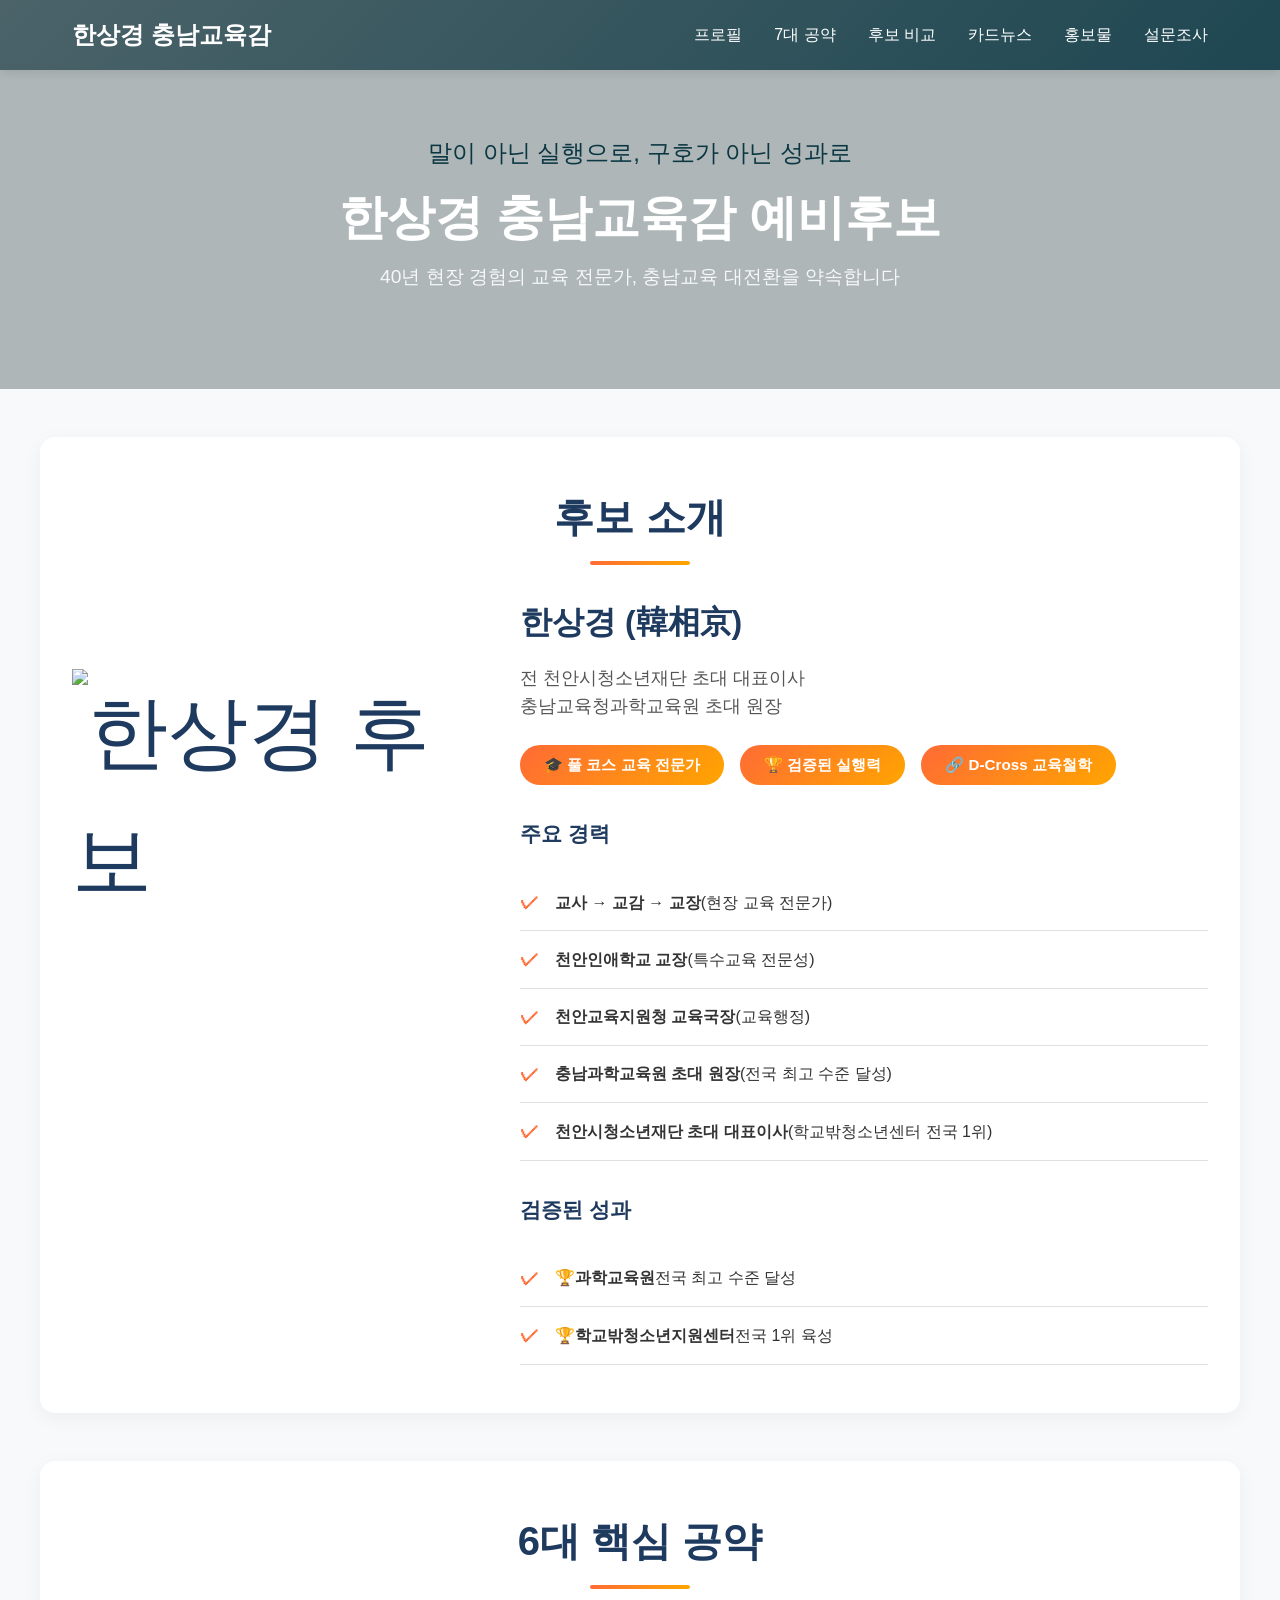
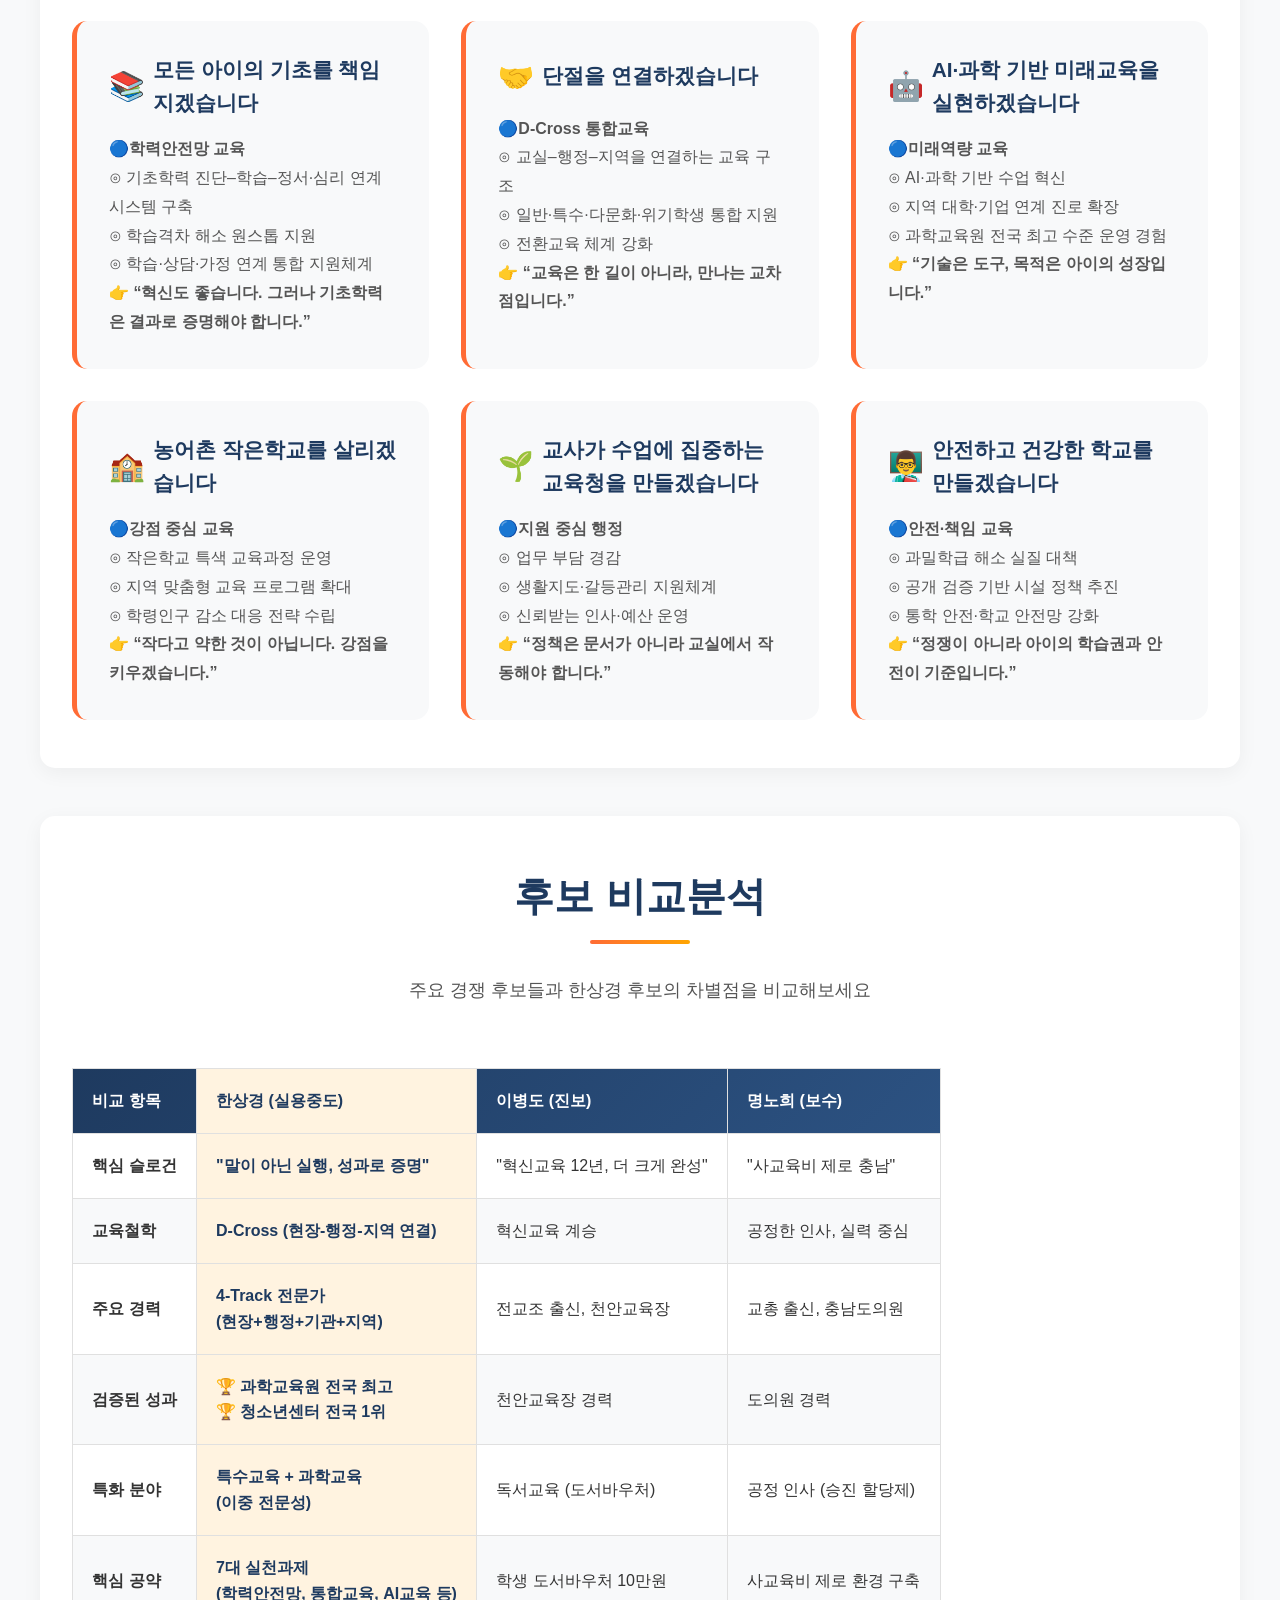
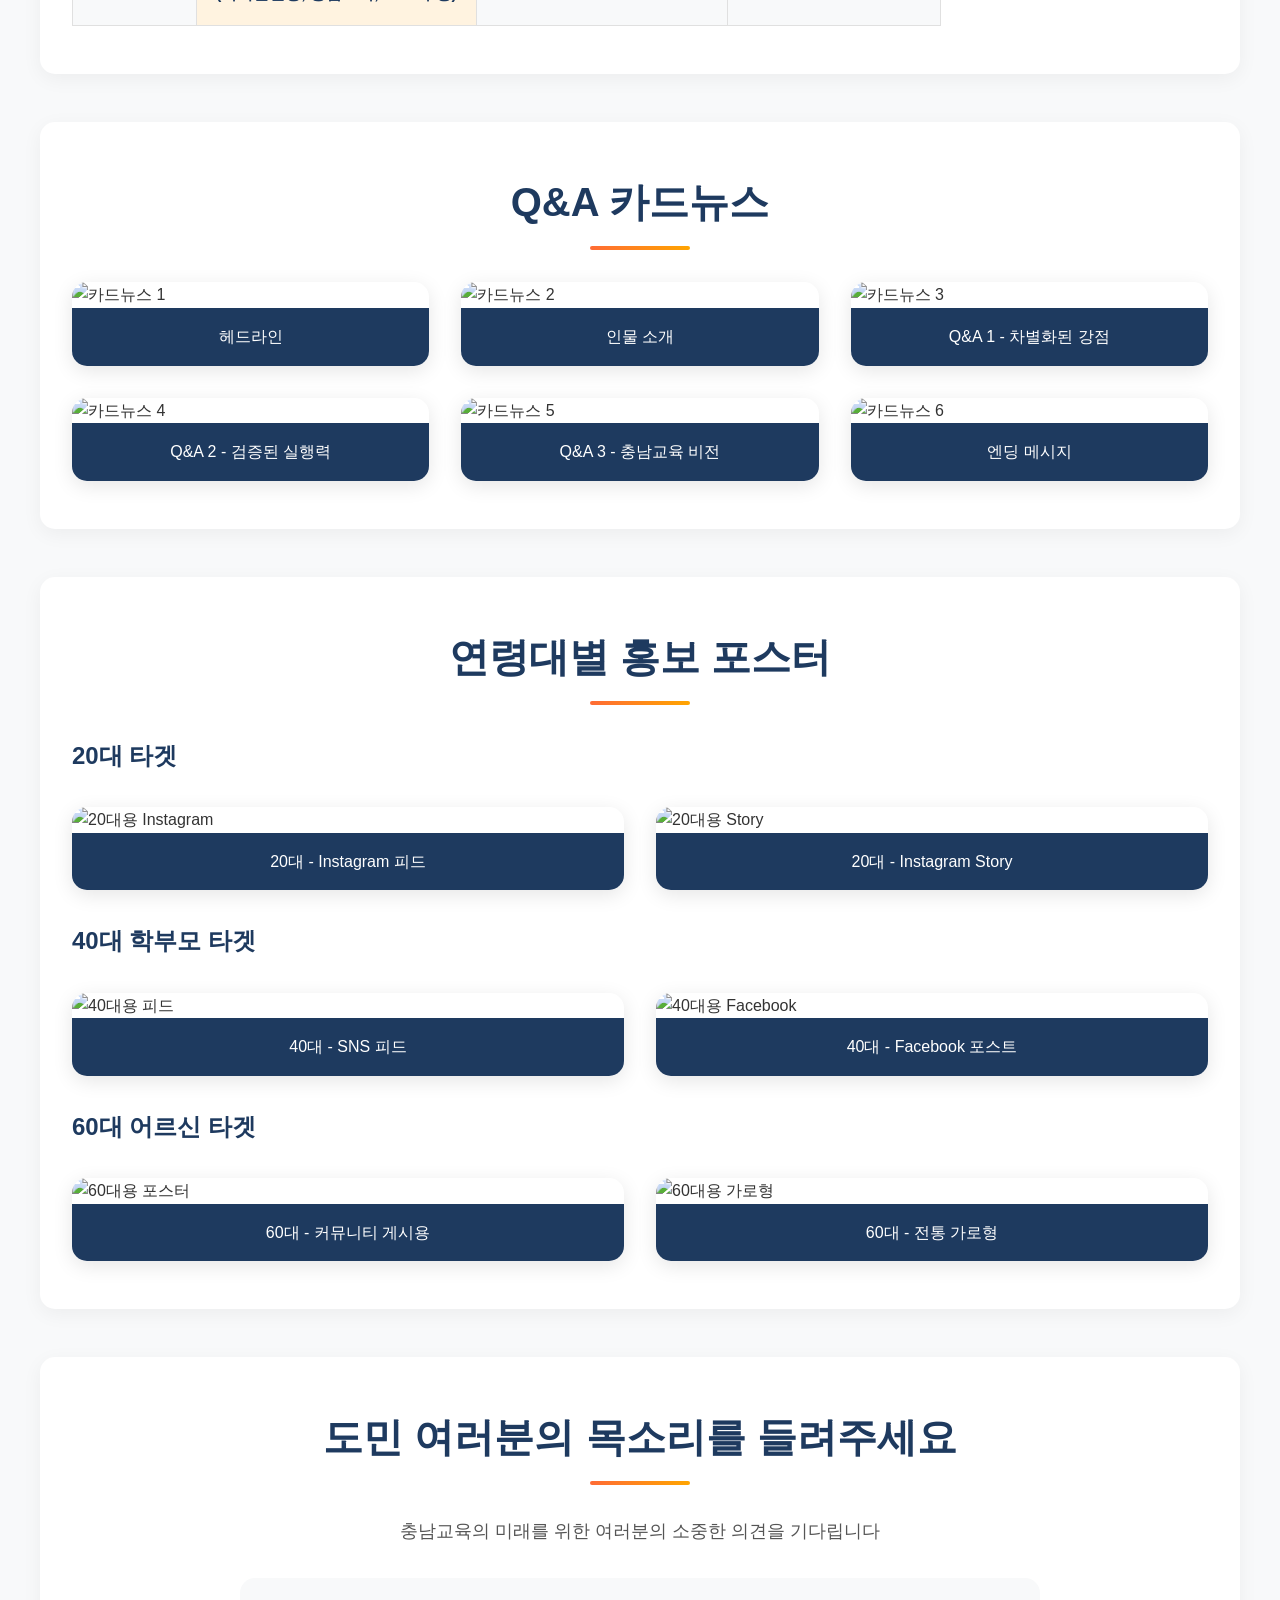
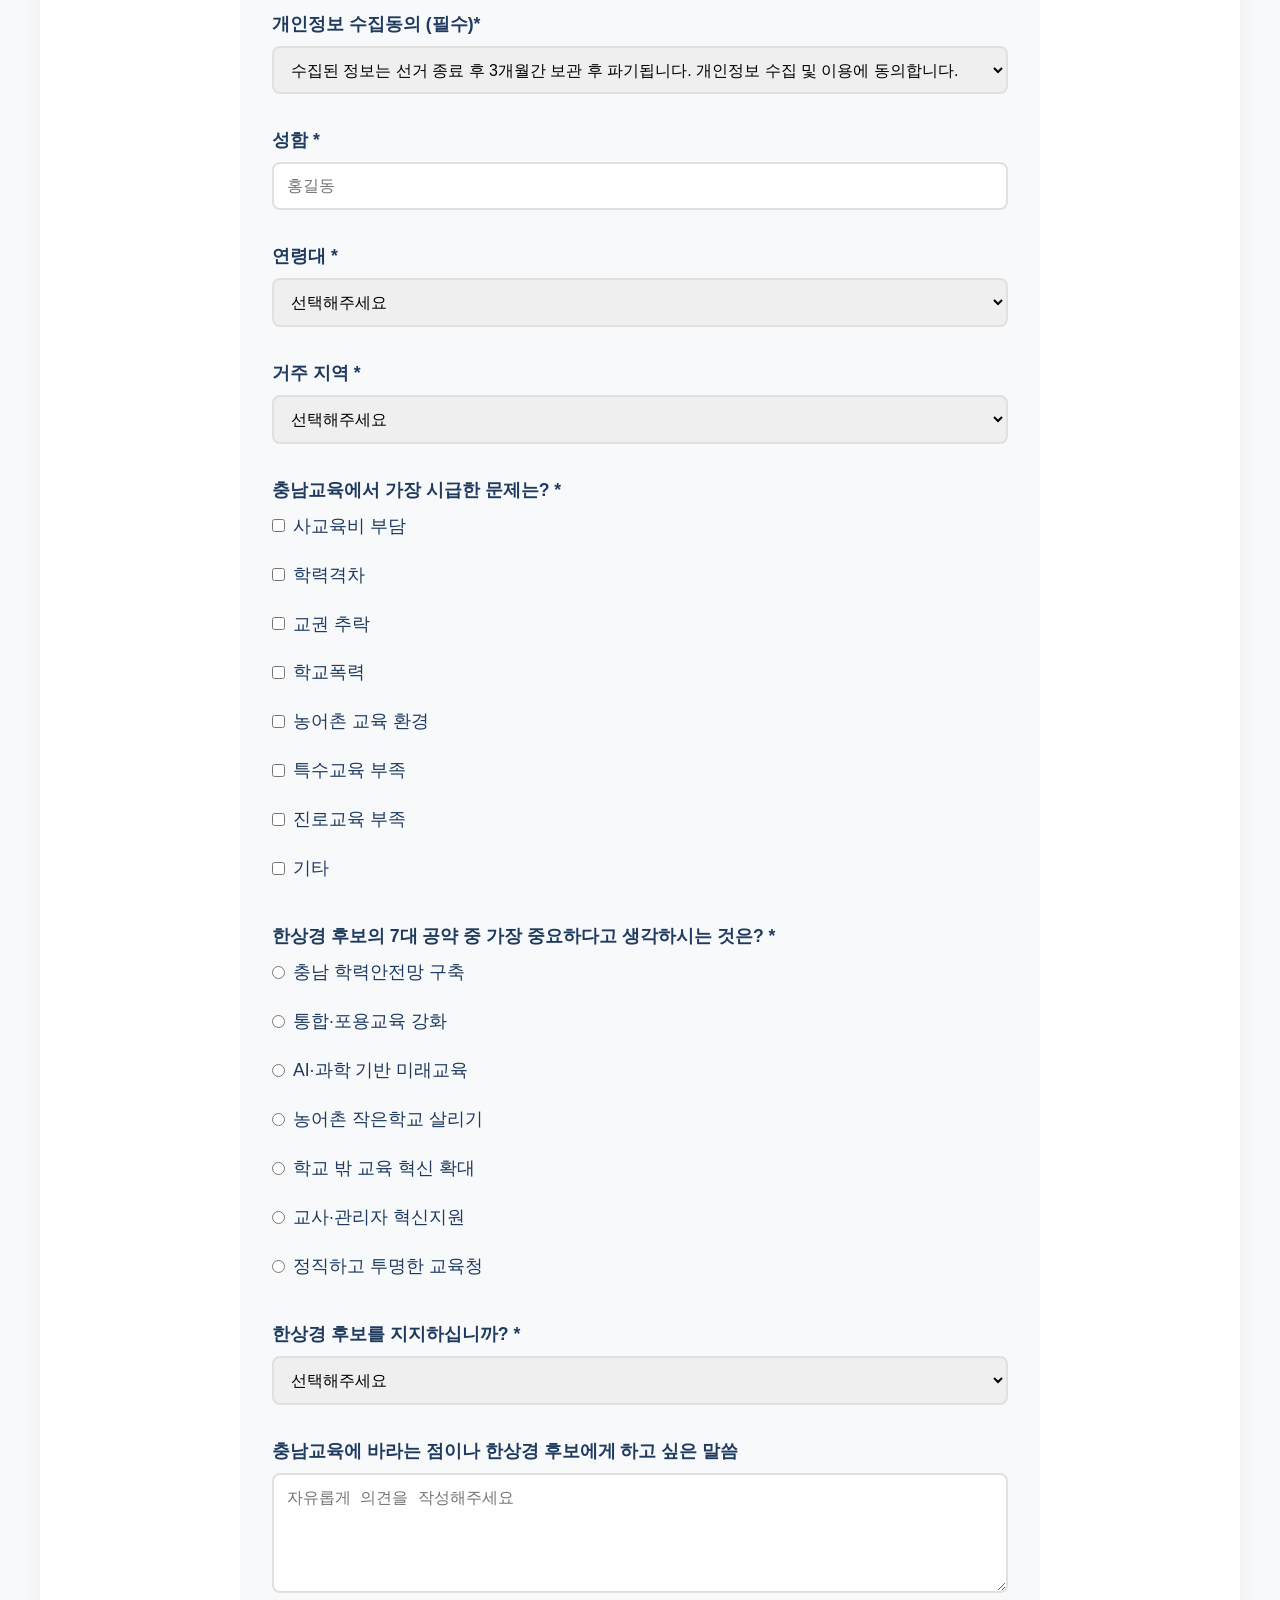
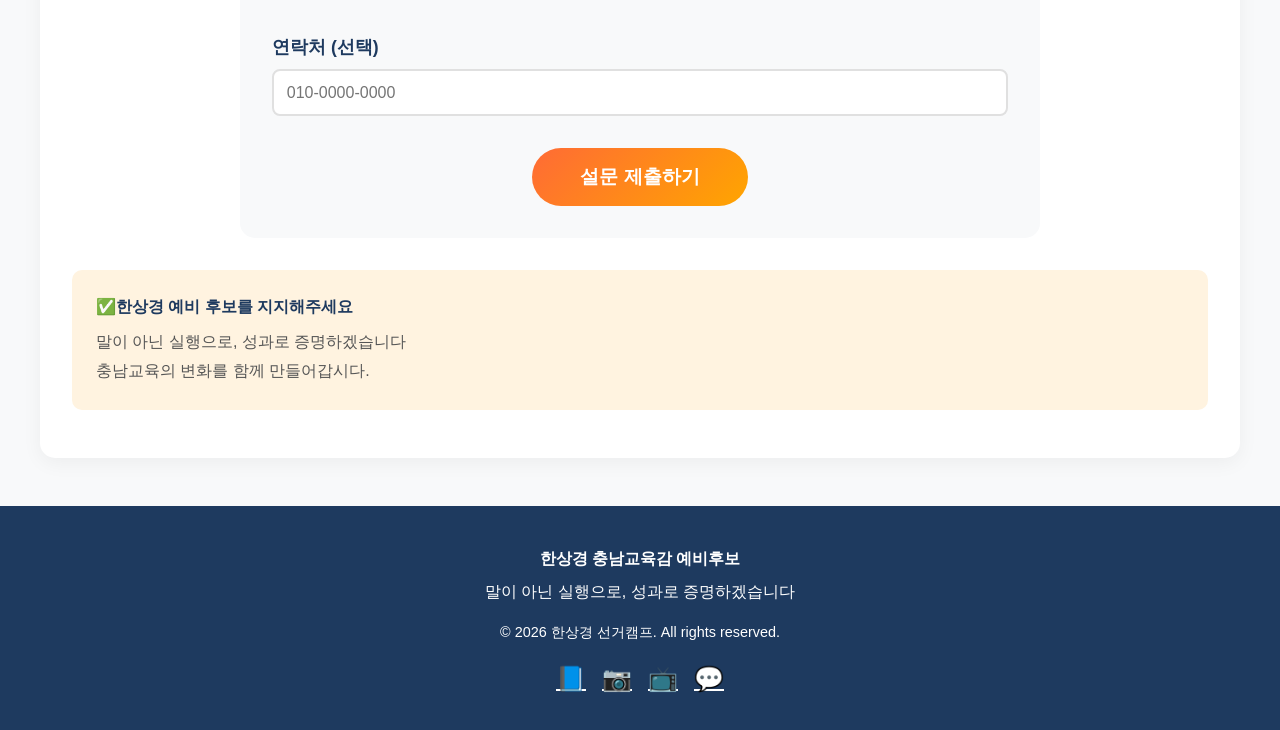
==== index.html @ 2696061e "Update index.html" ====
<!DOCTYPE html>
<html lang="ko">
<head>
    <meta charset="UTF-8">
    <meta name="viewport" content="width=device-width, initial-scale=1.0">
    <title>한상경 충남교육감 예비후보 - 말이 아닌 실행으로</title>
    <style>
        * {
            margin: 0;
            padding: 0;
            box-sizing: border-box;
        }

        body {
            font-family: 'Noto Sans KR', -apple-system, BlinkMacSystemFont, 'Segoe UI', sans-serif;
            line-height: 1.6;
            color: #333;
            background-color: #f8f9fa;
        }

        /* 헤더 */
        header {
            background: linear-gradient(135deg, #4b6369 0%, #1e4752 100%);
            color: white;
            padding: 1rem 0;
            position: sticky;
            top: 0;
            z-index: 1000;
            box-shadow: 0 2px 10px rgba(0,0,0,0.1);
        }

        nav {
            max-width: 1200px;
            margin: 0 auto;
            display: flex;
            justify-content: space-between;
            align-items: center;
            padding: 0 2rem;
        }

        .logo {
            font-size: 1.5rem;
            font-weight: 700;
        }

        .nav-menu {
            display: flex;
            gap: 2rem;
            list-style: none;
        }

        .nav-menu a {
            color: white;
            text-decoration: none;
            font-weight: 500;
            transition: color 0.3s;
        }

        .nav-menu a:hover {
            color: #ff6b35;
        }

        /* 히어로 섹션 */
        .hero {
            background: linear-gradient(135deg, #aeb6b8 0%, #aeb6b8 100%);
            color: white;
            padding: 4rem 2rem;
            text-align: center;
        }

        .hero-content {
            max-width: 1000px;
            margin: 0 auto;
        }

        .hero h1 {
            font-size: 3rem;
            margin-bottom: 1rem;
            line-height: 1.2;
        }

        .hero .tagline {
            font-size: 1.5rem;
            color: #0b3742;
            margin-bottom: 1rem;
        }

        .hero .subtitle {
            font-size: 1.2rem;
            margin-bottom: 2rem;
            opacity: 0.9;
        }

        /* 섹션 공통 스타일 */
        section {
            max-width: 1200px;
            margin: 3rem auto;
            padding: 3rem 2rem;
            background: white;
            border-radius: 15px;
            box-shadow: 0 5px 20px rgba(0,0,0,0.05);
        }

        section h2 {
            font-size: 2.5rem;
            color: #1e3a5f;
            margin-bottom: 2rem;
            text-align: center;
            position: relative;
            padding-bottom: 1rem;
        }

        section h2::after {
            content: '';
            position: absolute;
            bottom: 0;
            left: 50%;
            transform: translateX(-50%);
            width: 100px;
            height: 4px;
            background: linear-gradient(90deg, #ff6b35, #ffa500);
            border-radius: 2px;
        }

        /* 프로필 섹션 */
        .profile-grid {
            display: grid;
            grid-template-columns: 1fr 2fr;
            gap: 3rem;
            align-items: start;
            margin-top: 2rem;
        }

        .profile-image {
            width: 100%;
            height: 400px;
            background: linear-gradient(135deg, #ffffff 0%, #ffffff 100%);
            border-radius: 15px;
            display: flex;
            align-items: center;
            justify-content: center;
            font-size: 5rem;
            color: #1e3a5f;
        }

        .profile-info h3 {
            font-size: 2rem;
            color: #1e3a5f;
            margin-bottom: 1rem;
        }

        .profile-info .keywords {
            display: flex;
            flex-wrap: wrap;
            gap: 1rem;
            margin: 1.5rem 0;
        }

        .keyword-badge {
            background: linear-gradient(135deg, #ff6b35, #ffa500);
            color: white;
            padding: 0.5rem 1.5rem;
            border-radius: 25px;
            font-weight: 600;
            font-size: 0.95rem;
        }

        .career-list {
            list-style: none;
            margin-top: 1.5rem;
        }

        .career-list li {
            padding: 0.8rem 0;
            border-bottom: 1px solid #e0e0e0;
            display: flex;
            align-items: center;
        }

        .career-list li::before {
            content: '✓';
            color: #ff6b35;
            font-weight: bold;
            margin-right: 1rem;
            font-size: 1.2rem;
        }

        /* 공약 섹션 */
        .promises-grid {
            display: grid;
            grid-template-columns: repeat(auto-fit, minmax(300px, 1fr));
            gap: 2rem;
            margin-top: 2rem;
        }

        .promise-card {
            background: #f8f9fa;
            padding: 2rem;
            border-radius: 15px;
            border-left: 5px solid #ff6b35;
            transition: transform 0.3s, box-shadow 0.3s;
        }

        .promise-card:hover {
            transform: translateY(-5px);
            box-shadow: 0 10px 30px rgba(0,0,0,0.1);
        }

        .promise-card h3 {
            color: #1e3a5f;
            font-size: 1.3rem;
            margin-bottom: 1rem;
            display: flex;
            align-items: center;
            gap: 0.5rem;
        }

        .promise-icon {
            font-size: 1.8rem;
        }

        .promise-card p {
            color: #555;
            line-height: 1.8;
        }

        /* 비교표 섹션 */
        .comparison-table {
            width: 100%;
            border-collapse: collapse;
            margin-top: 2rem;
            overflow-x: auto;
            display: block;
        }

        .comparison-table thead {
            background: linear-gradient(135deg, #1e3a5f, #2c5282);
            color: white;
        }

        .comparison-table th,
        .comparison-table td {
            padding: 1.2rem;
            text-align: left;
            border: 1px solid #e0e0e0;
        }

        .comparison-table tbody tr:nth-child(even) {
            background: #f8f9fa;
        }

        .comparison-table .highlight {
            background: #fff3e0;
            font-weight: 600;
            color: #1e3a5f;
        }

        /* 카드뉴스 갤러리 */
        .cardnews-gallery {
            display: grid;
            grid-template-columns: repeat(auto-fit, minmax(280px, 1fr));
            gap: 2rem;
            margin-top: 2rem;
        }

        .cardnews-item {
            border-radius: 15px;
            overflow: hidden;
            box-shadow: 0 5px 20px rgba(0,0,0,0.1);
            transition: transform 0.3s;
        }

        .cardnews-item:hover {
            transform: scale(1.03);
        }

        .cardnews-item img {
            width: 100%;
            height: auto;
            display: block;
        }

        .cardnews-caption {
            padding: 1rem;
            background: #1e3a5f;
            color: white;
            text-align: center;
        }

        /* 설문조사 섹션 */
        .survey-form {
            max-width: 800px;
            margin: 2rem auto;
            background: #f8f9fa;
            padding: 2rem;
            border-radius: 15px;
        }

        .form-group {
            margin-bottom: 2rem;
        }

        .form-group label {
            display: block;
            font-weight: 600;
            color: #1e3a5f;
            margin-bottom: 0.5rem;
            font-size: 1.1rem;
        }

        .form-group input,
        .form-group select,
        .form-group textarea {
            width: 100%;
            padding: 0.8rem;
            border: 2px solid #e0e0e0;
            border-radius: 8px;
            font-size: 1rem;
            transition: border-color 0.3s;
        }

        .form-group input:focus,
        .form-group select:focus,
        .form-group textarea:focus {
            outline: none;
            border-color: #ff6b35;
        }

        .form-group textarea {
            resize: vertical;
            min-height: 120px;
        }

        .radio-group,
        .checkbox-group {
            display: flex;
            flex-direction: column;
            gap: 0.8rem;
        }

        .radio-group label,
        .checkbox-group label {
            display: flex;
            align-items: center;
            gap: 0.5rem;
            font-weight: 400;
            cursor: pointer;
        }

        .radio-group input,
        .checkbox-group input {
            width: auto;
            cursor: pointer;
        }

        .submit-btn {
            background: linear-gradient(135deg, #ff6b35, #ffa500);
            color: white;
            padding: 1rem 3rem;
            border: none;
            border-radius: 30px;
            font-size: 1.2rem;
            font-weight: 600;
            cursor: pointer;
            transition: transform 0.3s, box-shadow 0.3s;
            display: block;
            margin: 2rem auto 0;
        }

        .submit-btn:hover {
            transform: translateY(-3px);
            box-shadow: 0 10px 25px rgba(255, 107, 53, 0.3);
        }

        /* 푸터 */
        footer {
            background: #1e3a5f;
            color: white;
            text-align: center;
            padding: 2rem;
            margin-top: 3rem;
        }

        footer p {
            margin: 0.5rem 0;
        }

        .social-links {
            margin-top: 1rem;
            display: flex;
            justify-content: center;
            gap: 1rem;
        }

        .social-links a {
            color: white;
            font-size: 1.5rem;
            transition: color 0.3s;
        }

        .social-links a:hover {
            color: #ff6b35;
        }

        /* 반응형 */
        @media (max-width: 768px) {
            .hero h1 {
                font-size: 2rem;
            }

            .hero .tagline {
                font-size: 1.2rem;
            }

            .profile-grid {
                grid-template-columns: 1fr;
            }

            .nav-menu {
                flex-direction: column;
                gap: 1rem;
            }

            section {
                margin: 1rem;
                padding: 2rem 1rem;
            }

            section h2 {
                font-size: 1.8rem;
            }
        }

        /* 성공 메시지 */
        .success-message {
            display: none;
            background: #4caf50;
            color: white;
            padding: 1.5rem;
            border-radius: 10px;
            text-align: center;
            font-size: 1.2rem;
            margin-top: 1rem;
        }

        .success-message.show {
            display: block;
            animation: slideDown 0.5s ease-out;
        }

        @keyframes slideDown {
            from {
                opacity: 0;
                transform: translateY(-20px);
            }
            to {
                opacity: 1;
                transform: translateY(0);
            }
        }

        /* 로딩 스피너 */
        .loading {
            display: none;
            text-align: center;
            margin-top: 1rem;
        }

        .spinner {
            border: 4px solid #f3f3f3;
            border-top: 4px solid #ff6b35;
            border-radius: 50%;
            width: 40px;
            height: 40px;
            animation: spin 1s linear infinite;
            margin: 0 auto;
        }

        @keyframes spin {
            0% { transform: rotate(0deg); }
            100% { transform: rotate(360deg); }
        }
    </style>
</head>
<body>
    <!-- 헤더 -->
    <header>
        <nav>
            <div class="logo">한상경 충남교육감</div>
            <ul class="nav-menu">
                <li><a href="#profile">프로필</a></li>
                <li><a href="#promises">7대 공약</a></li>
                <li><a href="#comparison">후보 비교</a></li>
                <li><a href="#cardnews">카드뉴스</a></li>
                <li><a href="#posters">홍보물</a></li>
                <li><a href="#survey">설문조사</a></li>
            </ul>
        </nav>
    </header>

    <!-- 히어로 섹션 -->
    <div class="hero">
        <div class="hero-content">
            <div class="tagline">말이 아닌 실행으로, 구호가 아닌 성과로</div>
            <h1>한상경 충남교육감 예비후보</h1>
            <p class="subtitle">40년 현장 경험의 교육 전문가, 충남교육 대전환을 약속합니다</p>
        </div>
    </div>

    <!-- 프로필 섹션 -->
    <section id="profile">
        <h2>후보 소개</h2>
        <div class="profile-grid">
            <div class="profile-image">
                <img src="https://raw.githubusercontent.com/ralralra/hansangkyeong/main/images/han0.png" alt="한상경 후보" width="400">
           
            </div>
            <div class="profile-info">
                <h3>한상경 (韓相京)</h3>
                <p style="font-size: 1.1rem; color: #555; margin-bottom: 1rem;">
                    전 천안시청소년재단 초대 대표이사<br>
                    충남교육청과학교육원 초대 원장
                </p>
                
                <div class="keywords">
                    <span class="keyword-badge">🎓 풀 코스 교육 전문가</span>
                    <span class="keyword-badge">🏆 검증된 실행력</span>
                    <span class="keyword-badge">🔗 D-Cross 교육철학</span>
                </div>

                <h4 style="color: #1e3a5f; margin-top: 2rem; font-size: 1.3rem;">주요 경력</h4>
                <ul class="career-list">
                    <li><strong>교사 → 교감 → 교장</strong> (현장 교육 전문가)</li>
                    <li><strong>천안인애학교 교장</strong> (특수교육 전문성)</li>
                    <li><strong>천안교육지원청 교육국장</strong> (교육행정)</li>
                    <li><strong>충남과학교육원 초대 원장</strong> (전국 최고 수준 달성)</li>
                    <li><strong>천안시청소년재단 초대 대표이사</strong> (학교밖청소년센터 전국 1위)</li>
                </ul>

                <h4 style="color: #1e3a5f; margin-top: 2rem; font-size: 1.3rem;">검증된 성과</h4>
                <ul class="career-list">
                    <li>🏆 <strong>과학교육원</strong> 전국 최고 수준 달성</li>
                    <li>🏆 <strong>학교밖청소년지원센터</strong> 전국 1위 육성</li>
                </ul>
            </div>
        </div>
    </section>

    <!-- 공약 섹션 -->
    <section id="promises">
        <h2>6대 핵심 공약</h2>
        <div class="promises-grid">
            <div class="promise-card">
                <h3><span class="promise-icon">📚</span>모든 아이의 기초를 책임지겠습니다</h3>
              <p>🔵<b>학력안전망 교육</b><br>

⊙ 기초학력 진단–학습–정서·심리 연계 시스템 구축 <br>
⊙ 학습격차 해소 원스톱 지원<br>
⊙ 학습·상담·가정 연계 통합 지원체계<br>

👉 <b>“혁신도 좋습니다. 그러나 기초학력은 결과로 증명해야 합니다.”</b></p>
            </div>
          
          
            <div class="promise-card">
                <h3><span class="promise-icon">🤝</span> 단절을 연결하겠습니다</h3>
                <p>🔵<b>D-Cross 통합교육</b><br>

⊙ 교실–행정–지역을 연결하는 교육 구조<br>
⊙ 일반·특수·다문화·위기학생 통합 지원<br>
⊙ 전환교육 체계 강화<br>

👉 <b>“교육은 한 길이 아니라, 만나는 교차점입니다.”</b></p>
            </div>
          
          
            <div class="promise-card">
                <h3><span class="promise-icon">🤖</span>AI·과학 기반 미래교육을 실현하겠습니다</h3>
                <p>🔵<b>미래역량 교육</b><br>

⊙ AI·과학 기반 수업 혁신<br>
⊙ 지역 대학·기업 연계 진로 확장<br>
⊙ 과학교육원 전국 최고 수준 운영 경험<br>

👉 <b>“기술은 도구, 목적은 아이의 성장입니다.”</b></p>
            </div>
          
          
          
            <div class="promise-card">
                <h3><span class="promise-icon">🏫</span> 농어촌 작은학교를 살리겠습니다</h3>
                <p>🔵<b>강점 중심 교육</b><br>

⊙ 작은학교 특색 교육과정 운영 <br>
⊙ 지역 맞춤형 교육 프로그램 확대<br>
⊙ 학령인구 감소 대응 전략 수립<br>

👉 <b>“작다고 약한 것이 아닙니다. 강점을 키우겠습니다.”</b></p>
            </div>
          
          
            <div class="promise-card">
                <h3><span class="promise-icon">🌱</span> 교사가 수업에 집중하는 교육청을 만들겠습니다</h3>
                <p>🔵<b>지원 중심 행정</b><br>

⊙ 업무 부담 경감 <br>
⊙ 생활지도·갈등관리 지원체계<br>
⊙ 신뢰받는 인사·예산 운영<br>

👉 <b>“정책은 문서가 아니라 교실에서 작동해야 합니다.”</b></p>
            </div>
          
          
            <div class="promise-card">
                <h3><span class="promise-icon">👨‍🏫</span>  안전하고 건강한 학교를 만들겠습니다</h3>
                <p>🔵<b>안전·책임 교육</b><br>

⊙ 과밀학급 해소 실질 대책<br>
⊙ 공개 검증 기반 시설 정책 추진<br>
⊙ 통학 안전·학교 안전망 강화<br>

👉 <b>“정쟁이 아니라 아이의 학습권과 안전이 기준입니다.”</b></p>
            </div>
          
          
            
        </div>
    </section>

    <!-- 후보 비교 섹션 -->
    <section id="comparison">
        <h2>후보 비교분석</h2>
        <p style="text-align: center; margin-bottom: 2rem; font-size: 1.1rem; color: #555;">
            주요 경쟁 후보들과 한상경 후보의 차별점을 비교해보세요
        </p>
        <div style="overflow-x: auto;">
            <table class="comparison-table">
                <thead>
                    <tr>
                        <th>비교 항목</th>
                        <th class="highlight">한상경 (실용중도)</th>
                        <th>이병도 (진보)</th>
                        <th>명노희 (보수)</th>
                    </tr>
                </thead>
                <tbody>
                    <tr>
                        <td><strong>핵심 슬로건</strong></td>
                        <td class="highlight">"말이 아닌 실행, 성과로 증명"</td>
                        <td>"혁신교육 12년, 더 크게 완성"</td>
                        <td>"사교육비 제로 충남"</td>
                    </tr>
                    <tr>
                        <td><strong>교육철학</strong></td>
                        <td class="highlight">D-Cross (현장-행정-지역 연결)</td>
                        <td>혁신교육 계승</td>
                        <td>공정한 인사, 실력 중심</td>
                    </tr>
                    <tr>
                        <td><strong>주요 경력</strong></td>
                        <td class="highlight">4-Track 전문가<br>(현장+행정+기관+지역)</td>
                        <td>전교조 출신, 천안교육장</td>
                        <td>교총 출신, 충남도의원</td>
                    </tr>
                    <tr>
                        <td><strong>검증된 성과</strong></td>
                        <td class="highlight">🏆 과학교육원 전국 최고<br>🏆 청소년센터 전국 1위</td>
                        <td>천안교육장 경력</td>
                        <td>도의원 경력</td>
                    </tr>
                    <tr>
                        <td><strong>특화 분야</strong></td>
                        <td class="highlight">특수교육 + 과학교육<br>(이중 전문성)</td>
                        <td>독서교육 (도서바우처)</td>
                        <td>공정 인사 (승진 할당제)</td>
                    </tr>
                    <tr>
                        <td><strong>핵심 공약</strong></td>
                        <td class="highlight">7대 실천과제<br>(학력안전망, 통합교육, AI교육 등)</td>
                        <td>학생 도서바우처 10만원</td>
                        <td>사교육비 제로 환경 구축</td>
                    </tr>
                </tbody>
            </table>
        </div>
    </section>

    <!-- 카드뉴스 갤러리 -->
    <section id="cardnews">
        <h2>Q&A 카드뉴스</h2>
        <div class="cardnews-gallery">
            <div class="cardnews-item">
                <img src="https://www.genspark.ai/api/files/s/l4gc1pRT?cache_control=3600" alt="카드뉴스 1">
                <div class="cardnews-caption">헤드라인</div>
            </div>
            <div class="cardnews-item">
                <img src="https://www.genspark.ai/api/files/s/HKr7Eh60?cache_control=3600" alt="카드뉴스 2">
                <div class="cardnews-caption">인물 소개</div>
            </div>
            <div class="cardnews-item">
                <img src="https://www.genspark.ai/api/files/s/xU82Vlxx?cache_control=3600" alt="카드뉴스 3">
                <div class="cardnews-caption">Q&A 1 - 차별화된 강점</div>
            </div>
            <div class="cardnews-item">
                <img src="https://www.genspark.ai/api/files/s/gSV1qSBM?cache_control=3600" alt="카드뉴스 4">
                <div class="cardnews-caption">Q&A 2 - 검증된 실행력</div>
            </div>
            <div class="cardnews-item">
                <img src="https://www.genspark.ai/api/files/s/wfvdr6g9?cache_control=3600" alt="카드뉴스 5">
                <div class="cardnews-caption">Q&A 3 - 충남교육 비전</div>
            </div>
            <div class="cardnews-item">
                <img src="https://www.genspark.ai/api/files/s/QzwowOOJ?cache_control=3600" alt="카드뉴스 6">
                <div class="cardnews-caption">엔딩 메시지</div>
            </div>
        </div>
    </section>

    <!-- 연령대별 홍보물 -->
    <section id="posters">
        <h2>연령대별 홍보 포스터</h2>
        
        <h3 style="color: #1e3a5f; margin: 2rem 0 1rem; font-size: 1.5rem;">20대 타겟</h3>
        <div class="cardnews-gallery">
            <div class="cardnews-item">
                <img src="https://www.genspark.ai/api/files/s/PtTD4FG6?cache_control=3600" alt="20대용 Instagram">
                <div class="cardnews-caption">20대 - Instagram 피드</div>
            </div>
            <div class="cardnews-item">
                <img src="https://www.genspark.ai/api/files/s/CrYi02S1?cache_control=3600" alt="20대용 Story">
                <div class="cardnews-caption">20대 - Instagram Story</div>
            </div>
        </div>

        <h3 style="color: #1e3a5f; margin: 2rem 0 1rem; font-size: 1.5rem;">40대 학부모 타겟</h3>
        <div class="cardnews-gallery">
            <div class="cardnews-item">
                <img src="https://www.genspark.ai/api/files/s/QTnIxtpu?cache_control=3600" alt="40대용 피드">
                <div class="cardnews-caption">40대 - SNS 피드</div>
            </div>
            <div class="cardnews-item">
                <img src="https://www.genspark.ai/api/files/s/gzDHN4Ns?cache_control=3600" alt="40대용 Facebook">
                <div class="cardnews-caption">40대 - Facebook 포스트</div>
            </div>
        </div>

        <h3 style="color: #1e3a5f; margin: 2rem 0 1rem; font-size: 1.5rem;">60대 어르신 타겟</h3>
        <div class="cardnews-gallery">
            <div class="cardnews-item">
                <img src="https://www.genspark.ai/api/files/s/E5AfqFkj?cache_control=3600" alt="60대용 포스터">
                <div class="cardnews-caption">60대 - 커뮤니티 게시용</div>
            </div>
            <div class="cardnews-item">
                <img src="https://www.genspark.ai/api/files/s/h9JGFVgf?cache_control=3600" alt="60대용 가로형">
                <div class="cardnews-caption">60대 - 전통 가로형</div>
            </div>
        </div>
    </section>

    <!-- 설문조사 섹션 -->
    <section id="survey">
        <h2>도민 여러분의 목소리를 들려주세요</h2>
        <p style="text-align: center; margin-bottom: 2rem; font-size: 1.1rem; color: #555;">
            충남교육의 미래를 위한 여러분의 소중한 의견을 기다립니다
        </p>
        
        <form class="survey-form" id="surveyForm">
            <div class="form-group">
                <label for="age">개인정보 수집동의 (필수)*</label>
                <select id="age" name="age" required>
                    <option value="">수집된 정보는 선거 종료 후 3개월간 보관 후 파기됩니다. 개인정보 수집 및 이용에 동의합니다. </option>
                    <option value="네">네</option>
                    <option value="아니요">아니오</option>

                </select>
            </div>
            <div class="form-group">
                <label for="name">성함 *</label>
                <input type="text" id="name" name="name" required placeholder="홍길동">
            </div>

            <div class="form-group">
                <label for="age">연령대 *</label>
                <select id="age" name="age" required>
                    <option value="">선택해주세요</option>
                    <option value="20대">20대</option>
                    <option value="30대">30대</option>
                    <option value="40대">40대</option>
                    <option value="50대">50대</option>
                    <option value="60대 이상">60대 이상</option>
                </select>
            </div>

            <div class="form-group">
                <label for="region">거주 지역 *</label>
                <select id="region" name="region" required>
                    <option value="">선택해주세요</option>
                    <option value="천안시">천안시</option>
                    <option value="아산시">아산시</option>
                    <option value="홍성군">홍성군</option>
                    <option value="보령시">보령시</option>
                    <option value="서산시">서산시</option>
                    <option value="당진시">당진시</option>
                    <option value="공주시">공주시</option>
                    <option value="논산시">논산시</option>
                    <option value="계룡시">계룡시</option>
                    <option value="금산군">금산군</option>
                    <option value="부여군">부여군</option>
                    <option value="서천군">서천군</option>
                    <option value="청양군">청양군</option>
                    <option value="예산군">예산군</option>
                    <option value="태안군">태안군</option>
                </select>
            </div>

            <div class="form-group">
                <label>충남교육에서 가장 시급한 문제는? *</label>
                <div class="checkbox-group">
                    <label><input type="checkbox" name="urgent_issues" value="사교육비 부담"> 사교육비 부담</label>
                    <label><input type="checkbox" name="urgent_issues" value="학력격차"> 학력격차</label>
                    <label><input type="checkbox" name="urgent_issues" value="교권 추락"> 교권 추락</label>
                    <label><input type="checkbox" name="urgent_issues" value="학교폭력"> 학교폭력</label>
                    <label><input type="checkbox" name="urgent_issues" value="농어촌 교육 환경"> 농어촌 교육 환경</label>
                    <label><input type="checkbox" name="urgent_issues" value="특수교육 부족"> 특수교육 부족</label>
                    <label><input type="checkbox" name="urgent_issues" value="진로교육 부족"> 진로교육 부족</label>
                    <label><input type="checkbox" name="urgent_issues" value="기타"> 기타</label>
                </div>
            </div>

            <div class="form-group">
                <label>한상경 후보의 7대 공약 중 가장 중요하다고 생각하시는 것은? *</label>
                <div class="radio-group">
                    <label><input type="radio" name="important_promise" value="학력안전망" required> 충남 학력안전망 구축</label>
                    <label><input type="radio" name="important_promise" value="통합교육"> 통합·포용교육 강화</label>
                    <label><input type="radio" name="important_promise" value="AI과학교육"> AI·과학 기반 미래교육</label>
                    <label><input type="radio" name="important_promise" value="작은학교"> 농어촌 작은학교 살리기</label>
                    <label><input type="radio" name="important_promise" value="학교밖교육"> 학교 밖 교육 혁신 확대</label>
                    <label><input type="radio" name="important_promise" value="교사지원"> 교사·관리자 혁신지원</label>
                    <label><input type="radio" name="important_promise" value="투명행정"> 정직하고 투명한 교육청</label>
                </div>
            </div>

            <div class="form-group">
                <label for="support">한상경 후보를 지지하십니까? *</label>
                <select id="support" name="support" required>
                    <option value="">선택해주세요</option>
                    <option value="적극 지지">적극 지지</option>
                    <option value="지지">지지</option>
                    <option value="보통">보통</option>
                    <option value="반대">반대</option>
                    <option value="잘 모르겠음">잘 모르겠음</option>
                </select>
            </div>

            <div class="form-group">
                <label for="message">충남교육에 바라는 점이나 한상경 후보에게 하고 싶은 말씀</label>
                <textarea id="message" name="message" placeholder="자유롭게 의견을 작성해주세요"></textarea>
            </div>

            <div class="form-group">
                <label for="contact">연락처 (선택)</label>
                <input type="tel" id="contact" name="contact" placeholder="010-0000-0000">
            </div>

            <button type="submit" class="submit-btn">설문 제출하기</button>

            <div class="loading" id="loading">
                <div class="spinner"></div>
                <p>제출 중입니다...</p>
            </div>

            <div class="success-message" id="successMessage">
                ✓ 소중한 의견 감사합니다! 충남교육의 변화를 함께 만들어갑시다.
            </div>
        </form>

        <div style="background: #fff3e0; padding: 1.5rem; border-radius: 10px; margin-top: 2rem;">
            <h4 style="color: #1e3a5f; margin-bottom: 0.5rem;">✅한상경 예비 후보를 지지해주세요</h4>
            <p style="color: #555; line-height: 1.8;">
              말이 아닌 실행으로, 성과로 증명하겠습니다<br>충남교육의 변화를 함께 만들어갑시다.
            </p>
        </div>
    </section>

    <!-- 푸터 -->
    <footer>
        <p><strong>한상경 충남교육감 예비후보</strong></p>
        <p>말이 아닌 실행으로, 성과로 증명하겠습니다</p>
        <p style="margin-top: 1rem; font-size: 0.9rem;">© 2026 한상경 선거캠프. All rights reserved.</p>
        <div class="social-links">
            <a href="#" title="Facebook">📘</a>
            <a href="#" title="Instagram">📷</a>
            <a href="#" title="YouTube">📺</a>
            <a href="#" title="KakaoTalk">💬</a>
        </div>
    </footer>

    <script>
        // Google Apps Script URL (사용자가 설정해야 함)
        const GOOGLE_APPS_SCRIPT_URL = 'https://script.google.com/macros/s/AKfycbwXxb1ZBoHvNOHLwxQ5PHxHtBsjjb8tQ5vlKT7UYF8rpTpWauW6oE7NoApXca1evRDEQw/exec';

        // 부드러운 스크롤
        document.querySelectorAll('a[href^="#"]').forEach(anchor => {
            anchor.addEventListener('click', function (e) {
                e.preventDefault();
                const target = document.querySelector(this.getAttribute('href'));
                if (target) {
                    target.scrollIntoView({
                        behavior: 'smooth',
                        block: 'start'
                    });
                }
            });
        });

        // 설문조사 폼 제출
        document.getElementById('surveyForm').addEventListener('submit', async function(e) {
            e.preventDefault();
            
            const loadingEl = document.getElementById('loading');
            const successEl = document.getElementById('successMessage');
            const submitBtn = this.querySelector('.submit-btn');
            
            // 로딩 시작
            loadingEl.style.display = 'block';
            submitBtn.disabled = true;
            successEl.classList.remove('show');

            // 폼 데이터 수집
            const formData = new FormData(this);
            const data = {};
            
            for (let [key, value] of formData.entries()) {
                if (key === 'urgent_issues') {
                    // 체크박스는 배열로 수집
                    if (!data[key]) data[key] = [];
                    data[key].push(value);
                } else {
                    data[key] = value;
                }
            }

            // 체크박스 배열을 문자열로 변환
            if (data.urgent_issues && Array.isArray(data.urgent_issues)) {
                data.urgent_issues = data.urgent_issues.join(', ');
            }

            // 타임스탬프 추가
            data.timestamp = new Date().toLocaleString('ko-KR');

            try {
                // Google Apps Script로 데이터 전송
                const response = await fetch(GOOGLE_APPS_SCRIPT_URL, {
                    method: 'POST',
                    mode: 'no-cors',
                    headers: {
                        'Content-Type': 'application/json',
                    },
                    body: JSON.stringify(data)
                });

                // 성공 메시지 표시
                loadingEl.style.display = 'none';
                successEl.classList.add('show');
                
                // 폼 초기화
                this.reset();
                
                // 3초 후 성공 메시지 숨기기
                setTimeout(() => {
                    successEl.classList.remove('show');
                }, 5000);

            } catch (error) {
                console.error('Error:', error);
                alert('설문 제출 중 오류가 발생했습니다. 다시 시도해주세요.');
                loadingEl.style.display = 'none';
            } finally {
                submitBtn.disabled = false;
            }
        });

        // 페이지 로드 시 애니메이션
        window.addEventListener('load', function() {
            document.querySelectorAll('section').forEach((section, index) => {
                section.style.opacity = '0';
                section.style.transform = 'translateY(30px)';
                
                setTimeout(() => {
                    section.style.transition = 'opacity 0.6s ease-out, transform 0.6s ease-out';
                    section.style.opacity = '1';
                    section.style.transform = 'translateY(0)';
                }, index * 100);
            });
        });
    </script>
</body>
</html>
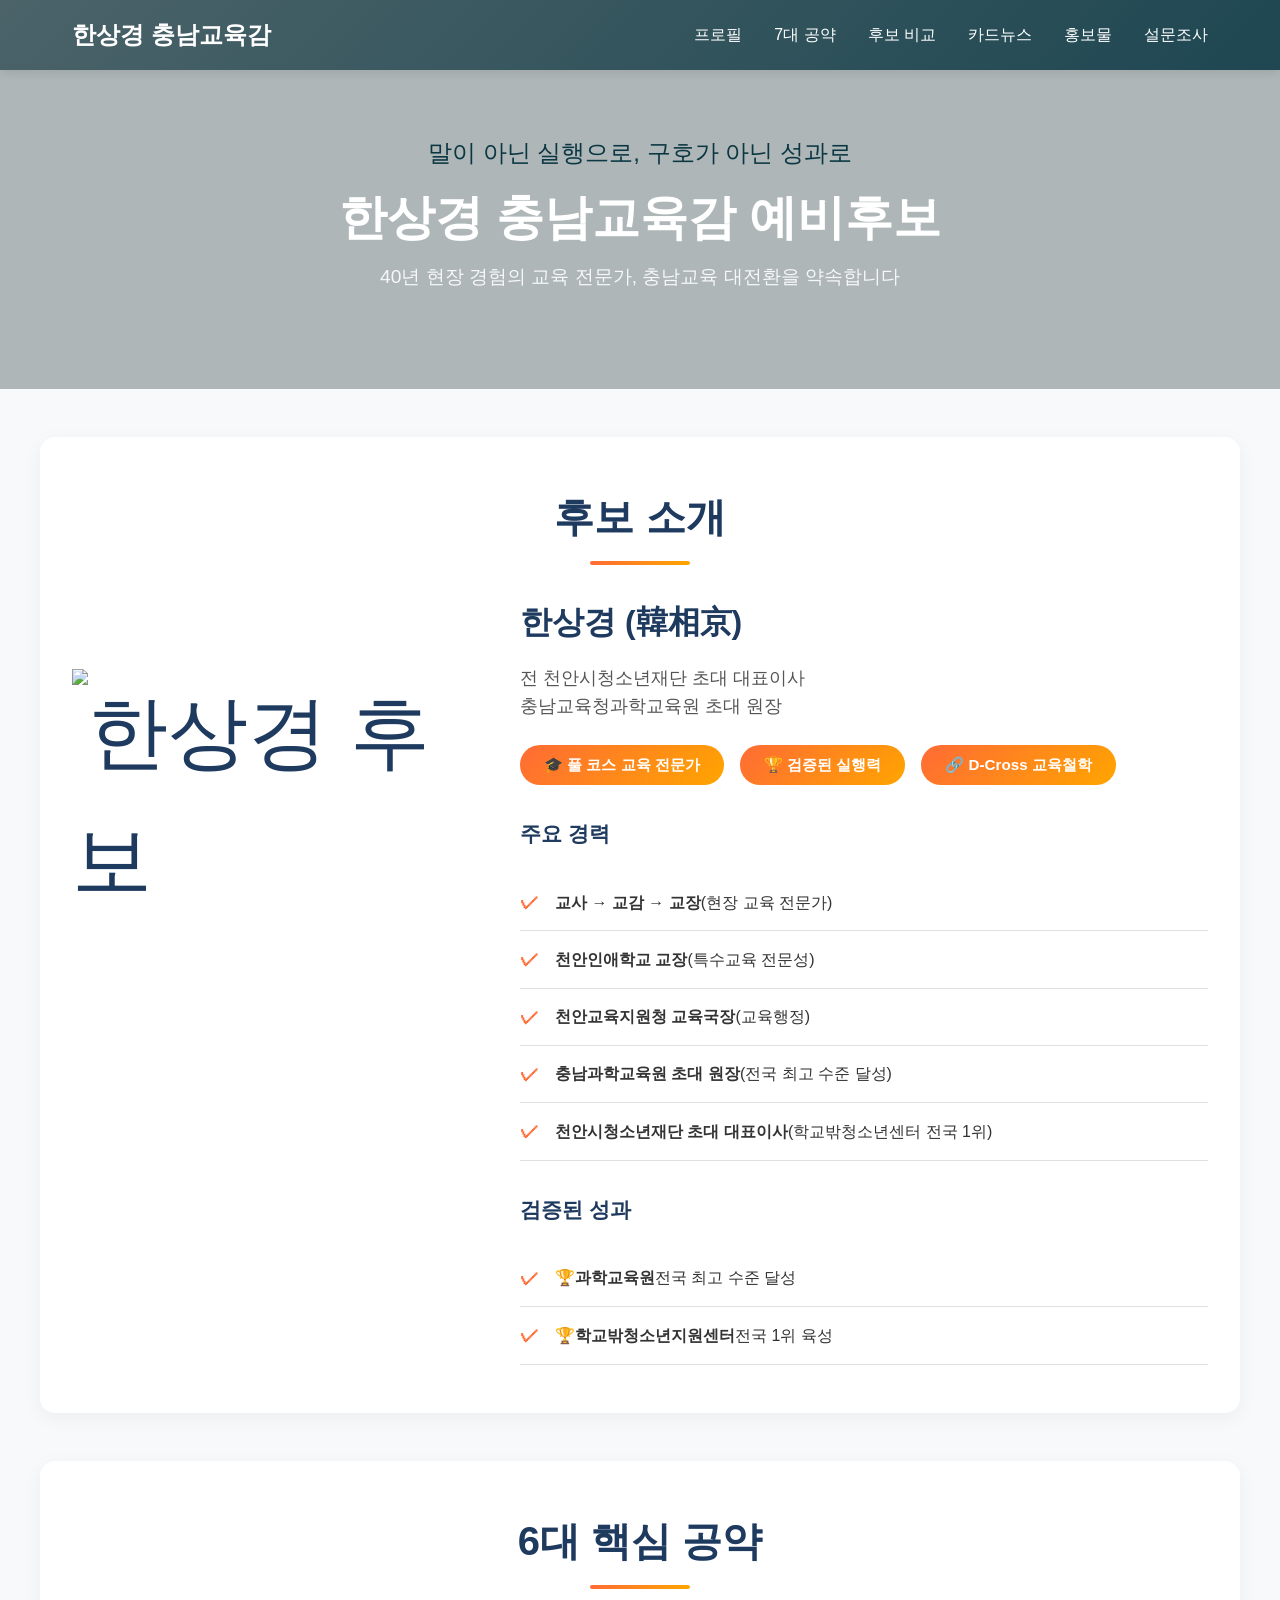
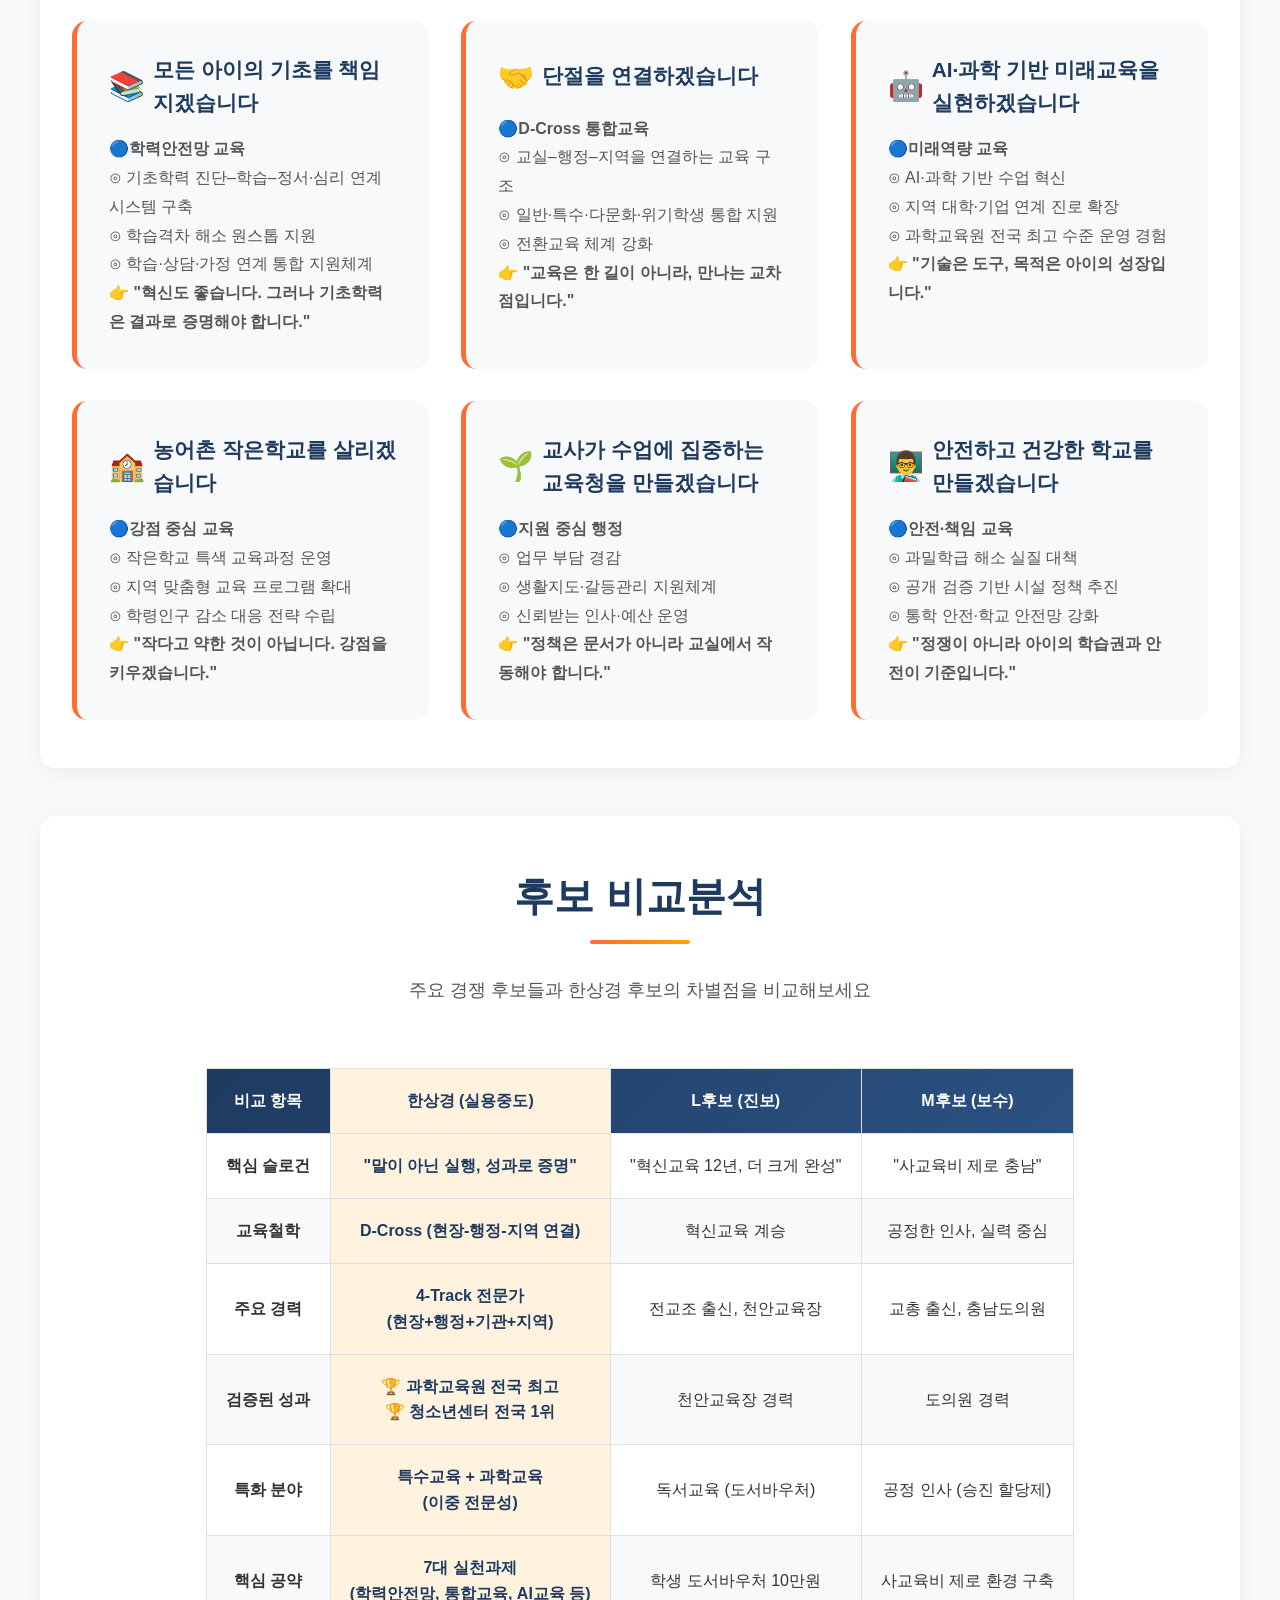
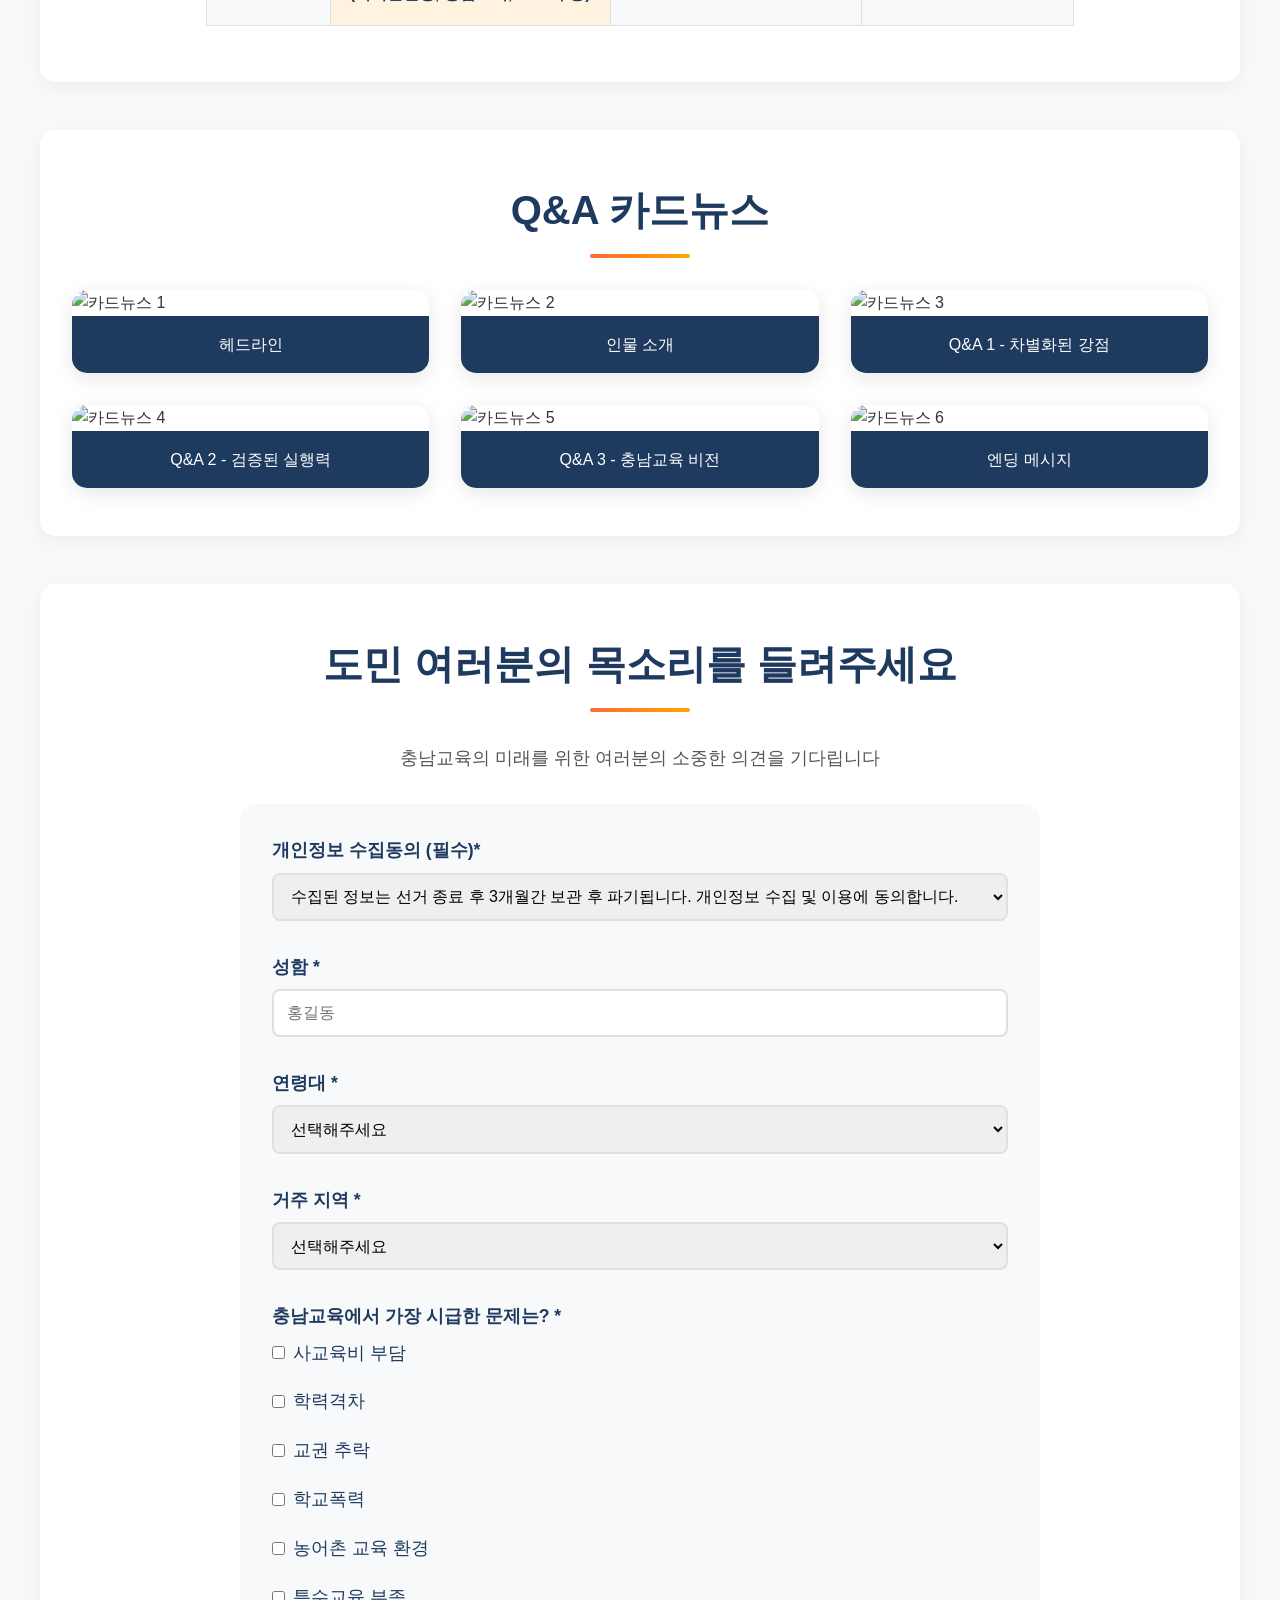
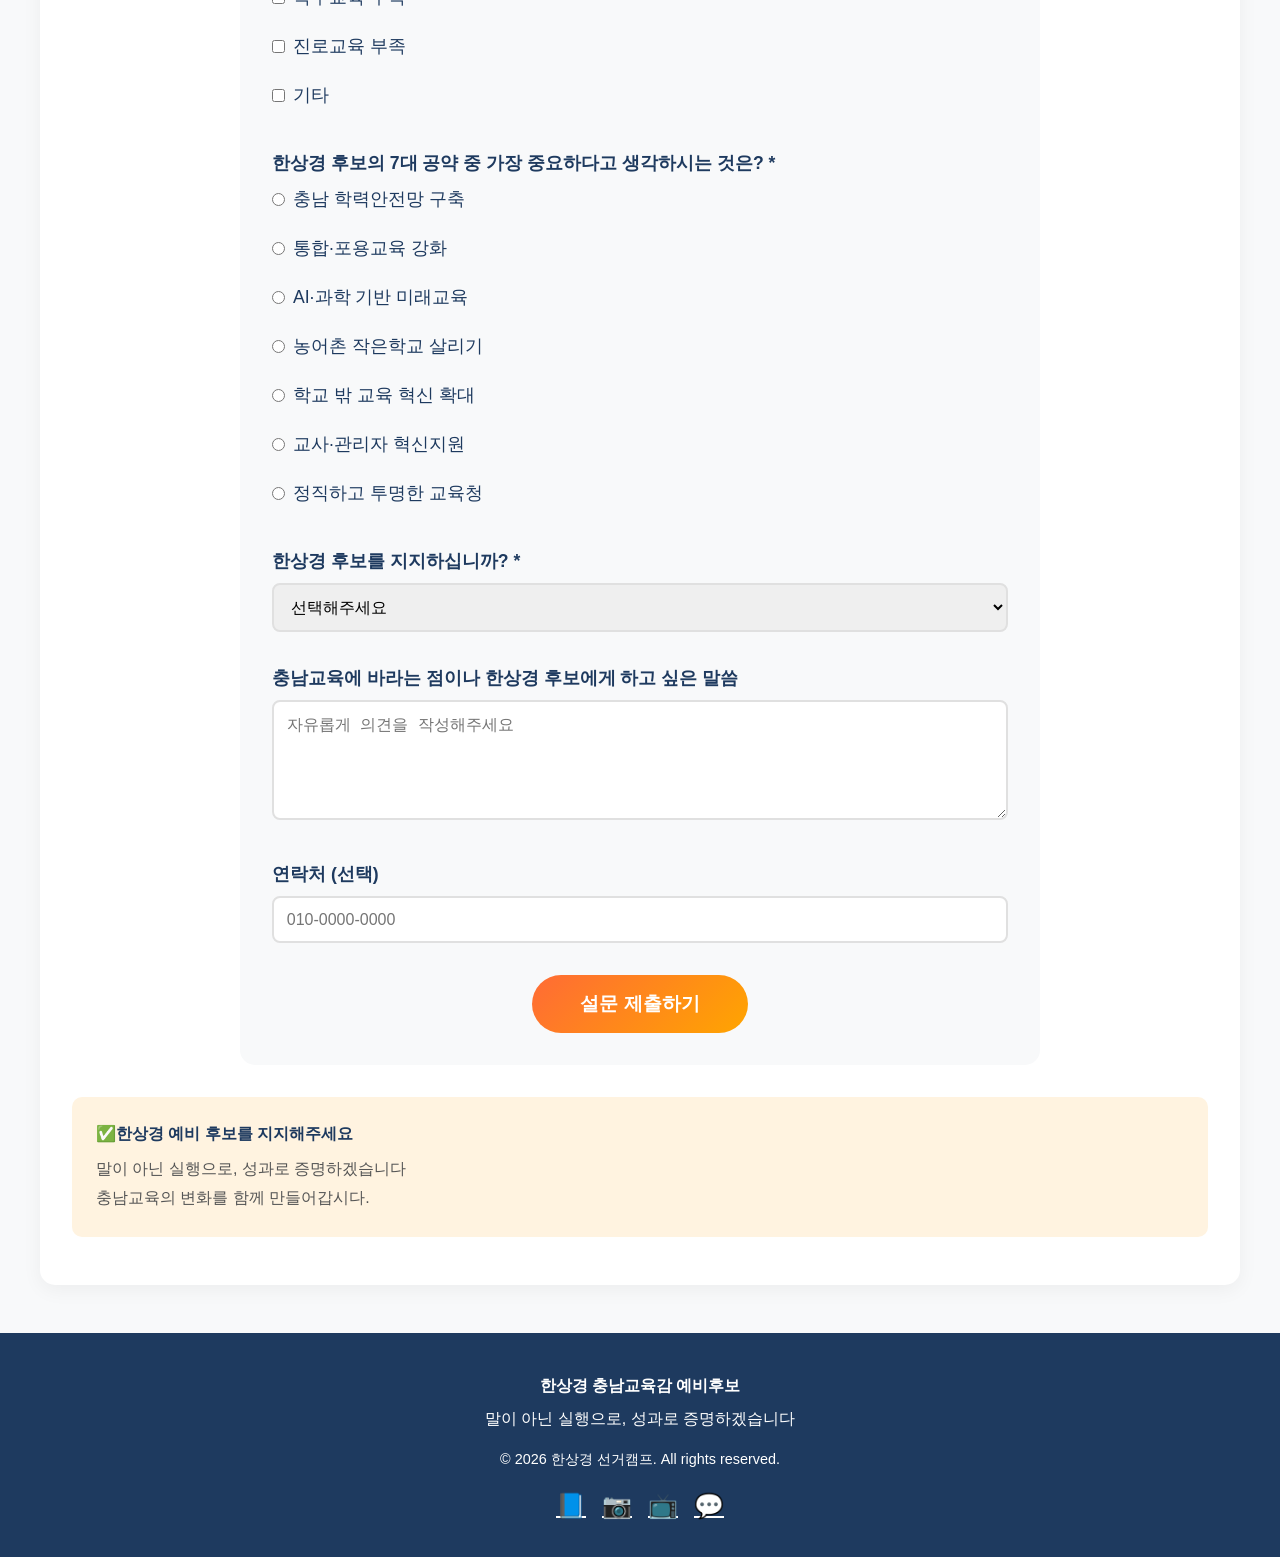
==== commit 1a55487c: "Update index.html" ====
--- a/index.html
+++ b/index.html
@@ -4,483 +4,9 @@
     <meta charset="UTF-8">
     <meta name="viewport" content="width=device-width, initial-scale=1.0">
     <title>한상경 충남교육감 예비후보 - 말이 아닌 실행으로</title>
-    <style>
-        * {
-            margin: 0;
-            padding: 0;
-            box-sizing: border-box;
-        }
-
-        body {
-            font-family: 'Noto Sans KR', -apple-system, BlinkMacSystemFont, 'Segoe UI', sans-serif;
-            line-height: 1.6;
-            color: #333;
-            background-color: #f8f9fa;
-        }
-
-        /* 헤더 */
-        header {
-            background: linear-gradient(135deg, #4b6369 0%, #1e4752 100%);
-            color: white;
-            padding: 1rem 0;
-            position: sticky;
-            top: 0;
-            z-index: 1000;
-            box-shadow: 0 2px 10px rgba(0,0,0,0.1);
-        }
-
-        nav {
-            max-width: 1200px;
-            margin: 0 auto;
-            display: flex;
-            justify-content: space-between;
-            align-items: center;
-            padding: 0 2rem;
-        }
-
-        .logo {
-            font-size: 1.5rem;
-            font-weight: 700;
-        }
-
-        .nav-menu {
-            display: flex;
-            gap: 2rem;
-            list-style: none;
-        }
-
-        .nav-menu a {
-            color: white;
-            text-decoration: none;
-            font-weight: 500;
-            transition: color 0.3s;
-        }
-
-        .nav-menu a:hover {
-            color: #ff6b35;
-        }
-
-        /* 히어로 섹션 */
-        .hero {
-            background: linear-gradient(135deg, #aeb6b8 0%, #aeb6b8 100%);
-            color: white;
-            padding: 4rem 2rem;
-            text-align: center;
-        }
-
-        .hero-content {
-            max-width: 1000px;
-            margin: 0 auto;
-        }
-
-        .hero h1 {
-            font-size: 3rem;
-            margin-bottom: 1rem;
-            line-height: 1.2;
-        }
-
-        .hero .tagline {
-            font-size: 1.5rem;
-            color: #0b3742;
-            margin-bottom: 1rem;
-        }
-
-        .hero .subtitle {
-            font-size: 1.2rem;
-            margin-bottom: 2rem;
-            opacity: 0.9;
-        }
-
-        /* 섹션 공통 스타일 */
-        section {
-            max-width: 1200px;
-            margin: 3rem auto;
-            padding: 3rem 2rem;
-            background: white;
-            border-radius: 15px;
-            box-shadow: 0 5px 20px rgba(0,0,0,0.05);
-        }
-
-        section h2 {
-            font-size: 2.5rem;
-            color: #1e3a5f;
-            margin-bottom: 2rem;
-            text-align: center;
-            position: relative;
-            padding-bottom: 1rem;
-        }
-
-        section h2::after {
-            content: '';
-            position: absolute;
-            bottom: 0;
-            left: 50%;
-            transform: translateX(-50%);
-            width: 100px;
-            height: 4px;
-            background: linear-gradient(90deg, #ff6b35, #ffa500);
-            border-radius: 2px;
-        }
-
-        /* 프로필 섹션 */
-        .profile-grid {
-            display: grid;
-            grid-template-columns: 1fr 2fr;
-            gap: 3rem;
-            align-items: start;
-            margin-top: 2rem;
-        }
-
-        .profile-image {
-            width: 100%;
-            height: 400px;
-            background: linear-gradient(135deg, #ffffff 0%, #ffffff 100%);
-            border-radius: 15px;
-            display: flex;
-            align-items: center;
-            justify-content: center;
-            font-size: 5rem;
-            color: #1e3a5f;
-        }
-
-        .profile-info h3 {
-            font-size: 2rem;
-            color: #1e3a5f;
-            margin-bottom: 1rem;
-        }
-
-        .profile-info .keywords {
-            display: flex;
-            flex-wrap: wrap;
-            gap: 1rem;
-            margin: 1.5rem 0;
-        }
-
-        .keyword-badge {
-            background: linear-gradient(135deg, #ff6b35, #ffa500);
-            color: white;
-            padding: 0.5rem 1.5rem;
-            border-radius: 25px;
-            font-weight: 600;
-            font-size: 0.95rem;
-        }
-
-        .career-list {
-            list-style: none;
-            margin-top: 1.5rem;
-        }
-
-        .career-list li {
-            padding: 0.8rem 0;
-            border-bottom: 1px solid #e0e0e0;
-            display: flex;
-            align-items: center;
-        }
-
-        .career-list li::before {
-            content: '✓';
-            color: #ff6b35;
-            font-weight: bold;
-            margin-right: 1rem;
-            font-size: 1.2rem;
-        }
-
-        /* 공약 섹션 */
-        .promises-grid {
-            display: grid;
-            grid-template-columns: repeat(auto-fit, minmax(300px, 1fr));
-            gap: 2rem;
-            margin-top: 2rem;
-        }
-
-        .promise-card {
-            background: #f8f9fa;
-            padding: 2rem;
-            border-radius: 15px;
-            border-left: 5px solid #ff6b35;
-            transition: transform 0.3s, box-shadow 0.3s;
-        }
-
-        .promise-card:hover {
-            transform: translateY(-5px);
-            box-shadow: 0 10px 30px rgba(0,0,0,0.1);
-        }
-
-        .promise-card h3 {
-            color: #1e3a5f;
-            font-size: 1.3rem;
-            margin-bottom: 1rem;
-            display: flex;
-            align-items: center;
-            gap: 0.5rem;
-        }
-
-        .promise-icon {
-            font-size: 1.8rem;
-        }
-
-        .promise-card p {
-            color: #555;
-            line-height: 1.8;
-        }
-
-        /* 비교표 섹션 */
-        .comparison-table {
-            width: 100%;
-            border-collapse: collapse;
-            margin-top: 2rem;
-            overflow-x: auto;
-            display: block;
-        }
-
-        .comparison-table thead {
-            background: linear-gradient(135deg, #1e3a5f, #2c5282);
-            color: white;
-        }
-
-        .comparison-table th,
-        .comparison-table td {
-            padding: 1.2rem;
-            text-align: left;
-            border: 1px solid #e0e0e0;
-        }
-
-        .comparison-table tbody tr:nth-child(even) {
-            background: #f8f9fa;
-        }
-
-        .comparison-table .highlight {
-            background: #fff3e0;
-            font-weight: 600;
-            color: #1e3a5f;
-        }
-
-        /* 카드뉴스 갤러리 */
-        .cardnews-gallery {
-            display: grid;
-            grid-template-columns: repeat(auto-fit, minmax(280px, 1fr));
-            gap: 2rem;
-            margin-top: 2rem;
-        }
-
-        .cardnews-item {
-            border-radius: 15px;
-            overflow: hidden;
-            box-shadow: 0 5px 20px rgba(0,0,0,0.1);
-            transition: transform 0.3s;
-        }
-
-        .cardnews-item:hover {
-            transform: scale(1.03);
-        }
-
-        .cardnews-item img {
-            width: 100%;
-            height: auto;
-            display: block;
-        }
-
-        .cardnews-caption {
-            padding: 1rem;
-            background: #1e3a5f;
-            color: white;
-            text-align: center;
-        }
-
-        /* 설문조사 섹션 */
-        .survey-form {
-            max-width: 800px;
-            margin: 2rem auto;
-            background: #f8f9fa;
-            padding: 2rem;
-            border-radius: 15px;
-        }
-
-        .form-group {
-            margin-bottom: 2rem;
-        }
-
-        .form-group label {
-            display: block;
-            font-weight: 600;
-            color: #1e3a5f;
-            margin-bottom: 0.5rem;
-            font-size: 1.1rem;
-        }
-
-        .form-group input,
-        .form-group select,
-        .form-group textarea {
-            width: 100%;
-            padding: 0.8rem;
-            border: 2px solid #e0e0e0;
-            border-radius: 8px;
-            font-size: 1rem;
-            transition: border-color 0.3s;
-        }
-
-        .form-group input:focus,
-        .form-group select:focus,
-        .form-group textarea:focus {
-            outline: none;
-            border-color: #ff6b35;
-        }
-
-        .form-group textarea {
-            resize: vertical;
-            min-height: 120px;
-        }
-
-        .radio-group,
-        .checkbox-group {
-            display: flex;
-            flex-direction: column;
-            gap: 0.8rem;
-        }
-
-        .radio-group label,
-        .checkbox-group label {
-            display: flex;
-            align-items: center;
-            gap: 0.5rem;
-            font-weight: 400;
-            cursor: pointer;
-        }
-
-        .radio-group input,
-        .checkbox-group input {
-            width: auto;
-            cursor: pointer;
-        }
-
-        .submit-btn {
-            background: linear-gradient(135deg, #ff6b35, #ffa500);
-            color: white;
-            padding: 1rem 3rem;
-            border: none;
-            border-radius: 30px;
-            font-size: 1.2rem;
-            font-weight: 600;
-            cursor: pointer;
-            transition: transform 0.3s, box-shadow 0.3s;
-            display: block;
-            margin: 2rem auto 0;
-        }
-
-        .submit-btn:hover {
-            transform: translateY(-3px);
-            box-shadow: 0 10px 25px rgba(255, 107, 53, 0.3);
-        }
-
-        /* 푸터 */
-        footer {
-            background: #1e3a5f;
-            color: white;
-            text-align: center;
-            padding: 2rem;
-            margin-top: 3rem;
-        }
-
-        footer p {
-            margin: 0.5rem 0;
-        }
-
-        .social-links {
-            margin-top: 1rem;
-            display: flex;
-            justify-content: center;
-            gap: 1rem;
-        }
-
-        .social-links a {
-            color: white;
-            font-size: 1.5rem;
-            transition: color 0.3s;
-        }
-
-        .social-links a:hover {
-            color: #ff6b35;
-        }
-
-        /* 반응형 */
-        @media (max-width: 768px) {
-            .hero h1 {
-                font-size: 2rem;
-            }
-
-            .hero .tagline {
-                font-size: 1.2rem;
-            }
-
-            .profile-grid {
-                grid-template-columns: 1fr;
-            }
-
-            .nav-menu {
-                flex-direction: column;
-                gap: 1rem;
-            }
-
-            section {
-                margin: 1rem;
-                padding: 2rem 1rem;
-            }
-
-            section h2 {
-                font-size: 1.8rem;
-            }
-        }
-
-        /* 성공 메시지 */
-        .success-message {
-            display: none;
-            background: #4caf50;
-            color: white;
-            padding: 1.5rem;
-            border-radius: 10px;
-            text-align: center;
-            font-size: 1.2rem;
-            margin-top: 1rem;
-        }
-
-        .success-message.show {
-            display: block;
-            animation: slideDown 0.5s ease-out;
-        }
-
-        @keyframes slideDown {
-            from {
-                opacity: 0;
-                transform: translateY(-20px);
-            }
-            to {
-                opacity: 1;
-                transform: translateY(0);
-            }
-        }
-
-        /* 로딩 스피너 */
-        .loading {
-            display: none;
-            text-align: center;
-            margin-top: 1rem;
-        }
-
-        .spinner {
-            border: 4px solid #f3f3f3;
-            border-top: 4px solid #ff6b35;
-            border-radius: 50%;
-            width: 40px;
-            height: 40px;
-            animation: spin 1s linear infinite;
-            margin: 0 auto;
-        }
-
-        @keyframes spin {
-            0% { transform: rotate(0deg); }
-            100% { transform: rotate(360deg); }
-        }
-    </style>
+    
+    <!-- CSS 파일 연결 -->
+    <link rel="stylesheet" href="styles.css">
 </head>
 <body>
     <!-- 헤더 -->
@@ -513,7 +39,6 @@
         <div class="profile-grid">
             <div class="profile-image">
                 <img src="https://raw.githubusercontent.com/ralralra/hansangkyeong/main/images/han0.png" alt="한상경 후보" width="400">
-           
             </div>
             <div class="profile-info">
                 <h3>한상경 (韓相京)</h3>
@@ -552,78 +77,57 @@
         <div class="promises-grid">
             <div class="promise-card">
                 <h3><span class="promise-icon">📚</span>모든 아이의 기초를 책임지겠습니다</h3>
-              <p>🔵<b>학력안전망 교육</b><br>
-
-⊙ 기초학력 진단–학습–정서·심리 연계 시스템 구축 <br>
-⊙ 학습격차 해소 원스톱 지원<br>
-⊙ 학습·상담·가정 연계 통합 지원체계<br>
-
-👉 <b>“혁신도 좋습니다. 그러나 기초학력은 결과로 증명해야 합니다.”</b></p>
-            </div>
-          
-          
+                <p>🔵<b>학력안전망 교육</b><br>
+                ⊙ 기초학력 진단–학습–정서·심리 연계 시스템 구축 <br>
+                ⊙ 학습격차 해소 원스톱 지원<br>
+                ⊙ 학습·상담·가정 연계 통합 지원체계<br>
+                👉 <b>"혁신도 좋습니다. 그러나 기초학력은 결과로 증명해야 합니다."</b></p>
+            </div>
+            
             <div class="promise-card">
                 <h3><span class="promise-icon">🤝</span> 단절을 연결하겠습니다</h3>
                 <p>🔵<b>D-Cross 통합교육</b><br>
-
-⊙ 교실–행정–지역을 연결하는 교육 구조<br>
-⊙ 일반·특수·다문화·위기학생 통합 지원<br>
-⊙ 전환교육 체계 강화<br>
-
-👉 <b>“교육은 한 길이 아니라, 만나는 교차점입니다.”</b></p>
-            </div>
-          
-          
+                ⊙ 교실–행정–지역을 연결하는 교육 구조<br>
+                ⊙ 일반·특수·다문화·위기학생 통합 지원<br>
+                ⊙ 전환교육 체계 강화<br>
+                👉 <b>"교육은 한 길이 아니라, 만나는 교차점입니다."</b></p>
+            </div>
+            
             <div class="promise-card">
                 <h3><span class="promise-icon">🤖</span>AI·과학 기반 미래교육을 실현하겠습니다</h3>
                 <p>🔵<b>미래역량 교육</b><br>
-
-⊙ AI·과학 기반 수업 혁신<br>
-⊙ 지역 대학·기업 연계 진로 확장<br>
-⊙ 과학교육원 전국 최고 수준 운영 경험<br>
-
-👉 <b>“기술은 도구, 목적은 아이의 성장입니다.”</b></p>
-            </div>
-          
-          
-          
+                ⊙ AI·과학 기반 수업 혁신<br>
+                ⊙ 지역 대학·기업 연계 진로 확장<br>
+                ⊙ 과학교육원 전국 최고 수준 운영 경험<br>
+                👉 <b>"기술은 도구, 목적은 아이의 성장입니다."</b></p>
+            </div>
+            
             <div class="promise-card">
                 <h3><span class="promise-icon">🏫</span> 농어촌 작은학교를 살리겠습니다</h3>
                 <p>🔵<b>강점 중심 교육</b><br>
-
-⊙ 작은학교 특색 교육과정 운영 <br>
-⊙ 지역 맞춤형 교육 프로그램 확대<br>
-⊙ 학령인구 감소 대응 전략 수립<br>
-
-👉 <b>“작다고 약한 것이 아닙니다. 강점을 키우겠습니다.”</b></p>
-            </div>
-          
-          
+                ⊙ 작은학교 특색 교육과정 운영 <br>
+                ⊙ 지역 맞춤형 교육 프로그램 확대<br>
+                ⊙ 학령인구 감소 대응 전략 수립<br>
+                👉 <b>"작다고 약한 것이 아닙니다. 강점을 키우겠습니다."</b></p>
+            </div>
+            
             <div class="promise-card">
                 <h3><span class="promise-icon">🌱</span> 교사가 수업에 집중하는 교육청을 만들겠습니다</h3>
                 <p>🔵<b>지원 중심 행정</b><br>
-
-⊙ 업무 부담 경감 <br>
-⊙ 생활지도·갈등관리 지원체계<br>
-⊙ 신뢰받는 인사·예산 운영<br>
-
-👉 <b>“정책은 문서가 아니라 교실에서 작동해야 합니다.”</b></p>
-            </div>
-          
-          
+                ⊙ 업무 부담 경감 <br>
+                ⊙ 생활지도·갈등관리 지원체계<br>
+                ⊙ 신뢰받는 인사·예산 운영<br>
+                👉 <b>"정책은 문서가 아니라 교실에서 작동해야 합니다."</b></p>
+            </div>
+            
             <div class="promise-card">
                 <h3><span class="promise-icon">👨‍🏫</span>  안전하고 건강한 학교를 만들겠습니다</h3>
                 <p>🔵<b>안전·책임 교육</b><br>
-
-⊙ 과밀학급 해소 실질 대책<br>
-⊙ 공개 검증 기반 시설 정책 추진<br>
-⊙ 통학 안전·학교 안전망 강화<br>
-
-👉 <b>“정쟁이 아니라 아이의 학습권과 안전이 기준입니다.”</b></p>
-            </div>
-          
-          
-            
+                ⊙ 과밀학급 해소 실질 대책<br>
+                ⊙ 공개 검증 기반 시설 정책 추진<br>
+                ⊙ 통학 안전·학교 안전망 강화<br>
+                👉 <b>"정쟁이 아니라 아이의 학습권과 안전이 기준입니다."</b></p>
+            </div>
         </div>
     </section>
 
@@ -633,14 +137,14 @@
         <p style="text-align: center; margin-bottom: 2rem; font-size: 1.1rem; color: #555;">
             주요 경쟁 후보들과 한상경 후보의 차별점을 비교해보세요
         </p>
-        <div style="overflow-x: auto;">
-            <table class="comparison-table">
+        <div style="overflow-x: auto; max-width: 1200px; margin: 0 auto; text-align: center;">
+            <table class="comparison-table" style="display: inline-block; text-align: left;">
                 <thead>
                     <tr>
                         <th>비교 항목</th>
                         <th class="highlight">한상경 (실용중도)</th>
-                        <th>이병도 (진보)</th>
-                        <th>명노희 (보수)</th>
+                        <th>L후보 (진보)</th>
+                        <th>M후보 (보수)</th>
                     </tr>
                 </thead>
                 <tbody>
@@ -716,7 +220,7 @@
         </div>
     </section>
 
-    <!-- 연령대별 홍보물 -->
+    <!-- 연령대별 홍보물
     <section id="posters">
         <h2>연령대별 홍보 포스터</h2>
         
@@ -756,7 +260,10 @@
             </div>
         </div>
     </section>
-
+ -->
+
+
+    
     <!-- 설문조사 섹션 -->
     <section id="survey">
         <h2>도민 여러분의 목소리를 들려주세요</h2>
@@ -766,14 +273,14 @@
         
         <form class="survey-form" id="surveyForm">
             <div class="form-group">
-                <label for="age">개인정보 수집동의 (필수)*</label>
-                <select id="age" name="age" required>
-                    <option value="">수집된 정보는 선거 종료 후 3개월간 보관 후 파기됩니다. 개인정보 수집 및 이용에 동의합니다. </option>
+                <label for="privacy">개인정보 수집동의 (필수)*</label>
+                <select id="privacy" name="privacy" required>
+                    <option value="">수집된 정보는 선거 종료 후 3개월간 보관 후 파기됩니다. 개인정보 수집 및 이용에 동의합니다.</option>
                     <option value="네">네</option>
                     <option value="아니요">아니오</option>
-
                 </select>
             </div>
+
             <div class="form-group">
                 <label for="name">성함 *</label>
                 <input type="text" id="name" name="name" required placeholder="홍길동">
@@ -877,7 +384,7 @@
         <div style="background: #fff3e0; padding: 1.5rem; border-radius: 10px; margin-top: 2rem;">
             <h4 style="color: #1e3a5f; margin-bottom: 0.5rem;">✅한상경 예비 후보를 지지해주세요</h4>
             <p style="color: #555; line-height: 1.8;">
-              말이 아닌 실행으로, 성과로 증명하겠습니다<br>충남교육의 변화를 함께 만들어갑시다.
+                말이 아닌 실행으로, 성과로 증명하겠습니다<br>충남교육의 변화를 함께 만들어갑시다.
             </p>
         </div>
     </section>
@@ -895,104 +402,7 @@
         </div>
     </footer>
 
-    <script>
-        // Google Apps Script URL (사용자가 설정해야 함)
-        const GOOGLE_APPS_SCRIPT_URL = 'https://script.google.com/macros/s/AKfycbwXxb1ZBoHvNOHLwxQ5PHxHtBsjjb8tQ5vlKT7UYF8rpTpWauW6oE7NoApXca1evRDEQw/exec';
-
-        // 부드러운 스크롤
-        document.querySelectorAll('a[href^="#"]').forEach(anchor => {
-            anchor.addEventListener('click', function (e) {
-                e.preventDefault();
-                const target = document.querySelector(this.getAttribute('href'));
-                if (target) {
-                    target.scrollIntoView({
-                        behavior: 'smooth',
-                        block: 'start'
-                    });
-                }
-            });
-        });
-
-        // 설문조사 폼 제출
-        document.getElementById('surveyForm').addEventListener('submit', async function(e) {
-            e.preventDefault();
-            
-            const loadingEl = document.getElementById('loading');
-            const successEl = document.getElementById('successMessage');
-            const submitBtn = this.querySelector('.submit-btn');
-            
-            // 로딩 시작
-            loadingEl.style.display = 'block';
-            submitBtn.disabled = true;
-            successEl.classList.remove('show');
-
-            // 폼 데이터 수집
-            const formData = new FormData(this);
-            const data = {};
-            
-            for (let [key, value] of formData.entries()) {
-                if (key === 'urgent_issues') {
-                    // 체크박스는 배열로 수집
-                    if (!data[key]) data[key] = [];
-                    data[key].push(value);
-                } else {
-                    data[key] = value;
-                }
-            }
-
-            // 체크박스 배열을 문자열로 변환
-            if (data.urgent_issues && Array.isArray(data.urgent_issues)) {
-                data.urgent_issues = data.urgent_issues.join(', ');
-            }
-
-            // 타임스탬프 추가
-            data.timestamp = new Date().toLocaleString('ko-KR');
-
-            try {
-                // Google Apps Script로 데이터 전송
-                const response = await fetch(GOOGLE_APPS_SCRIPT_URL, {
-                    method: 'POST',
-                    mode: 'no-cors',
-                    headers: {
-                        'Content-Type': 'application/json',
-                    },
-                    body: JSON.stringify(data)
-                });
-
-                // 성공 메시지 표시
-                loadingEl.style.display = 'none';
-                successEl.classList.add('show');
-                
-                // 폼 초기화
-                this.reset();
-                
-                // 3초 후 성공 메시지 숨기기
-                setTimeout(() => {
-                    successEl.classList.remove('show');
-                }, 5000);
-
-            } catch (error) {
-                console.error('Error:', error);
-                alert('설문 제출 중 오류가 발생했습니다. 다시 시도해주세요.');
-                loadingEl.style.display = 'none';
-            } finally {
-                submitBtn.disabled = false;
-            }
-        });
-
-        // 페이지 로드 시 애니메이션
-        window.addEventListener('load', function() {
-            document.querySelectorAll('section').forEach((section, index) => {
-                section.style.opacity = '0';
-                section.style.transform = 'translateY(30px)';
-                
-                setTimeout(() => {
-                    section.style.transition = 'opacity 0.6s ease-out, transform 0.6s ease-out';
-                    section.style.opacity = '1';
-                    section.style.transform = 'translateY(0)';
-                }, index * 100);
-            });
-        });
-    </script>
+    <!-- JavaScript 파일 연결 -->
+    <script src="script.js"></script>
 </body>
 </html>
--- a/styles.css
+++ b/styles.css
@@ -0,0 +1,503 @@
+/* ========================================
+   한상경 충남교육감 예비후보 웹사이트 CSS
+   ======================================== */
+
+/* 리셋 & 기본 설정 */
+* {
+    margin: 0;
+    padding: 0;
+    box-sizing: border-box;
+}
+
+body {
+    font-family: 'Noto Sans KR', -apple-system, BlinkMacSystemFont, 'Segoe UI', sans-serif;
+    line-height: 1.6;
+    color: #333;
+    background-color: #f8f9fa;
+}
+
+/* ========================================
+   헤더
+   ======================================== */
+header {
+    background: linear-gradient(135deg, #4b6369 0%, #1e4752 100%);
+    color: white;
+    padding: 1rem 0;
+    position: sticky;
+    top: 0;
+    z-index: 1000;
+    box-shadow: 0 2px 10px rgba(0,0,0,0.1);
+}
+
+nav {
+    max-width: 1200px;
+    margin: 0 auto;
+    display: flex;
+    justify-content: space-between;
+    align-items: center;
+    padding: 0 2rem;
+}
+
+.logo {
+    font-size: 1.5rem;
+    font-weight: 700;
+}
+
+.nav-menu {
+    display: flex;
+    gap: 2rem;
+    list-style: none;
+}
+
+.nav-menu a {
+    color: white;
+    text-decoration: none;
+    font-weight: 500;
+    transition: color 0.3s;
+}
+
+.nav-menu a:hover {
+    color: #ff6b35;
+}
+
+/* ========================================
+   히어로 섹션
+   ======================================== */
+.hero {
+    background: linear-gradient(135deg, #aeb6b8 0%, #aeb6b8 100%);
+    color: white;
+    padding: 4rem 2rem;
+    text-align: center;
+}
+
+.hero-content {
+    max-width: 1000px;
+    margin: 0 auto;
+}
+
+.hero h1 {
+    font-size: 3rem;
+    margin-bottom: 1rem;
+    line-height: 1.2;
+}
+
+.hero .tagline {
+    font-size: 1.5rem;
+    color: #0b3742;
+    margin-bottom: 1rem;
+}
+
+.hero .subtitle {
+    font-size: 1.2rem;
+    margin-bottom: 2rem;
+    opacity: 0.9;
+}
+
+/* ========================================
+   섹션 공통 스타일
+   ======================================== */
+section {
+    max-width: 1200px;
+    margin: 3rem auto;
+    padding: 3rem 2rem;
+    background: white;
+    border-radius: 15px;
+    box-shadow: 0 5px 20px rgba(0,0,0,0.05);
+}
+
+section h2 {
+    font-size: 2.5rem;
+    color: #1e3a5f;
+    margin-bottom: 2rem;
+    text-align: center;
+    position: relative;
+    padding-bottom: 1rem;
+}
+
+section h2::after {
+    content: '';
+    position: absolute;
+    bottom: 0;
+    left: 50%;
+    transform: translateX(-50%);
+    width: 100px;
+    height: 4px;
+    background: linear-gradient(90deg, #ff6b35, #ffa500);
+    border-radius: 2px;
+}
+
+/* ========================================
+   프로필 섹션
+   ======================================== */
+.profile-grid {
+    display: grid;
+    grid-template-columns: 1fr 2fr;
+    gap: 3rem;
+    align-items: start;
+    margin-top: 2rem;
+}
+
+.profile-image {
+    width: 100%;
+    height: 400px;
+    background: linear-gradient(135deg, #ffffff 0%, #ffffff 100%);
+    border-radius: 15px;
+    display: flex;
+    align-items: center;
+    justify-content: center;
+    font-size: 5rem;
+    color: #1e3a5f;
+}
+
+.profile-info h3 {
+    font-size: 2rem;
+    color: #1e3a5f;
+    margin-bottom: 1rem;
+}
+
+.profile-info .keywords {
+    display: flex;
+    flex-wrap: wrap;
+    gap: 1rem;
+    margin: 1.5rem 0;
+}
+
+.keyword-badge {
+    background: linear-gradient(135deg, #ff6b35, #ffa500);
+    color: white;
+    padding: 0.5rem 1.5rem;
+    border-radius: 25px;
+    font-weight: 600;
+    font-size: 0.95rem;
+}
+
+.career-list {
+    list-style: none;
+    margin-top: 1.5rem;
+}
+
+.career-list li {
+    padding: 0.8rem 0;
+    border-bottom: 1px solid #e0e0e0;
+    display: flex;
+    align-items: center;
+}
+
+.career-list li::before {
+    content: '✓';
+    color: #ff6b35;
+    font-weight: bold;
+    margin-right: 1rem;
+    font-size: 1.2rem;
+}
+
+/* ========================================
+   공약 섹션
+   ======================================== */
+.promises-grid {
+    display: grid;
+    grid-template-columns: repeat(auto-fit, minmax(300px, 1fr));
+    gap: 2rem;
+    margin-top: 2rem;
+}
+
+.promise-card {
+    background: #f8f9fa;
+    padding: 2rem;
+    border-radius: 15px;
+    border-left: 5px solid #ff6b35;
+    transition: transform 0.3s, box-shadow 0.3s;
+}
+
+.promise-card:hover {
+    transform: translateY(-5px);
+    box-shadow: 0 10px 30px rgba(0,0,0,0.1);
+}
+
+.promise-card h3 {
+    color: #1e3a5f;
+    font-size: 1.3rem;
+    margin-bottom: 1rem;
+    display: flex;
+    align-items: center;
+    gap: 0.5rem;
+}
+
+.promise-icon {
+    font-size: 1.8rem;
+}
+
+.promise-card p {
+    color: #555;
+    line-height: 1.8;
+}
+
+/* ========================================
+   비교표 섹션
+   ======================================== */
+.comparison-table {
+    width: auto;
+    margin: 0 auto;
+    display: inline-block;
+    border-collapse: collapse;
+    margin-top: 2rem;
+    overflow-x: auto;
+    text-align: left;
+}
+
+.comparison-table thead {
+    background: linear-gradient(135deg, #1e3a5f, #2c5282);
+    color: white;
+}
+
+.comparison-table th,
+.comparison-table td {
+    padding: 1.2rem;
+    text-align: center;
+    border: 1px solid #e0e0e0;
+}
+
+.comparison-table tbody tr:nth-child(even) {
+    background: #f8f9fa;
+}
+
+.comparison-table .highlight {
+    background: #fff3e0;
+    font-weight: 600;
+    color: #1e3a5f;
+}
+
+/* ========================================
+   카드뉴스 갤러리
+   ======================================== */
+.cardnews-gallery {
+    display: grid;
+    grid-template-columns: repeat(auto-fit, minmax(280px, 1fr));
+    gap: 2rem;
+    margin-top: 2rem;
+}
+
+.cardnews-item {
+    border-radius: 15px;
+    overflow: hidden;
+    box-shadow: 0 5px 20px rgba(0,0,0,0.1);
+    transition: transform 0.3s;
+}
+
+.cardnews-item:hover {
+    transform: scale(1.03);
+}
+
+.cardnews-item img {
+    width: 100%;
+    height: auto;
+    display: block;
+}
+
+.cardnews-caption {
+    padding: 1rem;
+    background: #1e3a5f;
+    color: white;
+    text-align: center;
+}
+
+/* ========================================
+   설문조사 섹션
+   ======================================== */
+.survey-form {
+    max-width: 800px;
+    margin: 2rem auto;
+    background: #f8f9fa;
+    padding: 2rem;
+    border-radius: 15px;
+}
+
+.form-group {
+    margin-bottom: 2rem;
+}
+
+.form-group label {
+    display: block;
+    font-weight: 600;
+    color: #1e3a5f;
+    margin-bottom: 0.5rem;
+    font-size: 1.1rem;
+}
+
+.form-group input,
+.form-group select,
+.form-group textarea {
+    width: 100%;
+    padding: 0.8rem;
+    border: 2px solid #e0e0e0;
+    border-radius: 8px;
+    font-size: 1rem;
+    transition: border-color 0.3s;
+}
+
+.form-group input:focus,
+.form-group select:focus,
+.form-group textarea:focus {
+    outline: none;
+    border-color: #ff6b35;
+}
+
+.form-group textarea {
+    resize: vertical;
+    min-height: 120px;
+}
+
+.radio-group,
+.checkbox-group {
+    display: flex;
+    flex-direction: column;
+    gap: 0.8rem;
+}
+
+.radio-group label,
+.checkbox-group label {
+    display: flex;
+    align-items: center;
+    gap: 0.5rem;
+    font-weight: 400;
+    cursor: pointer;
+}
+
+.radio-group input,
+.checkbox-group input {
+    width: auto;
+    cursor: pointer;
+}
+
+.submit-btn {
+    background: linear-gradient(135deg, #ff6b35, #ffa500);
+    color: white;
+    padding: 1rem 3rem;
+    border: none;
+    border-radius: 30px;
+    font-size: 1.2rem;
+    font-weight: 600;
+    cursor: pointer;
+    transition: transform 0.3s, box-shadow 0.3s;
+    display: block;
+    margin: 2rem auto 0;
+}
+
+.submit-btn:hover {
+    transform: translateY(-3px);
+    box-shadow: 0 10px 25px rgba(255, 107, 53, 0.3);
+}
+
+/* ========================================
+   푸터
+   ======================================== */
+footer {
+    background: #1e3a5f;
+    color: white;
+    text-align: center;
+    padding: 2rem;
+    margin-top: 3rem;
+}
+
+footer p {
+    margin: 0.5rem 0;
+}
+
+.social-links {
+    margin-top: 1rem;
+    display: flex;
+    justify-content: center;
+    gap: 1rem;
+}
+
+.social-links a {
+    color: white;
+    font-size: 1.5rem;
+    transition: color 0.3s;
+}
+
+.social-links a:hover {
+    color: #ff6b35;
+}
+
+/* ========================================
+   성공 메시지 & 로딩
+   ======================================== */
+.success-message {
+    display: none;
+    background: #4caf50;
+    color: white;
+    padding: 1.5rem;
+    border-radius: 10px;
+    text-align: center;
+    font-size: 1.2rem;
+    margin-top: 1rem;
+}
+
+.success-message.show {
+    display: block;
+    animation: slideDown 0.5s ease-out;
+}
+
+@keyframes slideDown {
+    from {
+        opacity: 0;
+        transform: translateY(-20px);
+    }
+    to {
+        opacity: 1;
+        transform: translateY(0);
+    }
+}
+
+.loading {
+    display: none;
+    text-align: center;
+    margin-top: 1rem;
+}
+
+.spinner {
+    border: 4px solid #f3f3f3;
+    border-top: 4px solid #ff6b35;
+    border-radius: 50%;
+    width: 40px;
+    height: 40px;
+    animation: spin 1s linear infinite;
+    margin: 0 auto;
+}
+
+@keyframes spin {
+    0% { transform: rotate(0deg); }
+    100% { transform: rotate(360deg); }
+}
+
+/* ========================================
+   반응형 디자인 (모바일)
+   ======================================== */
+@media (max-width: 768px) {
+    .hero h1 {
+        font-size: 2rem;
+    }
+
+    .hero .tagline {
+        font-size: 1.2rem;
+    }
+
+    .profile-grid {
+        grid-template-columns: 1fr;
+    }
+
+    .nav-menu {
+        flex-direction: column;
+        gap: 1rem;
+    }
+
+    section {
+        margin: 1rem;
+        padding: 2rem 1rem;
+    }
+
+    section h2 {
+        font-size: 1.8rem;
+    }
+}
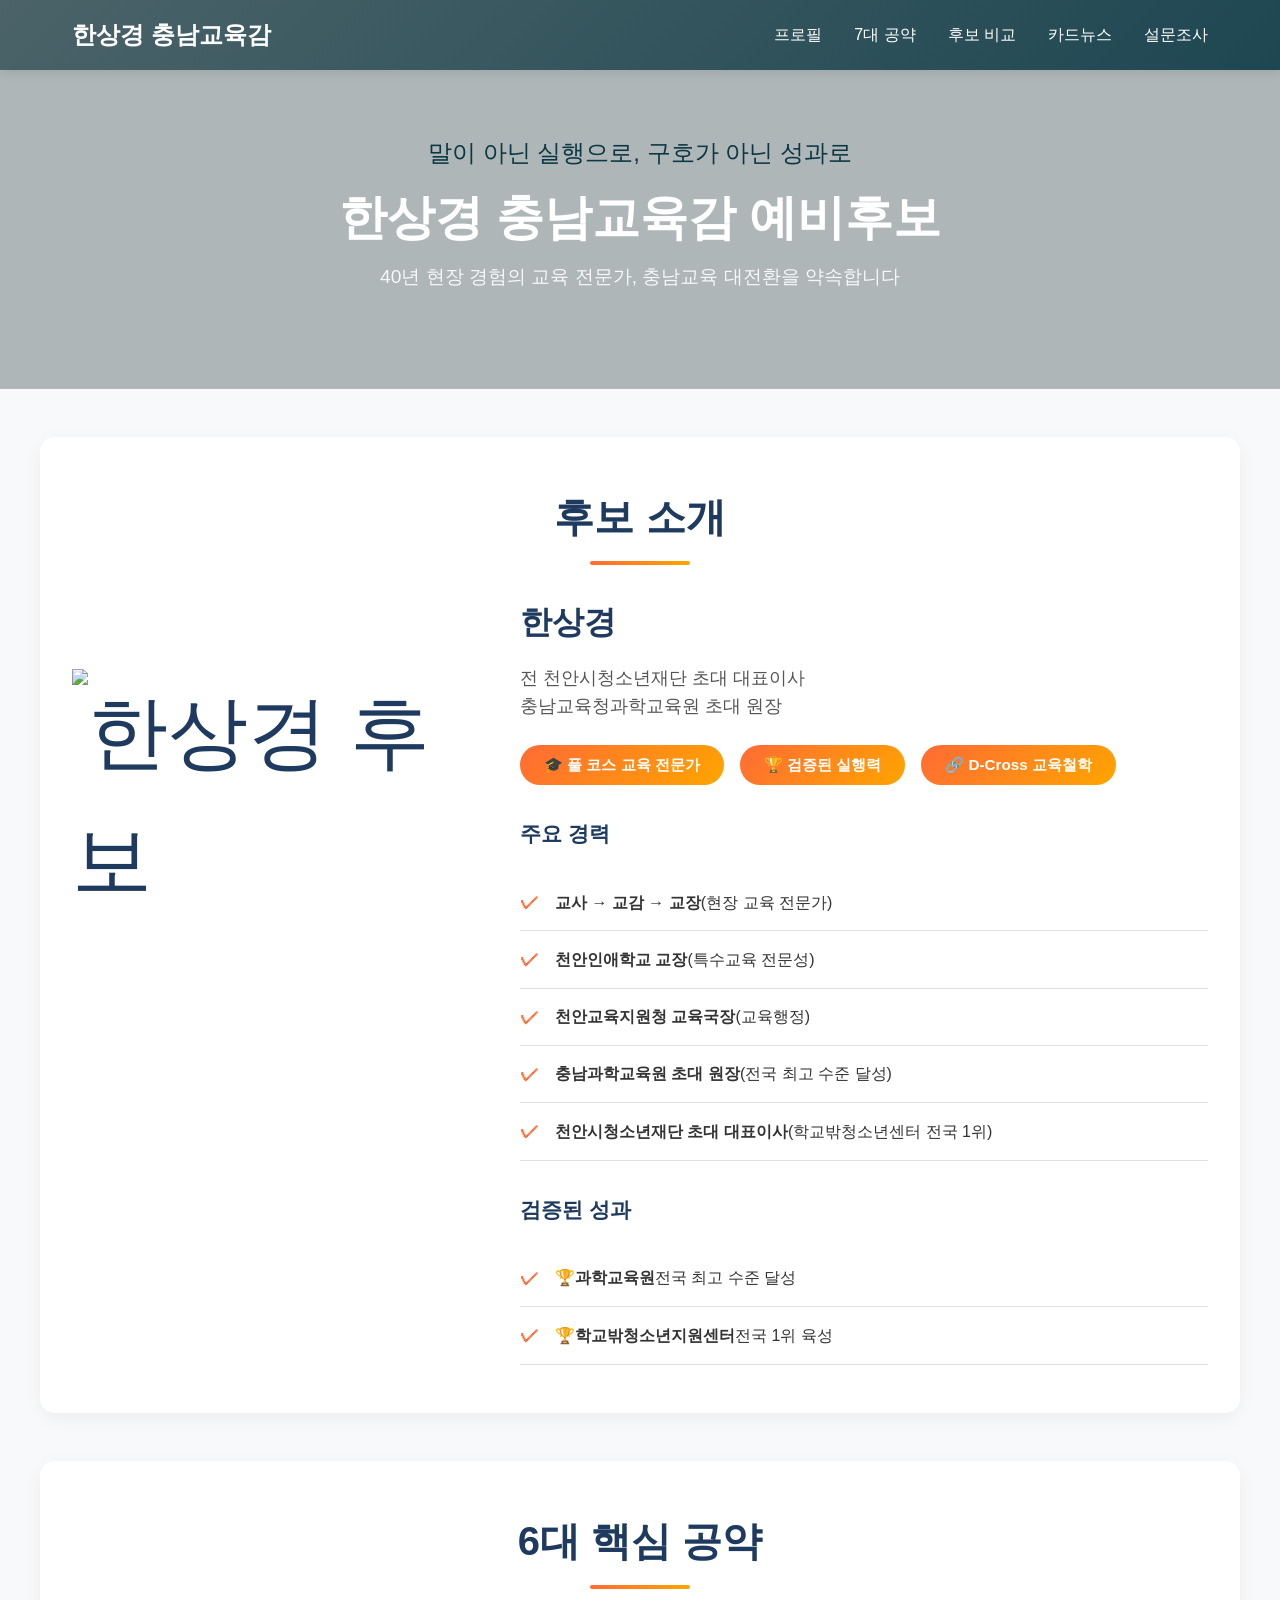
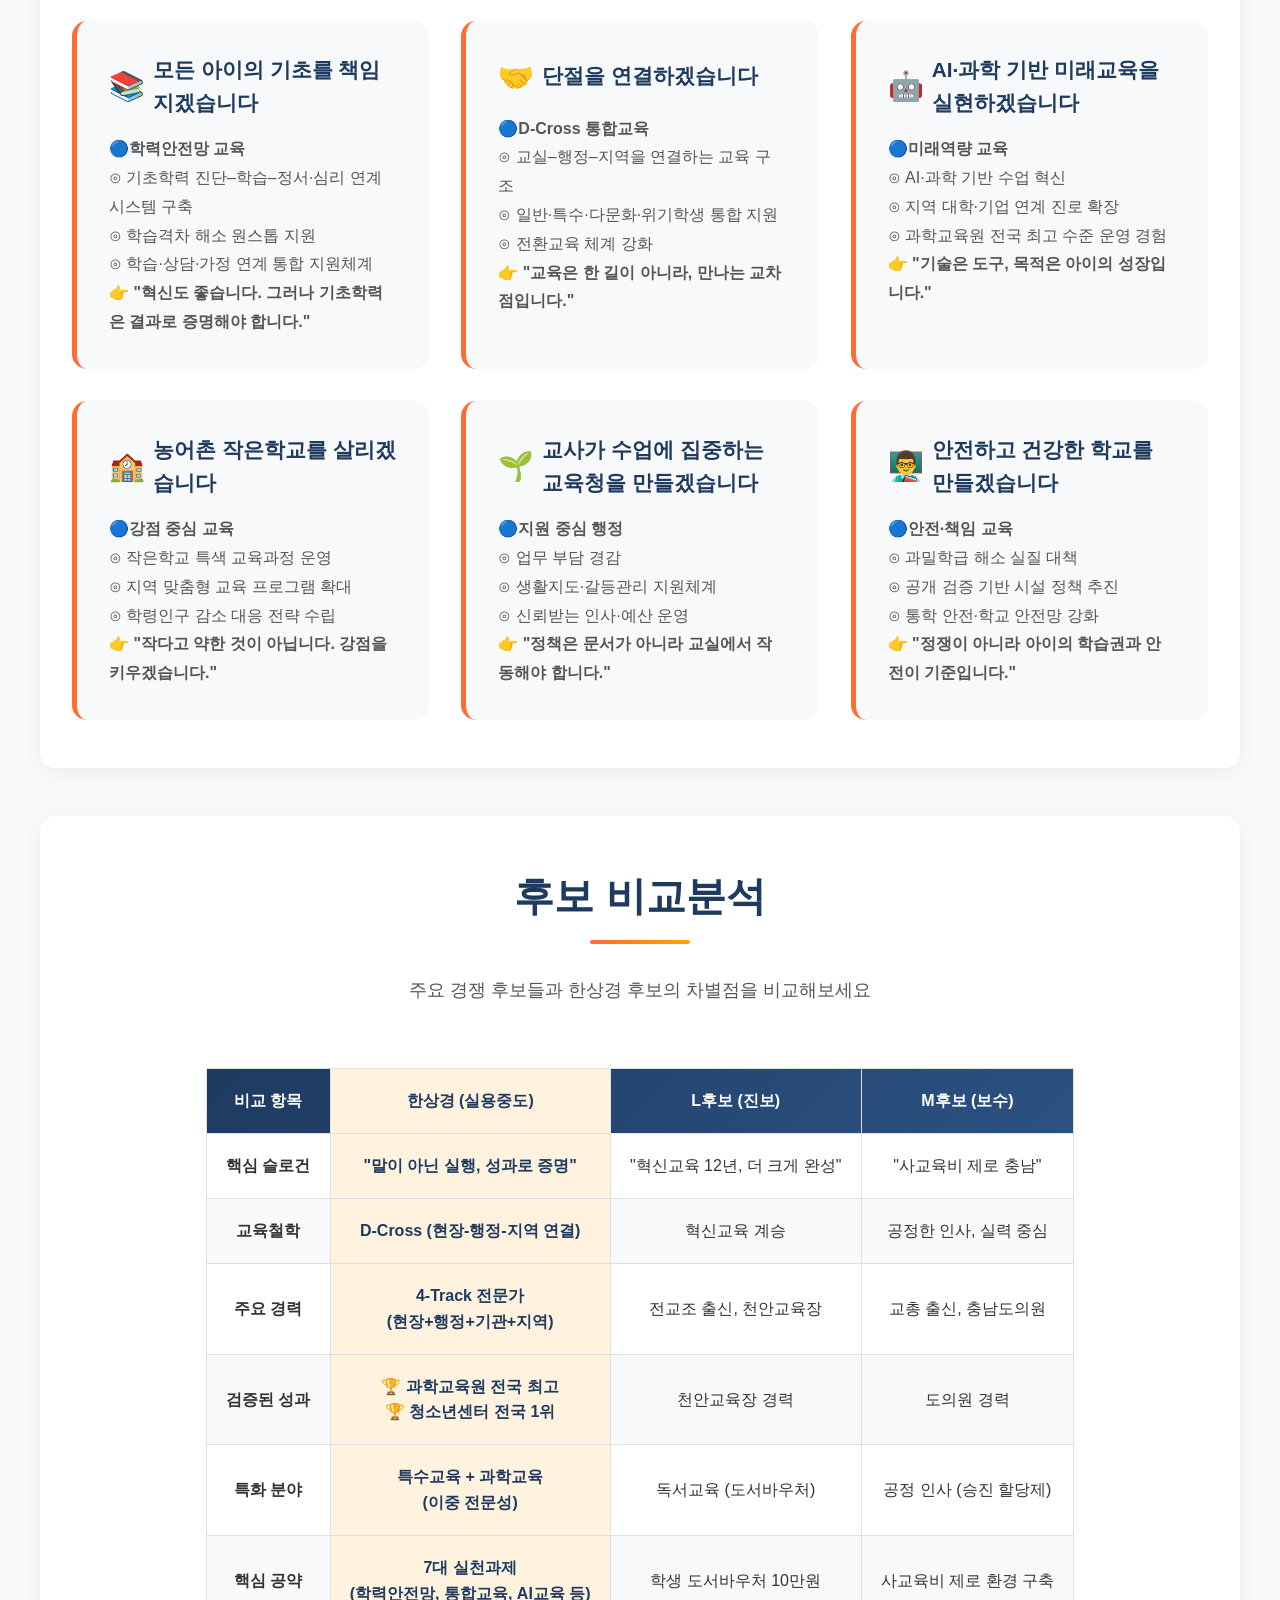
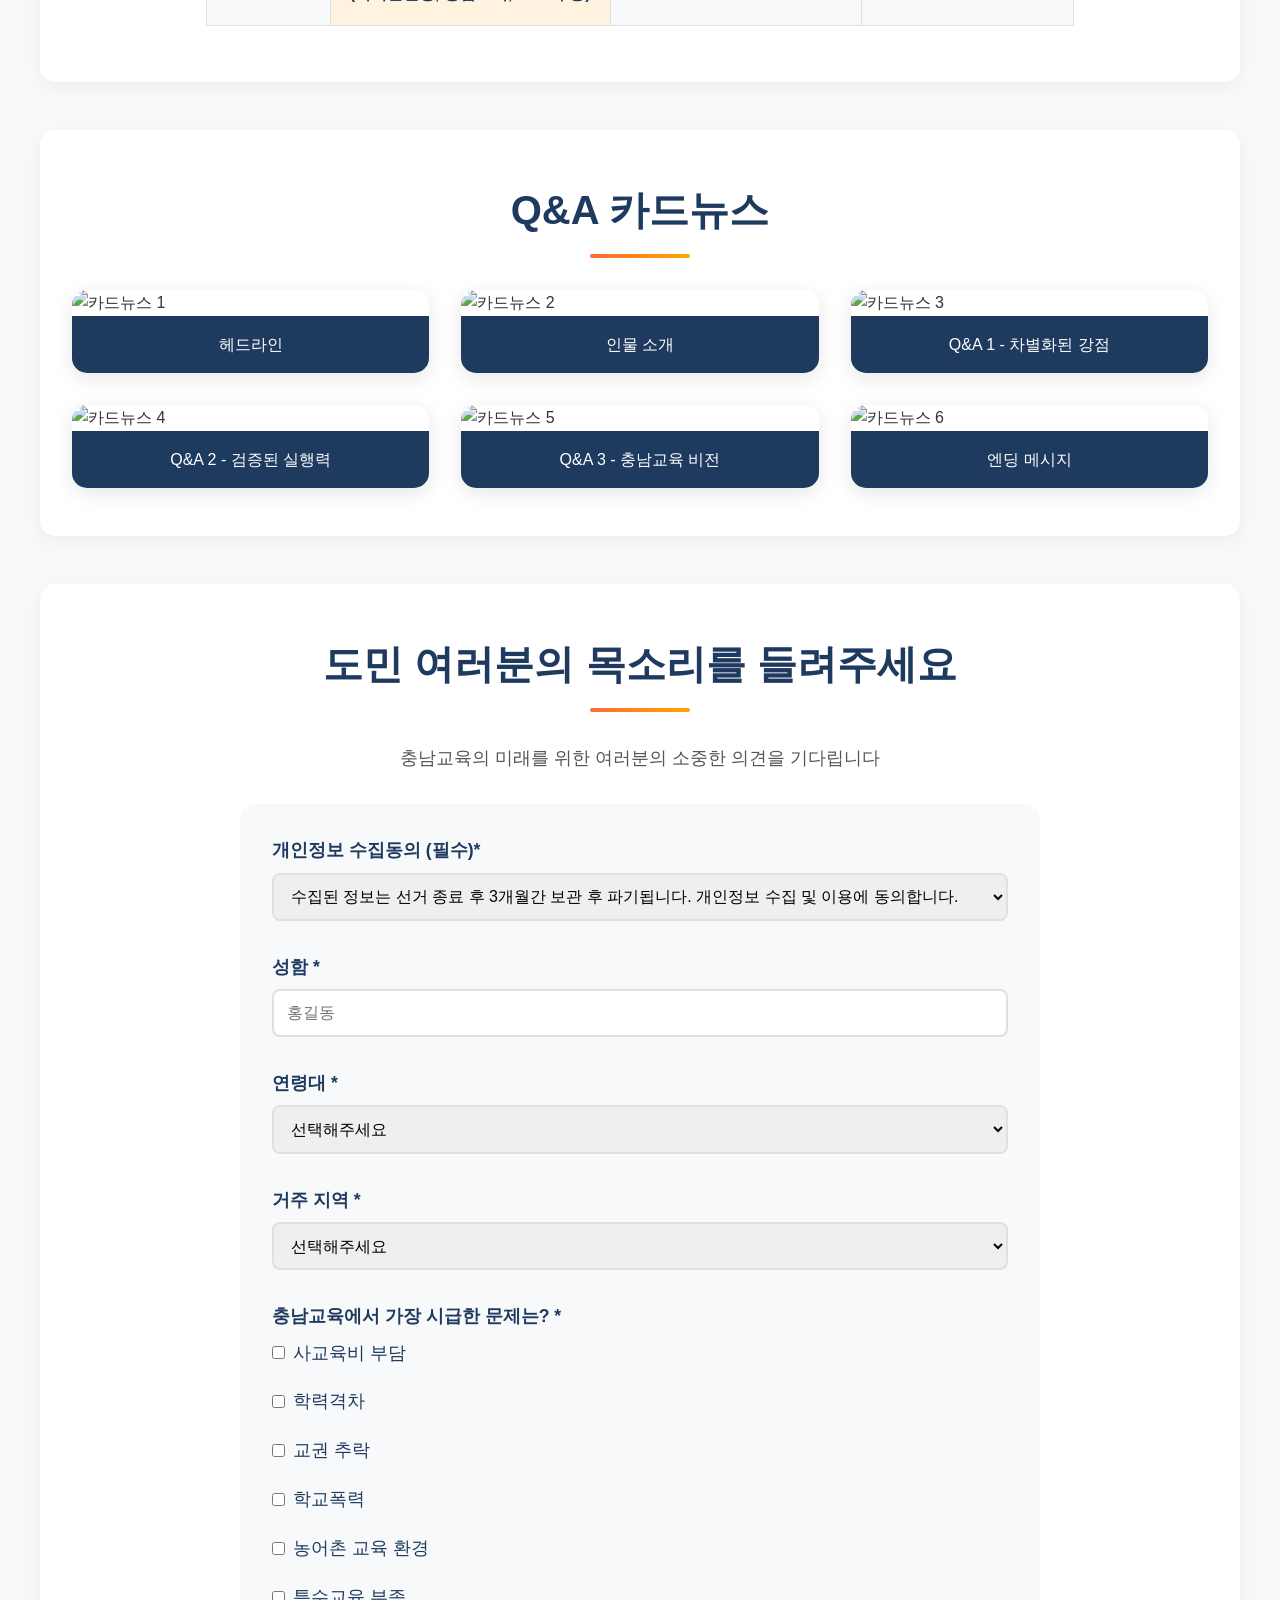
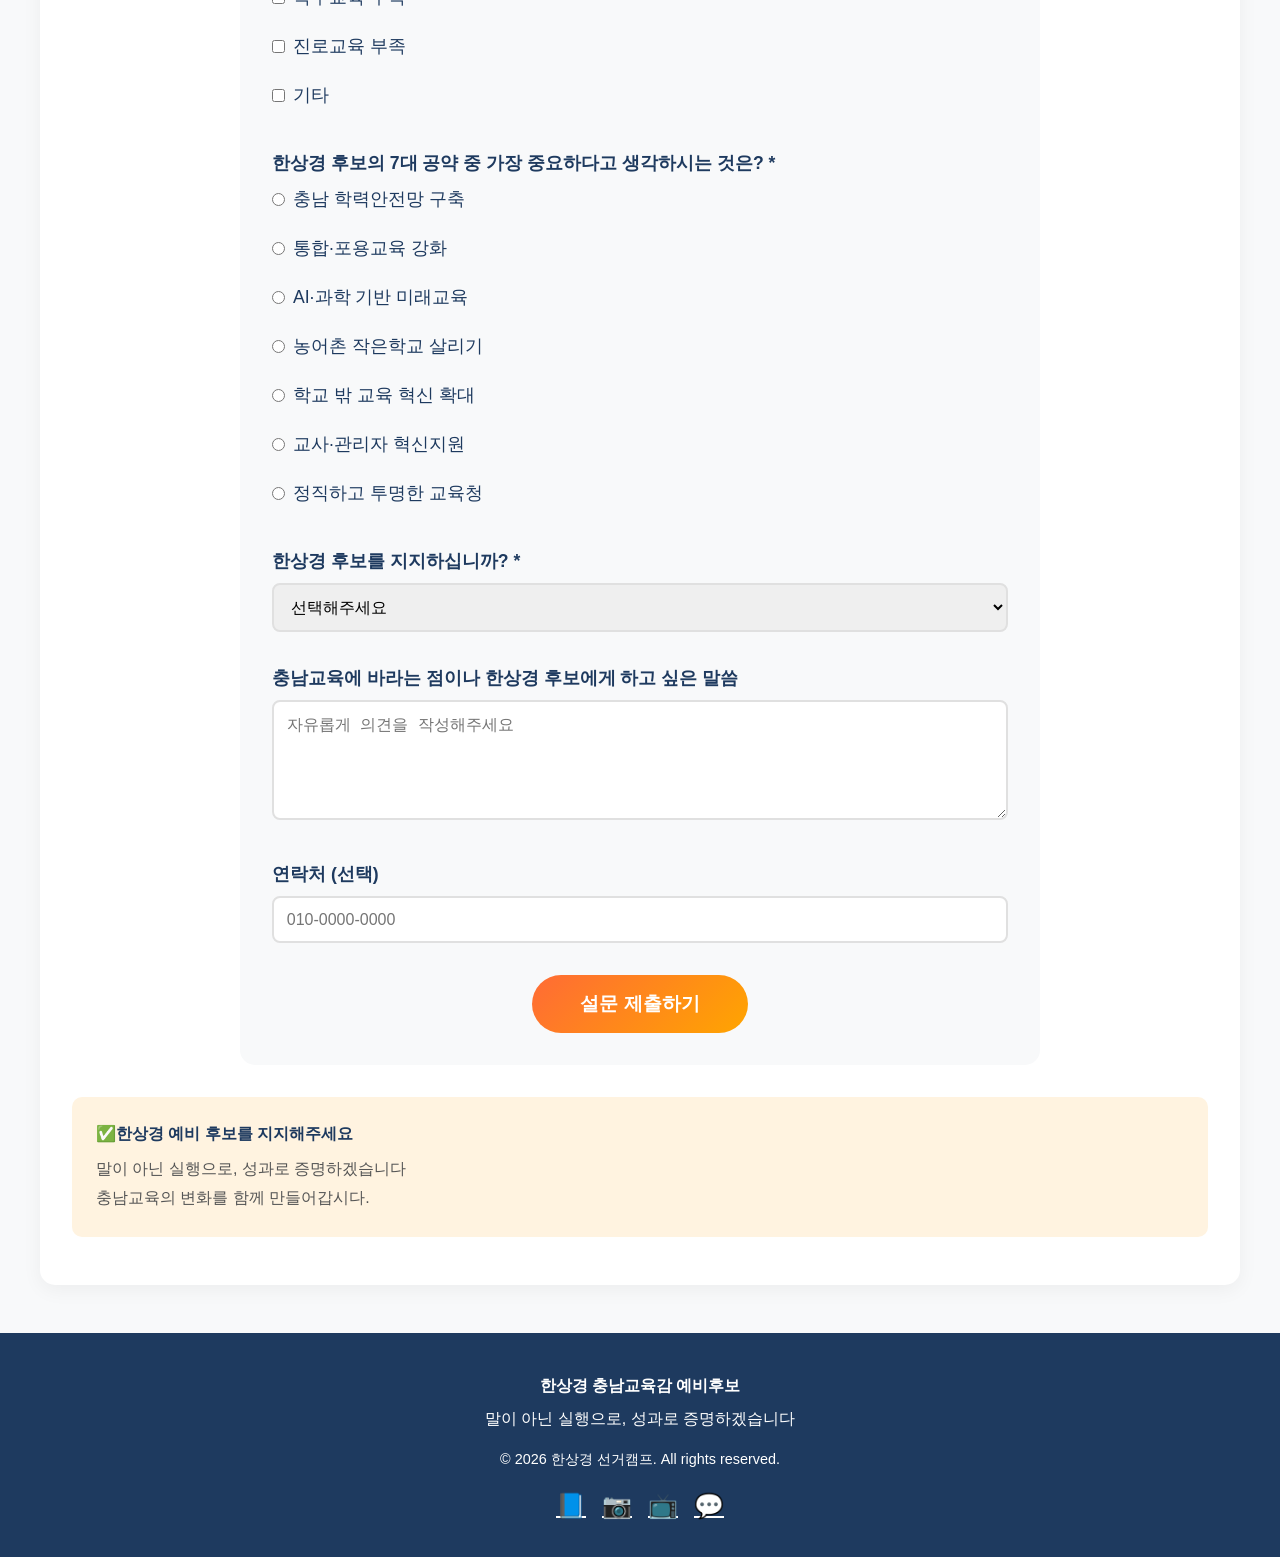
==== commit 93863429: "Remove additional characters from candidate name" ====
--- a/index.html
+++ b/index.html
@@ -18,7 +18,7 @@
                 <li><a href="#promises">7대 공약</a></li>
                 <li><a href="#comparison">후보 비교</a></li>
                 <li><a href="#cardnews">카드뉴스</a></li>
-                <li><a href="#posters">홍보물</a></li>
+           <!-- <li><a href="#posters">홍보물</a></li> -->
                 <li><a href="#survey">설문조사</a></li>
             </ul>
         </nav>
@@ -41,7 +41,7 @@
                 <img src="https://raw.githubusercontent.com/ralralra/hansangkyeong/main/images/han0.png" alt="한상경 후보" width="400">
             </div>
             <div class="profile-info">
-                <h3>한상경 (韓相京)</h3>
+                <h3>한상경</h3>
                 <p style="font-size: 1.1rem; color: #555; margin-bottom: 1rem;">
                     전 천안시청소년재단 초대 대표이사<br>
                     충남교육청과학교육원 초대 원장
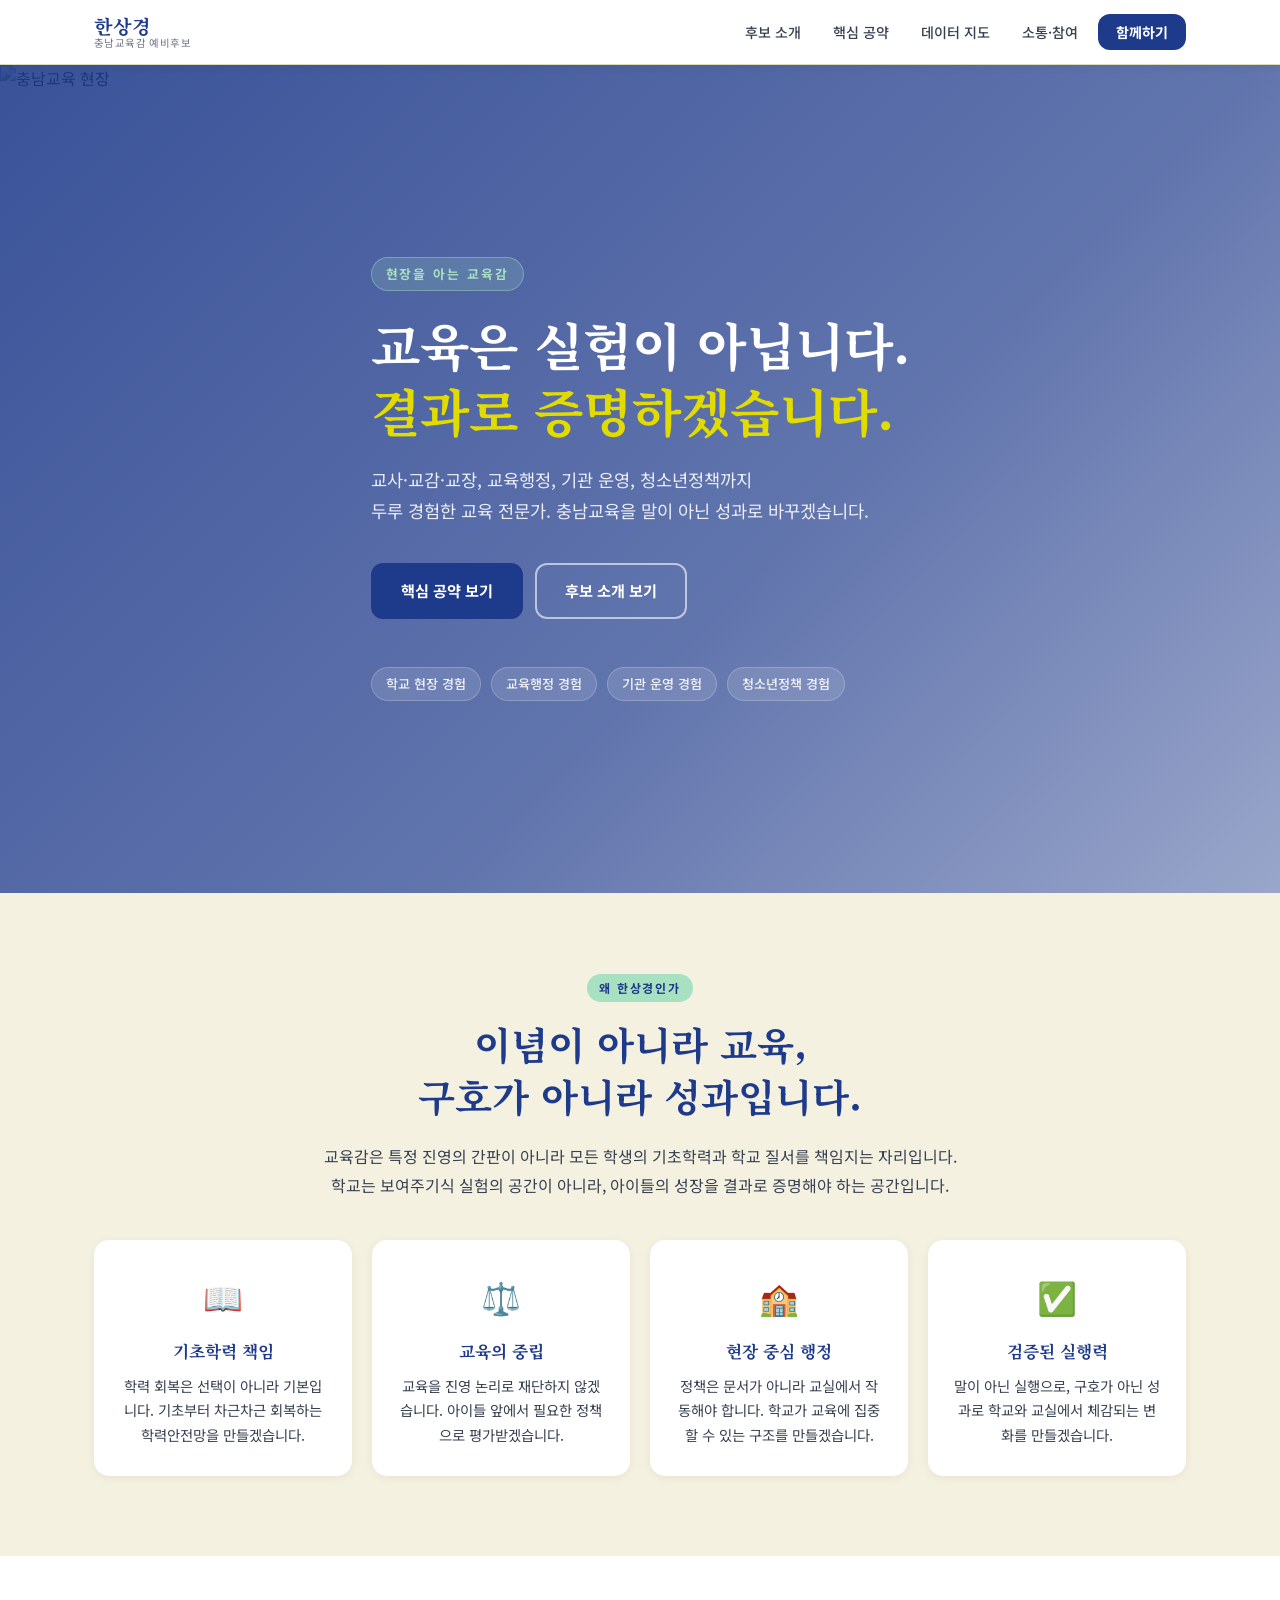
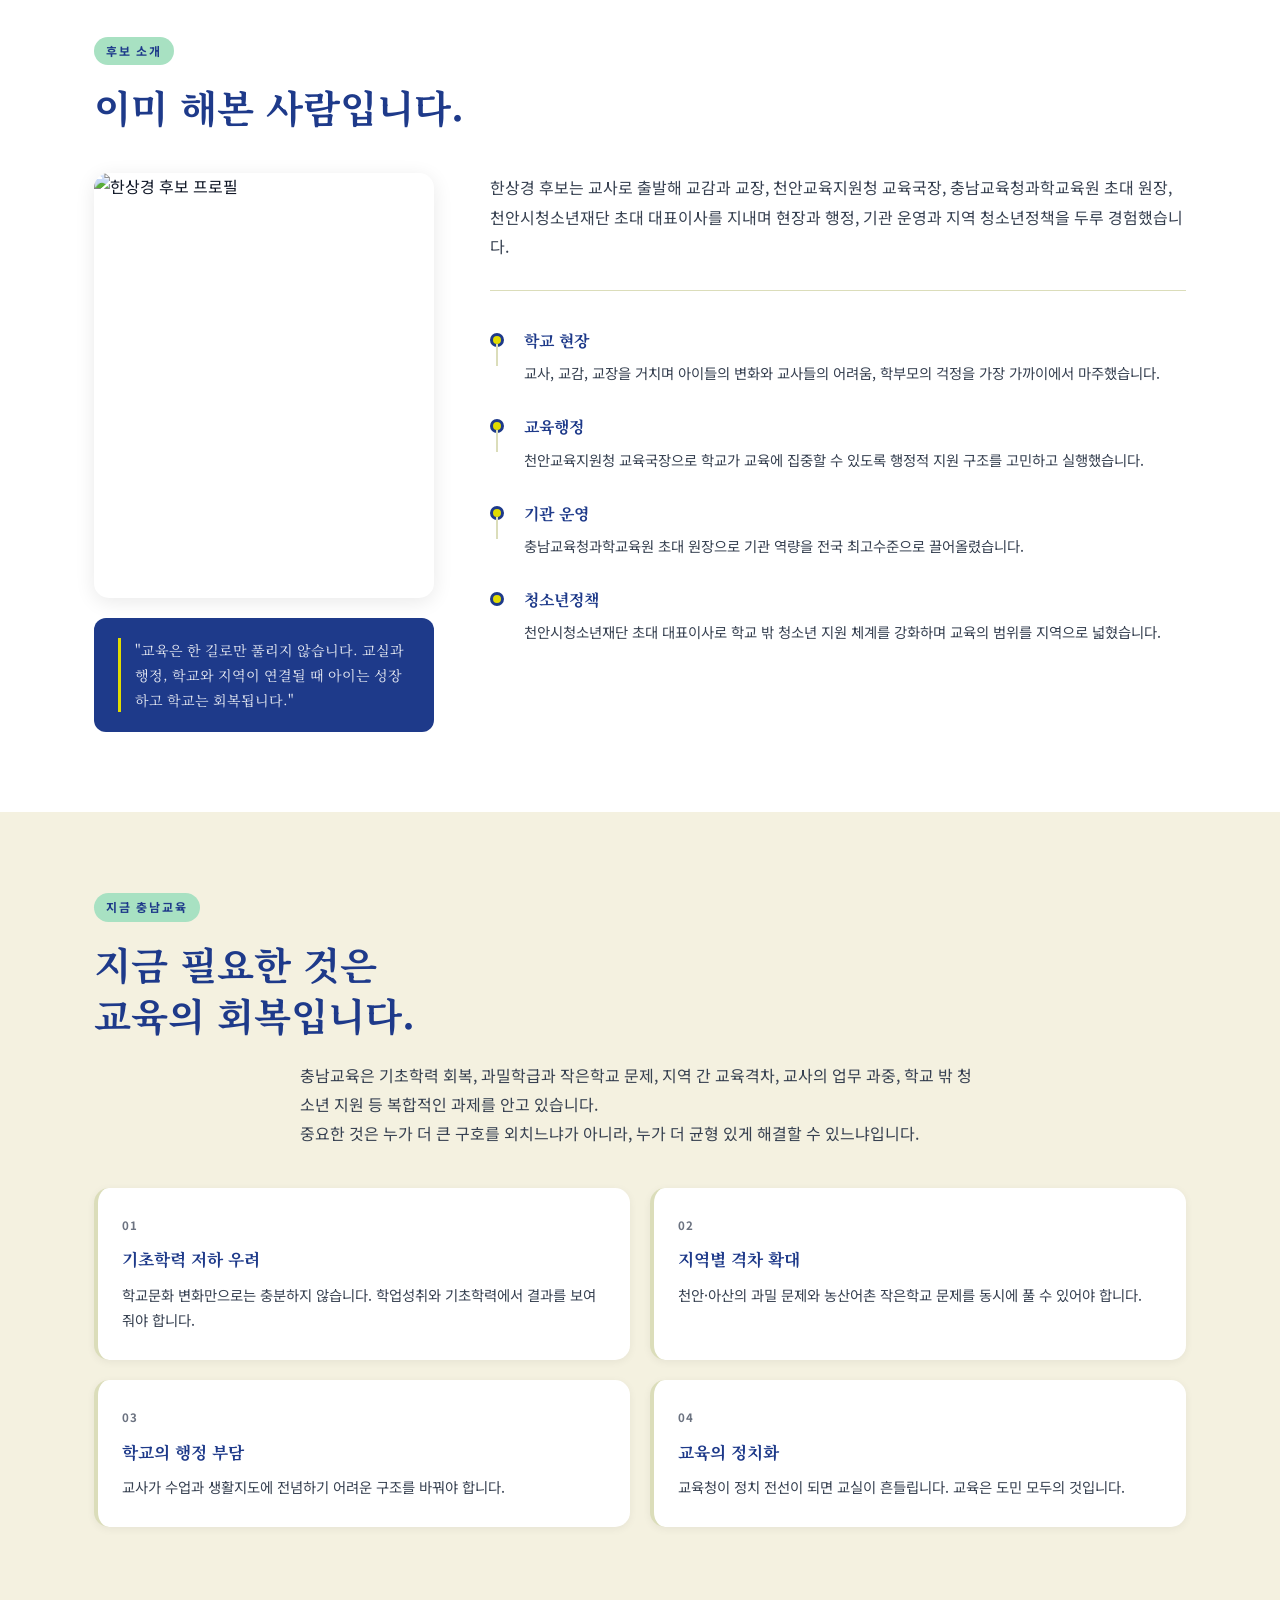
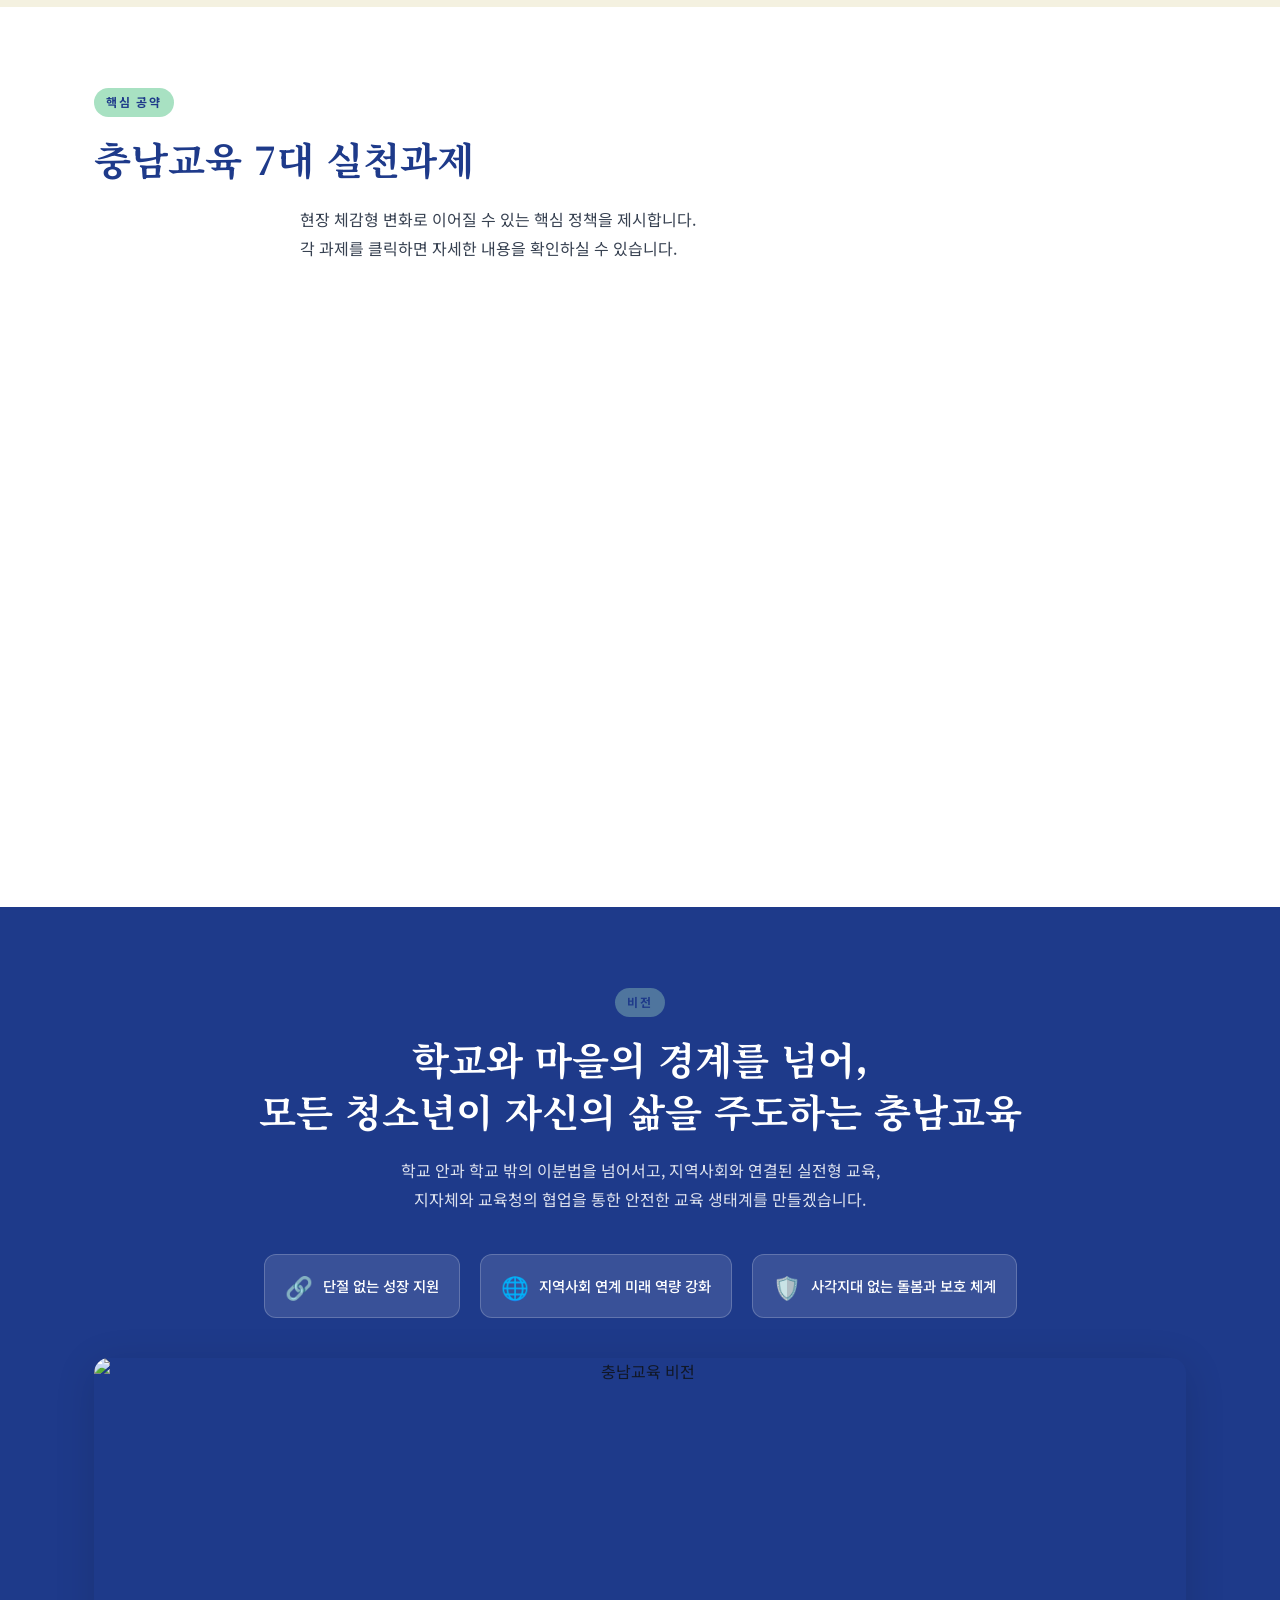
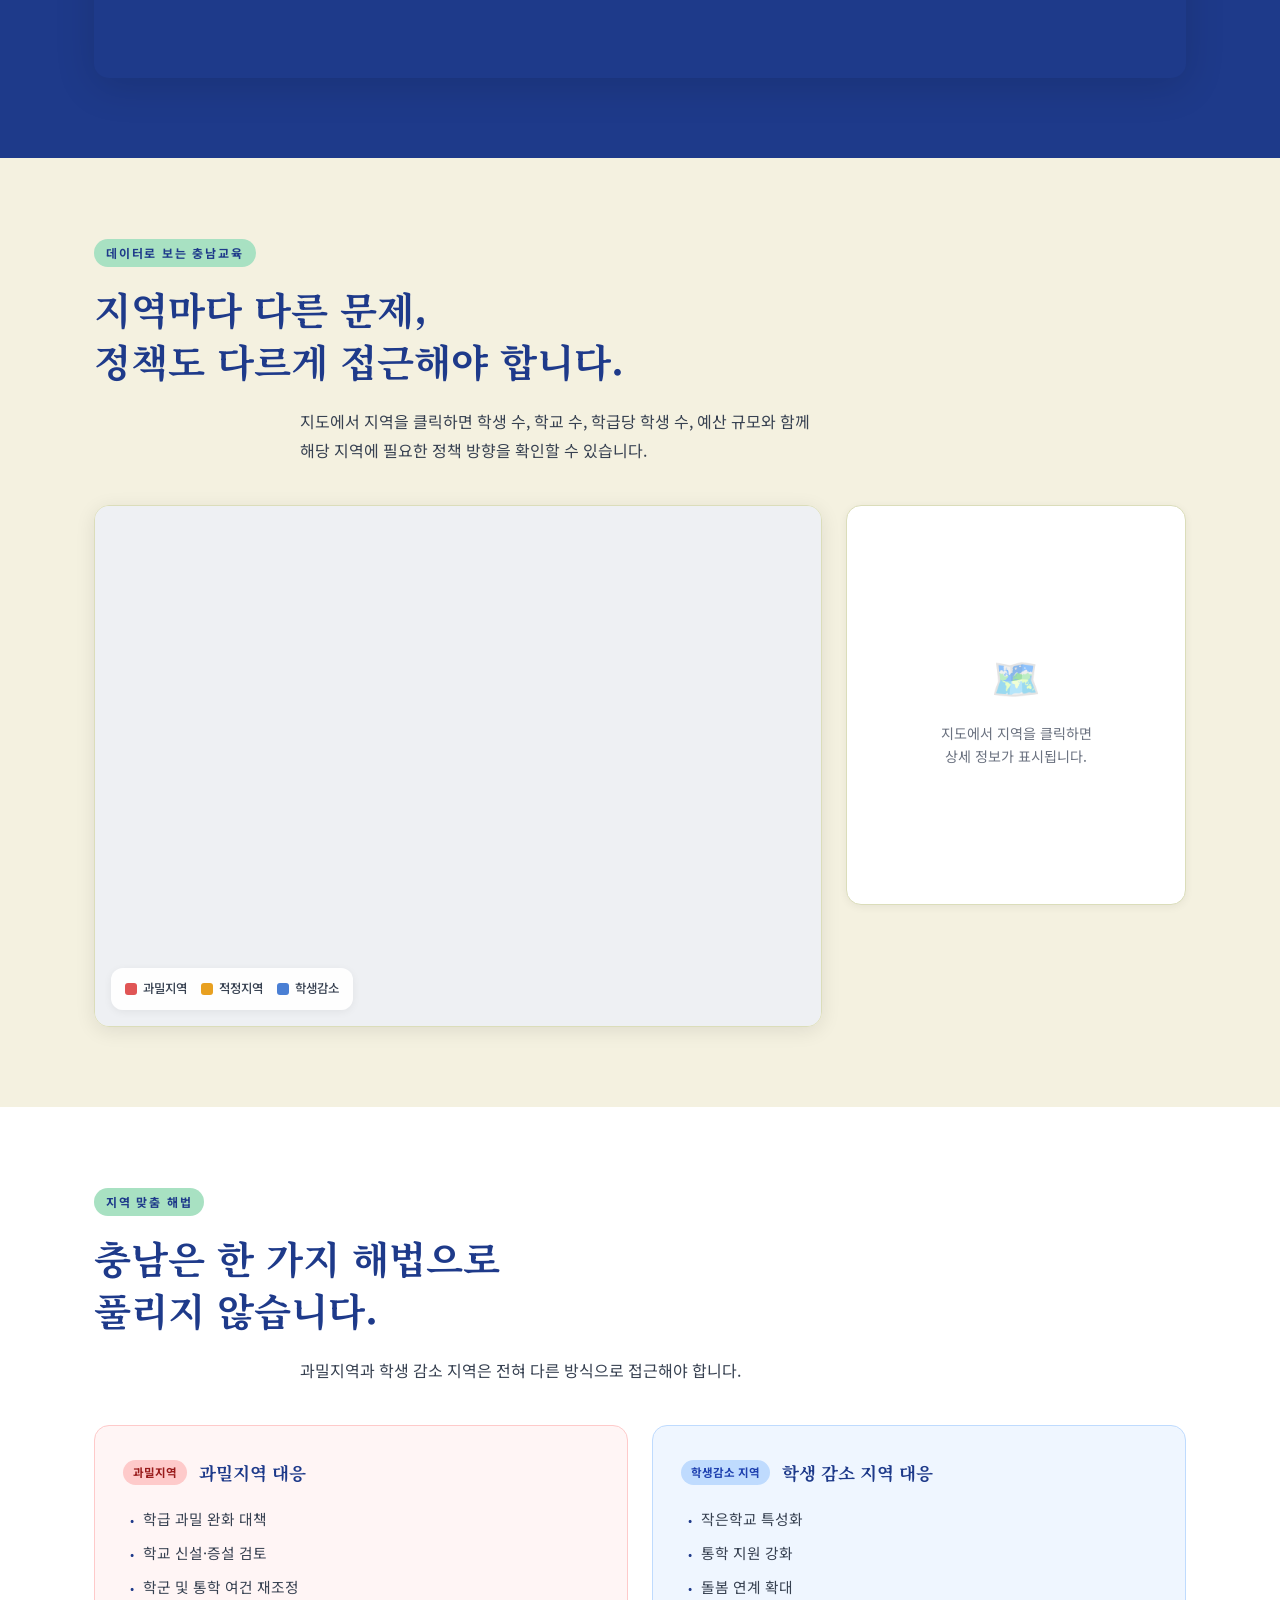
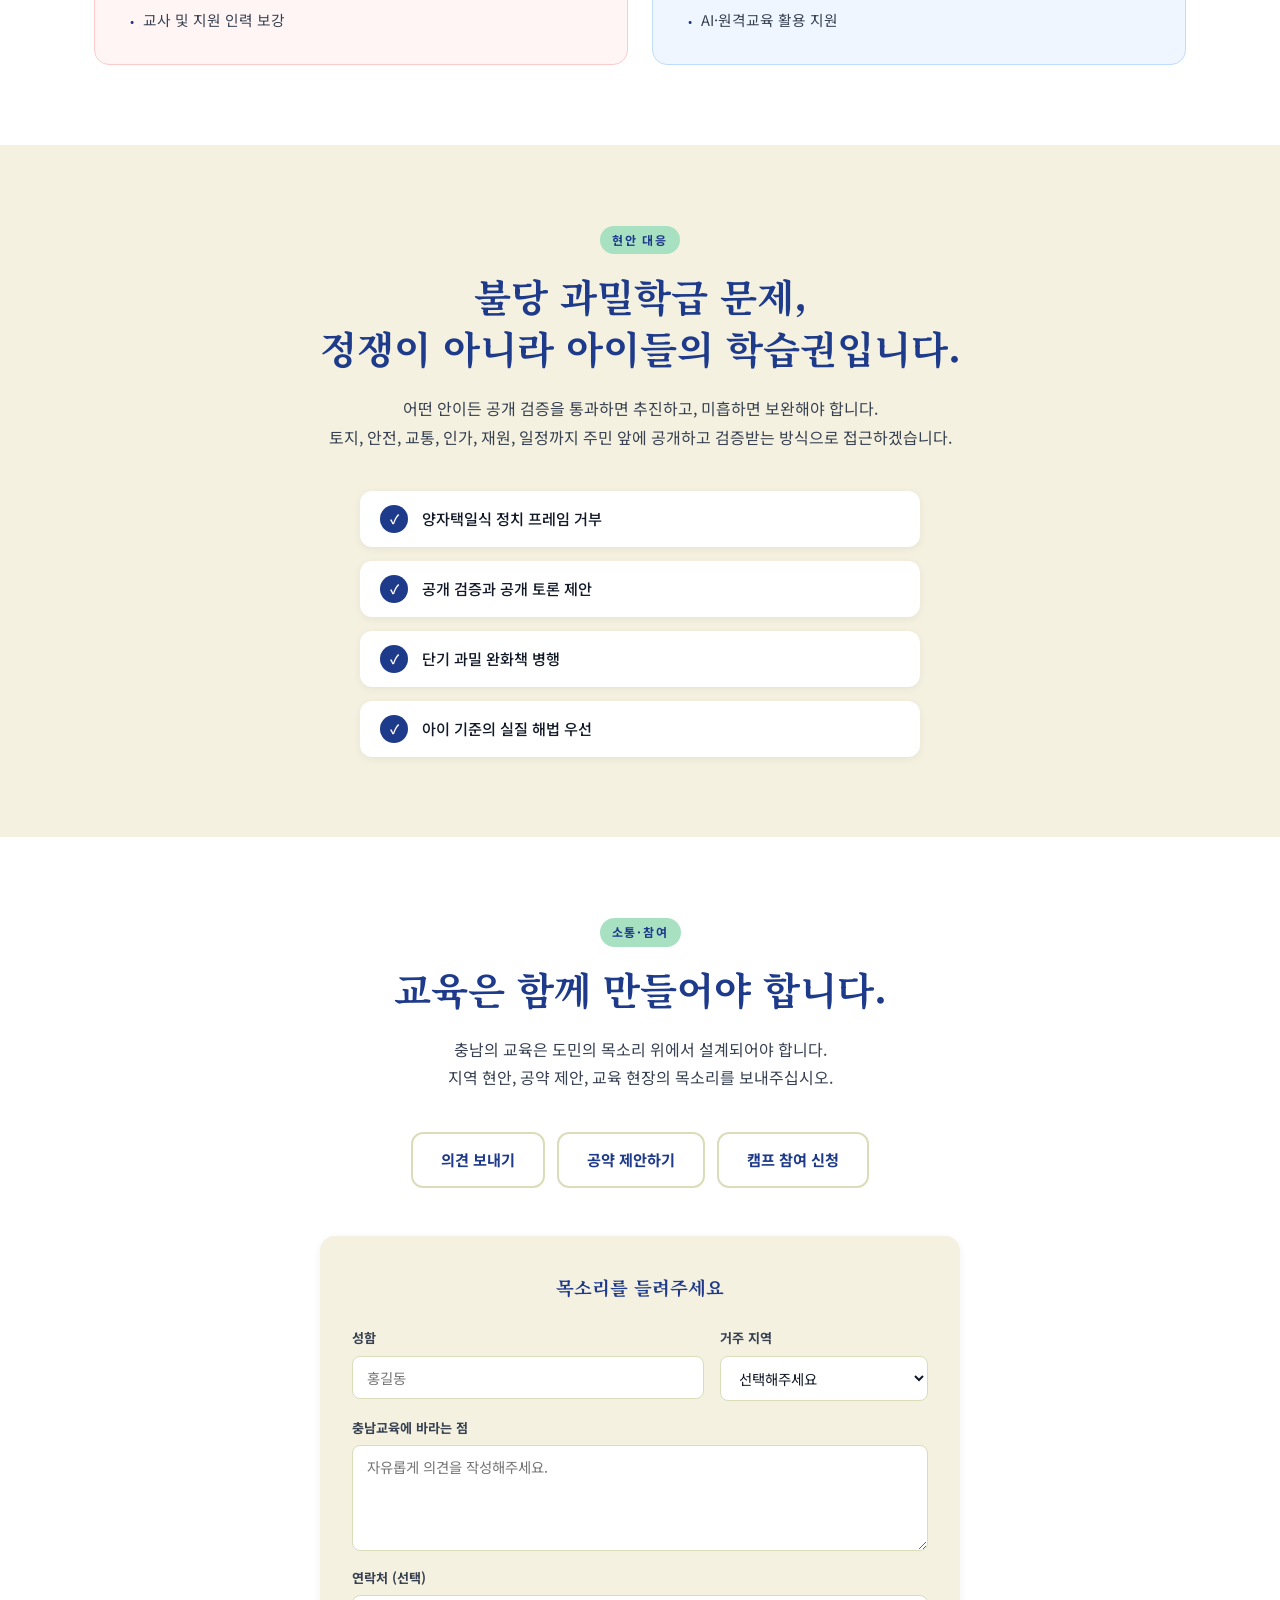
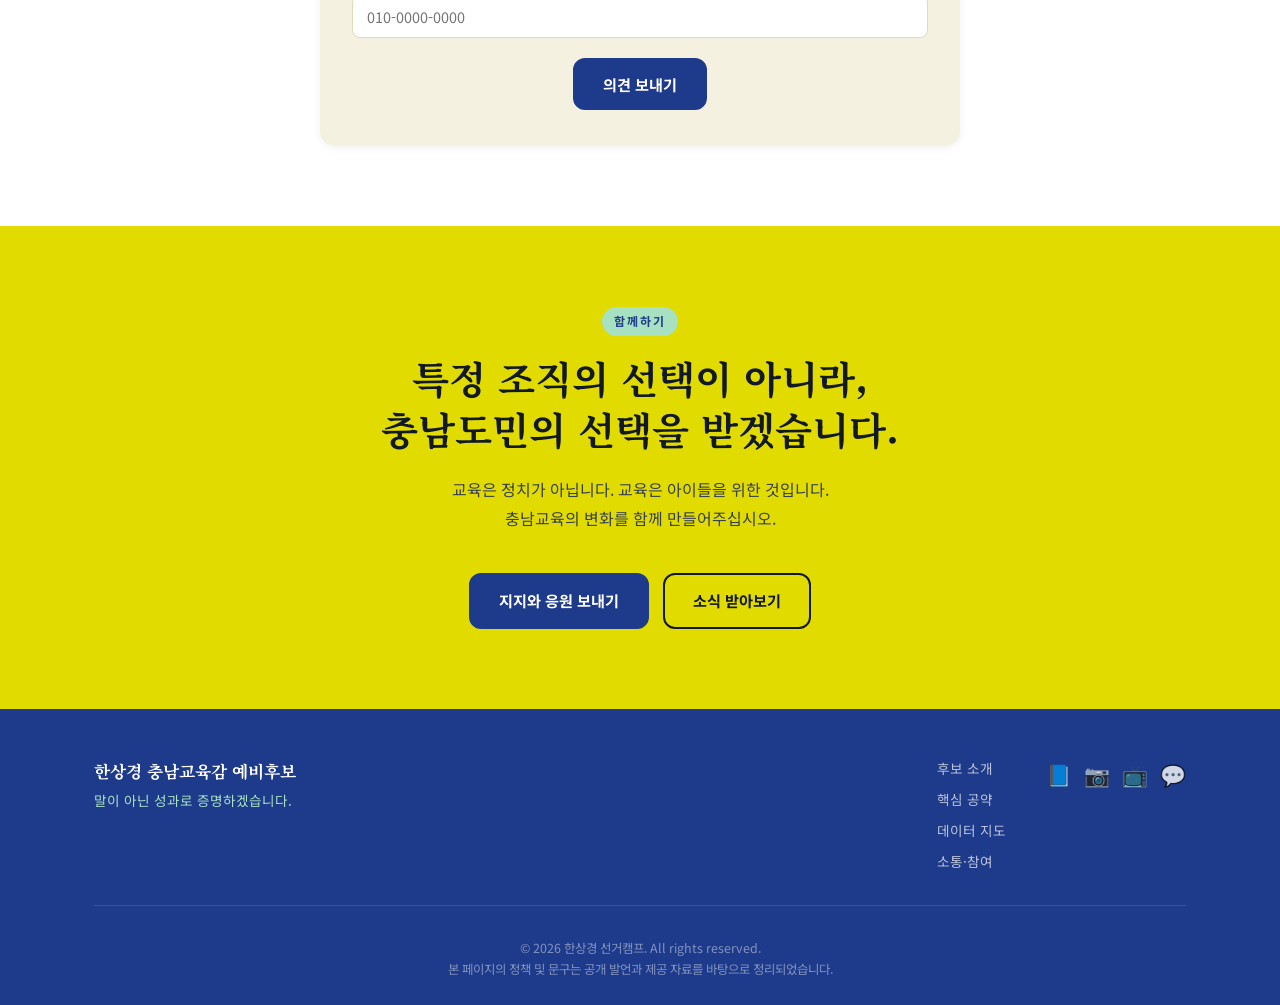
==== commit b2efd688: "Add files via upload" ====
--- a/index.html
+++ b/index.html
@@ -1,408 +1,535 @@
 <!DOCTYPE html>
 <html lang="ko">
 <head>
-    <meta charset="UTF-8">
-    <meta name="viewport" content="width=device-width, initial-scale=1.0">
-    <title>한상경 충남교육감 예비후보 - 말이 아닌 실행으로</title>
-    
-    <!-- CSS 파일 연결 -->
-    <link rel="stylesheet" href="styles.css">
+  <meta charset="UTF-8" />
+  <meta name="viewport" content="width=device-width, initial-scale=1.0" />
+  <title>한상경 충남교육감 예비후보 | 말이 아닌 성과로 증명하겠습니다</title>
+  <meta name="description" content="현장과 행정, 기관 운영을 두루 경험한 교육 전문가 한상경. 기초학력, 통합·포용교육, AI·과학 미래교육으로 충남교육의 변화를 만들겠습니다." />
+  <meta name="keywords" content="한상경,충남교육감,충남교육,교육감선거,기초학력,AI교육,작은학교" />
+
+  <!-- Google Fonts -->
+  <link rel="preconnect" href="https://fonts.googleapis.com" />
+  <link rel="preconnect" href="https://fonts.gstatic.com" crossorigin />
+  <link href="https://fonts.googleapis.com/css2?family=Noto+Serif+KR:wght@400;600;700&family=Noto+Sans+KR:wght@300;400;500;700&display=swap" rel="stylesheet" />
+
+  <!-- Leaflet CSS -->
+  <link rel="stylesheet" href="https://unpkg.com/leaflet@1.9.4/dist/leaflet.css" />
+
+  <!-- Custom CSS -->
+  <link rel="stylesheet" href="style.css" />
 </head>
 <body>
-    <!-- 헤더 -->
-    <header>
-        <nav>
-            <div class="logo">한상경 충남교육감</div>
-            <ul class="nav-menu">
-                <li><a href="#profile">프로필</a></li>
-                <li><a href="#promises">7대 공약</a></li>
-                <li><a href="#comparison">후보 비교</a></li>
-                <li><a href="#cardnews">카드뉴스</a></li>
-           <!-- <li><a href="#posters">홍보물</a></li> -->
-                <li><a href="#survey">설문조사</a></li>
+
+  <!-- ===== 네비게이션 ===== -->
+  <header id="site-header">
+    <nav class="nav-inner">
+      <a href="#hero" class="nav-logo">
+        <span class="logo-kr">한상경</span>
+        <span class="logo-sub">충남교육감 예비후보</span>
+      </a>
+
+      <button class="hamburger" id="hamburger" aria-label="메뉴 열기">
+        <span></span><span></span><span></span>
+      </button>
+
+      <ul class="nav-menu" id="navMenu">
+        <li><a href="#about">후보 소개</a></li>
+        <li><a href="#policies">핵심 공약</a></li>
+        <li><a href="#data-map">데이터 지도</a></li>
+        <li><a href="#participation">소통·참여</a></li>
+        <li><a href="#join" class="nav-cta">함께하기</a></li>
+      </ul>
+    </nav>
+  </header>
+
+  <main>
+
+    <!-- ===== 히어로 ===== -->
+    <section id="hero">
+      <!--
+        [이미지 교체 안내]
+        아래 hero-bg-img의 src 속성을 후보 사진 경로로 교체하세요.
+        권장 크기: 가로 1920px × 세로 1080px 이상
+        예) src="./images/hero-photo.jpg"
+      -->
+      <div class="hero-bg">
+        <img
+          src="https://images.unsplash.com/photo-1580582932707-520aed937b7b?w=1920&q=80"
+          alt="충남교육 현장"
+          class="hero-bg-img"
+          id="hero-bg-img"
+        />
+        <div class="hero-overlay"></div>
+      </div>
+
+      <div class="hero-content container">
+        <p class="hero-eyebrow">현장을 아는 교육감</p>
+        <h1 class="hero-title">
+          교육은 실험이 아닙니다.<br />
+          <em>결과로 증명하겠습니다.</em>
+        </h1>
+        <p class="hero-subtitle">
+          교사·교감·교장, 교육행정, 기관 운영, 청소년정책까지<br class="pc-only" />
+          두루 경험한 교육 전문가. 충남교육을 말이 아닌 성과로 바꾸겠습니다.
+        </p>
+        <div class="hero-buttons">
+          <a href="#policies" class="btn btn-primary">핵심 공약 보기</a>
+          <a href="#about" class="btn btn-outline">후보 소개 보기</a>
+        </div>
+        <div class="hero-highlights">
+          <span>학교 현장 경험</span>
+          <span>교육행정 경험</span>
+          <span>기관 운영 경험</span>
+          <span>청소년정책 경험</span>
+        </div>
+      </div>
+    </section>
+
+    <!-- ===== 왜 한상경인가 ===== -->
+    <section id="philosophy" class="section section-cream">
+      <div class="container">
+        <p class="section-label">왜 한상경인가</p>
+        <h2 class="section-title">이념이 아니라 교육,<br />구호가 아니라 성과입니다.</h2>
+        <p class="section-desc">
+          교육감은 특정 진영의 간판이 아니라 모든 학생의 기초학력과 학교 질서를 책임지는 자리입니다.<br />
+          학교는 보여주기식 실험의 공간이 아니라, 아이들의 성장을 결과로 증명해야 하는 공간입니다.
+        </p>
+        <div class="cards-grid four-col">
+          <div class="info-card">
+            <div class="info-card-icon">📖</div>
+            <h3>기초학력 책임</h3>
+            <p>학력 회복은 선택이 아니라 기본입니다. 기초부터 차근차근 회복하는 학력안전망을 만들겠습니다.</p>
+          </div>
+          <div class="info-card">
+            <div class="info-card-icon">⚖️</div>
+            <h3>교육의 중립</h3>
+            <p>교육을 진영 논리로 재단하지 않겠습니다. 아이들 앞에서 필요한 정책으로 평가받겠습니다.</p>
+          </div>
+          <div class="info-card">
+            <div class="info-card-icon">🏫</div>
+            <h3>현장 중심 행정</h3>
+            <p>정책은 문서가 아니라 교실에서 작동해야 합니다. 학교가 교육에 집중할 수 있는 구조를 만들겠습니다.</p>
+          </div>
+          <div class="info-card">
+            <div class="info-card-icon">✅</div>
+            <h3>검증된 실행력</h3>
+            <p>말이 아닌 실행으로, 구호가 아닌 성과로 학교와 교실에서 체감되는 변화를 만들겠습니다.</p>
+          </div>
+        </div>
+      </div>
+    </section>
+
+    <!-- ===== 후보 소개 ===== -->
+    <section id="about" class="section section-white">
+      <div class="container">
+        <p class="section-label">후보 소개</p>
+        <h2 class="section-title">이미 해본 사람입니다.</h2>
+
+        <div class="about-grid">
+          <div class="about-photo-wrap">
+            <!--
+              [이미지 교체 안내]
+              후보 프로필 사진으로 교체하세요.
+              권장 크기: 400×500px, 정면 촬영
+              예) src="./images/profile.jpg"
+            -->
+            <img
+              src="https://images.unsplash.com/photo-1560250097-0b93528c311a?w=480&q=80"
+              alt="한상경 후보 프로필"
+              class="about-photo"
+              id="about-photo"
+            />
+            <div class="about-quote-box">
+              <blockquote>
+                "교육은 한 길로만 풀리지 않습니다. 교실과 행정, 학교와 지역이 연결될 때 아이는 성장하고 학교는 회복됩니다."
+              </blockquote>
+            </div>
+          </div>
+
+          <div class="about-content">
+            <p class="about-intro">
+              한상경 후보는 교사로 출발해 교감과 교장, 천안교육지원청 교육국장, 충남교육청과학교육원 초대 원장, 천안시청소년재단 초대 대표이사를 지내며 현장과 행정, 기관 운영과 지역 청소년정책을 두루 경험했습니다.
+            </p>
+
+            <div class="timeline">
+              <div class="timeline-item">
+                <div class="timeline-dot"></div>
+                <div class="timeline-body">
+                  <h4>학교 현장</h4>
+                  <p>교사, 교감, 교장을 거치며 아이들의 변화와 교사들의 어려움, 학부모의 걱정을 가장 가까이에서 마주했습니다.</p>
+                </div>
+              </div>
+              <div class="timeline-item">
+                <div class="timeline-dot"></div>
+                <div class="timeline-body">
+                  <h4>교육행정</h4>
+                  <p>천안교육지원청 교육국장으로 학교가 교육에 집중할 수 있도록 행정적 지원 구조를 고민하고 실행했습니다.</p>
+                </div>
+              </div>
+              <div class="timeline-item">
+                <div class="timeline-dot"></div>
+                <div class="timeline-body">
+                  <h4>기관 운영</h4>
+                  <p>충남교육청과학교육원 초대 원장으로 기관 역량을 전국 최고수준으로 끌어올렸습니다.</p>
+                </div>
+              </div>
+              <div class="timeline-item">
+                <div class="timeline-dot"></div>
+                <div class="timeline-body">
+                  <h4>청소년정책</h4>
+                  <p>천안시청소년재단 초대 대표이사로 학교 밖 청소년 지원 체계를 강화하며 교육의 범위를 지역으로 넓혔습니다.</p>
+                </div>
+              </div>
+            </div>
+          </div>
+        </div>
+      </div>
+    </section>
+
+    <!-- ===== 지금 충남교육 ===== -->
+    <section id="problem" class="section section-cream">
+      <div class="container">
+        <p class="section-label">지금 충남교육</p>
+        <h2 class="section-title">지금 필요한 것은<br />교육의 회복입니다.</h2>
+        <p class="section-desc">
+          충남교육은 기초학력 회복, 과밀학급과 작은학교 문제, 지역 간 교육격차, 교사의 업무 과중, 학교 밖 청소년 지원 등 복합적인 과제를 안고 있습니다.<br />
+          중요한 것은 누가 더 큰 구호를 외치느냐가 아니라, 누가 더 균형 있게 해결할 수 있느냐입니다.
+        </p>
+        <div class="cards-grid two-col">
+          <div class="issue-card">
+            <span class="issue-num">01</span>
+            <h3>기초학력 저하 우려</h3>
+            <p>학교문화 변화만으로는 충분하지 않습니다. 학업성취와 기초학력에서 결과를 보여줘야 합니다.</p>
+          </div>
+          <div class="issue-card">
+            <span class="issue-num">02</span>
+            <h3>지역별 격차 확대</h3>
+            <p>천안·아산의 과밀 문제와 농산어촌 작은학교 문제를 동시에 풀 수 있어야 합니다.</p>
+          </div>
+          <div class="issue-card">
+            <span class="issue-num">03</span>
+            <h3>학교의 행정 부담</h3>
+            <p>교사가 수업과 생활지도에 전념하기 어려운 구조를 바꿔야 합니다.</p>
+          </div>
+          <div class="issue-card">
+            <span class="issue-num">04</span>
+            <h3>교육의 정치화</h3>
+            <p>교육청이 정치 전선이 되면 교실이 흔들립니다. 교육은 도민 모두의 것입니다.</p>
+          </div>
+        </div>
+      </div>
+    </section>
+
+    <!-- ===== 7대 핵심 공약 ===== -->
+    <section id="policies" class="section section-white">
+      <div class="container">
+        <p class="section-label">핵심 공약</p>
+        <h2 class="section-title">충남교육 7대 실천과제</h2>
+        <p class="section-desc">현장 체감형 변화로 이어질 수 있는 핵심 정책을 제시합니다.<br />각 과제를 클릭하면 자세한 내용을 확인하실 수 있습니다.</p>
+
+        <div class="policies-grid" id="policiesGrid">
+          <!-- JS로 렌더링됩니다 -->
+        </div>
+      </div>
+    </section>
+
+    <!-- ===== 비전 ===== -->
+    <section id="vision" class="section section-navy">
+      <div class="container">
+        <p class="section-label light">비전</p>
+        <h2 class="section-title light">
+          학교와 마을의 경계를 넘어,<br />
+          모든 청소년이 자신의 삶을 주도하는 충남교육
+        </h2>
+        <p class="section-desc light">
+          학교 안과 학교 밖의 이분법을 넘어서고, 지역사회와 연결된 실전형 교육,<br />
+          지자체와 교육청의 협업을 통한 안전한 교육 생태계를 만들겠습니다.
+        </p>
+        <div class="vision-points">
+          <div class="vision-point">
+            <div class="vision-icon">🔗</div>
+            <span>단절 없는 성장 지원</span>
+          </div>
+          <div class="vision-point">
+            <div class="vision-icon">🌐</div>
+            <span>지역사회 연계 미래 역량 강화</span>
+          </div>
+          <div class="vision-point">
+            <div class="vision-icon">🛡️</div>
+            <span>사각지대 없는 돌봄과 보호 체계</span>
+          </div>
+        </div>
+
+        <!--
+          [이미지 교체 안내]
+          비전 섹션 배경 또는 보조 이미지
+          예) src="./images/vision-students.jpg"
+        -->
+        <div class="vision-img-wrap">
+          <img
+            src="https://images.unsplash.com/photo-1427504494785-3a9ca7044f45?w=1200&q=80"
+            alt="충남교육 비전"
+            class="vision-img"
+            id="vision-img"
+          />
+        </div>
+      </div>
+    </section>
+
+    <!-- ===== 데이터로 보는 충남교육 지도 ===== -->
+    <section id="data-map" class="section section-cream">
+      <div class="container">
+        <p class="section-label">데이터로 보는 충남교육</p>
+        <h2 class="section-title">지역마다 다른 문제,<br />정책도 다르게 접근해야 합니다.</h2>
+        <p class="section-desc">지도에서 지역을 클릭하면 학생 수, 학교 수, 학급당 학생 수, 예산 규모와 함께<br />해당 지역에 필요한 정책 방향을 확인할 수 있습니다.</p>
+
+        <div class="map-layout">
+          <div class="map-wrap">
+            <div id="map"></div>
+            <!-- 지도 범례 -->
+            <div class="map-legend">
+              <!--
+                [지도 범례 색상 안내]
+                style.css의 :root 변수에서 지도 색상을 변경하세요.
+                --map-overfull : 과밀지역 색상
+                --map-normal   : 적정지역 색상
+                --map-decrease : 학생감소 지역 색상
+              -->
+              <div class="legend-item">
+                <span class="legend-dot overfull"></span>과밀지역
+              </div>
+              <div class="legend-item">
+                <span class="legend-dot normal"></span>적정지역
+              </div>
+              <div class="legend-item">
+                <span class="legend-dot decrease"></span>학생감소
+              </div>
+            </div>
+          </div>
+
+          <div class="map-panel" id="mapPanel">
+            <div class="map-panel-empty" id="mapPanelEmpty">
+              <div class="panel-empty-icon">🗺️</div>
+              <p>지도에서 지역을 클릭하면<br />상세 정보가 표시됩니다.</p>
+            </div>
+            <div class="map-panel-data" id="mapPanelData" style="display:none;">
+              <h3 id="panelTitle">—</h3>
+              <div class="panel-status-badge" id="panelStatus"></div>
+              <div class="panel-stats">
+                <div class="panel-stat">
+                  <span class="stat-label">학생 수</span>
+                  <span class="stat-value" id="panelStudents">—</span>
+                </div>
+                <div class="panel-stat">
+                  <span class="stat-label">학교 수</span>
+                  <span class="stat-value" id="panelSchools">—</span>
+                </div>
+                <div class="panel-stat">
+                  <span class="stat-label">학급당 학생</span>
+                  <span class="stat-value" id="panelPerClass">—</span>
+                </div>
+                <div class="panel-stat">
+                  <span class="stat-label">교원 수</span>
+                  <span class="stat-value" id="panelTeachers">—</span>
+                </div>
+                <div class="panel-stat full-width">
+                  <span class="stat-label">교육 예산</span>
+                  <span class="stat-value" id="panelBudget">—</span>
+                </div>
+              </div>
+              <div class="panel-policies">
+                <h4>권장 정책 방향</h4>
+                <ul id="panelPolicies"></ul>
+              </div>
+            </div>
+          </div>
+        </div>
+      </div>
+    </section>
+
+    <!-- ===== 지역 맞춤 해법 ===== -->
+    <section id="regional-policies" class="section section-white">
+      <div class="container">
+        <p class="section-label">지역 맞춤 해법</p>
+        <h2 class="section-title">충남은 한 가지 해법으로<br />풀리지 않습니다.</h2>
+        <p class="section-desc">과밀지역과 학생 감소 지역은 전혀 다른 방식으로 접근해야 합니다.</p>
+        <div class="regional-grid">
+          <div class="regional-card overfull-card">
+            <div class="regional-card-header">
+              <span class="regional-badge">과밀지역</span>
+              <h3>과밀지역 대응</h3>
+            </div>
+            <ul>
+              <li>학급 과밀 완화 대책</li>
+              <li>학교 신설·증설 검토</li>
+              <li>학군 및 통학 여건 재조정</li>
+              <li>교사 및 지원 인력 보강</li>
             </ul>
+          </div>
+          <div class="regional-card decrease-card">
+            <div class="regional-card-header">
+              <span class="regional-badge">학생감소 지역</span>
+              <h3>학생 감소 지역 대응</h3>
+            </div>
+            <ul>
+              <li>작은학교 특성화</li>
+              <li>통학 지원 강화</li>
+              <li>돌봄 연계 확대</li>
+              <li>AI·원격교육 활용 지원</li>
+            </ul>
+          </div>
+        </div>
+      </div>
+    </section>
+
+    <!-- ===== 현안 대응 ===== -->
+    <section id="issue-response" class="section section-cream">
+      <div class="container">
+        <p class="section-label">현안 대응</p>
+        <h2 class="section-title">불당 과밀학급 문제,<br />정쟁이 아니라 아이들의 학습권입니다.</h2>
+        <p class="section-desc">
+          어떤 안이든 공개 검증을 통과하면 추진하고, 미흡하면 보완해야 합니다.<br />
+          토지, 안전, 교통, 인가, 재원, 일정까지 주민 앞에 공개하고 검증받는 방식으로 접근하겠습니다.
+        </p>
+        <div class="issue-points">
+          <div class="issue-point-item">
+            <span class="check-icon">✓</span>
+            <span>양자택일식 정치 프레임 거부</span>
+          </div>
+          <div class="issue-point-item">
+            <span class="check-icon">✓</span>
+            <span>공개 검증과 공개 토론 제안</span>
+          </div>
+          <div class="issue-point-item">
+            <span class="check-icon">✓</span>
+            <span>단기 과밀 완화책 병행</span>
+          </div>
+          <div class="issue-point-item">
+            <span class="check-icon">✓</span>
+            <span>아이 기준의 실질 해법 우선</span>
+          </div>
+        </div>
+      </div>
+    </section>
+
+    <!-- ===== 소통·참여 ===== -->
+    <section id="participation" class="section section-white">
+      <div class="container">
+        <p class="section-label">소통·참여</p>
+        <h2 class="section-title">교육은 함께 만들어야 합니다.</h2>
+        <p class="section-desc">
+          충남의 교육은 도민의 목소리 위에서 설계되어야 합니다.<br />
+          지역 현안, 공약 제안, 교육 현장의 목소리를 보내주십시오.
+        </p>
+        <div class="participation-buttons">
+          <a href="/contact/opinion" class="btn btn-secondary">의견 보내기</a>
+          <a href="/contact/policy" class="btn btn-secondary">공약 제안하기</a>
+          <a href="/contact/join" class="btn btn-secondary">캠프 참여 신청</a>
+        </div>
+
+        <!-- 참여 폼 -->
+        <div class="contact-form-wrap">
+          <h3>목소리를 들려주세요</h3>
+          <form id="participationForm" class="contact-form">
+            <div class="form-row">
+              <div class="form-group">
+                <label for="formName">성함</label>
+                <input type="text" id="formName" name="name" placeholder="홍길동" required />
+              </div>
+              <div class="form-group">
+                <label for="formRegion">거주 지역</label>
+                <select id="formRegion" name="region" required>
+                  <option value="">선택해주세요</option>
+                  <option>천안시</option><option>아산시</option><option>공주시</option>
+                  <option>보령시</option><option>서산시</option><option>논산시</option>
+                  <option>계룡시</option><option>당진시</option><option>금산군</option>
+                  <option>부여군</option><option>서천군</option><option>청양군</option>
+                  <option>홍성군</option><option>예산군</option><option>태안군</option>
+                </select>
+              </div>
+            </div>
+            <div class="form-group">
+              <label for="formMessage">충남교육에 바라는 점</label>
+              <textarea id="formMessage" name="message" rows="4" placeholder="자유롭게 의견을 작성해주세요."></textarea>
+            </div>
+            <div class="form-group">
+              <label for="formContact">연락처 (선택)</label>
+              <input type="tel" id="formContact" name="contact" placeholder="010-0000-0000" />
+            </div>
+            <button type="submit" class="btn btn-primary form-submit">의견 보내기</button>
+            <div class="form-success" id="formSuccess">✓ 소중한 의견 감사합니다. 충남교육의 변화를 함께 만들어갑시다.</div>
+          </form>
+        </div>
+      </div>
+    </section>
+
+    <!-- ===== 최종 CTA ===== -->
+    <section id="join" class="section section-yellow">
+      <div class="container text-center">
+        <p class="section-label">함께하기</p>
+        <h2 class="section-title dark">
+          특정 조직의 선택이 아니라,<br />
+          충남도민의 선택을 받겠습니다.
+        </h2>
+        <p class="section-desc dark">
+          교육은 정치가 아닙니다. 교육은 아이들을 위한 것입니다.<br />
+          충남교육의 변화를 함께 만들어주십시오.
+        </p>
+        <div class="cta-buttons">
+          <a href="/support" class="btn btn-navy">지지와 응원 보내기</a>
+          <a href="/newsletter" class="btn btn-outline-dark">소식 받아보기</a>
+        </div>
+      </div>
+    </section>
+
+  </main>
+
+  <!-- ===== 푸터 ===== -->
+  <footer id="site-footer">
+    <div class="container">
+      <div class="footer-top">
+        <div class="footer-brand">
+          <p class="footer-name">한상경 충남교육감 예비후보</p>
+          <p class="footer-slogan">말이 아닌 성과로 증명하겠습니다.</p>
+        </div>
+        <nav class="footer-nav">
+          <a href="#about">후보 소개</a>
+          <a href="#policies">핵심 공약</a>
+          <a href="#data-map">데이터 지도</a>
+          <a href="#participation">소통·참여</a>
         </nav>
-    </header>
-
-    <!-- 히어로 섹션 -->
-    <div class="hero">
-        <div class="hero-content">
-            <div class="tagline">말이 아닌 실행으로, 구호가 아닌 성과로</div>
-            <h1>한상경 충남교육감 예비후보</h1>
-            <p class="subtitle">40년 현장 경험의 교육 전문가, 충남교육 대전환을 약속합니다</p>
-        </div>
+        <div class="footer-social">
+          <a href="#" title="Facebook" aria-label="Facebook">📘</a>
+          <a href="#" title="Instagram" aria-label="Instagram">📷</a>
+          <a href="#" title="YouTube" aria-label="YouTube">📺</a>
+          <a href="#" title="KakaoTalk" aria-label="KakaoTalk">💬</a>
+        </div>
+      </div>
+      <div class="footer-bottom">
+        <p>© 2026 한상경 선거캠프. All rights reserved.</p>
+        <p class="footer-notice">본 페이지의 정책 및 문구는 공개 발언과 제공 자료를 바탕으로 정리되었습니다.</p>
+      </div>
     </div>
-
-    <!-- 프로필 섹션 -->
-    <section id="profile">
-        <h2>후보 소개</h2>
-        <div class="profile-grid">
-            <div class="profile-image">
-                <img src="https://raw.githubusercontent.com/ralralra/hansangkyeong/main/images/han0.png" alt="한상경 후보" width="400">
-            </div>
-            <div class="profile-info">
-                <h3>한상경</h3>
-                <p style="font-size: 1.1rem; color: #555; margin-bottom: 1rem;">
-                    전 천안시청소년재단 초대 대표이사<br>
-                    충남교육청과학교육원 초대 원장
-                </p>
-                
-                <div class="keywords">
-                    <span class="keyword-badge">🎓 풀 코스 교육 전문가</span>
-                    <span class="keyword-badge">🏆 검증된 실행력</span>
-                    <span class="keyword-badge">🔗 D-Cross 교육철학</span>
-                </div>
-
-                <h4 style="color: #1e3a5f; margin-top: 2rem; font-size: 1.3rem;">주요 경력</h4>
-                <ul class="career-list">
-                    <li><strong>교사 → 교감 → 교장</strong> (현장 교육 전문가)</li>
-                    <li><strong>천안인애학교 교장</strong> (특수교육 전문성)</li>
-                    <li><strong>천안교육지원청 교육국장</strong> (교육행정)</li>
-                    <li><strong>충남과학교육원 초대 원장</strong> (전국 최고 수준 달성)</li>
-                    <li><strong>천안시청소년재단 초대 대표이사</strong> (학교밖청소년센터 전국 1위)</li>
-                </ul>
-
-                <h4 style="color: #1e3a5f; margin-top: 2rem; font-size: 1.3rem;">검증된 성과</h4>
-                <ul class="career-list">
-                    <li>🏆 <strong>과학교육원</strong> 전국 최고 수준 달성</li>
-                    <li>🏆 <strong>학교밖청소년지원센터</strong> 전국 1위 육성</li>
-                </ul>
-            </div>
-        </div>
-    </section>
-
-    <!-- 공약 섹션 -->
-    <section id="promises">
-        <h2>6대 핵심 공약</h2>
-        <div class="promises-grid">
-            <div class="promise-card">
-                <h3><span class="promise-icon">📚</span>모든 아이의 기초를 책임지겠습니다</h3>
-                <p>🔵<b>학력안전망 교육</b><br>
-                ⊙ 기초학력 진단–학습–정서·심리 연계 시스템 구축 <br>
-                ⊙ 학습격차 해소 원스톱 지원<br>
-                ⊙ 학습·상담·가정 연계 통합 지원체계<br>
-                👉 <b>"혁신도 좋습니다. 그러나 기초학력은 결과로 증명해야 합니다."</b></p>
-            </div>
-            
-            <div class="promise-card">
-                <h3><span class="promise-icon">🤝</span> 단절을 연결하겠습니다</h3>
-                <p>🔵<b>D-Cross 통합교육</b><br>
-                ⊙ 교실–행정–지역을 연결하는 교육 구조<br>
-                ⊙ 일반·특수·다문화·위기학생 통합 지원<br>
-                ⊙ 전환교육 체계 강화<br>
-                👉 <b>"교육은 한 길이 아니라, 만나는 교차점입니다."</b></p>
-            </div>
-            
-            <div class="promise-card">
-                <h3><span class="promise-icon">🤖</span>AI·과학 기반 미래교육을 실현하겠습니다</h3>
-                <p>🔵<b>미래역량 교육</b><br>
-                ⊙ AI·과학 기반 수업 혁신<br>
-                ⊙ 지역 대학·기업 연계 진로 확장<br>
-                ⊙ 과학교육원 전국 최고 수준 운영 경험<br>
-                👉 <b>"기술은 도구, 목적은 아이의 성장입니다."</b></p>
-            </div>
-            
-            <div class="promise-card">
-                <h3><span class="promise-icon">🏫</span> 농어촌 작은학교를 살리겠습니다</h3>
-                <p>🔵<b>강점 중심 교육</b><br>
-                ⊙ 작은학교 특색 교육과정 운영 <br>
-                ⊙ 지역 맞춤형 교육 프로그램 확대<br>
-                ⊙ 학령인구 감소 대응 전략 수립<br>
-                👉 <b>"작다고 약한 것이 아닙니다. 강점을 키우겠습니다."</b></p>
-            </div>
-            
-            <div class="promise-card">
-                <h3><span class="promise-icon">🌱</span> 교사가 수업에 집중하는 교육청을 만들겠습니다</h3>
-                <p>🔵<b>지원 중심 행정</b><br>
-                ⊙ 업무 부담 경감 <br>
-                ⊙ 생활지도·갈등관리 지원체계<br>
-                ⊙ 신뢰받는 인사·예산 운영<br>
-                👉 <b>"정책은 문서가 아니라 교실에서 작동해야 합니다."</b></p>
-            </div>
-            
-            <div class="promise-card">
-                <h3><span class="promise-icon">👨‍🏫</span>  안전하고 건강한 학교를 만들겠습니다</h3>
-                <p>🔵<b>안전·책임 교육</b><br>
-                ⊙ 과밀학급 해소 실질 대책<br>
-                ⊙ 공개 검증 기반 시설 정책 추진<br>
-                ⊙ 통학 안전·학교 안전망 강화<br>
-                👉 <b>"정쟁이 아니라 아이의 학습권과 안전이 기준입니다."</b></p>
-            </div>
-        </div>
-    </section>
-
-    <!-- 후보 비교 섹션 -->
-    <section id="comparison">
-        <h2>후보 비교분석</h2>
-        <p style="text-align: center; margin-bottom: 2rem; font-size: 1.1rem; color: #555;">
-            주요 경쟁 후보들과 한상경 후보의 차별점을 비교해보세요
-        </p>
-        <div style="overflow-x: auto; max-width: 1200px; margin: 0 auto; text-align: center;">
-            <table class="comparison-table" style="display: inline-block; text-align: left;">
-                <thead>
-                    <tr>
-                        <th>비교 항목</th>
-                        <th class="highlight">한상경 (실용중도)</th>
-                        <th>L후보 (진보)</th>
-                        <th>M후보 (보수)</th>
-                    </tr>
-                </thead>
-                <tbody>
-                    <tr>
-                        <td><strong>핵심 슬로건</strong></td>
-                        <td class="highlight">"말이 아닌 실행, 성과로 증명"</td>
-                        <td>"혁신교육 12년, 더 크게 완성"</td>
-                        <td>"사교육비 제로 충남"</td>
-                    </tr>
-                    <tr>
-                        <td><strong>교육철학</strong></td>
-                        <td class="highlight">D-Cross (현장-행정-지역 연결)</td>
-                        <td>혁신교육 계승</td>
-                        <td>공정한 인사, 실력 중심</td>
-                    </tr>
-                    <tr>
-                        <td><strong>주요 경력</strong></td>
-                        <td class="highlight">4-Track 전문가<br>(현장+행정+기관+지역)</td>
-                        <td>전교조 출신, 천안교육장</td>
-                        <td>교총 출신, 충남도의원</td>
-                    </tr>
-                    <tr>
-                        <td><strong>검증된 성과</strong></td>
-                        <td class="highlight">🏆 과학교육원 전국 최고<br>🏆 청소년센터 전국 1위</td>
-                        <td>천안교육장 경력</td>
-                        <td>도의원 경력</td>
-                    </tr>
-                    <tr>
-                        <td><strong>특화 분야</strong></td>
-                        <td class="highlight">특수교육 + 과학교육<br>(이중 전문성)</td>
-                        <td>독서교육 (도서바우처)</td>
-                        <td>공정 인사 (승진 할당제)</td>
-                    </tr>
-                    <tr>
-                        <td><strong>핵심 공약</strong></td>
-                        <td class="highlight">7대 실천과제<br>(학력안전망, 통합교육, AI교육 등)</td>
-                        <td>학생 도서바우처 10만원</td>
-                        <td>사교육비 제로 환경 구축</td>
-                    </tr>
-                </tbody>
-            </table>
-        </div>
-    </section>
-
-    <!-- 카드뉴스 갤러리 -->
-    <section id="cardnews">
-        <h2>Q&A 카드뉴스</h2>
-        <div class="cardnews-gallery">
-            <div class="cardnews-item">
-                <img src="https://www.genspark.ai/api/files/s/l4gc1pRT?cache_control=3600" alt="카드뉴스 1">
-                <div class="cardnews-caption">헤드라인</div>
-            </div>
-            <div class="cardnews-item">
-                <img src="https://www.genspark.ai/api/files/s/HKr7Eh60?cache_control=3600" alt="카드뉴스 2">
-                <div class="cardnews-caption">인물 소개</div>
-            </div>
-            <div class="cardnews-item">
-                <img src="https://www.genspark.ai/api/files/s/xU82Vlxx?cache_control=3600" alt="카드뉴스 3">
-                <div class="cardnews-caption">Q&A 1 - 차별화된 강점</div>
-            </div>
-            <div class="cardnews-item">
-                <img src="https://www.genspark.ai/api/files/s/gSV1qSBM?cache_control=3600" alt="카드뉴스 4">
-                <div class="cardnews-caption">Q&A 2 - 검증된 실행력</div>
-            </div>
-            <div class="cardnews-item">
-                <img src="https://www.genspark.ai/api/files/s/wfvdr6g9?cache_control=3600" alt="카드뉴스 5">
-                <div class="cardnews-caption">Q&A 3 - 충남교육 비전</div>
-            </div>
-            <div class="cardnews-item">
-                <img src="https://www.genspark.ai/api/files/s/QzwowOOJ?cache_control=3600" alt="카드뉴스 6">
-                <div class="cardnews-caption">엔딩 메시지</div>
-            </div>
-        </div>
-    </section>
-
-    <!-- 연령대별 홍보물
-    <section id="posters">
-        <h2>연령대별 홍보 포스터</h2>
-        
-        <h3 style="color: #1e3a5f; margin: 2rem 0 1rem; font-size: 1.5rem;">20대 타겟</h3>
-        <div class="cardnews-gallery">
-            <div class="cardnews-item">
-                <img src="https://www.genspark.ai/api/files/s/PtTD4FG6?cache_control=3600" alt="20대용 Instagram">
-                <div class="cardnews-caption">20대 - Instagram 피드</div>
-            </div>
-            <div class="cardnews-item">
-                <img src="https://www.genspark.ai/api/files/s/CrYi02S1?cache_control=3600" alt="20대용 Story">
-                <div class="cardnews-caption">20대 - Instagram Story</div>
-            </div>
-        </div>
-
-        <h3 style="color: #1e3a5f; margin: 2rem 0 1rem; font-size: 1.5rem;">40대 학부모 타겟</h3>
-        <div class="cardnews-gallery">
-            <div class="cardnews-item">
-                <img src="https://www.genspark.ai/api/files/s/QTnIxtpu?cache_control=3600" alt="40대용 피드">
-                <div class="cardnews-caption">40대 - SNS 피드</div>
-            </div>
-            <div class="cardnews-item">
-                <img src="https://www.genspark.ai/api/files/s/gzDHN4Ns?cache_control=3600" alt="40대용 Facebook">
-                <div class="cardnews-caption">40대 - Facebook 포스트</div>
-            </div>
-        </div>
-
-        <h3 style="color: #1e3a5f; margin: 2rem 0 1rem; font-size: 1.5rem;">60대 어르신 타겟</h3>
-        <div class="cardnews-gallery">
-            <div class="cardnews-item">
-                <img src="https://www.genspark.ai/api/files/s/E5AfqFkj?cache_control=3600" alt="60대용 포스터">
-                <div class="cardnews-caption">60대 - 커뮤니티 게시용</div>
-            </div>
-            <div class="cardnews-item">
-                <img src="https://www.genspark.ai/api/files/s/h9JGFVgf?cache_control=3600" alt="60대용 가로형">
-                <div class="cardnews-caption">60대 - 전통 가로형</div>
-            </div>
-        </div>
-    </section>
- -->
-
-
-    
-    <!-- 설문조사 섹션 -->
-    <section id="survey">
-        <h2>도민 여러분의 목소리를 들려주세요</h2>
-        <p style="text-align: center; margin-bottom: 2rem; font-size: 1.1rem; color: #555;">
-            충남교육의 미래를 위한 여러분의 소중한 의견을 기다립니다
-        </p>
-        
-        <form class="survey-form" id="surveyForm">
-            <div class="form-group">
-                <label for="privacy">개인정보 수집동의 (필수)*</label>
-                <select id="privacy" name="privacy" required>
-                    <option value="">수집된 정보는 선거 종료 후 3개월간 보관 후 파기됩니다. 개인정보 수집 및 이용에 동의합니다.</option>
-                    <option value="네">네</option>
-                    <option value="아니요">아니오</option>
-                </select>
-            </div>
-
-            <div class="form-group">
-                <label for="name">성함 *</label>
-                <input type="text" id="name" name="name" required placeholder="홍길동">
-            </div>
-
-            <div class="form-group">
-                <label for="age">연령대 *</label>
-                <select id="age" name="age" required>
-                    <option value="">선택해주세요</option>
-                    <option value="20대">20대</option>
-                    <option value="30대">30대</option>
-                    <option value="40대">40대</option>
-                    <option value="50대">50대</option>
-                    <option value="60대 이상">60대 이상</option>
-                </select>
-            </div>
-
-            <div class="form-group">
-                <label for="region">거주 지역 *</label>
-                <select id="region" name="region" required>
-                    <option value="">선택해주세요</option>
-                    <option value="천안시">천안시</option>
-                    <option value="아산시">아산시</option>
-                    <option value="홍성군">홍성군</option>
-                    <option value="보령시">보령시</option>
-                    <option value="서산시">서산시</option>
-                    <option value="당진시">당진시</option>
-                    <option value="공주시">공주시</option>
-                    <option value="논산시">논산시</option>
-                    <option value="계룡시">계룡시</option>
-                    <option value="금산군">금산군</option>
-                    <option value="부여군">부여군</option>
-                    <option value="서천군">서천군</option>
-                    <option value="청양군">청양군</option>
-                    <option value="예산군">예산군</option>
-                    <option value="태안군">태안군</option>
-                </select>
-            </div>
-
-            <div class="form-group">
-                <label>충남교육에서 가장 시급한 문제는? *</label>
-                <div class="checkbox-group">
-                    <label><input type="checkbox" name="urgent_issues" value="사교육비 부담"> 사교육비 부담</label>
-                    <label><input type="checkbox" name="urgent_issues" value="학력격차"> 학력격차</label>
-                    <label><input type="checkbox" name="urgent_issues" value="교권 추락"> 교권 추락</label>
-                    <label><input type="checkbox" name="urgent_issues" value="학교폭력"> 학교폭력</label>
-                    <label><input type="checkbox" name="urgent_issues" value="농어촌 교육 환경"> 농어촌 교육 환경</label>
-                    <label><input type="checkbox" name="urgent_issues" value="특수교육 부족"> 특수교육 부족</label>
-                    <label><input type="checkbox" name="urgent_issues" value="진로교육 부족"> 진로교육 부족</label>
-                    <label><input type="checkbox" name="urgent_issues" value="기타"> 기타</label>
-                </div>
-            </div>
-
-            <div class="form-group">
-                <label>한상경 후보의 7대 공약 중 가장 중요하다고 생각하시는 것은? *</label>
-                <div class="radio-group">
-                    <label><input type="radio" name="important_promise" value="학력안전망" required> 충남 학력안전망 구축</label>
-                    <label><input type="radio" name="important_promise" value="통합교육"> 통합·포용교육 강화</label>
-                    <label><input type="radio" name="important_promise" value="AI과학교육"> AI·과학 기반 미래교육</label>
-                    <label><input type="radio" name="important_promise" value="작은학교"> 농어촌 작은학교 살리기</label>
-                    <label><input type="radio" name="important_promise" value="학교밖교육"> 학교 밖 교육 혁신 확대</label>
-                    <label><input type="radio" name="important_promise" value="교사지원"> 교사·관리자 혁신지원</label>
-                    <label><input type="radio" name="important_promise" value="투명행정"> 정직하고 투명한 교육청</label>
-                </div>
-            </div>
-
-            <div class="form-group">
-                <label for="support">한상경 후보를 지지하십니까? *</label>
-                <select id="support" name="support" required>
-                    <option value="">선택해주세요</option>
-                    <option value="적극 지지">적극 지지</option>
-                    <option value="지지">지지</option>
-                    <option value="보통">보통</option>
-                    <option value="반대">반대</option>
-                    <option value="잘 모르겠음">잘 모르겠음</option>
-                </select>
-            </div>
-
-            <div class="form-group">
-                <label for="message">충남교육에 바라는 점이나 한상경 후보에게 하고 싶은 말씀</label>
-                <textarea id="message" name="message" placeholder="자유롭게 의견을 작성해주세요"></textarea>
-            </div>
-
-            <div class="form-group">
-                <label for="contact">연락처 (선택)</label>
-                <input type="tel" id="contact" name="contact" placeholder="010-0000-0000">
-            </div>
-
-            <button type="submit" class="submit-btn">설문 제출하기</button>
-
-            <div class="loading" id="loading">
-                <div class="spinner"></div>
-                <p>제출 중입니다...</p>
-            </div>
-
-            <div class="success-message" id="successMessage">
-                ✓ 소중한 의견 감사합니다! 충남교육의 변화를 함께 만들어갑시다.
-            </div>
-        </form>
-
-        <div style="background: #fff3e0; padding: 1.5rem; border-radius: 10px; margin-top: 2rem;">
-            <h4 style="color: #1e3a5f; margin-bottom: 0.5rem;">✅한상경 예비 후보를 지지해주세요</h4>
-            <p style="color: #555; line-height: 1.8;">
-                말이 아닌 실행으로, 성과로 증명하겠습니다<br>충남교육의 변화를 함께 만들어갑시다.
-            </p>
-        </div>
-    </section>
-
-    <!-- 푸터 -->
-    <footer>
-        <p><strong>한상경 충남교육감 예비후보</strong></p>
-        <p>말이 아닌 실행으로, 성과로 증명하겠습니다</p>
-        <p style="margin-top: 1rem; font-size: 0.9rem;">© 2026 한상경 선거캠프. All rights reserved.</p>
-        <div class="social-links">
-            <a href="#" title="Facebook">📘</a>
-            <a href="#" title="Instagram">📷</a>
-            <a href="#" title="YouTube">📺</a>
-            <a href="#" title="KakaoTalk">💬</a>
-        </div>
-    </footer>
-
-    <!-- JavaScript 파일 연결 -->
-    <script src="script.js"></script>
+  </footer>
+
+  <!-- ===== 7대 공약 팝업 모달 ===== -->
+  <div class="modal-overlay" id="policyModal" role="dialog" aria-modal="true" aria-labelledby="modalTitle">
+    <div class="modal-box">
+      <button class="modal-close" id="modalClose" aria-label="닫기">✕</button>
+      <div class="modal-header">
+        <span class="modal-number" id="modalNumber"></span>
+        <span class="modal-tag" id="modalTag"></span>
+      </div>
+      <div class="modal-icon" id="modalIcon"></div>
+      <h3 class="modal-title" id="modalTitle"></h3>
+      <p class="modal-desc" id="modalDesc"></p>
+    </div>
+  </div>
+
+  <!-- Leaflet JS -->
+  <script src="https://unpkg.com/leaflet@1.9.4/dist/leaflet.js"></script>
+
+  <!-- Custom JS -->
+  <script src="script.js"></script>
 </body>
 </html>
--- a/style.css
+++ b/style.css
@@ -0,0 +1,1361 @@
+/* ============================================================
+   한상경 충남교육감 예비후보 - 메인 스타일시트
+   style.css
+   ============================================================ */
+
+/* ============================================================
+   1. CSS 변수 (색상, 반경, 그림자 등)
+   ============================================================ */
+:root {
+  /* ── 브랜드 색상 ─────────────────────────── */
+  --color-navy:   #1E3A8A;   /* 주색상 - 네이비 */
+  --color-amber:  #F59E0B;   /* 강조색 - 앰버 */
+
+  /* ── 배경 팔레트 ─────────────────────────── */
+  --bg-white:     #FFFFFF;   /* 순백 */
+  --bg-cream:     #F4F1E0;   /* 크림 베이지 - 섹션 배경 */
+  --bg-sage:      #DBDDBA;   /* 세이지 그레이 - 테두리·구분선 */
+  --bg-mint:      #A8E1C2;   /* 민트 - 강조 블록 */
+  --bg-yellow:    #E1DB00;   /* 옐로우 - 포인트 CTA */
+  --bg-green:     #CBE0A0;   /* 라이트 그린 - 태그·뱃지 */
+
+  /* ── 텍스트 색상 ─────────────────────────── */
+  --text-dark:    #111827;
+  --text-mid:     #374151;
+  --text-light:   #6B7280;
+  --text-white:   #FFFFFF;
+
+  /* ── 레이아웃 ────────────────────────────── */
+  --max-width:    1140px;
+  --section-v:    80px;       /* 섹션 상하 패딩 */
+  --section-v-sm: 48px;       /* 모바일 섹션 상하 패딩 */
+
+  /* ── 반경 (border-radius) ────────────────── */
+  --radius-sm:    8px;
+  --radius-md:    12px;       /* 카드 기본 */
+  --radius-lg:    15px;       /* 큰 카드 */
+  --radius-pill:  100px;
+
+  /* ── 그림자 ──────────────────────────────── */
+  --shadow-sm:    0 2px 8px rgba(0,0,0,0.06);
+  --shadow-md:    0 4px 20px rgba(0,0,0,0.09);
+  --shadow-lg:    0 8px 40px rgba(0,0,0,0.14);
+  --shadow-hover: 0 12px 48px rgba(30,58,138,0.15);
+
+  /* ── 전환 ────────────────────────────────── */
+  --transition:   0.25s cubic-bezier(.4,0,.2,1);
+
+  /* ============================================================
+     지도 색상 설정 ← 여기서만 변경하면 지도 전체에 반영됩니다
+     ============================================================ */
+  --map-overfull: #E05555;   /* 과밀지역  ← 빨간 계열로 변경 가능  예) #C0392B */
+  --map-normal:   #E8A020;   /* 적정지역  ← 주황·노란 계열로 변경  예) #F39C12 */
+  --map-decrease: #4A7FD4;   /* 학생감소  ← 파란 계열로 변경 가능  예) #2980B9 */
+  /* ─────────────────────────────────────────────────────────── */
+}
+
+/* ============================================================
+   2. 리셋 & 기본 타이포그래피
+   ============================================================ */
+*, *::before, *::after {
+  margin: 0;
+  padding: 0;
+  box-sizing: border-box;
+}
+
+html {
+  scroll-behavior: smooth;
+  font-size: 16px;
+}
+
+body {
+  font-family: 'Noto Sans KR', -apple-system, BlinkMacSystemFont, sans-serif;
+  color: var(--text-dark);
+  background: var(--bg-white);
+  line-height: 1.7;
+  overflow-x: hidden;
+}
+
+img {
+  max-width: 100%;
+  display: block;
+}
+
+a {
+  color: inherit;
+  text-decoration: none;
+}
+
+ul { list-style: none; }
+
+/* ============================================================
+   3. 유틸리티
+   ============================================================ */
+.container {
+  max-width: var(--max-width);
+  margin: 0 auto;
+  padding: 0 24px;
+}
+
+.text-center { text-align: center; }
+.pc-only { display: inline; }
+
+/* 섹션 공통 */
+.section {
+  padding: var(--section-v) 0;
+}
+.section-white   { background: var(--bg-white); }
+.section-cream   { background: var(--bg-cream); }
+.section-navy    { background: var(--color-navy); }
+.section-yellow  { background: var(--bg-yellow); }
+
+/* 섹션 레이블 */
+.section-label {
+  display: inline-block;
+  font-family: 'Noto Sans KR', sans-serif;
+  font-size: 0.75rem;
+  font-weight: 700;
+  letter-spacing: 0.15em;
+  text-transform: uppercase;
+  color: var(--color-navy);
+  background: var(--bg-mint);
+  padding: 4px 12px;
+  border-radius: var(--radius-pill);
+  margin-bottom: 16px;
+}
+.section-label.light {
+  color: var(--color-navy);
+  background: rgba(168,225,194,0.35);
+}
+
+/* 섹션 제목 */
+.section-title {
+  font-family: 'Noto Serif KR', serif;
+  font-size: clamp(1.6rem, 3.5vw, 2.4rem);
+  font-weight: 700;
+  line-height: 1.35;
+  color: var(--color-navy);
+  margin-bottom: 20px;
+}
+.section-title.light { color: var(--text-white); }
+.section-title.dark  { color: var(--text-dark); }
+
+/* 섹션 설명 */
+.section-desc {
+  font-size: 1rem;
+  color: var(--text-mid);
+  max-width: 680px;
+  margin: 0 auto 40px;
+  line-height: 1.8;
+}
+.section-desc.light { color: rgba(255,255,255,0.85); }
+.section-desc.dark  { color: var(--text-mid); }
+
+/* 텍스트 센터 섹션 */
+#philosophy .container,
+#vision .container,
+#issue-response .container,
+#participation .container,
+#join .container {
+  text-align: center;
+}
+
+/* ============================================================
+   4. 버튼
+   ============================================================ */
+.btn {
+  display: inline-flex;
+  align-items: center;
+  justify-content: center;
+  gap: 6px;
+  font-family: 'Noto Sans KR', sans-serif;
+  font-size: 0.95rem;
+  font-weight: 700;
+  padding: 13px 28px;
+  border-radius: var(--radius-md);
+  border: 2px solid transparent;
+  cursor: pointer;
+  transition: var(--transition);
+  white-space: nowrap;
+}
+
+.btn-primary {
+  background: var(--color-navy);
+  color: var(--text-white);
+  border-color: var(--color-navy);
+}
+.btn-primary:hover {
+  background: #163080;
+  transform: translateY(-2px);
+  box-shadow: var(--shadow-hover);
+}
+
+.btn-outline {
+  background: transparent;
+  color: var(--text-white);
+  border-color: rgba(255,255,255,0.6);
+}
+.btn-outline:hover {
+  background: rgba(255,255,255,0.12);
+  border-color: var(--text-white);
+}
+
+.btn-secondary {
+  background: var(--bg-white);
+  color: var(--color-navy);
+  border-color: var(--bg-sage);
+}
+.btn-secondary:hover {
+  border-color: var(--color-navy);
+  box-shadow: var(--shadow-md);
+  transform: translateY(-2px);
+}
+
+.btn-navy {
+  background: var(--color-navy);
+  color: var(--text-white);
+  border-color: var(--color-navy);
+}
+.btn-navy:hover {
+  background: #163080;
+  transform: translateY(-2px);
+  box-shadow: var(--shadow-hover);
+}
+
+.btn-outline-dark {
+  background: transparent;
+  color: var(--text-dark);
+  border-color: var(--text-dark);
+}
+.btn-outline-dark:hover {
+  background: rgba(0,0,0,0.06);
+}
+
+/* ============================================================
+   5. 네비게이션
+   ============================================================ */
+#site-header {
+  position: sticky;
+  top: 0;
+  z-index: 900;
+  background: var(--bg-white);
+  border-bottom: 1px solid var(--bg-sage);
+  box-shadow: var(--shadow-sm);
+  transition: box-shadow var(--transition);
+}
+
+.nav-inner {
+  max-width: var(--max-width);
+  margin: 0 auto;
+  padding: 0 24px;
+  height: 64px;
+  display: flex;
+  align-items: center;
+  justify-content: space-between;
+  gap: 24px;
+}
+
+.nav-logo {
+  display: flex;
+  flex-direction: column;
+  line-height: 1.2;
+}
+.logo-kr {
+  font-family: 'Noto Serif KR', serif;
+  font-size: 1.2rem;
+  font-weight: 700;
+  color: var(--color-navy);
+}
+.logo-sub {
+  font-size: 0.65rem;
+  color: var(--text-light);
+  letter-spacing: 0.04em;
+}
+
+.nav-menu {
+  display: flex;
+  align-items: center;
+  gap: 8px;
+}
+.nav-menu a {
+  font-size: 0.88rem;
+  font-weight: 500;
+  color: var(--text-mid);
+  padding: 8px 12px;
+  border-radius: var(--radius-sm);
+  transition: var(--transition);
+}
+.nav-menu a:hover {
+  color: var(--color-navy);
+  background: var(--bg-cream);
+}
+.nav-menu .nav-cta {
+  background: var(--color-navy);
+  color: var(--text-white);
+  padding: 8px 18px;
+  border-radius: var(--radius-md);
+  font-weight: 700;
+}
+.nav-menu .nav-cta:hover {
+  background: #163080;
+}
+
+/* 햄버거 버튼 */
+.hamburger {
+  display: none;
+  flex-direction: column;
+  gap: 5px;
+  background: none;
+  border: none;
+  cursor: pointer;
+  padding: 8px;
+}
+.hamburger span {
+  width: 22px;
+  height: 2px;
+  background: var(--text-dark);
+  border-radius: 2px;
+  transition: var(--transition);
+  display: block;
+}
+.hamburger.open span:nth-child(1) {
+  transform: translateY(7px) rotate(45deg);
+}
+.hamburger.open span:nth-child(2) {
+  opacity: 0;
+}
+.hamburger.open span:nth-child(3) {
+  transform: translateY(-7px) rotate(-45deg);
+}
+
+/* ============================================================
+   6. 히어로
+   ============================================================ */
+#hero {
+  position: relative;
+  min-height: 92vh;
+  display: flex;
+  align-items: center;
+  overflow: hidden;
+}
+
+.hero-bg {
+  position: absolute;
+  inset: 0;
+  z-index: 0;
+}
+.hero-bg-img {
+  width: 100%;
+  height: 100%;
+  object-fit: cover;
+  object-position: center;
+}
+.hero-overlay {
+  position: absolute;
+  inset: 0;
+  background: linear-gradient(
+    135deg,
+    rgba(30,58,138,0.88) 0%,
+    rgba(30,58,138,0.70) 60%,
+    rgba(30,58,138,0.45) 100%
+  );
+}
+
+.hero-content {
+  position: relative;
+  z-index: 1;
+  padding-top: 80px;
+  padding-bottom: 80px;
+}
+
+.hero-eyebrow {
+  display: inline-block;
+  font-size: 0.8rem;
+  font-weight: 700;
+  letter-spacing: 0.15em;
+  color: var(--bg-mint);
+  background: rgba(168,225,194,0.18);
+  border: 1px solid rgba(168,225,194,0.4);
+  padding: 5px 14px;
+  border-radius: var(--radius-pill);
+  margin-bottom: 20px;
+  text-transform: uppercase;
+}
+
+.hero-title {
+  font-family: 'Noto Serif KR', serif;
+  font-size: clamp(2rem, 5vw, 3.2rem);
+  font-weight: 700;
+  color: var(--text-white);
+  line-height: 1.3;
+  margin-bottom: 20px;
+  max-width: 720px;
+}
+.hero-title em {
+  font-style: normal;
+  color: var(--bg-yellow);
+}
+
+.hero-subtitle {
+  font-size: clamp(0.95rem, 2vw, 1.1rem);
+  color: rgba(255,255,255,0.88);
+  max-width: 580px;
+  margin-bottom: 36px;
+  line-height: 1.8;
+}
+
+.hero-buttons {
+  display: flex;
+  gap: 12px;
+  flex-wrap: wrap;
+  margin-bottom: 48px;
+}
+
+.hero-highlights {
+  display: flex;
+  flex-wrap: wrap;
+  gap: 10px;
+}
+.hero-highlights span {
+  font-size: 0.82rem;
+  font-weight: 500;
+  color: rgba(255,255,255,0.9);
+  background: rgba(255,255,255,0.12);
+  border: 1px solid rgba(255,255,255,0.2);
+  padding: 5px 14px;
+  border-radius: var(--radius-pill);
+}
+
+/* ============================================================
+   7. 철학 카드 (4열 그리드)
+   ============================================================ */
+.cards-grid {
+  display: grid;
+  gap: 20px;
+  margin-top: 16px;
+}
+.four-col { grid-template-columns: repeat(4, 1fr); }
+.two-col  { grid-template-columns: repeat(2, 1fr); }
+
+.info-card {
+  background: var(--bg-white);
+  border-radius: var(--radius-lg);
+  padding: 28px 24px;
+  box-shadow: var(--shadow-sm);
+  transition: var(--transition);
+  border: 1px solid transparent;
+}
+.info-card:hover {
+  transform: translateY(-4px);
+  box-shadow: var(--shadow-md);
+  border-color: var(--bg-sage);
+}
+.info-card-icon {
+  font-size: 2rem;
+  margin-bottom: 14px;
+}
+.info-card h3 {
+  font-family: 'Noto Serif KR', serif;
+  font-size: 1.05rem;
+  font-weight: 700;
+  color: var(--color-navy);
+  margin-bottom: 8px;
+}
+.info-card p {
+  font-size: 0.9rem;
+  color: var(--text-mid);
+  line-height: 1.7;
+}
+
+/* ============================================================
+   8. 후보 소개 (about)
+   ============================================================ */
+#about .container { text-align: left; }
+
+.about-grid {
+  display: grid;
+  grid-template-columns: 340px 1fr;
+  gap: 56px;
+  margin-top: 40px;
+  align-items: start;
+}
+
+.about-photo-wrap {
+  position: sticky;
+  top: 80px;
+}
+
+.about-photo {
+  width: 100%;
+  border-radius: var(--radius-lg);
+  object-fit: cover;
+  aspect-ratio: 4/5;
+  box-shadow: var(--shadow-md);
+}
+
+.about-quote-box {
+  background: var(--color-navy);
+  border-radius: var(--radius-md);
+  padding: 20px 24px;
+  margin-top: 20px;
+}
+.about-quote-box blockquote {
+  font-family: 'Noto Serif KR', serif;
+  font-size: 0.88rem;
+  font-weight: 400;
+  color: rgba(255,255,255,0.9);
+  line-height: 1.75;
+  border-left: 3px solid var(--bg-yellow);
+  padding-left: 14px;
+}
+
+.about-intro {
+  font-size: 1rem;
+  color: var(--text-mid);
+  line-height: 1.85;
+  margin-bottom: 36px;
+  padding-bottom: 28px;
+  border-bottom: 1px solid var(--bg-sage);
+}
+
+/* 타임라인 */
+.timeline {
+  display: flex;
+  flex-direction: column;
+  gap: 0;
+}
+.timeline-item {
+  display: flex;
+  gap: 20px;
+  position: relative;
+  padding-bottom: 28px;
+}
+.timeline-item:last-child { padding-bottom: 0; }
+.timeline-item:last-child .timeline-dot::after { display: none; }
+
+.timeline-dot {
+  flex-shrink: 0;
+  width: 14px;
+  height: 14px;
+  border-radius: 50%;
+  background: var(--bg-yellow);
+  border: 3px solid var(--color-navy);
+  margin-top: 6px;
+  position: relative;
+  z-index: 1;
+}
+.timeline-dot::after {
+  content: '';
+  position: absolute;
+  top: 100%;
+  left: 50%;
+  transform: translateX(-50%);
+  width: 2px;
+  height: calc(100% + 14px);  /* gap to next item */
+  background: var(--bg-sage);
+}
+
+.timeline-body h4 {
+  font-family: 'Noto Serif KR', serif;
+  font-size: 1rem;
+  font-weight: 700;
+  color: var(--color-navy);
+  margin-bottom: 6px;
+}
+.timeline-body p {
+  font-size: 0.9rem;
+  color: var(--text-mid);
+  line-height: 1.75;
+}
+
+/* ============================================================
+   9. 현안 카드 (issue-card)
+   ============================================================ */
+#problem .container { text-align: left; }
+
+.issue-card {
+  background: var(--bg-white);
+  border-radius: var(--radius-lg);
+  padding: 28px 24px;
+  box-shadow: var(--shadow-sm);
+  border-left: 4px solid var(--bg-sage);
+  transition: var(--transition);
+  position: relative;
+}
+.issue-card:hover {
+  border-left-color: var(--color-navy);
+  box-shadow: var(--shadow-md);
+  transform: translateY(-3px);
+}
+.issue-num {
+  display: block;
+  font-size: 0.72rem;
+  font-weight: 700;
+  letter-spacing: 0.12em;
+  color: var(--text-light);
+  margin-bottom: 10px;
+}
+.issue-card h3 {
+  font-family: 'Noto Serif KR', serif;
+  font-size: 1.05rem;
+  font-weight: 700;
+  color: var(--color-navy);
+  margin-bottom: 8px;
+}
+.issue-card p {
+  font-size: 0.9rem;
+  color: var(--text-mid);
+  line-height: 1.75;
+}
+
+/* ============================================================
+   10. 7대 정책 카드 + 팝업 모달
+   ============================================================ */
+.policies-grid {
+  display: grid;
+  grid-template-columns: repeat(4, 1fr);
+  gap: 16px;
+  margin-top: 16px;
+}
+
+/* 7번째 카드 - 전체 폭 */
+.policies-grid .policy-card:last-child {
+  grid-column: span 1;
+}
+
+.policy-card {
+  background: var(--bg-white);
+  border: 1px solid var(--bg-sage);
+  border-radius: var(--radius-lg);
+  padding: 28px 20px;
+  cursor: pointer;
+  transition: var(--transition);
+  text-align: center;
+  position: relative;
+  overflow: hidden;
+}
+.policy-card::before {
+  content: '';
+  position: absolute;
+  top: 0; left: 0; right: 0;
+  height: 3px;
+  background: var(--bg-green);
+  transform: scaleX(0);
+  transform-origin: left;
+  transition: transform var(--transition);
+}
+.policy-card:hover {
+  border-color: var(--color-navy);
+  box-shadow: var(--shadow-hover);
+  transform: translateY(-4px);
+}
+.policy-card:hover::before {
+  transform: scaleX(1);
+}
+
+.policy-number {
+  font-size: 0.68rem;
+  font-weight: 700;
+  letter-spacing: 0.12em;
+  color: var(--text-light);
+  margin-bottom: 12px;
+}
+.policy-icon-wrap {
+  font-size: 2.2rem;
+  margin-bottom: 14px;
+  display: block;
+}
+.policy-title {
+  font-family: 'Noto Serif KR', serif;
+  font-size: 0.95rem;
+  font-weight: 700;
+  color: var(--color-navy);
+  line-height: 1.45;
+  margin-bottom: 12px;
+}
+.policy-tag-badge {
+  display: inline-block;
+  font-size: 0.72rem;
+  font-weight: 700;
+  color: var(--color-navy);
+  background: var(--bg-green);
+  padding: 3px 10px;
+  border-radius: var(--radius-pill);
+}
+.policy-hint {
+  display: block;
+  font-size: 0.72rem;
+  color: var(--text-light);
+  margin-top: 10px;
+}
+
+/* ── 팝업 모달 ───────────────────────────── */
+.modal-overlay {
+  position: fixed;
+  inset: 0;
+  z-index: 1000;
+  background: rgba(17,24,39,0.5);
+  backdrop-filter: blur(4px);
+  display: flex;
+  align-items: center;
+  justify-content: center;
+  padding: 24px;
+  opacity: 0;
+  pointer-events: none;
+  transition: opacity 0.25s ease;
+}
+.modal-overlay.active {
+  opacity: 1;
+  pointer-events: all;
+}
+
+.modal-box {
+  background: var(--bg-white);
+  border-radius: var(--radius-lg);
+  padding: 40px 36px;
+  max-width: 500px;
+  width: 100%;
+  position: relative;
+  box-shadow: var(--shadow-lg);
+  transform: translateY(20px) scale(0.97);
+  transition: transform 0.3s cubic-bezier(.34,1.56,.64,1), opacity 0.25s ease;
+  opacity: 0;
+}
+.modal-overlay.active .modal-box {
+  transform: translateY(0) scale(1);
+  opacity: 1;
+}
+
+.modal-close {
+  position: absolute;
+  top: 16px; right: 16px;
+  background: var(--bg-cream);
+  border: none;
+  border-radius: 50%;
+  width: 32px; height: 32px;
+  font-size: 0.85rem;
+  cursor: pointer;
+  color: var(--text-mid);
+  transition: var(--transition);
+  display: flex; align-items: center; justify-content: center;
+}
+.modal-close:hover {
+  background: var(--bg-sage);
+  color: var(--text-dark);
+}
+
+.modal-header {
+  display: flex;
+  align-items: center;
+  gap: 10px;
+  margin-bottom: 16px;
+}
+.modal-number {
+  font-size: 0.72rem;
+  font-weight: 700;
+  letter-spacing: 0.12em;
+  color: var(--text-light);
+}
+.modal-tag {
+  font-size: 0.72rem;
+  font-weight: 700;
+  color: var(--color-navy);
+  background: var(--bg-green);
+  padding: 3px 10px;
+  border-radius: var(--radius-pill);
+}
+.modal-icon {
+  font-size: 3rem;
+  margin-bottom: 12px;
+}
+.modal-title {
+  font-family: 'Noto Serif KR', serif;
+  font-size: 1.3rem;
+  font-weight: 700;
+  color: var(--color-navy);
+  margin-bottom: 16px;
+  line-height: 1.4;
+}
+.modal-desc {
+  font-size: 0.95rem;
+  color: var(--text-mid);
+  line-height: 1.85;
+}
+
+/* ============================================================
+   11. 비전 섹션
+   ============================================================ */
+.vision-points {
+  display: flex;
+  justify-content: center;
+  gap: 20px;
+  flex-wrap: wrap;
+  margin-bottom: 40px;
+}
+.vision-point {
+  display: flex;
+  align-items: center;
+  gap: 10px;
+  background: rgba(255,255,255,0.12);
+  border: 1px solid rgba(255,255,255,0.2);
+  padding: 12px 20px;
+  border-radius: var(--radius-md);
+}
+.vision-icon { font-size: 1.4rem; }
+.vision-point span {
+  font-size: 0.9rem;
+  font-weight: 500;
+  color: var(--text-white);
+}
+
+.vision-img-wrap {
+  border-radius: var(--radius-lg);
+  overflow: hidden;
+  max-height: 320px;
+  box-shadow: var(--shadow-lg);
+}
+.vision-img {
+  width: 100%;
+  height: 320px;
+  object-fit: cover;
+  object-position: center 30%;
+}
+
+/* ============================================================
+   12. 데이터 지도
+   ============================================================ */
+#data-map .container { text-align: left; }
+
+.map-layout {
+  display: grid;
+  grid-template-columns: 1fr 340px;
+  gap: 24px;
+  margin-top: 16px;
+  align-items: start;
+}
+
+.map-wrap {
+  position: relative;
+  border-radius: var(--radius-lg);
+  overflow: hidden;
+  box-shadow: var(--shadow-md);
+  border: 1px solid var(--bg-sage);
+}
+
+#map {
+  height: 520px;
+  width: 100%;
+  background: #eef0f3;
+}
+
+/* 지도 범례 */
+.map-legend {
+  position: absolute;
+  bottom: 16px; left: 16px;
+  background: rgba(255,255,255,0.95);
+  border-radius: var(--radius-md);
+  padding: 10px 14px;
+  display: flex;
+  gap: 14px;
+  box-shadow: var(--shadow-sm);
+  z-index: 400;
+}
+.legend-item {
+  display: flex;
+  align-items: center;
+  gap: 6px;
+  font-size: 0.78rem;
+  font-weight: 500;
+  color: var(--text-mid);
+}
+.legend-dot {
+  width: 12px; height: 12px;
+  border-radius: 3px;
+  flex-shrink: 0;
+}
+/* 범례 색상은 --map-* 변수와 동기화됩니다 */
+.legend-dot.overfull  { background: var(--map-overfull); }
+.legend-dot.normal    { background: var(--map-normal); }
+.legend-dot.decrease  { background: var(--map-decrease); }
+
+/* 지역 정보 패널 */
+.map-panel {
+  background: var(--bg-white);
+  border: 1px solid var(--bg-sage);
+  border-radius: var(--radius-lg);
+  padding: 28px 24px;
+  box-shadow: var(--shadow-sm);
+  min-height: 400px;
+  display: flex;
+  flex-direction: column;
+}
+
+.map-panel-empty {
+  flex: 1;
+  display: flex;
+  flex-direction: column;
+  align-items: center;
+  justify-content: center;
+  color: var(--text-light);
+  text-align: center;
+  gap: 12px;
+}
+.panel-empty-icon { font-size: 2.5rem; opacity: 0.5; }
+.map-panel-empty p { font-size: 0.88rem; line-height: 1.6; }
+
+.map-panel-data h3 {
+  font-family: 'Noto Serif KR', serif;
+  font-size: 1.2rem;
+  font-weight: 700;
+  color: var(--color-navy);
+  margin-bottom: 10px;
+}
+.panel-status-badge {
+  display: inline-block;
+  font-size: 0.75rem;
+  font-weight: 700;
+  padding: 4px 12px;
+  border-radius: var(--radius-pill);
+  margin-bottom: 20px;
+}
+.panel-status-badge.overfull  { background: #fde8e8; color: #c53030; }
+.panel-status-badge.normal    { background: #fef3c7; color: #92400e; }
+.panel-status-badge.decrease  { background: #dbeafe; color: #1e40af; }
+
+.panel-stats {
+  display: grid;
+  grid-template-columns: 1fr 1fr;
+  gap: 12px;
+  margin-bottom: 20px;
+}
+.panel-stat {
+  background: var(--bg-cream);
+  border-radius: var(--radius-md);
+  padding: 12px 14px;
+}
+.panel-stat.full-width { grid-column: span 2; }
+.stat-label {
+  display: block;
+  font-size: 0.72rem;
+  color: var(--text-light);
+  font-weight: 500;
+  margin-bottom: 4px;
+}
+.stat-value {
+  display: block;
+  font-family: 'Noto Serif KR', serif;
+  font-size: 1.05rem;
+  font-weight: 700;
+  color: var(--color-navy);
+}
+
+.panel-policies h4 {
+  font-size: 0.78rem;
+  font-weight: 700;
+  letter-spacing: 0.08em;
+  color: var(--text-light);
+  text-transform: uppercase;
+  margin-bottom: 10px;
+}
+.panel-policies ul {
+  display: flex;
+  flex-direction: column;
+  gap: 7px;
+}
+.panel-policies li {
+  font-size: 0.88rem;
+  color: var(--text-mid);
+  padding-left: 16px;
+  position: relative;
+  line-height: 1.5;
+}
+.panel-policies li::before {
+  content: '→';
+  position: absolute;
+  left: 0;
+  color: var(--color-navy);
+  font-size: 0.8rem;
+}
+
+/* ============================================================
+   13. 지역 맞춤 해법
+   ============================================================ */
+#regional-policies .container { text-align: left; }
+
+.regional-grid {
+  display: grid;
+  grid-template-columns: 1fr 1fr;
+  gap: 24px;
+  margin-top: 16px;
+}
+
+.regional-card {
+  border-radius: var(--radius-lg);
+  padding: 32px 28px;
+  border: 1px solid transparent;
+}
+.overfull-card {
+  background: #fff5f5;
+  border-color: #fecaca;
+}
+.decrease-card {
+  background: #eff6ff;
+  border-color: #bfdbfe;
+}
+
+.regional-card-header {
+  display: flex;
+  align-items: center;
+  gap: 12px;
+  margin-bottom: 20px;
+}
+.regional-card-header h3 {
+  font-family: 'Noto Serif KR', serif;
+  font-size: 1.1rem;
+  font-weight: 700;
+  color: var(--color-navy);
+}
+.regional-badge {
+  font-size: 0.72rem;
+  font-weight: 700;
+  padding: 3px 10px;
+  border-radius: var(--radius-pill);
+}
+.overfull-card .regional-badge {
+  background: #fecaca; color: #991b1b;
+}
+.decrease-card .regional-badge {
+  background: #bfdbfe; color: #1e40af;
+}
+
+.regional-card ul {
+  display: flex;
+  flex-direction: column;
+  gap: 10px;
+}
+.regional-card li {
+  font-size: 0.92rem;
+  color: var(--text-mid);
+  padding-left: 20px;
+  position: relative;
+  line-height: 1.6;
+}
+.regional-card li::before {
+  content: '·';
+  position: absolute;
+  left: 6px;
+  font-size: 1.4rem;
+  line-height: 1.2;
+  color: var(--color-navy);
+}
+
+/* ============================================================
+   14. 현안 대응
+   ============================================================ */
+.issue-points {
+  display: flex;
+  flex-direction: column;
+  gap: 14px;
+  max-width: 560px;
+  margin: 0 auto;
+  text-align: left;
+}
+.issue-point-item {
+  display: flex;
+  align-items: center;
+  gap: 14px;
+  background: var(--bg-white);
+  border-radius: var(--radius-md);
+  padding: 14px 20px;
+  box-shadow: var(--shadow-sm);
+}
+.check-icon {
+  flex-shrink: 0;
+  width: 28px; height: 28px;
+  border-radius: 50%;
+  background: var(--color-navy);
+  color: var(--text-white);
+  font-size: 0.8rem;
+  font-weight: 700;
+  display: flex; align-items: center; justify-content: center;
+}
+.issue-point-item span:last-child {
+  font-size: 0.95rem;
+  font-weight: 500;
+  color: var(--text-dark);
+}
+
+/* ============================================================
+   15. 소통·참여 (participation)
+   ============================================================ */
+.participation-buttons {
+  display: flex;
+  justify-content: center;
+  gap: 12px;
+  flex-wrap: wrap;
+  margin-bottom: 48px;
+}
+
+/* 참여 폼 */
+.contact-form-wrap {
+  max-width: 640px;
+  margin: 0 auto;
+  background: var(--bg-cream);
+  border-radius: var(--radius-lg);
+  padding: 36px 32px;
+  text-align: left;
+  box-shadow: var(--shadow-sm);
+}
+.contact-form-wrap h3 {
+  font-family: 'Noto Serif KR', serif;
+  font-size: 1.15rem;
+  font-weight: 700;
+  color: var(--color-navy);
+  margin-bottom: 24px;
+  text-align: center;
+}
+.contact-form {
+  display: flex;
+  flex-direction: column;
+  gap: 16px;
+}
+.form-row {
+  display: grid;
+  grid-template-columns: 1fr 1fr;
+  gap: 16px;
+}
+.form-group {
+  display: flex;
+  flex-direction: column;
+  gap: 6px;
+}
+.form-group label {
+  font-size: 0.82rem;
+  font-weight: 700;
+  color: var(--text-mid);
+}
+.form-group input,
+.form-group select,
+.form-group textarea {
+  font-family: 'Noto Sans KR', sans-serif;
+  font-size: 0.9rem;
+  color: var(--text-dark);
+  background: var(--bg-white);
+  border: 1px solid var(--bg-sage);
+  border-radius: var(--radius-sm);
+  padding: 10px 14px;
+  transition: border-color var(--transition);
+  outline: none;
+  resize: vertical;
+}
+.form-group input:focus,
+.form-group select:focus,
+.form-group textarea:focus {
+  border-color: var(--color-navy);
+  box-shadow: 0 0 0 3px rgba(30,58,138,0.08);
+}
+.form-submit {
+  align-self: center;
+  margin-top: 4px;
+}
+.form-success {
+  display: none;
+  text-align: center;
+  font-size: 0.9rem;
+  font-weight: 700;
+  color: #065f46;
+  background: #d1fae5;
+  padding: 12px 20px;
+  border-radius: var(--radius-md);
+  margin-top: 8px;
+}
+.form-success.show { display: block; }
+
+/* ============================================================
+   16. CTA 섹션
+   ============================================================ */
+.cta-buttons {
+  display: flex;
+  justify-content: center;
+  gap: 14px;
+  flex-wrap: wrap;
+  margin-top: 8px;
+}
+
+/* ============================================================
+   17. 푸터
+   ============================================================ */
+#site-footer {
+  background: var(--color-navy);
+  color: rgba(255,255,255,0.8);
+  padding: 48px 0 24px;
+}
+
+.footer-top {
+  display: grid;
+  grid-template-columns: 1fr auto auto;
+  gap: 40px;
+  align-items: start;
+  margin-bottom: 32px;
+  padding-bottom: 32px;
+  border-bottom: 1px solid rgba(255,255,255,0.12);
+}
+.footer-name {
+  font-family: 'Noto Serif KR', serif;
+  font-size: 1.05rem;
+  font-weight: 700;
+  color: var(--text-white);
+  margin-bottom: 4px;
+}
+.footer-slogan {
+  font-size: 0.85rem;
+  color: var(--bg-mint);
+}
+.footer-nav {
+  display: flex;
+  flex-direction: column;
+  gap: 8px;
+}
+.footer-nav a {
+  font-size: 0.85rem;
+  color: rgba(255,255,255,0.7);
+  transition: color var(--transition);
+}
+.footer-nav a:hover { color: var(--text-white); }
+.footer-social {
+  display: flex;
+  gap: 12px;
+}
+.footer-social a {
+  font-size: 1.3rem;
+  transition: opacity var(--transition);
+}
+.footer-social a:hover { opacity: 0.7; }
+
+.footer-bottom {
+  text-align: center;
+}
+.footer-bottom p {
+  font-size: 0.78rem;
+  color: rgba(255,255,255,0.45);
+  line-height: 1.7;
+}
+
+/* ============================================================
+   18. 스크롤 진입 애니메이션
+   ============================================================ */
+.fade-up {
+  opacity: 0;
+  transform: translateY(28px);
+  transition: opacity 0.6s ease, transform 0.6s ease;
+}
+.fade-up.visible {
+  opacity: 1;
+  transform: translateY(0);
+}
+
+/* ============================================================
+   19. 반응형 (모바일 우선)
+   ============================================================ */
+
+/* 태블릿 (≤ 960px) */
+@media (max-width: 960px) {
+  .four-col  { grid-template-columns: repeat(2, 1fr); }
+  .about-grid { grid-template-columns: 1fr; gap: 32px; }
+  .about-photo-wrap { position: static; }
+  .about-photo { max-height: 320px; object-position: top; }
+  .map-layout { grid-template-columns: 1fr; }
+  #map { height: 380px; }
+  .map-panel { min-height: auto; }
+  .footer-top { grid-template-columns: 1fr 1fr; }
+  .footer-brand { grid-column: span 2; }
+  .policies-grid { grid-template-columns: repeat(2, 1fr); }
+}
+
+/* 모바일 (≤ 640px) */
+@media (max-width: 640px) {
+  :root {
+    --section-v: var(--section-v-sm);
+  }
+
+  .pc-only { display: none; }
+
+  /* 네비 햄버거 */
+  .hamburger { display: flex; }
+  .nav-menu {
+    display: none;
+    position: absolute;
+    top: 64px;
+    left: 0; right: 0;
+    background: var(--bg-white);
+    flex-direction: column;
+    align-items: stretch;
+    padding: 16px 24px;
+    border-bottom: 1px solid var(--bg-sage);
+    box-shadow: var(--shadow-md);
+    gap: 4px;
+  }
+  .nav-menu.open { display: flex; }
+  .nav-menu a {
+    padding: 12px 16px;
+    border-radius: var(--radius-md);
+    font-size: 0.95rem;
+  }
+
+  #site-header { position: sticky; }
+
+  /* 히어로 */
+  #hero { min-height: 88vh; }
+  .hero-title { font-size: 1.75rem; }
+  .hero-buttons { flex-direction: column; }
+  .hero-buttons .btn { width: 100%; text-align: center; }
+
+  /* 그리드 */
+  .four-col  { grid-template-columns: 1fr; }
+  .two-col   { grid-template-columns: 1fr; }
+  .policies-grid { grid-template-columns: 1fr; }
+  .regional-grid { grid-template-columns: 1fr; }
+  .form-row  { grid-template-columns: 1fr; }
+
+  /* 지도 */
+  #map { height: 300px; }
+  .map-legend { flex-direction: column; gap: 6px; }
+
+  /* 패널 */
+  .panel-stats { grid-template-columns: 1fr; }
+  .panel-stat.full-width { grid-column: span 1; }
+
+  /* 모달 */
+  .modal-box { padding: 28px 20px; }
+  .modal-title { font-size: 1.1rem; }
+
+  /* 푸터 */
+  .footer-top {
+    grid-template-columns: 1fr;
+    gap: 24px;
+  }
+  .footer-brand { grid-column: 1; }
+  .footer-nav { flex-direction: row; flex-wrap: wrap; }
+  .footer-social { flex-direction: row; }
+
+  /* 섹션 제목 */
+  .section-title { font-size: 1.5rem; }
+
+  /* contact form */
+  .contact-form-wrap { padding: 24px 20px; }
+
+  /* participation buttons */
+  .participation-buttons { flex-direction: column; align-items: center; }
+  .participation-buttons .btn { width: 100%; max-width: 300px; }
+
+  /* cta */
+  .cta-buttons { flex-direction: column; align-items: center; }
+  .cta-buttons .btn { width: 100%; max-width: 300px; }
+}
+
+/* 작은 모바일 (≤ 380px) */
+@media (max-width: 380px) {
+  .hero-title { font-size: 1.5rem; }
+  .hero-eyebrow { font-size: 0.72rem; }
+  .section-title { font-size: 1.35rem; }
+}
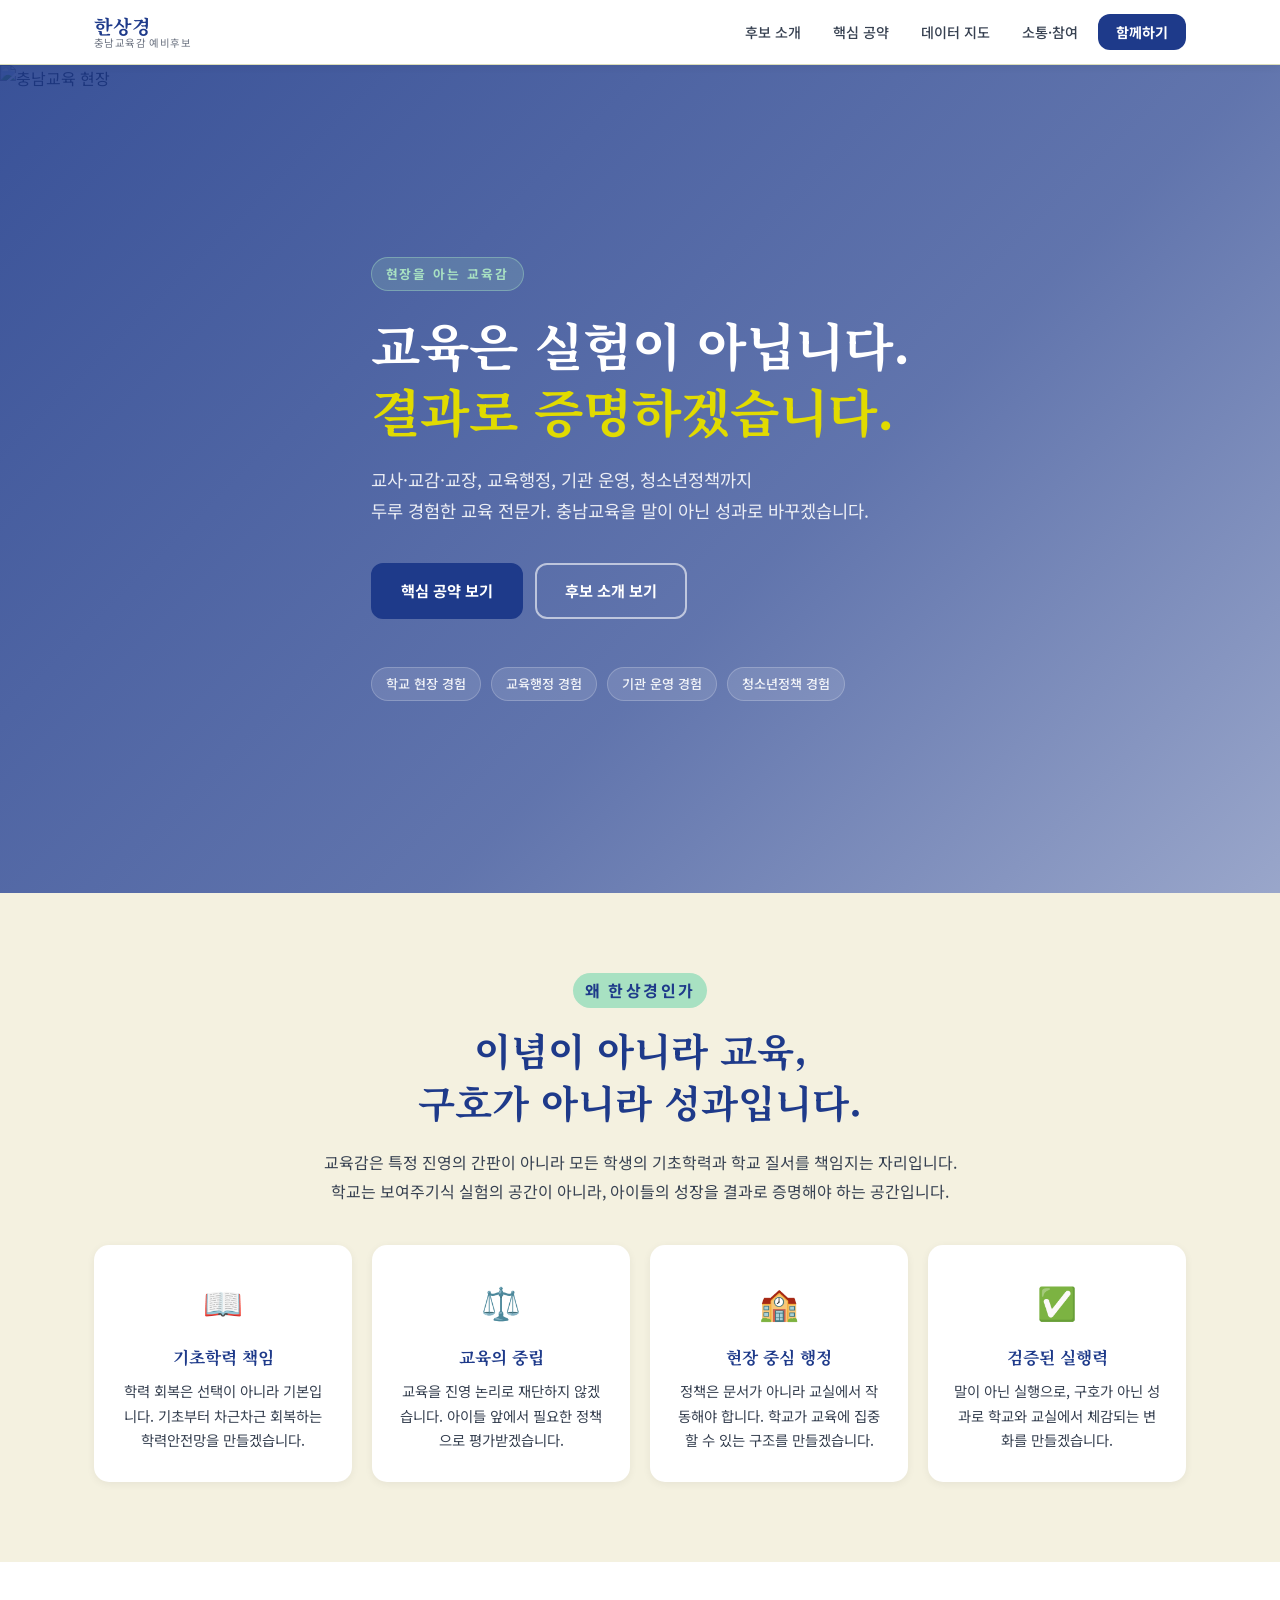
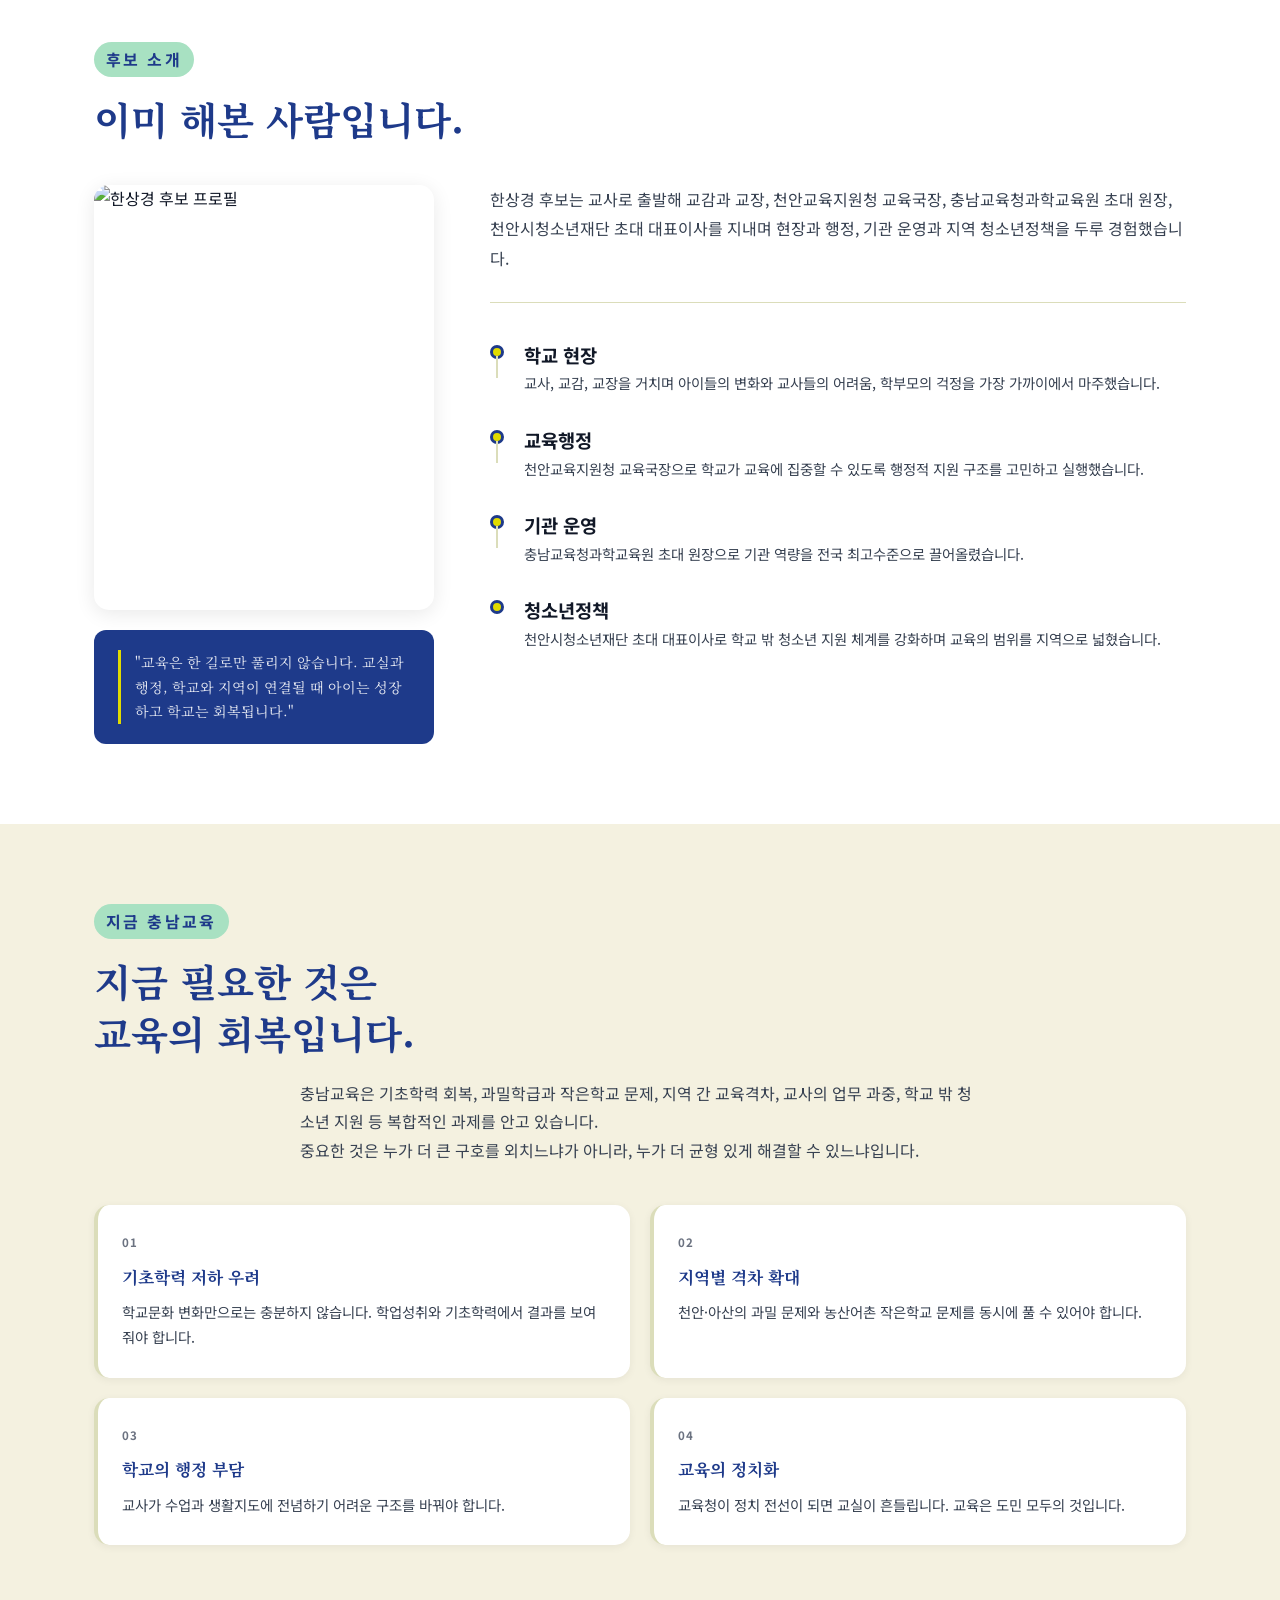
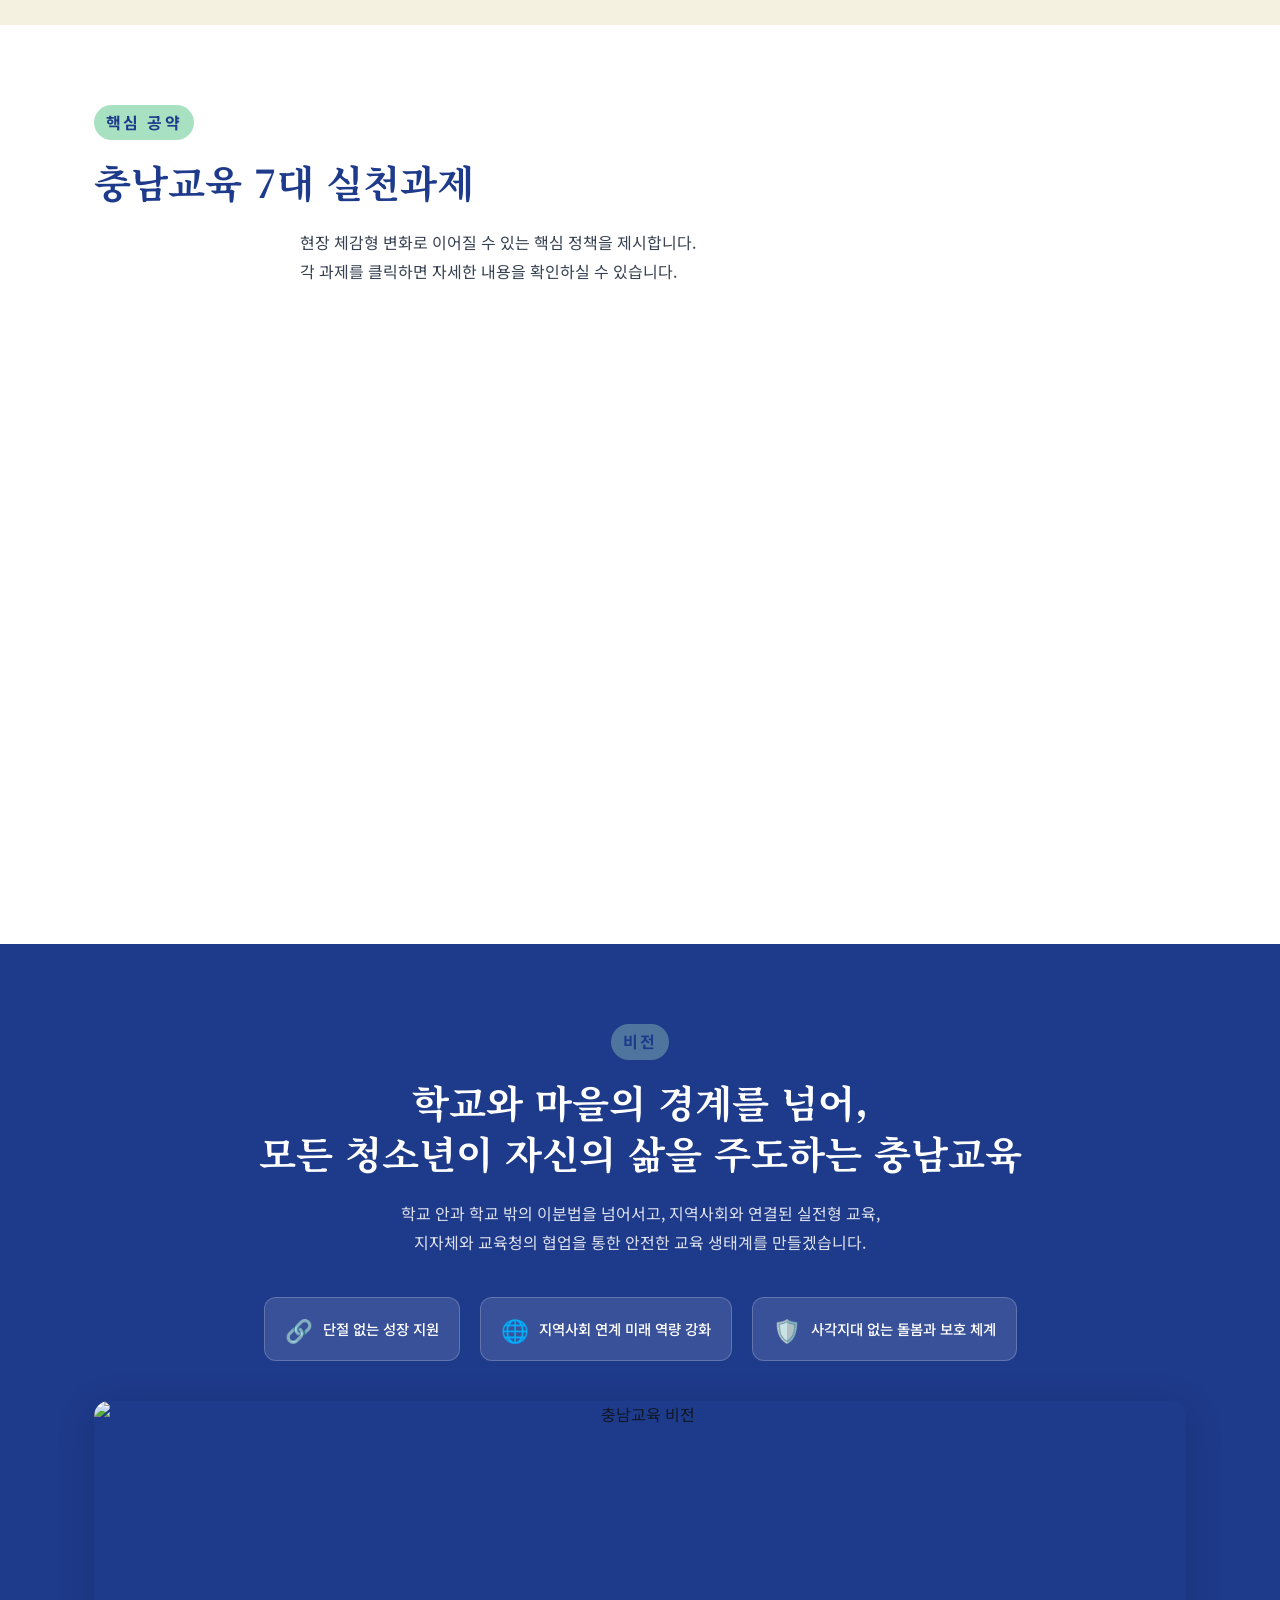
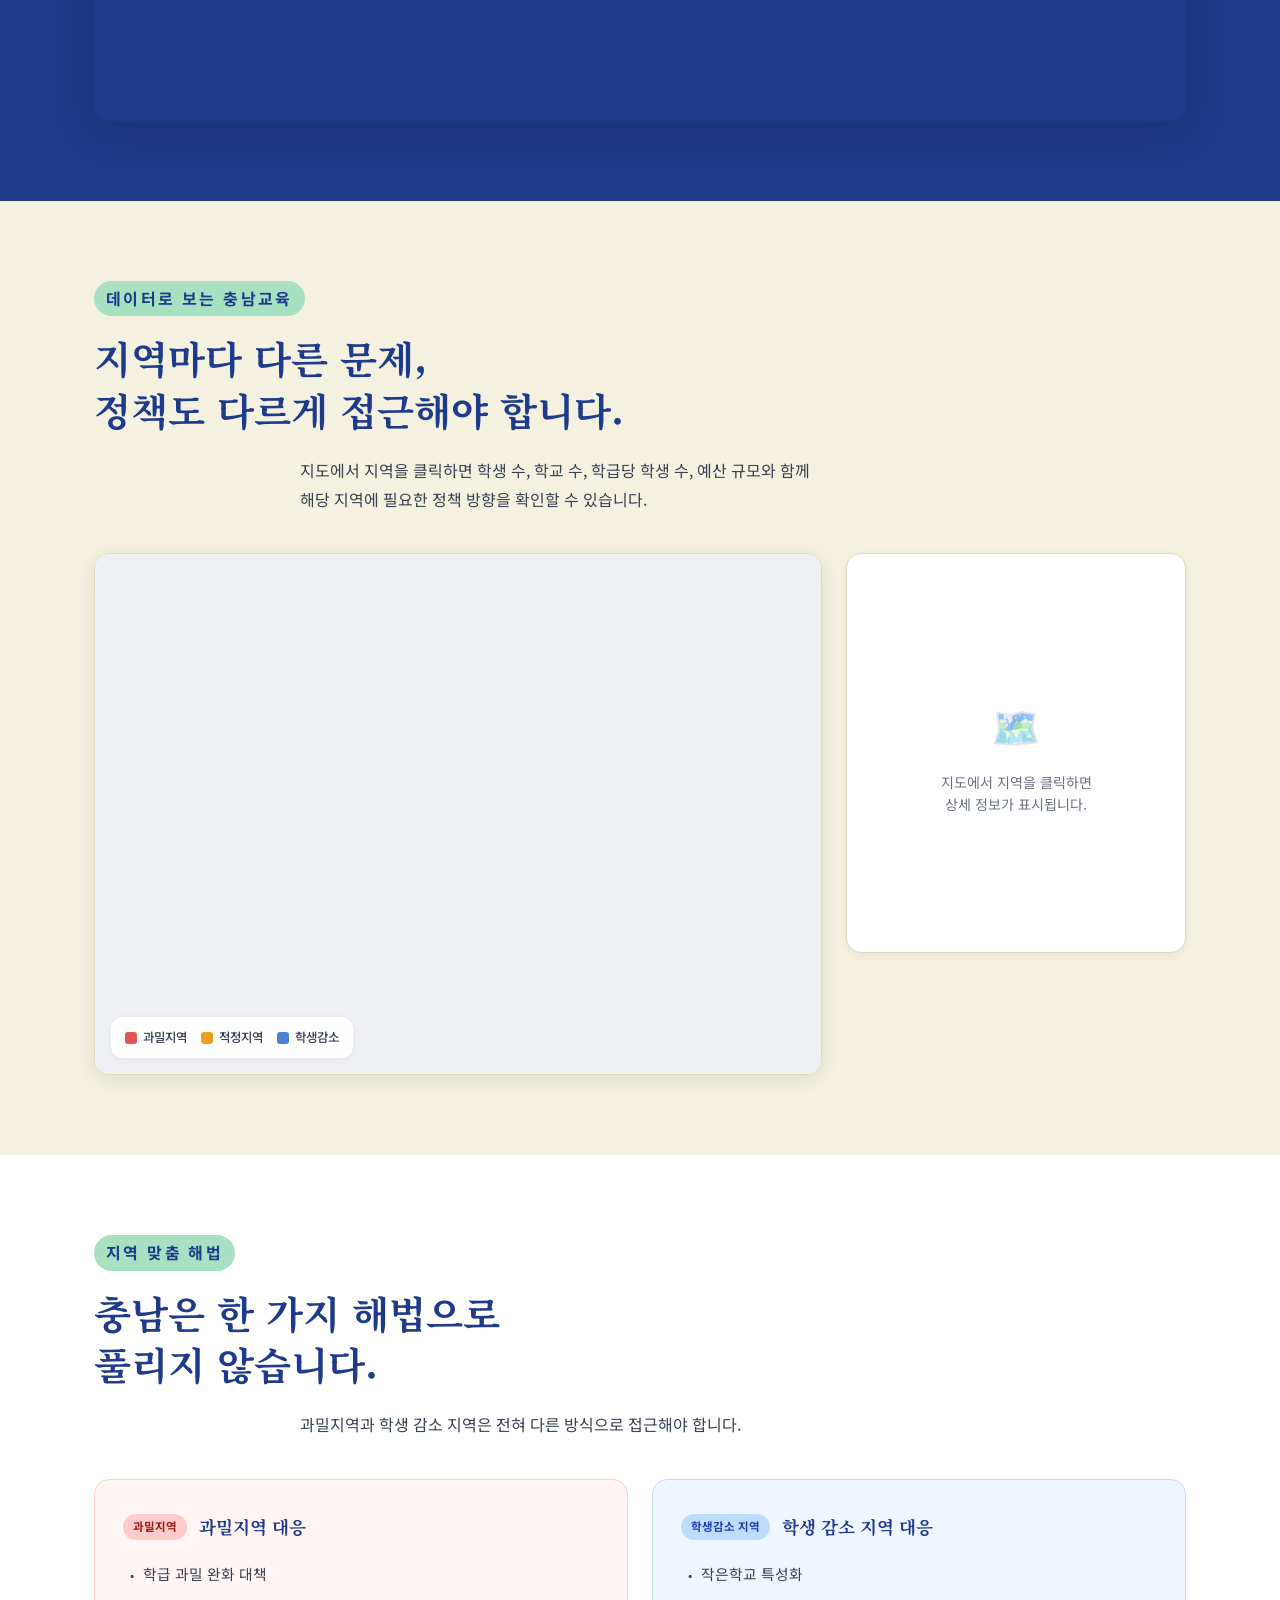
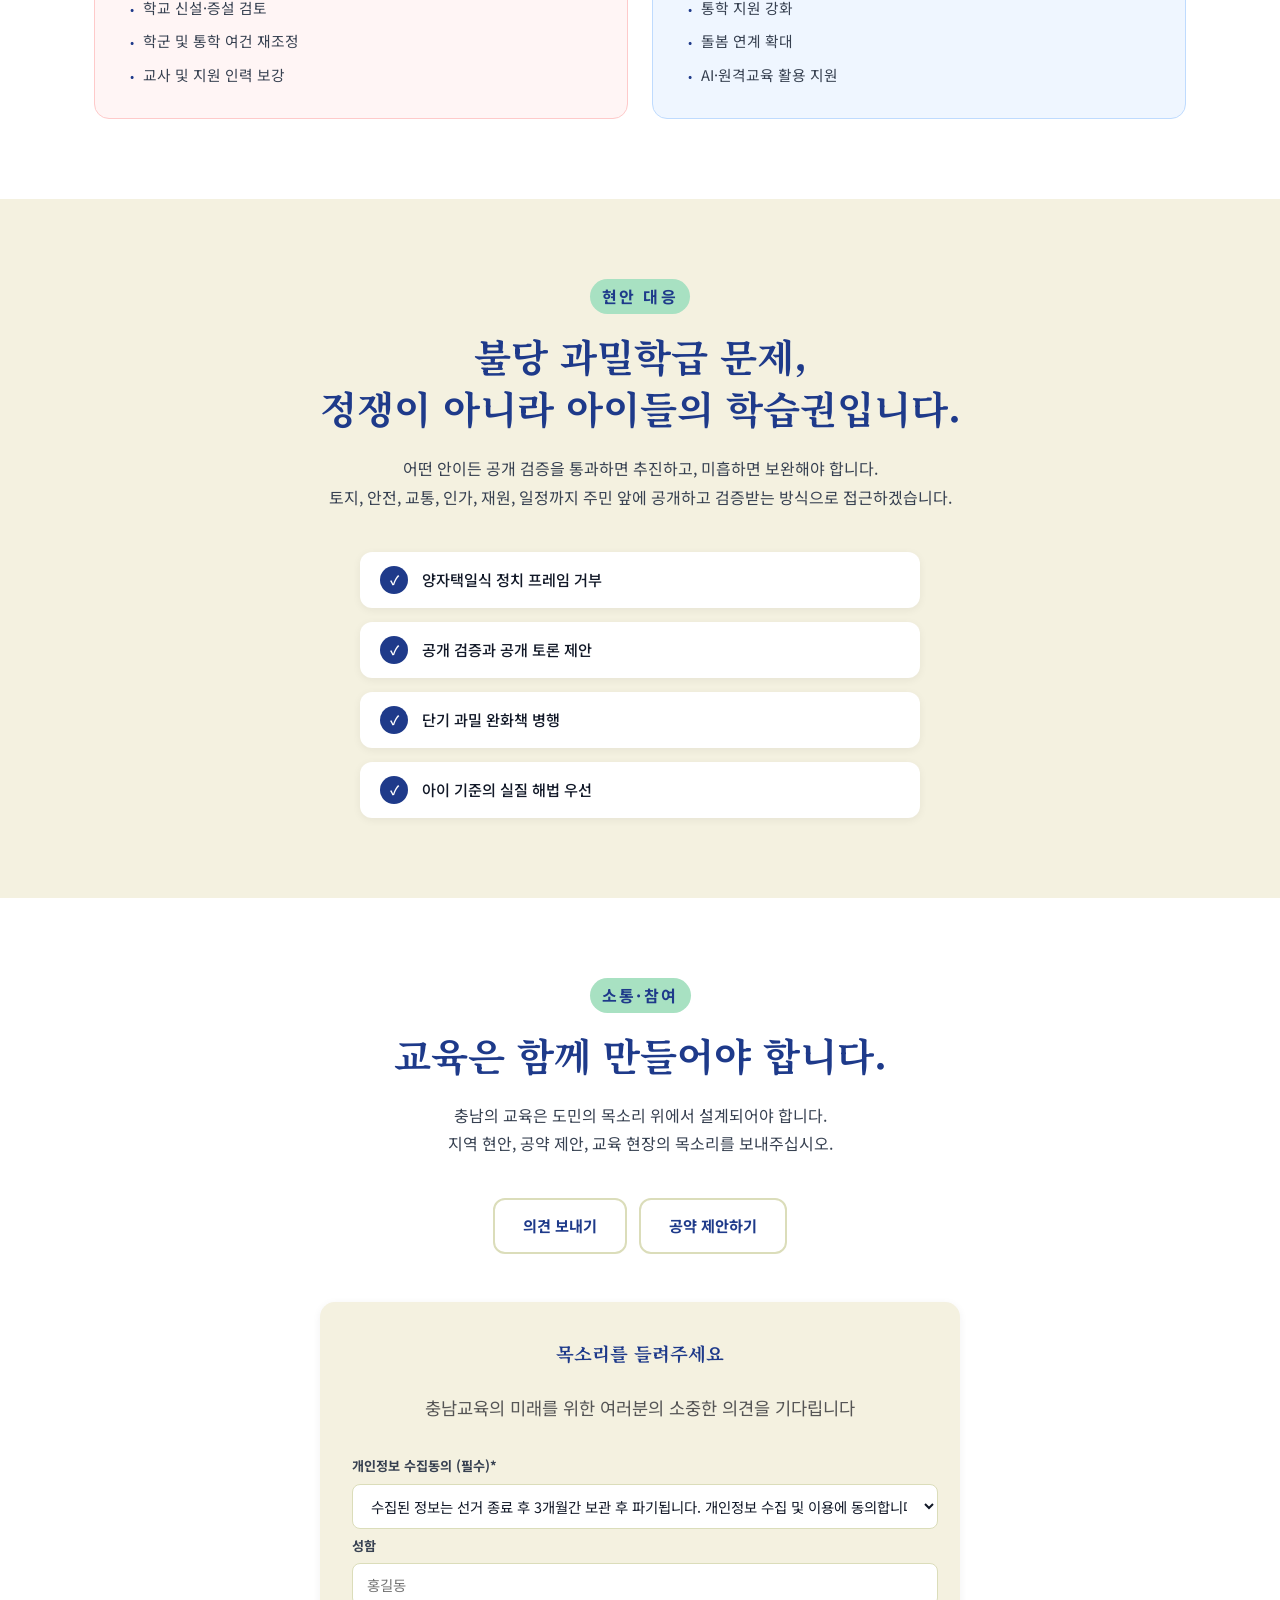
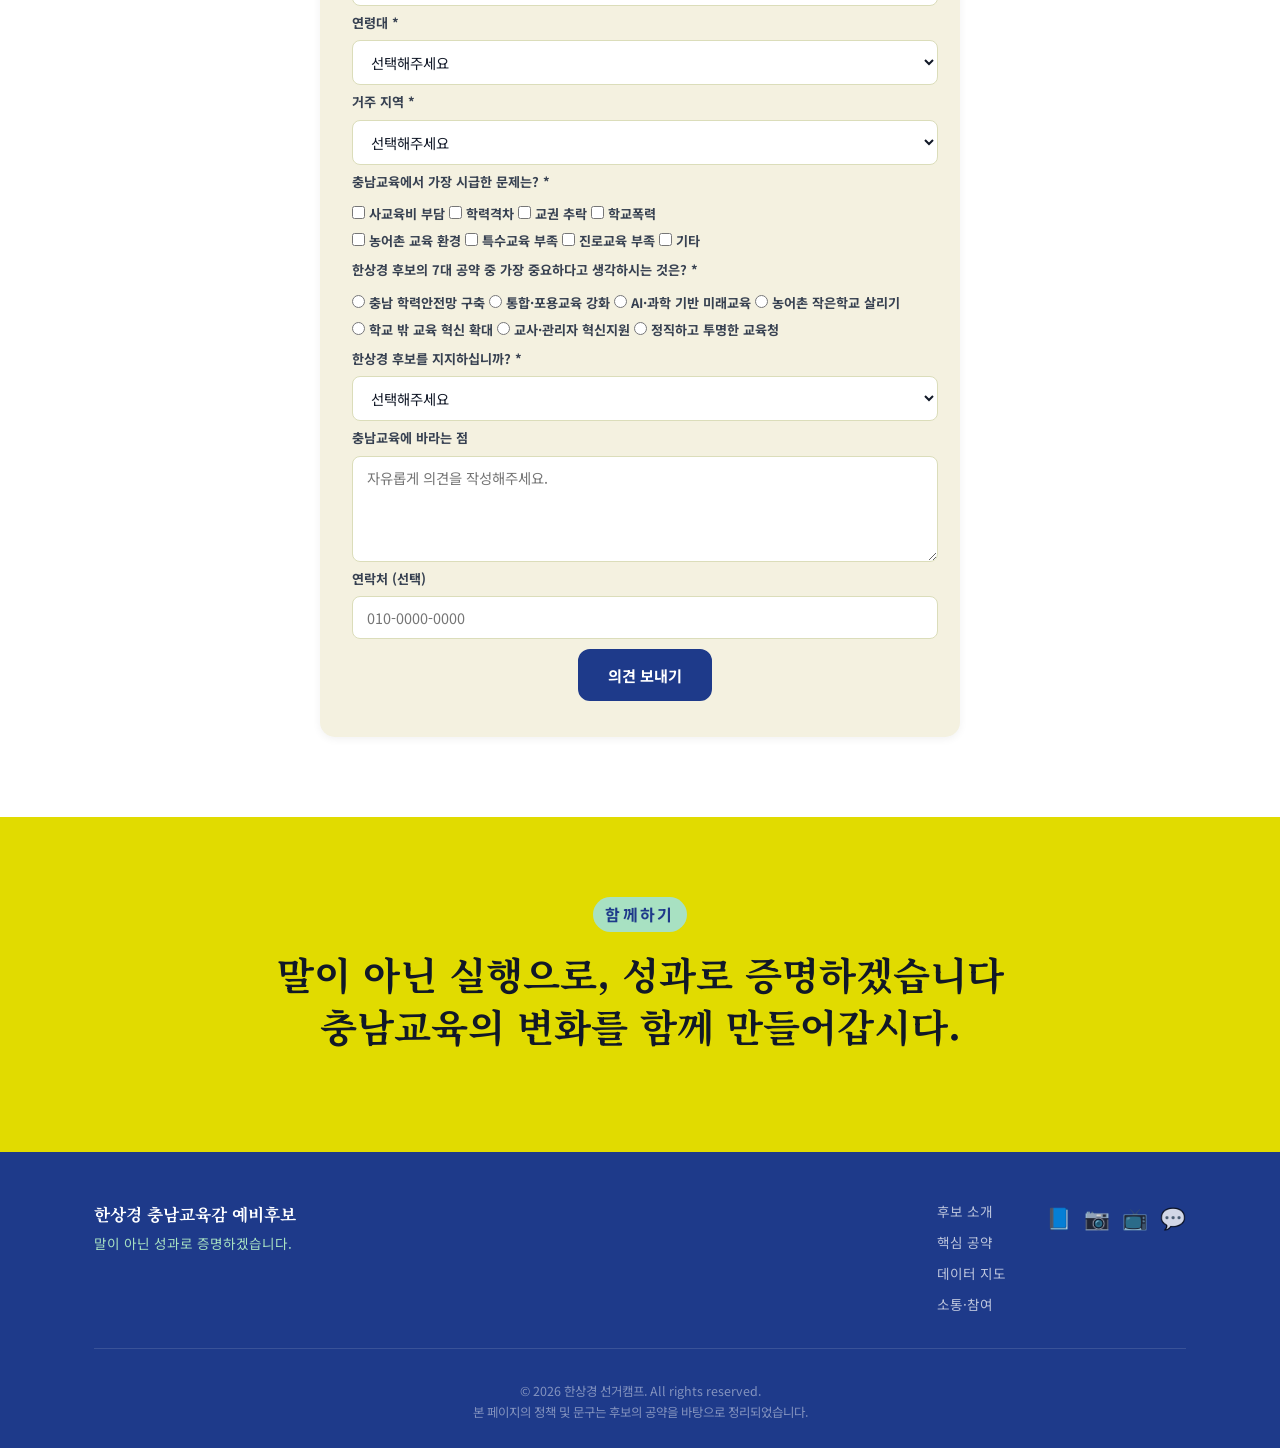
==== commit 66a480c5: "Add files via upload" ====
--- a/index.html
+++ b/index.html
@@ -134,7 +134,7 @@
               예) src="./images/profile.jpg"
             -->
             <img
-              src="https://images.unsplash.com/photo-1560250097-0b93528c311a?w=480&q=80"
+              src="./images/profile.jpg"
               alt="한상경 후보 프로필"
               class="about-photo"
               id="about-photo"
@@ -155,28 +155,28 @@
               <div class="timeline-item">
                 <div class="timeline-dot"></div>
                 <div class="timeline-body">
-                  <h4>학교 현장</h4>
+                  <h3>학교 현장</h3>
                   <p>교사, 교감, 교장을 거치며 아이들의 변화와 교사들의 어려움, 학부모의 걱정을 가장 가까이에서 마주했습니다.</p>
                 </div>
               </div>
               <div class="timeline-item">
                 <div class="timeline-dot"></div>
                 <div class="timeline-body">
-                  <h4>교육행정</h4>
+                  <h3>교육행정</h3>
                   <p>천안교육지원청 교육국장으로 학교가 교육에 집중할 수 있도록 행정적 지원 구조를 고민하고 실행했습니다.</p>
                 </div>
               </div>
               <div class="timeline-item">
                 <div class="timeline-dot"></div>
                 <div class="timeline-body">
-                  <h4>기관 운영</h4>
+                  <h3>기관 운영</h3>
                   <p>충남교육청과학교육원 초대 원장으로 기관 역량을 전국 최고수준으로 끌어올렸습니다.</p>
                 </div>
               </div>
               <div class="timeline-item">
                 <div class="timeline-dot"></div>
                 <div class="timeline-body">
-                  <h4>청소년정책</h4>
+                  <h3>청소년정책</h3>
                   <p>천안시청소년재단 초대 대표이사로 학교 밖 청소년 지원 체계를 강화하며 교육의 범위를 지역으로 넓혔습니다.</p>
                 </div>
               </div>
@@ -198,22 +198,22 @@
         <div class="cards-grid two-col">
           <div class="issue-card">
             <span class="issue-num">01</span>
-            <h3>기초학력 저하 우려</h3>
+            <h3><b>기초학력 저하 우려</b></h3>
             <p>학교문화 변화만으로는 충분하지 않습니다. 학업성취와 기초학력에서 결과를 보여줘야 합니다.</p>
           </div>
           <div class="issue-card">
             <span class="issue-num">02</span>
-            <h3>지역별 격차 확대</h3>
+            <h3><b>지역별 격차 확대</b></h3>
             <p>천안·아산의 과밀 문제와 농산어촌 작은학교 문제를 동시에 풀 수 있어야 합니다.</p>
           </div>
           <div class="issue-card">
             <span class="issue-num">03</span>
-            <h3>학교의 행정 부담</h3>
+            <h3><b>학교의 행정 부담</b></h3>
             <p>교사가 수업과 생활지도에 전념하기 어려운 구조를 바꿔야 합니다.</p>
           </div>
           <div class="issue-card">
             <span class="issue-num">04</span>
-            <h3>교육의 정치화</h3>
+            <h3><b>교육의 정치화</b></h3>
             <p>교육청이 정치 전선이 되면 교실이 흔들립니다. 교육은 도민 모두의 것입니다.</p>
           </div>
         </div>
@@ -424,38 +424,120 @@
         <div class="participation-buttons">
           <a href="/contact/opinion" class="btn btn-secondary">의견 보내기</a>
           <a href="/contact/policy" class="btn btn-secondary">공약 제안하기</a>
-          <a href="/contact/join" class="btn btn-secondary">캠프 참여 신청</a>
+          <!--  <a href="/contact/join" class="btn btn-secondary">캠프 참여 신청</a>  -->
         </div>
 
         <!-- 참여 폼 -->
         <div class="contact-form-wrap">
           <h3>목소리를 들려주세요</h3>
+          <p style="text-align: center; margin-bottom: 2rem; font-size: 1.1rem; color: #555;">
+            충남교육의 미래를 위한 여러분의 소중한 의견을 기다립니다
+          </p>
+
           <form id="participationForm" class="contact-form">
             <div class="form-row">
               <div class="form-group">
+
+                <label for="age">개인정보 수집동의 (필수)*</label>
+                <select id="age" name="age" required>
+                    <option value="">수집된 정보는 선거 종료 후 3개월간 보관 후 파기됩니다. 개인정보 수집 및 이용에 동의합니다. </option>
+                    <option value="네">네</option>
+                    <option value="아니요">아니오</option>
+
+                </select>
+              <div class="form-group">
                 <label for="formName">성함</label>
                 <input type="text" id="formName" name="name" placeholder="홍길동" required />
               </div>
+
               <div class="form-group">
-                <label for="formRegion">거주 지역</label>
-                <select id="formRegion" name="region" required>
-                  <option value="">선택해주세요</option>
-                  <option>천안시</option><option>아산시</option><option>공주시</option>
-                  <option>보령시</option><option>서산시</option><option>논산시</option>
-                  <option>계룡시</option><option>당진시</option><option>금산군</option>
-                  <option>부여군</option><option>서천군</option><option>청양군</option>
-                  <option>홍성군</option><option>예산군</option><option>태안군</option>
+                <label for="age">연령대 *</label>
+                <select id="age" name="age" required>
+                    <option value="">선택해주세요</option>
+                    <option value="20대">20대</option>
+                    <option value="30대">30대</option>
+                    <option value="40대">40대</option>
+                    <option value="50대">50대</option>
+                    <option value="60대 이상">60대 이상</option>
                 </select>
-              </div>
-            </div>
+            </div>
+
+
+              <div class="form-group">
+                 <label for="region">거주 지역 *</label>
+                <select id="region" name="region" required>
+                    <option value="">선택해주세요</option>
+                    <option value="천안시">천안시</option>
+                    <option value="아산시">아산시</option>
+                    <option value="홍성군">홍성군</option>
+                    <option value="보령시">보령시</option>
+                    <option value="서산시">서산시</option>
+                    <option value="당진시">당진시</option>
+                    <option value="공주시">공주시</option>
+                    <option value="논산시">논산시</option>
+                    <option value="계룡시">계룡시</option>
+                    <option value="금산군">금산군</option>
+                    <option value="부여군">부여군</option>
+                    <option value="서천군">서천군</option>
+                    <option value="청양군">청양군</option>
+                    <option value="예산군">예산군</option>
+                    <option value="태안군">태안군</option>
+                </select>
+              </div>
+            
+
+            <div class="form-group">
+                <label>충남교육에서 가장 시급한 문제는? *</label>
+                <div class="checkbox-group">
+                    <label><input type="checkbox" name="urgent_issues" value="사교육비 부담"> 사교육비 부담</label>
+                    <label><input type="checkbox" name="urgent_issues" value="학력격차"> 학력격차</label>
+                    <label><input type="checkbox" name="urgent_issues" value="교권 추락"> 교권 추락</label>
+                    <label><input type="checkbox" name="urgent_issues" value="학교폭력"> 학교폭력</label><p>
+                    <label><input type="checkbox" name="urgent_issues" value="농어촌 교육 환경"> 농어촌 교육 환경</label>
+                    <label><input type="checkbox" name="urgent_issues" value="특수교육 부족"> 특수교육 부족</label>
+                    <label><input type="checkbox" name="urgent_issues" value="진로교육 부족"> 진로교육 부족</label>
+                    <label><input type="checkbox" name="urgent_issues" value="기타"> 기타</label></p>
+                </div>
+            </div>
+
+            <div class="form-group">
+                <label>한상경 후보의 7대 공약 중 가장 중요하다고 생각하시는 것은? *</label>
+                <div class="radio-group">
+                    <label><input type="radio" name="important_promise" value="학력안전망" required> 충남 학력안전망 구축</label>
+                    <label><input type="radio" name="important_promise" value="통합교육"> 통합·포용교육 강화</label>
+                    <label><input type="radio" name="important_promise" value="AI과학교육"> AI·과학 기반 미래교육</label>
+                    <label><input type="radio" name="important_promise" value="작은학교"> 농어촌 작은학교 살리기</label><p></p>
+                    <label><input type="radio" name="important_promise" value="학교밖교육"> 학교 밖 교육 혁신 확대</label>
+                    <label><input type="radio" name="important_promise" value="교사지원"> 교사·관리자 혁신지원</label>
+                    <label><input type="radio" name="important_promise" value="투명행정"> 정직하고 투명한 교육청</label>
+                </div>
+            </div>
+
+            <div class="form-group">
+                <label for="support">한상경 후보를 지지하십니까? *</label>
+                <select id="support" name="support" required>
+                    <option value="">선택해주세요</option>
+                    <option value="적극 지지">적극 지지</option>
+                    <option value="지지">지지</option>
+                    <option value="보통">보통</option>
+                    <option value="반대">반대</option>
+                    <option value="잘 모르겠음">잘 모르겠음</option>
+                </select>
+            </div>
+
+
             <div class="form-group">
               <label for="formMessage">충남교육에 바라는 점</label>
               <textarea id="formMessage" name="message" rows="4" placeholder="자유롭게 의견을 작성해주세요."></textarea>
             </div>
+
+
             <div class="form-group">
               <label for="formContact">연락처 (선택)</label>
               <input type="tel" id="formContact" name="contact" placeholder="010-0000-0000" />
             </div>
+
+
             <button type="submit" class="btn btn-primary form-submit">의견 보내기</button>
             <div class="form-success" id="formSuccess">✓ 소중한 의견 감사합니다. 충남교육의 변화를 함께 만들어갑시다.</div>
           </form>
@@ -468,17 +550,13 @@
       <div class="container text-center">
         <p class="section-label">함께하기</p>
         <h2 class="section-title dark">
-          특정 조직의 선택이 아니라,<br />
-          충남도민의 선택을 받겠습니다.
+          말이 아닌 실행으로, 성과로 증명하겠습니다<br>충남교육의 변화를 함께 만들어갑시다.
         </h2>
-        <p class="section-desc dark">
-          교육은 정치가 아닙니다. 교육은 아이들을 위한 것입니다.<br />
-          충남교육의 변화를 함께 만들어주십시오.
-        </p>
-        <div class="cta-buttons">
+     
+        <!-- <div class="cta-buttons">
           <a href="/support" class="btn btn-navy">지지와 응원 보내기</a>
           <a href="/newsletter" class="btn btn-outline-dark">소식 받아보기</a>
-        </div>
+        </div> -->
       </div>
     </section>
 
@@ -499,15 +577,15 @@
           <a href="#participation">소통·참여</a>
         </nav>
         <div class="footer-social">
-          <a href="#" title="Facebook" aria-label="Facebook">📘</a>
-          <a href="#" title="Instagram" aria-label="Instagram">📷</a>
-          <a href="#" title="YouTube" aria-label="YouTube">📺</a>
-          <a href="#" title="KakaoTalk" aria-label="KakaoTalk">💬</a>
+          <a href="https://www.facebook.com/hansang.gyeong.364692" title="Facebook" aria-label="Facebook">📘</a>
+          <a href="https://www.instagram.com/hansanggyeong63/" title="Instagram" aria-label="Instagram">📷</a>
+          <a href="#data-map" title="YouTube" aria-label="YouTube">📺</a>
+          <a href="#participation" title="KakaoTalk" aria-label="KakaoTalk">💬</a>
         </div>
       </div>
       <div class="footer-bottom">
         <p>© 2026 한상경 선거캠프. All rights reserved.</p>
-        <p class="footer-notice">본 페이지의 정책 및 문구는 공개 발언과 제공 자료를 바탕으로 정리되었습니다.</p>
+        <p class="footer-notice">본 페이지의 정책 및 문구는 후보의 공약을 바탕으로 정리되었습니다.</p>
       </div>
     </div>
   </footer>
--- a/style.css
+++ b/style.css
@@ -113,7 +113,7 @@
 .section-label {
   display: inline-block;
   font-family: 'Noto Sans KR', sans-serif;
-  font-size: 0.75rem;
+  font-size: 1rem;
   font-weight: 700;
   letter-spacing: 0.15em;
   text-transform: uppercase;
@@ -131,7 +131,7 @@
 /* 섹션 제목 */
 .section-title {
   font-family: 'Noto Serif KR', serif;
-  font-size: clamp(1.6rem, 3.5vw, 2.4rem);
+  font-size: clamp(2.4rem, 3.2vw, 2.4rem);
   font-weight: 700;
   line-height: 1.35;
   color: var(--color-navy);
@@ -667,7 +667,7 @@
 }
 .policy-title {
   font-family: 'Noto Serif KR', serif;
-  font-size: 0.95rem;
+  font-size: 1.25rem;
   font-weight: 700;
   color: var(--color-navy);
   line-height: 1.45;
@@ -769,7 +769,7 @@
   margin-bottom: 12px;
 }
 .modal-title {
-  font-family: 'Noto Serif KR', serif;
+  font-family: 'Noto Serif KR', sans-serif;
   font-size: 1.3rem;
   font-weight: 700;
   color: var(--color-navy);
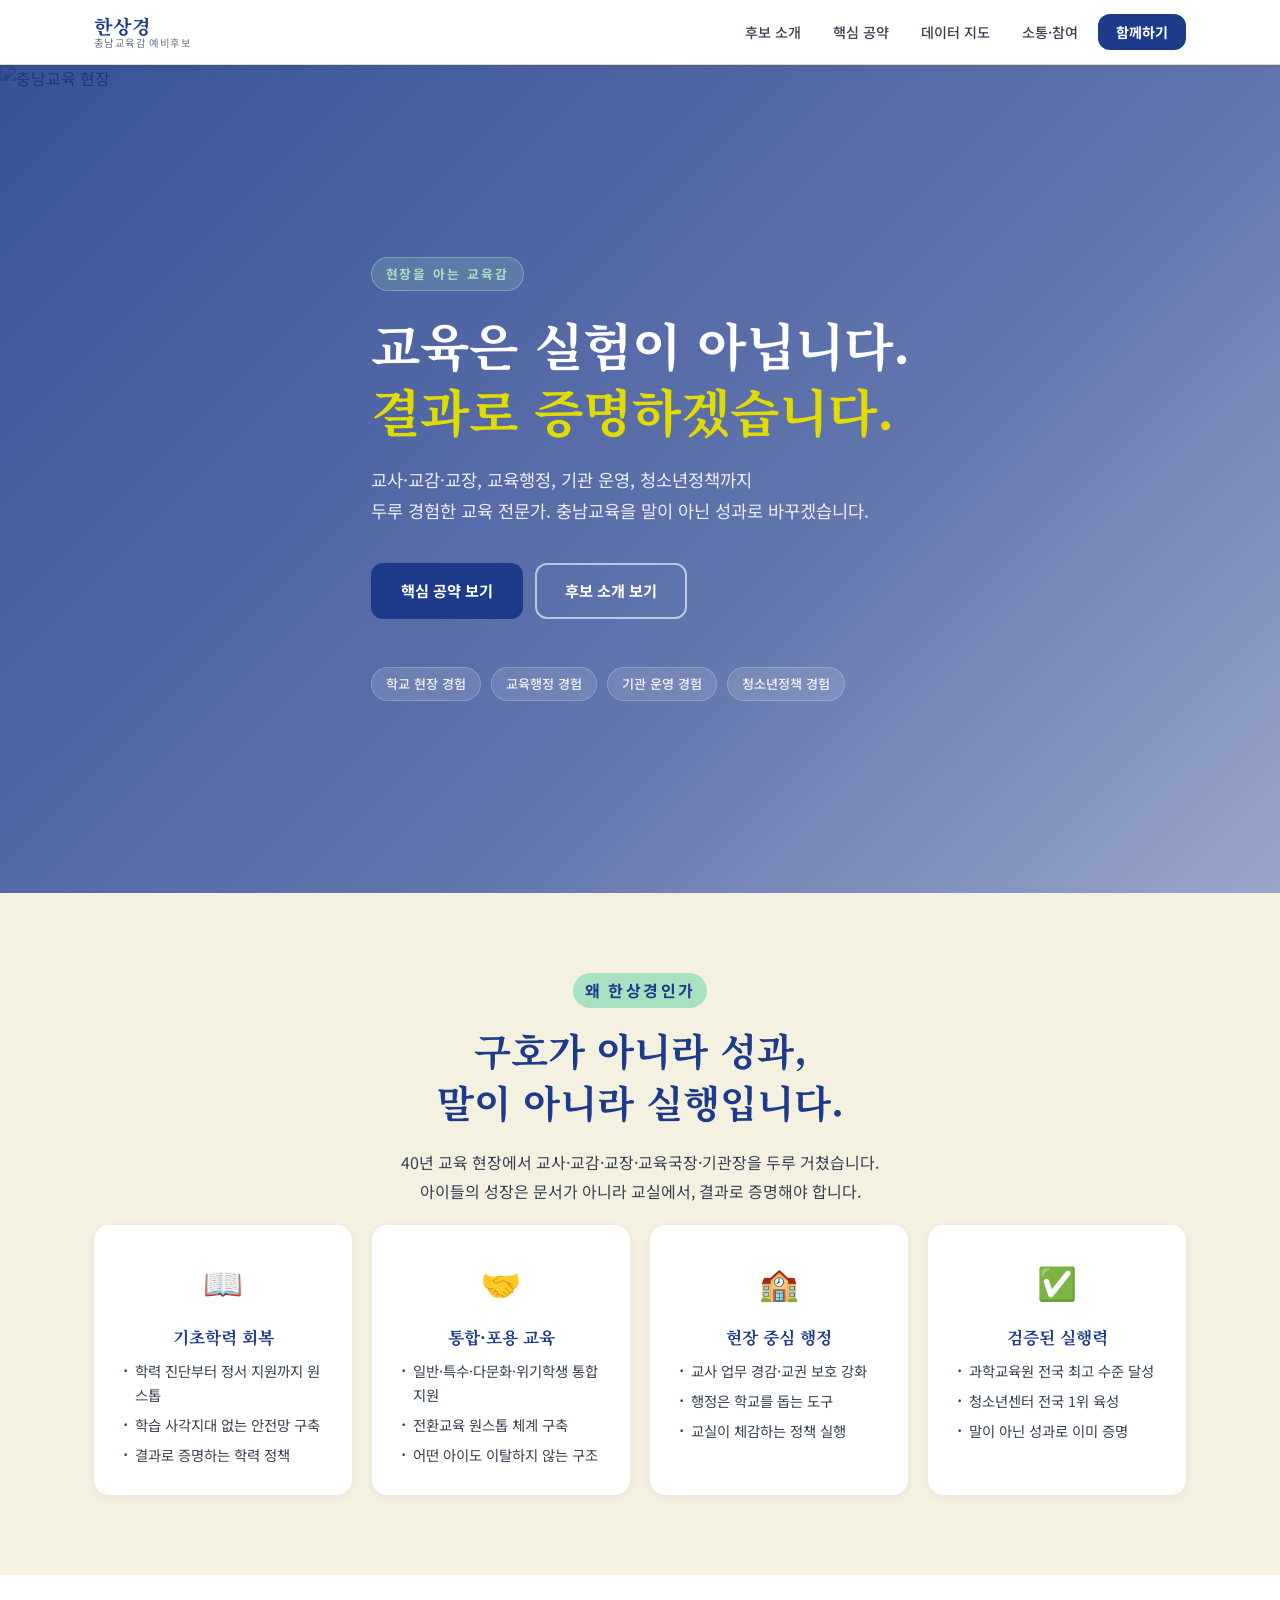
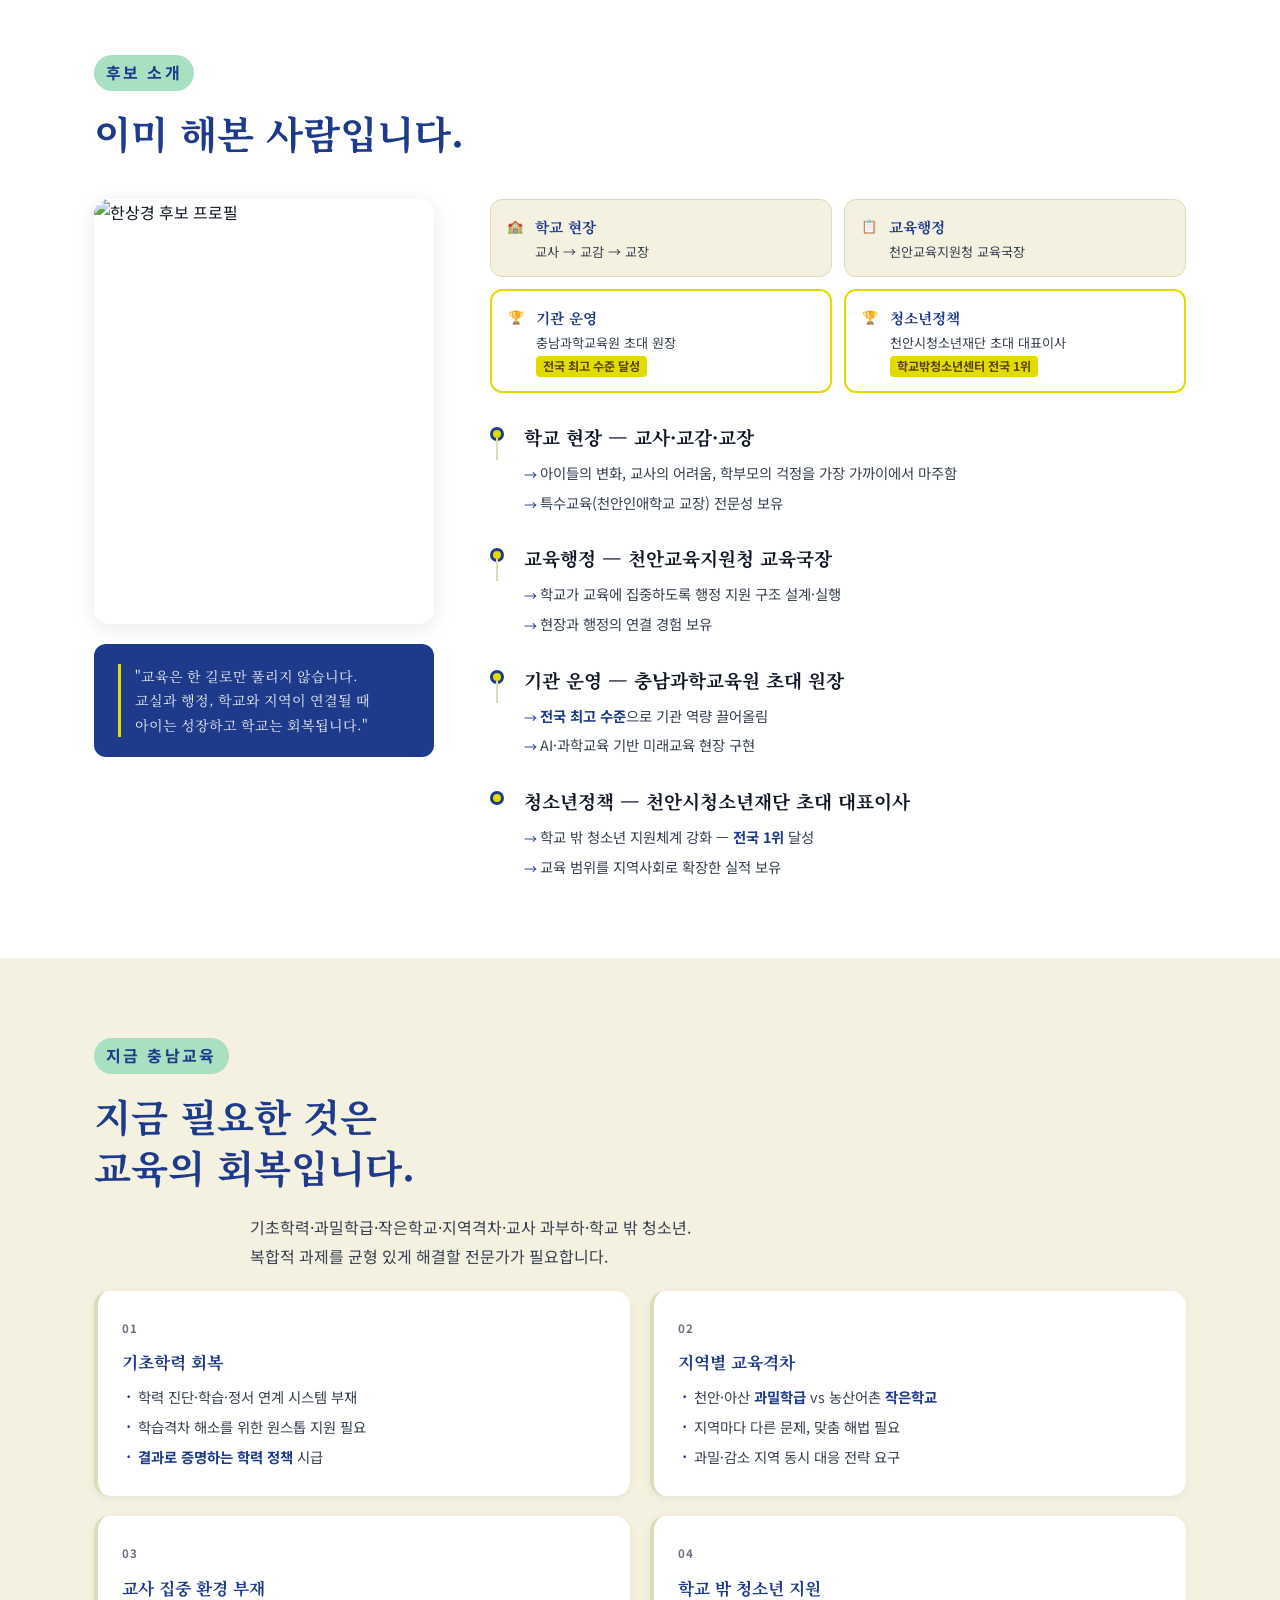
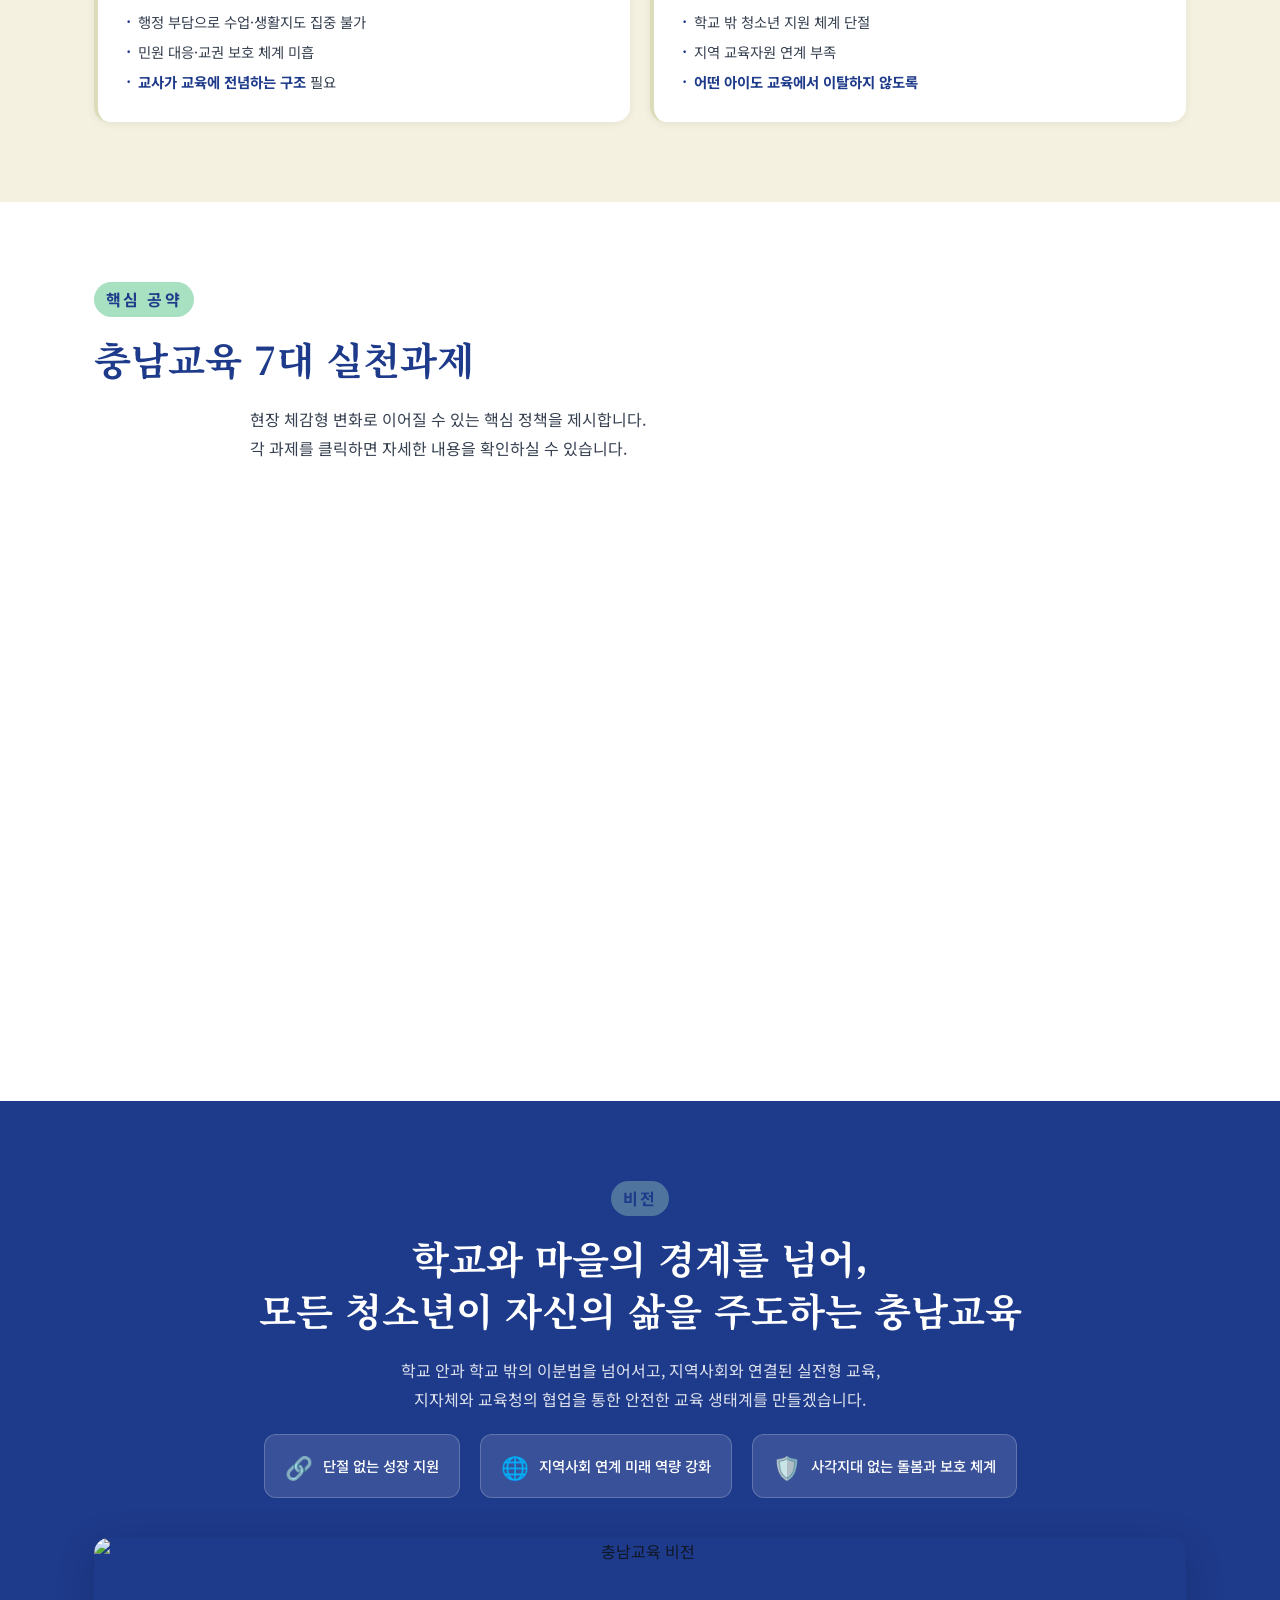
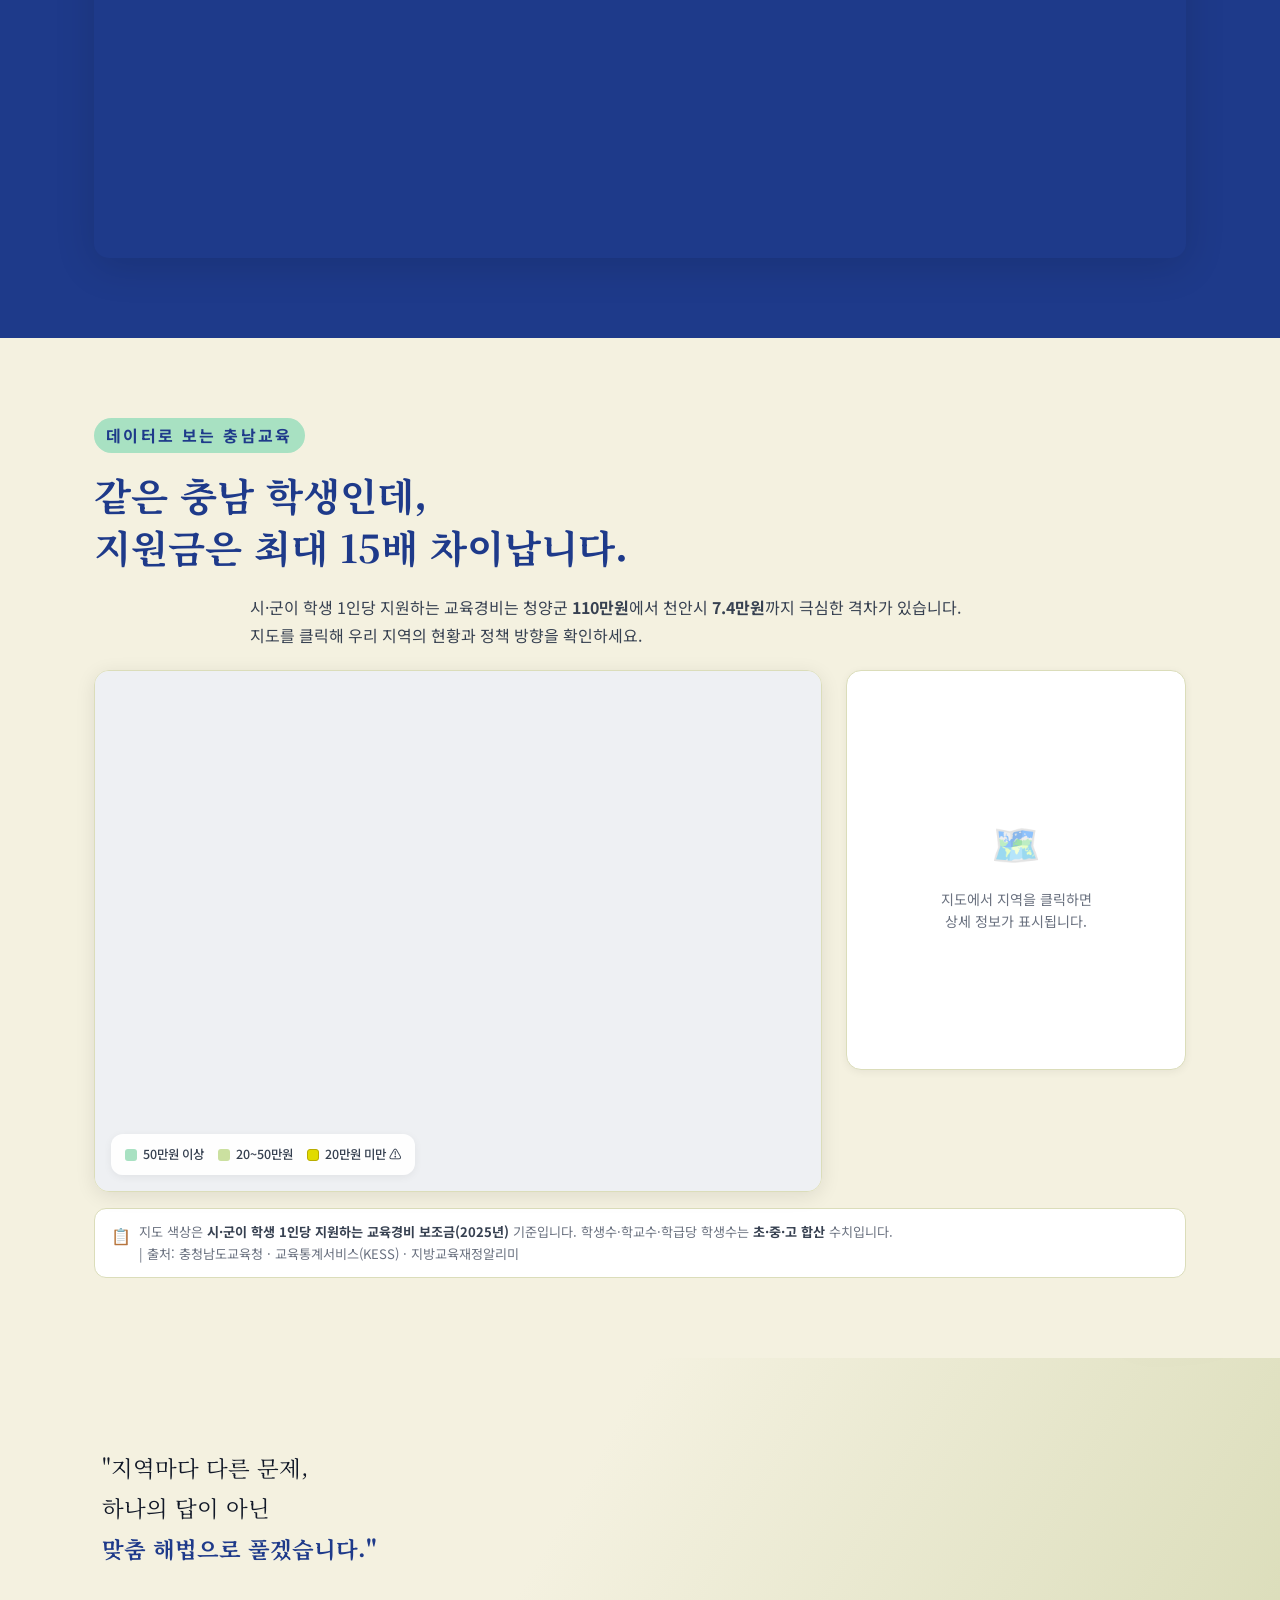
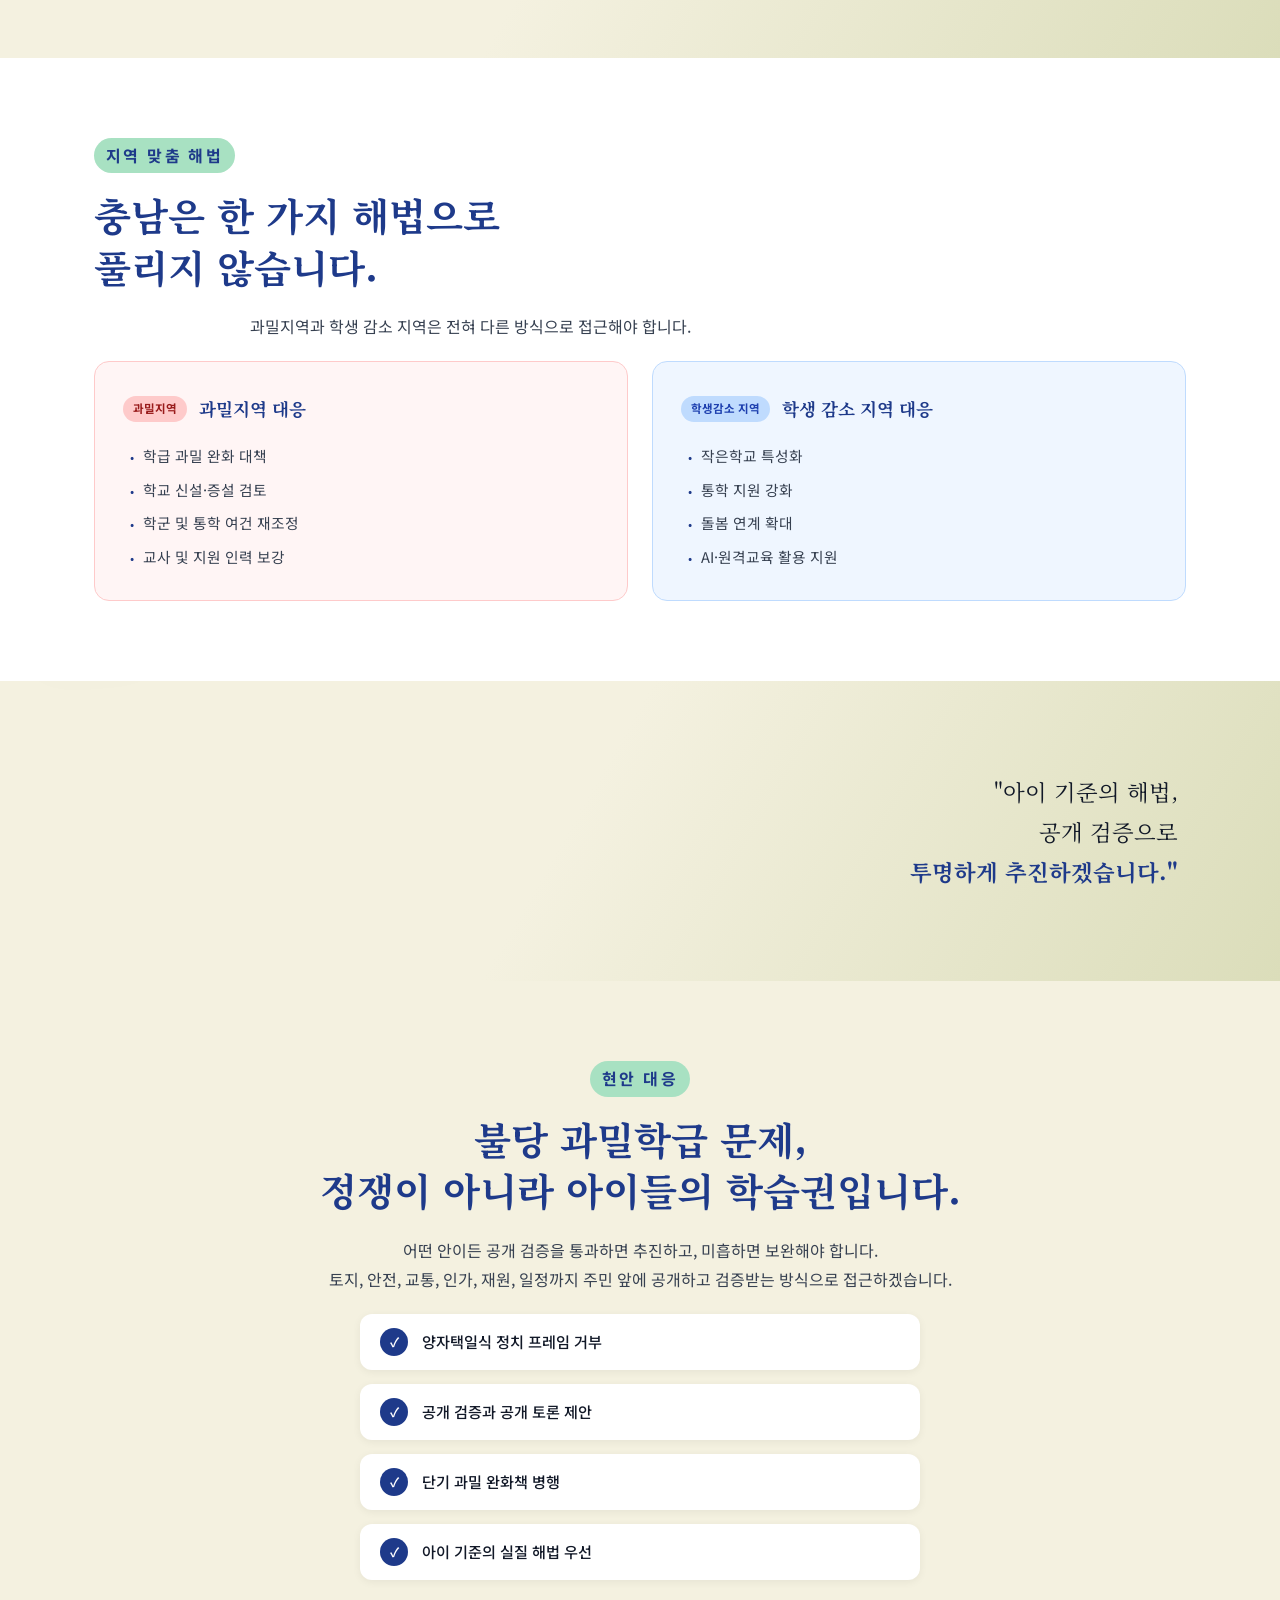
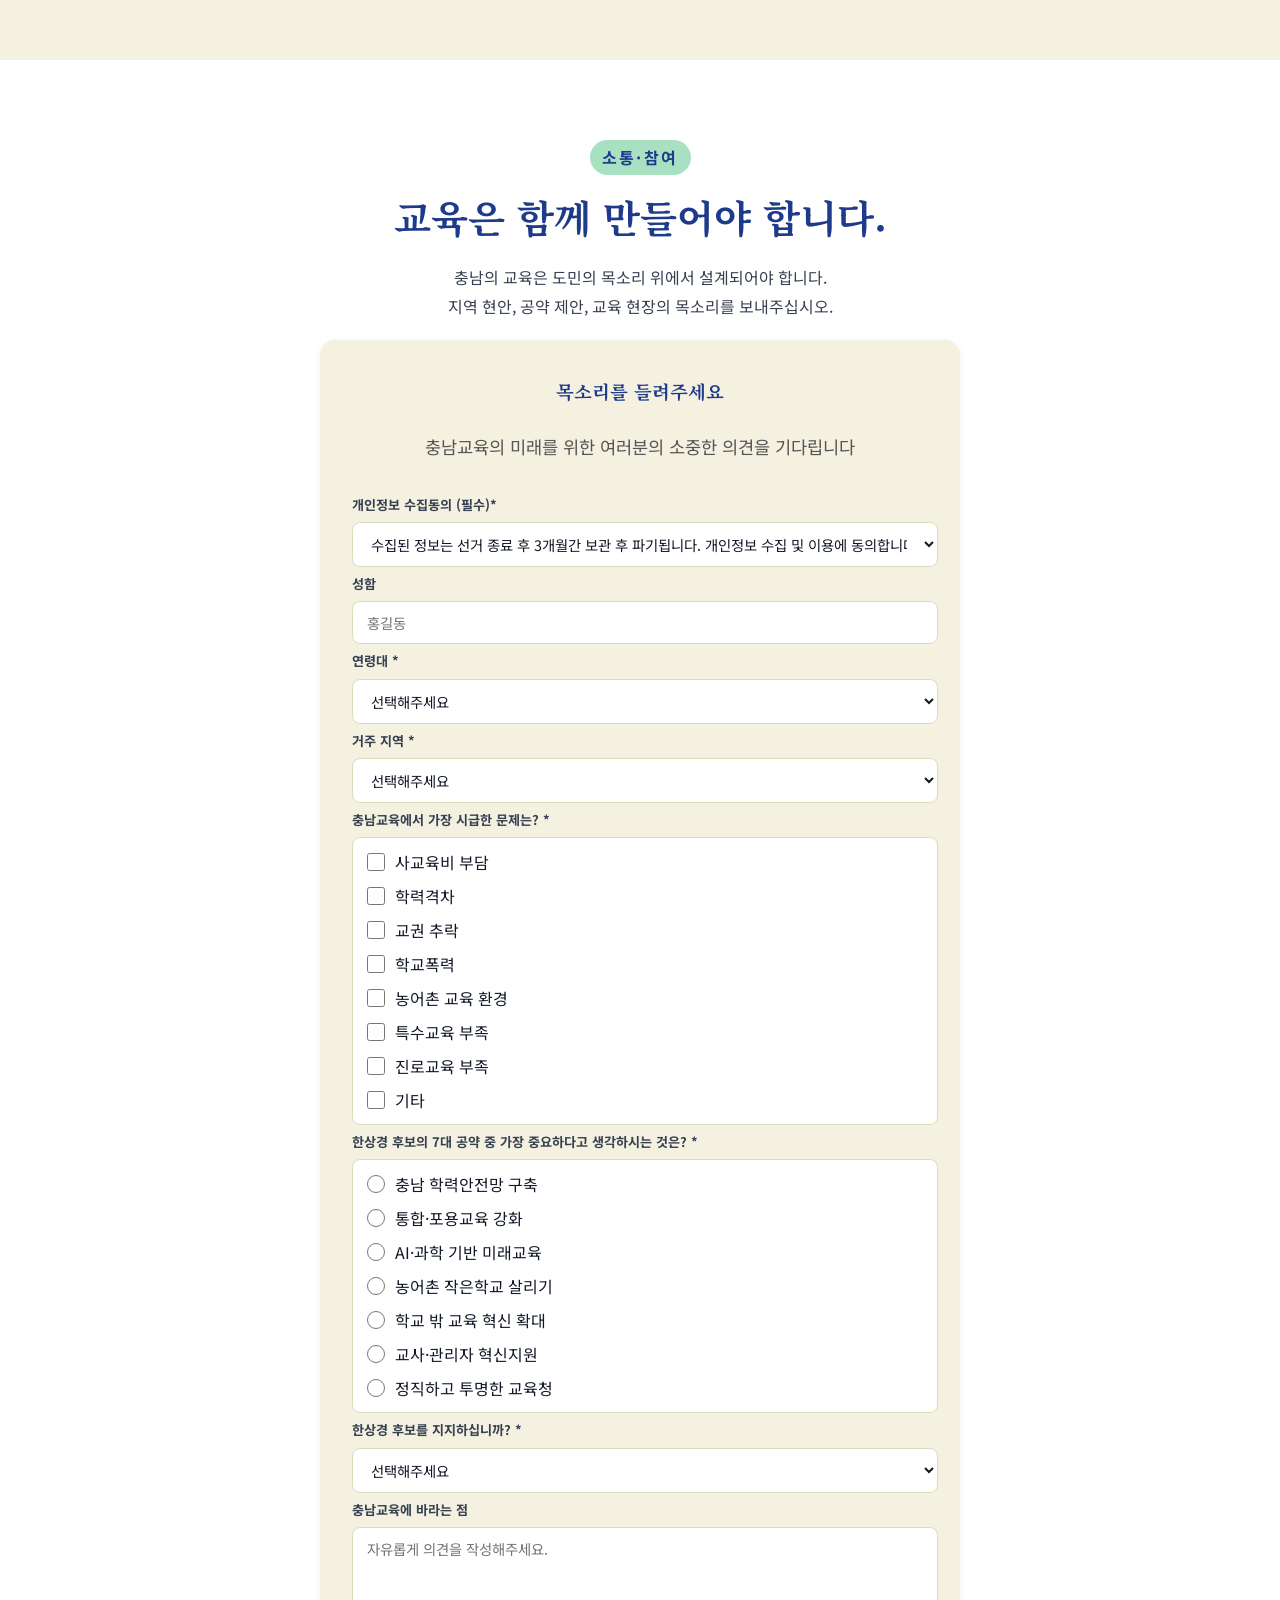
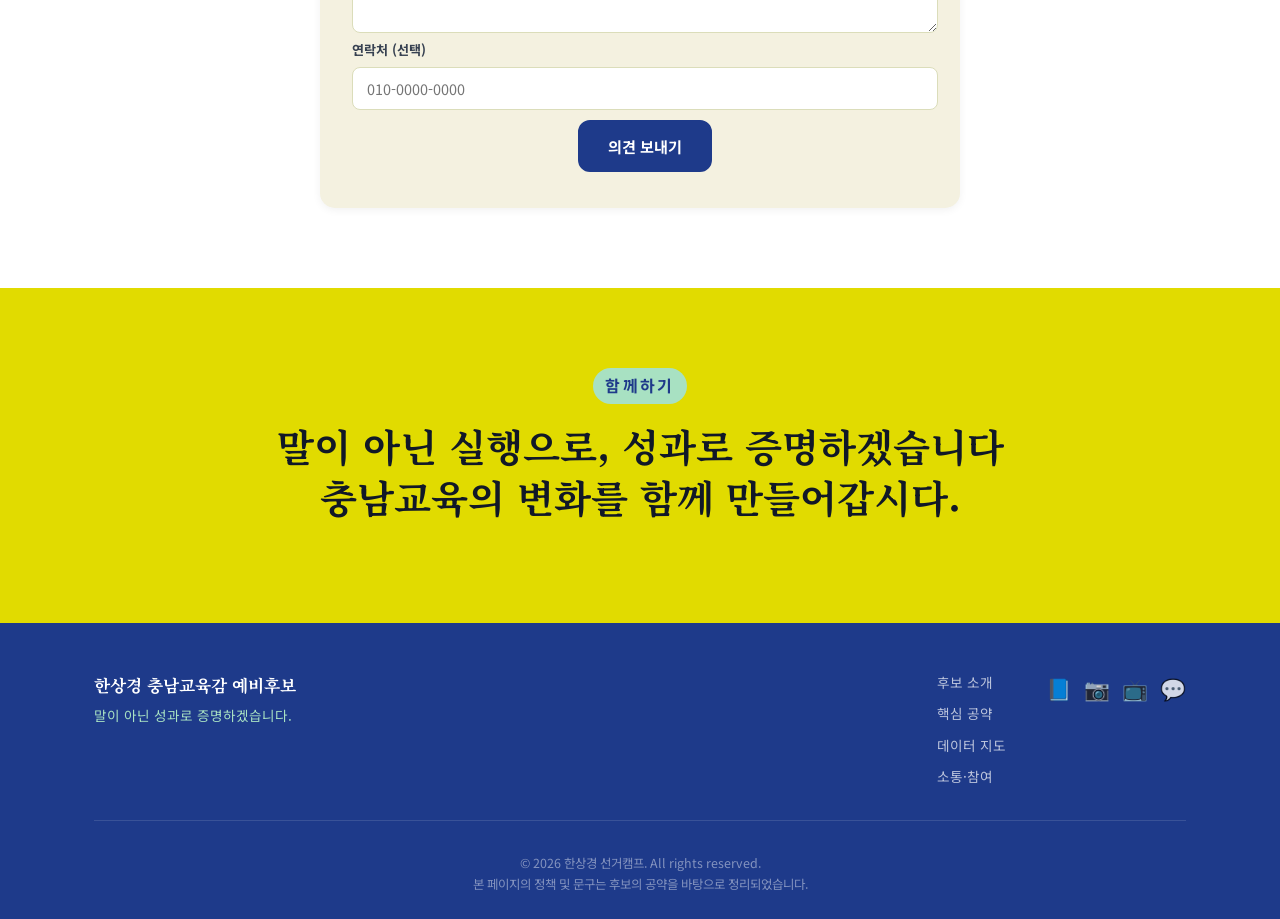
==== commit e969622c: "Add files via upload" ====
--- a/index.html
+++ b/index.html
@@ -89,31 +89,47 @@
     <section id="philosophy" class="section section-cream">
       <div class="container">
         <p class="section-label">왜 한상경인가</p>
-        <h2 class="section-title">이념이 아니라 교육,<br />구호가 아니라 성과입니다.</h2>
+        <h2 class="section-title">구호가 아니라 성과,<br />말이 아니라 실행입니다.</h2>
         <p class="section-desc">
-          교육감은 특정 진영의 간판이 아니라 모든 학생의 기초학력과 학교 질서를 책임지는 자리입니다.<br />
-          학교는 보여주기식 실험의 공간이 아니라, 아이들의 성장을 결과로 증명해야 하는 공간입니다.
+          40년 교육 현장에서 교사·교감·교장·교육국장·기관장을 두루 거쳤습니다.<br />
+          아이들의 성장은 문서가 아니라 교실에서, 결과로 증명해야 합니다.
         </p>
         <div class="cards-grid four-col">
           <div class="info-card">
             <div class="info-card-icon">📖</div>
-            <h3>기초학력 책임</h3>
-            <p>학력 회복은 선택이 아니라 기본입니다. 기초부터 차근차근 회복하는 학력안전망을 만들겠습니다.</p>
+            <h3>기초학력 회복</h3>
+            <ul class="card-bullets">
+              <li>학력 진단부터 정서 지원까지 원스톱</li>
+              <li>학습 사각지대 없는 안전망 구축</li>
+              <li>결과로 증명하는 학력 정책</li>
+            </ul>
           </div>
           <div class="info-card">
-            <div class="info-card-icon">⚖️</div>
-            <h3>교육의 중립</h3>
-            <p>교육을 진영 논리로 재단하지 않겠습니다. 아이들 앞에서 필요한 정책으로 평가받겠습니다.</p>
+            <div class="info-card-icon">🤝</div>
+            <h3>통합·포용 교육</h3>
+            <ul class="card-bullets">
+              <li>일반·특수·다문화·위기학생 통합 지원</li>
+              <li>전환교육 원스톱 체계 구축</li>
+              <li>어떤 아이도 이탈하지 않는 구조</li>
+            </ul>
           </div>
           <div class="info-card">
             <div class="info-card-icon">🏫</div>
             <h3>현장 중심 행정</h3>
-            <p>정책은 문서가 아니라 교실에서 작동해야 합니다. 학교가 교육에 집중할 수 있는 구조를 만들겠습니다.</p>
+            <ul class="card-bullets">
+              <li>교사 업무 경감·교권 보호 강화</li>
+              <li>행정은 학교를 돕는 도구</li>
+              <li>교실이 체감하는 정책 실행</li>
+            </ul>
           </div>
           <div class="info-card">
             <div class="info-card-icon">✅</div>
             <h3>검증된 실행력</h3>
-            <p>말이 아닌 실행으로, 구호가 아닌 성과로 학교와 교실에서 체감되는 변화를 만들겠습니다.</p>
+            <ul class="card-bullets">
+              <li>과학교육원 전국 최고 수준 달성</li>
+              <li>청소년센터 전국 1위 육성</li>
+              <li>말이 아닌 성과로 이미 증명</li>
+            </ul>
           </div>
         </div>
       </div>
@@ -129,55 +145,96 @@
           <div class="about-photo-wrap">
             <!--
               [이미지 교체 안내]
-              후보 프로필 사진으로 교체하세요.
+              파일명: candidate-profile.jpg
               권장 크기: 400×500px, 정면 촬영
-              예) src="./images/profile.jpg"
+              예) src="./images/candidate-profile.jpg"
             -->
             <img
-              src="./images/profile.jpg"
+              src="./images/candidate-profile.jpg"
               alt="한상경 후보 프로필"
               class="about-photo"
               id="about-photo"
             />
             <div class="about-quote-box">
               <blockquote>
-                "교육은 한 길로만 풀리지 않습니다. 교실과 행정, 학교와 지역이 연결될 때 아이는 성장하고 학교는 회복됩니다."
+                "교육은 한 길로만 풀리지 않습니다.<br/>교실과 행정, 학교와 지역이 연결될 때<br/>아이는 성장하고 학교는 회복됩니다."
               </blockquote>
             </div>
           </div>
 
           <div class="about-content">
-            <p class="about-intro">
-              한상경 후보는 교사로 출발해 교감과 교장, 천안교육지원청 교육국장, 충남교육청과학교육원 초대 원장, 천안시청소년재단 초대 대표이사를 지내며 현장과 행정, 기관 운영과 지역 청소년정책을 두루 경험했습니다.
-            </p>
+
+            <!-- 핵심 경력 배지 -->
+            <div class="credential-grid">
+              <div class="credential-item">
+                <span class="cred-icon">🏫</span>
+                <div>
+                  <strong>학교 현장</strong>
+                  <span>교사 → 교감 → 교장</span>
+                </div>
+              </div>
+              <div class="credential-item">
+                <span class="cred-icon">📋</span>
+                <div>
+                  <strong>교육행정</strong>
+                  <span>천안교육지원청 교육국장</span>
+                </div>
+              </div>
+              <div class="credential-item highlight-cred">
+                <span class="cred-icon">🏆</span>
+                <div>
+                  <strong>기관 운영</strong>
+                  <span>충남과학교육원 초대 원장<br/><em>전국 최고 수준 달성</em></span>
+                </div>
+              </div>
+              <div class="credential-item highlight-cred">
+                <span class="cred-icon">🏆</span>
+                <div>
+                  <strong>청소년정책</strong>
+                  <span>천안시청소년재단 초대 대표이사<br/><em>학교밖청소년센터 전국 1위</em></span>
+                </div>
+              </div>
+            </div>
 
             <div class="timeline">
               <div class="timeline-item">
                 <div class="timeline-dot"></div>
                 <div class="timeline-body">
-                  <h3>학교 현장</h3>
-                  <p>교사, 교감, 교장을 거치며 아이들의 변화와 교사들의 어려움, 학부모의 걱정을 가장 가까이에서 마주했습니다.</p>
+                  <h3>학교 현장 — 교사·교감·교장</h3>
+                  <ul class="timeline-bullets">
+                    <li>아이들의 변화, 교사의 어려움, 학부모의 걱정을 가장 가까이에서 마주함</li>
+                    <li>특수교육(천안인애학교 교장) 전문성 보유</li>
+                  </ul>
                 </div>
               </div>
               <div class="timeline-item">
                 <div class="timeline-dot"></div>
                 <div class="timeline-body">
-                  <h3>교육행정</h3>
-                  <p>천안교육지원청 교육국장으로 학교가 교육에 집중할 수 있도록 행정적 지원 구조를 고민하고 실행했습니다.</p>
+                  <h3>교육행정 — 천안교육지원청 교육국장</h3>
+                  <ul class="timeline-bullets">
+                    <li>학교가 교육에 집중하도록 행정 지원 구조 설계·실행</li>
+                    <li>현장과 행정의 연결 경험 보유</li>
+                  </ul>
                 </div>
               </div>
               <div class="timeline-item">
                 <div class="timeline-dot"></div>
                 <div class="timeline-body">
-                  <h3>기관 운영</h3>
-                  <p>충남교육청과학교육원 초대 원장으로 기관 역량을 전국 최고수준으로 끌어올렸습니다.</p>
+                  <h3>기관 운영 — 충남과학교육원 초대 원장</h3>
+                  <ul class="timeline-bullets">
+                    <li><strong>전국 최고 수준</strong>으로 기관 역량 끌어올림</li>
+                    <li>AI·과학교육 기반 미래교육 현장 구현</li>
+                  </ul>
                 </div>
               </div>
               <div class="timeline-item">
                 <div class="timeline-dot"></div>
                 <div class="timeline-body">
-                  <h3>청소년정책</h3>
-                  <p>천안시청소년재단 초대 대표이사로 학교 밖 청소년 지원 체계를 강화하며 교육의 범위를 지역으로 넓혔습니다.</p>
+                  <h3>청소년정책 — 천안시청소년재단 초대 대표이사</h3>
+                  <ul class="timeline-bullets">
+                    <li>학교 밖 청소년 지원체계 강화 — <strong>전국 1위</strong> 달성</li>
+                    <li>교육 범위를 지역사회로 확장한 실적 보유</li>
+                  </ul>
                 </div>
               </div>
             </div>
@@ -192,29 +249,45 @@
         <p class="section-label">지금 충남교육</p>
         <h2 class="section-title">지금 필요한 것은<br />교육의 회복입니다.</h2>
         <p class="section-desc">
-          충남교육은 기초학력 회복, 과밀학급과 작은학교 문제, 지역 간 교육격차, 교사의 업무 과중, 학교 밖 청소년 지원 등 복합적인 과제를 안고 있습니다.<br />
-          중요한 것은 누가 더 큰 구호를 외치느냐가 아니라, 누가 더 균형 있게 해결할 수 있느냐입니다.
+          기초학력·과밀학급·작은학교·지역격차·교사 과부하·학교 밖 청소년.<br />
+          복합적 과제를 균형 있게 해결할 전문가가 필요합니다.
         </p>
         <div class="cards-grid two-col">
           <div class="issue-card">
             <span class="issue-num">01</span>
-            <h3><b>기초학력 저하 우려</b></h3>
-            <p>학교문화 변화만으로는 충분하지 않습니다. 학업성취와 기초학력에서 결과를 보여줘야 합니다.</p>
+            <h3>기초학력 회복</h3>
+            <ul class="card-bullets">
+              <li>학력 진단·학습·정서 연계 시스템 부재</li>
+              <li>학습격차 해소를 위한 원스톱 지원 필요</li>
+              <li><strong>결과로 증명하는 학력 정책</strong> 시급</li>
+            </ul>
           </div>
           <div class="issue-card">
             <span class="issue-num">02</span>
-            <h3><b>지역별 격차 확대</b></h3>
-            <p>천안·아산의 과밀 문제와 농산어촌 작은학교 문제를 동시에 풀 수 있어야 합니다.</p>
+            <h3>지역별 교육격차</h3>
+            <ul class="card-bullets">
+              <li>천안·아산 <strong>과밀학급</strong> vs 농산어촌 <strong>작은학교</strong></li>
+              <li>지역마다 다른 문제, 맞춤 해법 필요</li>
+              <li>과밀·감소 지역 동시 대응 전략 요구</li>
+            </ul>
           </div>
           <div class="issue-card">
             <span class="issue-num">03</span>
-            <h3><b>학교의 행정 부담</b></h3>
-            <p>교사가 수업과 생활지도에 전념하기 어려운 구조를 바꿔야 합니다.</p>
+            <h3>교사 집중 환경 부재</h3>
+            <ul class="card-bullets">
+              <li>행정 부담으로 수업·생활지도 집중 불가</li>
+              <li>민원 대응·교권 보호 체계 미흡</li>
+              <li><strong>교사가 교육에 전념하는 구조</strong> 필요</li>
+            </ul>
           </div>
           <div class="issue-card">
             <span class="issue-num">04</span>
-            <h3><b>교육의 정치화</b></h3>
-            <p>교육청이 정치 전선이 되면 교실이 흔들립니다. 교육은 도민 모두의 것입니다.</p>
+            <h3>학교 밖 청소년 지원</h3>
+            <ul class="card-bullets">
+              <li>학교 밖 청소년 지원 체계 단절</li>
+              <li>지역 교육자원 연계 부족</li>
+              <li><strong>어떤 아이도 교육에서 이탈하지 않도록</strong></li>
+            </ul>
           </div>
         </div>
       </div>
@@ -280,29 +353,25 @@
     <section id="data-map" class="section section-cream">
       <div class="container">
         <p class="section-label">데이터로 보는 충남교육</p>
-        <h2 class="section-title">지역마다 다른 문제,<br />정책도 다르게 접근해야 합니다.</h2>
-        <p class="section-desc">지도에서 지역을 클릭하면 학생 수, 학교 수, 학급당 학생 수, 예산 규모와 함께<br />해당 지역에 필요한 정책 방향을 확인할 수 있습니다.</p>
+        <h2 class="section-title">같은 충남 학생인데,<br />지원금은 최대 15배 차이납니다.</h2>
+        <p class="section-desc">
+          시·군이 학생 1인당 지원하는 교육경비는 청양군 <strong>110만원</strong>에서 천안시 <strong>7.4만원</strong>까지 극심한 격차가 있습니다.<br />
+          지도를 클릭해 우리 지역의 현황과 정책 방향을 확인하세요.
+        </p>
 
         <div class="map-layout">
           <div class="map-wrap">
             <div id="map"></div>
-            <!-- 지도 범례 -->
+            <!-- 지도 범례: 시·군 학생 1인당 지원금 기준 -->
             <div class="map-legend">
-              <!--
-                [지도 범례 색상 안내]
-                style.css의 :root 변수에서 지도 색상을 변경하세요.
-                --map-overfull : 과밀지역 색상
-                --map-normal   : 적정지역 색상
-                --map-decrease : 학생감소 지역 색상
-              -->
               <div class="legend-item">
-                <span class="legend-dot overfull"></span>과밀지역
+                <span class="legend-dot high"></span>50만원 이상
               </div>
               <div class="legend-item">
-                <span class="legend-dot normal"></span>적정지역
+                <span class="legend-dot mid"></span>20~50만원
               </div>
               <div class="legend-item">
-                <span class="legend-dot decrease"></span>학생감소
+                <span class="legend-dot low"></span>20만원 미만 ⚠
               </div>
             </div>
           </div>
@@ -312,9 +381,32 @@
               <div class="panel-empty-icon">🗺️</div>
               <p>지도에서 지역을 클릭하면<br />상세 정보가 표시됩니다.</p>
             </div>
+
             <div class="map-panel-data" id="mapPanelData" style="display:none;">
+              <!-- 지역명 + 분류 뱃지 -->
               <h3 id="panelTitle">—</h3>
               <div class="panel-status-badge" id="panelStatus"></div>
+
+              <!-- ★ 핵심: 시·군 1인당 지원금 -->
+              <div class="panel-muni-block">
+                <div class="panel-muni-label">시·군 학생 1인당 교육경비 지원금</div>
+                <div class="panel-muni-amount" id="panelMuniAmount">—</div>
+                <div class="muni-rank-badge" id="panelMuniRank">—</div>
+                <div class="panel-muni-gap" id="panelMuniGap">—</div>
+
+                <!-- 비교 막대 -->
+                <div class="panel-bar-wrap">
+                  <div class="bar-track">
+                    <div class="bar-fill" id="panelMuniBarFill" style="width:0%"></div>
+                  </div>
+                  <div class="bar-max-label" id="panelMuniBarMax"></div>
+                </div>
+
+                <!-- 격차 메시지 -->
+                <div class="panel-muni-msg" id="panelMuniMsg"></div>
+              </div>
+
+              <!-- 기본 현황 -->
               <div class="panel-stats">
                 <div class="panel-stat">
                   <span class="stat-label">학생 수</span>
@@ -324,28 +416,50 @@
                   <span class="stat-label">학교 수</span>
                   <span class="stat-value" id="panelSchools">—</span>
                 </div>
-                <div class="panel-stat">
-                  <span class="stat-label">학급당 학생</span>
+                <div class="panel-stat full-width">
+                  <span class="stat-label">학급당 평균 학생 수 (초·중·고 합산)</span>
                   <span class="stat-value" id="panelPerClass">—</span>
                 </div>
-                <div class="panel-stat">
-                  <span class="stat-label">교원 수</span>
-                  <span class="stat-value" id="panelTeachers">—</span>
-                </div>
-                <div class="panel-stat full-width">
-                  <span class="stat-label">교육 예산</span>
-                  <span class="stat-value" id="panelBudget">—</span>
-                </div>
-              </div>
+              </div>
+
+              <!-- 정책 방향 -->
               <div class="panel-policies">
-                <h4>권장 정책 방향</h4>
+                <h4>한상경 후보 정책 방향</h4>
                 <ul id="panelPolicies"></ul>
               </div>
             </div>
           </div>
         </div>
-      </div>
-    </section>
+
+        <!-- 데이터 출처 안내 -->
+        <div class="map-source-note">
+          <span class="source-icon">📋</span>
+          <span>지도 색상은 <strong>시·군이 학생 1인당 지원하는 교육경비 보조금(2025년)</strong> 기준입니다.
+          학생수·학교수·학급당 학생수는 <strong>초·중·고 합산</strong> 수치입니다. &nbsp;<br>
+          |&nbsp;출처: 충청남도교육청 · 교육통계서비스(KESS) · 지방교육재정알리미</span>
+        </div>
+      </div>
+    </section>
+
+    <!-- ===== 후보 사진 구분자 1 ===== -->
+    <!--
+      [이미지 교체 안내]
+      파일명: candidate-pose1.png  (배경 제거된 후보 사진 — 검정 정장, 검지 올린 포즈)
+      권장 크기: 600×800px 이상, PNG 투명 배경
+      예) src="./images/candidate-pose1.png"
+    -->
+    <div class="candidate-divider divider-right">
+      <div class="divider-bg"></div>
+      <div class="divider-text">
+        <p class="divider-quote">"지역마다 다른 문제,<br/>하나의 답이 아닌<br/><strong>맞춤 해법으로 풀겠습니다."</strong></p>
+      </div>
+      <img
+        src="./images/candidate-pose1.png"
+        alt="한상경 후보"
+        class="divider-candidate-img"
+        id="divider-img-1"
+      />
+    </div>
 
     <!-- ===== 지역 맞춤 해법 ===== -->
     <section id="regional-policies" class="section section-white">
@@ -381,6 +495,26 @@
         </div>
       </div>
     </section>
+
+    <!-- ===== 후보 사진 구분자 2 ===== -->
+    <!--
+      [이미지 교체 안내]
+      파일명: candidate-pose2.png  (배경 제거된 후보 사진 — 회색 자켓, 검지 올린 포즈)
+      권장 크기: 600×800px 이상, PNG 투명 배경
+      예) src="./images/candidate-pose2.png"
+    -->
+    <div class="candidate-divider divider-left">
+      <div class="divider-bg"></div>
+      <div class="divider-text">
+        <p class="divider-quote">"아이 기준의 해법,<br/>공개 검증으로<br/><strong>투명하게 추진하겠습니다."</strong></p>
+      </div>
+      <img
+        src="./images/candidate-pose2.png"
+        alt="한상경 후보"
+        class="divider-candidate-img"
+        id="divider-img-2"
+      />
+    </div>
 
     <!-- ===== 현안 대응 ===== -->
     <section id="issue-response" class="section section-cream">
@@ -421,12 +555,6 @@
           충남의 교육은 도민의 목소리 위에서 설계되어야 합니다.<br />
           지역 현안, 공약 제안, 교육 현장의 목소리를 보내주십시오.
         </p>
-        <div class="participation-buttons">
-          <a href="/contact/opinion" class="btn btn-secondary">의견 보내기</a>
-          <a href="/contact/policy" class="btn btn-secondary">공약 제안하기</a>
-          <!--  <a href="/contact/join" class="btn btn-secondary">캠프 참여 신청</a>  -->
-        </div>
-
         <!-- 참여 폼 -->
         <div class="contact-form-wrap">
           <h3>목소리를 들려주세요</h3>
@@ -492,11 +620,11 @@
                     <label><input type="checkbox" name="urgent_issues" value="사교육비 부담"> 사교육비 부담</label>
                     <label><input type="checkbox" name="urgent_issues" value="학력격차"> 학력격차</label>
                     <label><input type="checkbox" name="urgent_issues" value="교권 추락"> 교권 추락</label>
-                    <label><input type="checkbox" name="urgent_issues" value="학교폭력"> 학교폭력</label><p>
+                    <label><input type="checkbox" name="urgent_issues" value="학교폭력"> 학교폭력</label>
                     <label><input type="checkbox" name="urgent_issues" value="농어촌 교육 환경"> 농어촌 교육 환경</label>
                     <label><input type="checkbox" name="urgent_issues" value="특수교육 부족"> 특수교육 부족</label>
                     <label><input type="checkbox" name="urgent_issues" value="진로교육 부족"> 진로교육 부족</label>
-                    <label><input type="checkbox" name="urgent_issues" value="기타"> 기타</label></p>
+                    <label><input type="checkbox" name="urgent_issues" value="기타"> 기타</label>
                 </div>
             </div>
 
@@ -506,7 +634,7 @@
                     <label><input type="radio" name="important_promise" value="학력안전망" required> 충남 학력안전망 구축</label>
                     <label><input type="radio" name="important_promise" value="통합교육"> 통합·포용교육 강화</label>
                     <label><input type="radio" name="important_promise" value="AI과학교육"> AI·과학 기반 미래교육</label>
-                    <label><input type="radio" name="important_promise" value="작은학교"> 농어촌 작은학교 살리기</label><p></p>
+                    <label><input type="radio" name="important_promise" value="작은학교"> 농어촌 작은학교 살리기</label>
                     <label><input type="radio" name="important_promise" value="학교밖교육"> 학교 밖 교육 혁신 확대</label>
                     <label><input type="radio" name="important_promise" value="교사지원"> 교사·관리자 혁신지원</label>
                     <label><input type="radio" name="important_promise" value="투명행정"> 정직하고 투명한 교육청</label>
--- a/style.css
+++ b/style.css
@@ -46,11 +46,15 @@
   --transition:   0.25s cubic-bezier(.4,0,.2,1);
 
   /* ============================================================
-     지도 색상 설정 ← 여기서만 변경하면 지도 전체에 반영됩니다
+     지도 색상 설정 ← 시·군 학생 1인당 지원금 기준
+     ─────────────────────────────────────────────────────────────
+     --map-high : 500,000원 이상  (지원 상위, 민트)
+     --map-mid  : 200,000~499,999원 (지원 중위, 라이트그린)
+     --map-low  : 200,000원 미만  (지원 하위, 옐로우 — 주목)
      ============================================================ */
-  --map-overfull: #E05555;   /* 과밀지역  ← 빨간 계열로 변경 가능  예) #C0392B */
-  --map-normal:   #E8A020;   /* 적정지역  ← 주황·노란 계열로 변경  예) #F39C12 */
-  --map-decrease: #4A7FD4;   /* 학생감소  ← 파란 계열로 변경 가능  예) #2980B9 */
+  --map-high:    #A8E1C2;   /* 지원 상위 (민트)       예) #8ED4AF */
+  --map-mid:     #CBE0A0;   /* 지원 중위 (라이트그린)  예) #B8D68A */
+  --map-low:     #E1DB00;   /* 지원 하위 (옐로우)     예) #D4CE00 */
   /* ─────────────────────────────────────────────────────────── */
 }
 
@@ -144,8 +148,8 @@
 .section-desc {
   font-size: 1rem;
   color: var(--text-mid);
-  max-width: 680px;
-  margin: 0 auto 40px;
+  max-width: 780px;
+  margin: 0 auto 20px;
   line-height: 1.8;
 }
 .section-desc.light { color: rgba(255,255,255,0.85); }
@@ -874,9 +878,9 @@
   flex-shrink: 0;
 }
 /* 범례 색상은 --map-* 변수와 동기화됩니다 */
-.legend-dot.overfull  { background: var(--map-overfull); }
-.legend-dot.normal    { background: var(--map-normal); }
-.legend-dot.decrease  { background: var(--map-decrease); }
+.legend-dot.high     { background: var(--map-high); }
+.legend-dot.mid      { background: var(--map-mid); }
+.legend-dot.low      { background: var(--map-low); border: 1px solid #B8AC00; }
 
 /* 지역 정보 패널 */
 .map-panel {
@@ -918,9 +922,9 @@
   border-radius: var(--radius-pill);
   margin-bottom: 20px;
 }
-.panel-status-badge.overfull  { background: #fde8e8; color: #c53030; }
-.panel-status-badge.normal    { background: #fef3c7; color: #92400e; }
-.panel-status-badge.decrease  { background: #dbeafe; color: #1e40af; }
+.panel-status-badge.high     { background: #D4F2E4; color: #1A5C3A; }   /* 지원 상위 */
+.panel-status-badge.mid      { background: #EAF4D0; color: #3A5020; }   /* 지원 중위 */
+.panel-status-badge.low      { background: #FEFBC0; color: #5A4500; }   /* 지원 하위 */
 
 .panel-stats {
   display: grid;
@@ -976,6 +980,93 @@
   color: var(--color-navy);
   font-size: 0.8rem;
 }
+
+/* ── 시·군 지원금 블록 ─────────────────────────────────────── */
+.panel-muni-block {
+  background: var(--bg-cream);
+  border-radius: var(--radius-md);
+  padding: 16px 18px;
+  margin-bottom: 16px;
+  border-left: 4px solid var(--color-navy);
+}
+.panel-muni-label {
+  font-size: 0.72rem;
+  font-weight: 700;
+  letter-spacing: 0.06em;
+  color: var(--text-light);
+  text-transform: uppercase;
+  margin-bottom: 6px;
+}
+.panel-muni-amount {
+  font-family: 'Noto Serif KR', serif;
+  font-size: 1.6rem;
+  font-weight: 700;
+  color: var(--color-navy);
+  line-height: 1.2;
+  margin-bottom: 6px;
+}
+/* 순위 뱃지 */
+.muni-rank-badge {
+  display: inline-block;
+  font-size: 0.78rem;
+  font-weight: 700;
+  padding: 3px 10px;
+  border-radius: var(--radius-pill);
+  margin-bottom: 8px;
+}
+.muni-rank-badge.rank-high { background: #D4F2E4; color: #1A5C3A; }
+.muni-rank-badge.rank-mid  { background: #EAF4D0; color: #3A5020; }
+.muni-rank-badge.rank-low  { background: #FEFBC0; color: #5A4500; font-weight: 800; }
+
+/* 평균 대비 갭 */
+.panel-muni-gap {
+  font-size: 0.85rem;
+  margin-bottom: 10px;
+  line-height: 1.5;
+}
+.panel-muni-gap small {
+  display: block;
+  font-size: 0.75rem;
+  color: var(--text-light);
+}
+.gap-positive { color: #1A5C3A; font-weight: 700; }
+.gap-negative { color: #5A4500; font-weight: 700; }
+
+/* 비교 막대 */
+.panel-bar-wrap { margin-bottom: 8px; }
+.bar-track {
+  height: 10px;
+  background: var(--bg-sage);
+  border-radius: 6px;
+  overflow: hidden;
+  margin-bottom: 4px;
+}
+.bar-fill {
+  height: 100%;
+  border-radius: 6px;
+  transition: width 0.6s cubic-bezier(.4,0,.2,1);
+}
+.bar-fill.bar-high { background: #5AC89A; }
+.bar-fill.bar-mid  { background: #8BBF50; }
+.bar-fill.bar-low  { background: #C8B800; }
+.bar-max-label {
+  font-size: 0.7rem;
+  color: var(--text-light);
+  text-align: right;
+}
+
+/* 격차 메시지 */
+.panel-muni-msg {
+  font-size: 0.82rem;
+  line-height: 1.65;
+  margin-top: 6px;
+  padding-top: 8px;
+  border-top: 1px solid var(--bg-sage);
+}
+.msg-warn   { color: #5A4500; }
+.msg-warn strong { color: #3A2A00; font-weight: 800; }
+.msg-mid    { color: var(--text-mid); }
+.msg-good   { color: #1A5C3A; }
 
 /* ============================================================
    13. 지역 맞춤 해법
@@ -1239,6 +1330,274 @@
   font-size: 0.78rem;
   color: rgba(255,255,255,0.45);
   line-height: 1.7;
+}
+
+/* ============================================================
+   TYPOGRAPHY OVERRIDE
+   작은 타이틀 전반 → Noto Serif KR 적용
+   ============================================================ */
+.info-card h3,
+.issue-card h3,
+.timeline-body h3,
+.regional-card-header h3,
+.policy-title,
+.panel-policies h4,
+.map-panel-data h3,
+.contact-form-wrap h3,
+.credential-item strong,
+.divider-quote strong {
+  font-family: 'Noto Serif KR', serif;
+}
+
+/* ============================================================
+   카드 불릿 리스트 (card-bullets / timeline-bullets)
+   ============================================================ */
+.card-bullets,
+.timeline-bullets {
+  list-style: none;
+  display: flex;
+  flex-direction: column;
+  gap: 6px;
+  margin-top: 8px;
+  text-align: left;
+}
+.card-bullets li,
+.timeline-bullets li {
+  font-size: 0.9rem;
+  color: var(--text-mid);
+  padding-left: 16px;
+  position: relative;
+  line-height: 1.65;
+}
+.card-bullets li::before {
+  content: '·';
+  position: absolute;
+  left: 4px;
+  font-size: 1.2rem;
+  line-height: 1.2;
+  color: var(--color-navy);
+}
+.timeline-bullets li::before {
+  content: '→';
+  position: absolute;
+  left: 0;
+  font-size: 0.82rem;
+  color: var(--color-navy);
+  top: 3px;
+}
+.card-bullets li strong,
+.timeline-bullets li strong {
+  color: var(--color-navy);
+}
+
+/* ============================================================
+   경력 배지 그리드 (credential-grid)
+   ============================================================ */
+.credential-grid {
+  display: grid;
+  grid-template-columns: 1fr 1fr;
+  gap: 12px;
+  margin-bottom: 28px;
+}
+.credential-item {
+  display: flex;
+  align-items: flex-start;
+  gap: 12px;
+  background: var(--bg-cream);
+  border: 1px solid var(--bg-sage);
+  border-radius: var(--radius-md);
+  padding: 14px 16px;
+  transition: var(--transition);
+}
+.credential-item.highlight-cred {
+  background: var(--bg-white);
+  border-color: var(--bg-yellow);
+  border-width: 2px;
+}
+.cred-icon {
+  font-size: 1.5rem;
+  flex-shrink: 0;
+  margin-top: 2px;
+}
+.credential-item div {
+  display: flex;
+  flex-direction: column;
+  gap: 3px;
+}
+.credential-item strong {
+  font-size: 0.92rem;
+  font-weight: 700;
+  color: var(--color-navy);
+}
+.credential-item span {
+  font-size: 0.82rem;
+  color: var(--text-mid);
+  line-height: 1.55;
+}
+.credential-item em {
+  font-style: normal;
+  font-weight: 700;
+  color: #5A4500;
+  background: var(--bg-yellow);
+  padding: 1px 7px;
+  border-radius: 4px;
+  font-size: 0.76rem;
+  display: inline-block;
+  margin-top: 3px;
+}
+
+/* ============================================================
+   지도 출처 안내
+   ============================================================ */
+.map-source-note {
+  display: flex;
+  align-items: flex-start;
+  gap: 8px;
+  margin-top: 16px;
+  background: var(--bg-white);
+  border: 1px solid var(--bg-sage);
+  border-radius: var(--radius-md);
+  padding: 12px 16px;
+  font-size: 0.82rem;
+  color: var(--text-light);
+  line-height: 1.65;
+}
+.source-icon {
+  flex-shrink: 0;
+  font-size: 1rem;
+  margin-top: 1px;
+}
+.map-source-note strong {
+  color: var(--text-mid);
+  font-weight: 700;
+}
+
+/* ============================================================
+   체크박스 / 라디오 그룹
+   ============================================================ */
+.checkbox-group,
+.radio-group {
+  display: flex;
+  flex-direction: column;
+  gap: 10px;
+  padding: 12px 14px;
+  background: var(--bg-white);
+  border: 1px solid var(--bg-sage);
+  border-radius: var(--radius-sm);
+}
+.checkbox-group label,
+.radio-group label {
+  display: flex;
+  align-items: center;
+  gap: 10px;
+  font-size: 1rem;
+  font-weight: 400;
+  color: var(--text-dark);
+  cursor: pointer;
+  line-height: 1.5;
+}
+.checkbox-group input[type="checkbox"],
+.radio-group input[type="radio"] {
+  width: 18px;
+  height: 18px;
+  flex-shrink: 0;
+  accent-color: var(--color-navy);
+  cursor: pointer;
+  margin: 0;
+  padding: 0;
+  border: none;
+  background: none;
+  box-shadow: none;
+}
+
+/* ============================================================
+   후보 사진 구분자 (candidate-divider)
+   섹션 사이에 배치되는 후보 이미지 스트립
+   ============================================================ */
+.candidate-divider {
+  position: relative;
+  overflow: hidden;
+  height: 300px;
+  display: flex;
+  align-items: center;
+}
+.divider-bg {
+  position: absolute;
+  inset: 0;
+  /*
+   * [구분자 배경 색상 변경 안내]
+   * background 값을 수정하여 배경 그라데이션을 조절할 수 있습니다.
+   * 현재: 크림(F4F1E0) → 세이지(DBDDBA) 그라데이션
+   */
+  background: linear-gradient(120deg, var(--bg-cream) 45%, var(--bg-sage) 100%);
+  z-index: 0;
+}
+
+/* 텍스트 블록 — divider-right (사진이 오른쪽, 텍스트 왼쪽) */
+.divider-right .divider-text {
+  position: relative;
+  z-index: 2;
+  padding: 0 0 0 8%;
+  max-width: 52%;
+}
+/* 텍스트 블록 — divider-left (사진이 왼쪽, 텍스트 오른쪽) */
+.divider-left .divider-text {
+  position: relative;
+  z-index: 2;
+  margin-left: auto;
+  padding: 0 8% 0 0;
+  max-width: 52%;
+  text-align: right;
+}
+
+.divider-quote {
+  font-family: 'Noto Serif KR', serif;
+  font-size: clamp(1.05rem, 2vw, 1.4rem);
+  font-weight: 400;
+  color: var(--text-dark);
+  line-height: 1.8;
+}
+.divider-quote strong {
+  font-weight: 700;
+  color: var(--color-navy);
+}
+
+/* 후보 이미지
+   ─────────────────────────────────────────────────────────
+   [이미지 위치 안내]
+   right / left 값으로 가로 위치를 조절하세요 (기본 4%).
+   height로 이미지 크기를 조절하세요 (기본 110%).
+   transform: scaleX(-1) 추가 시 좌우 반전됩니다.
+   ───────────────────────────────────────────────────────── */
+.divider-candidate-img {
+  position: absolute;
+  bottom: 0;
+  height: 115%;
+  width: auto;
+  object-fit: contain;
+  z-index: 1;
+  filter: drop-shadow(0 4px 20px rgba(0,0,0,0.10));
+}
+.divider-right .divider-candidate-img {
+  right: 4%;    /* ← 오른쪽 여백 조절 */
+}
+.divider-left .divider-candidate-img {
+  left: 4%;     /* ← 왼쪽 여백 조절 */
+}
+
+/* 모바일: 사진 반투명 처리로 텍스트 가독성 확보 */
+@media (max-width: 640px) {
+  .candidate-divider { height: 220px; }
+  .divider-quote { font-size: 0.95rem; }
+  .divider-candidate-img { height: 100%; opacity: 0.3; }
+  .divider-right .divider-text,
+  .divider-left .divider-text {
+    max-width: 100%;
+    padding: 0 24px;
+    text-align: center;
+    margin: 0 auto;
+  }
+  .credential-grid { grid-template-columns: 1fr; }
 }
 
 /* ============================================================
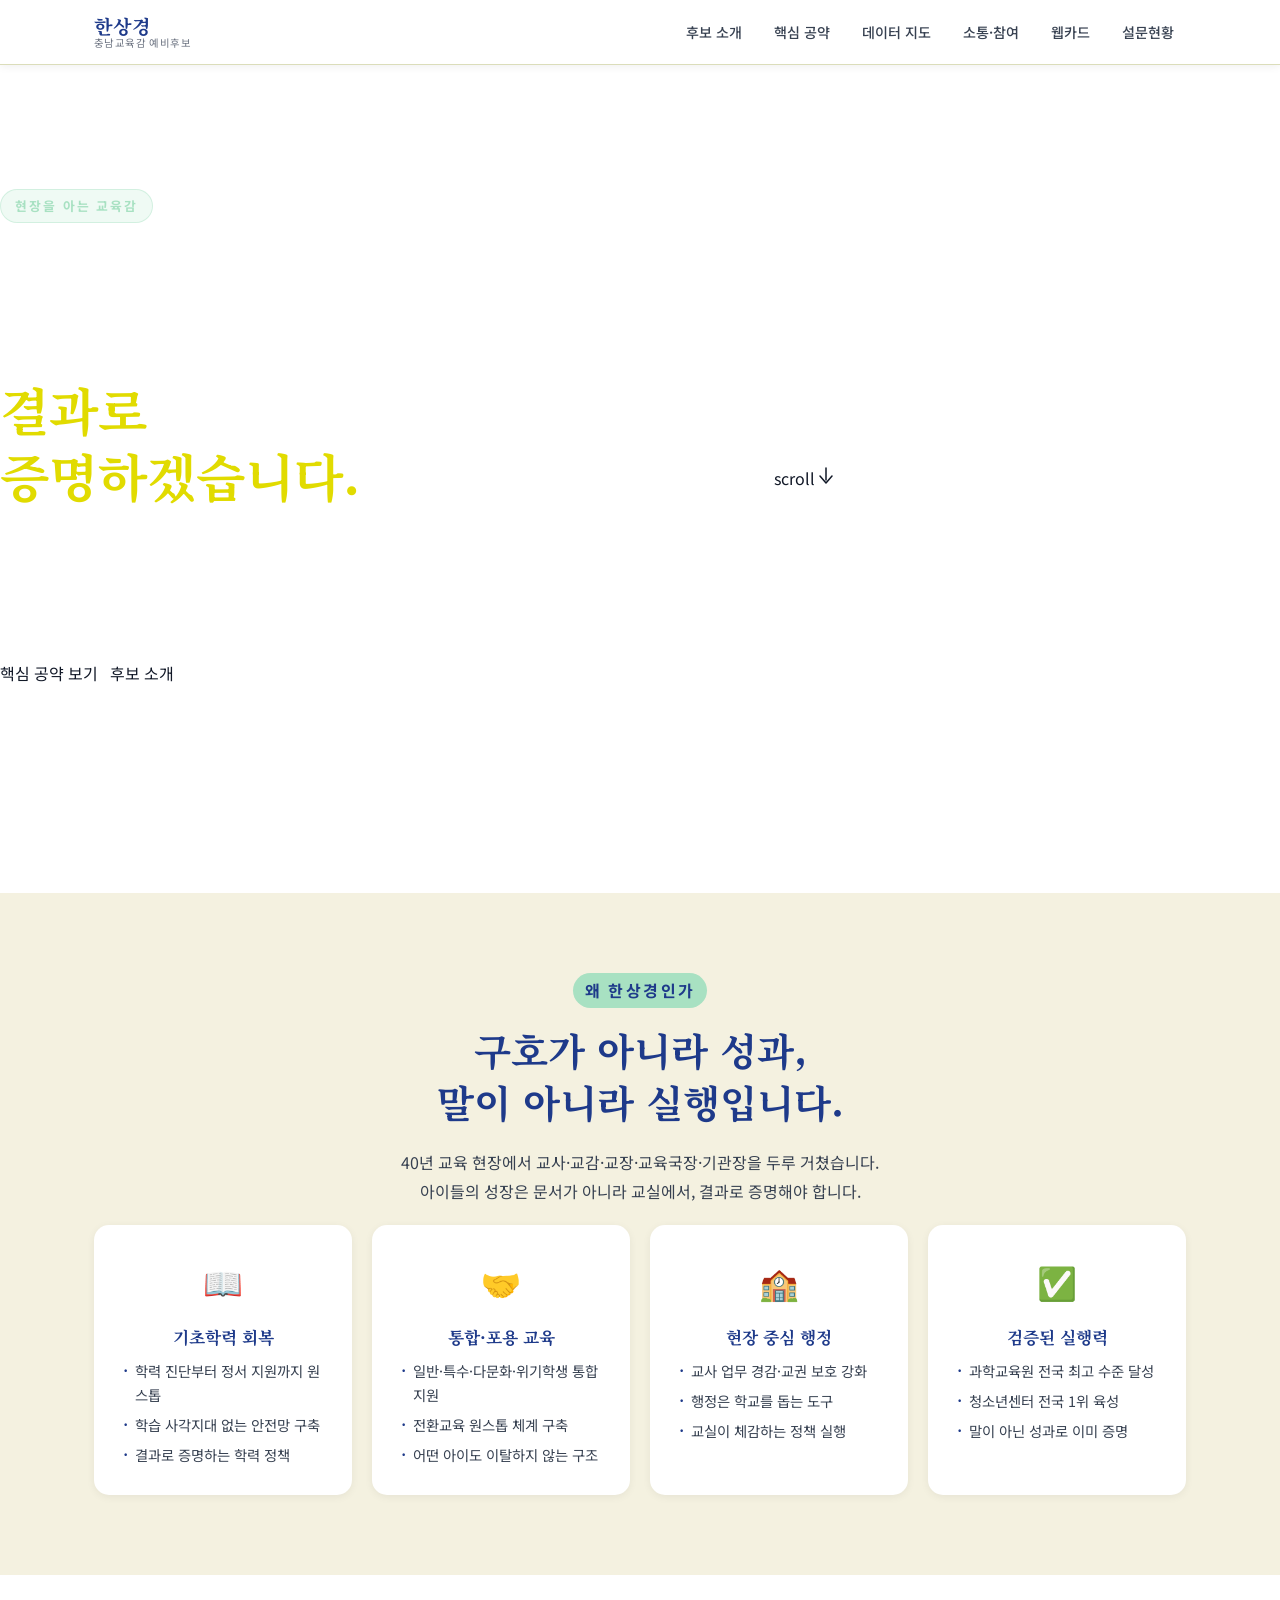
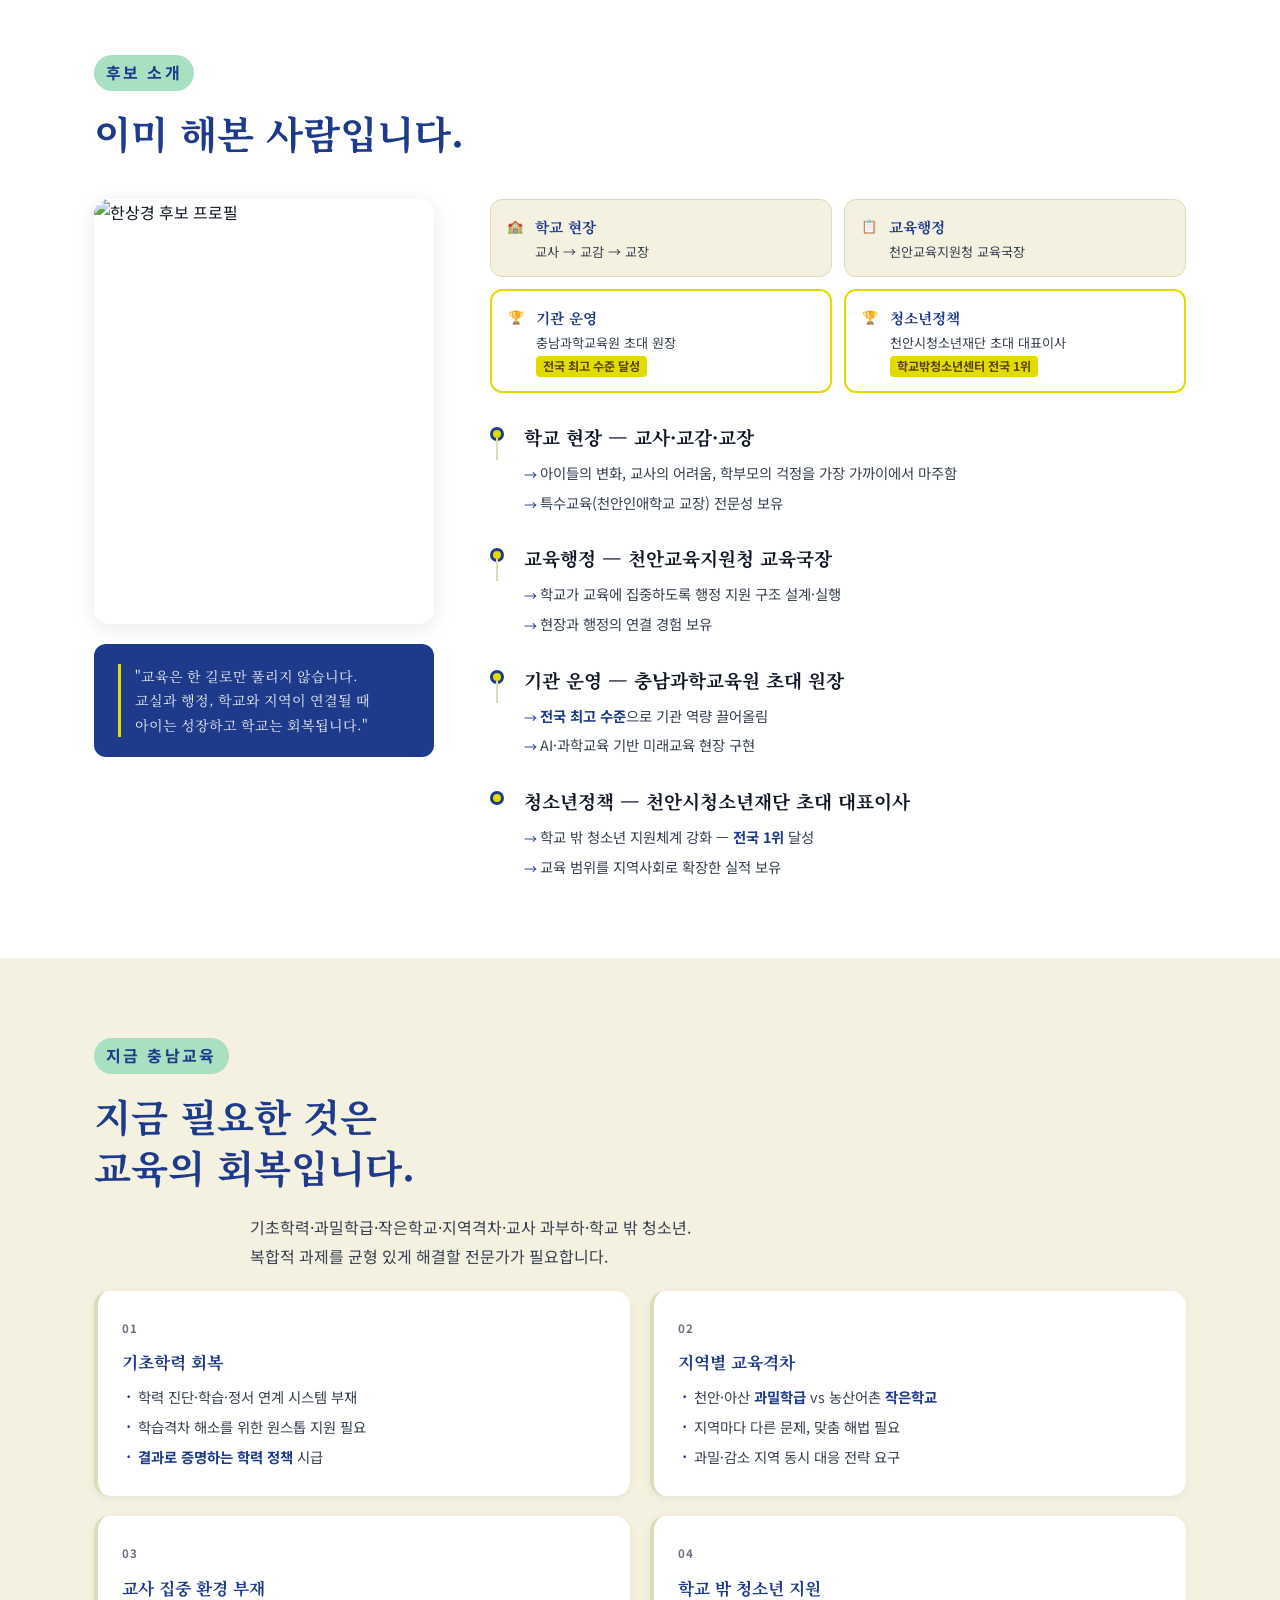
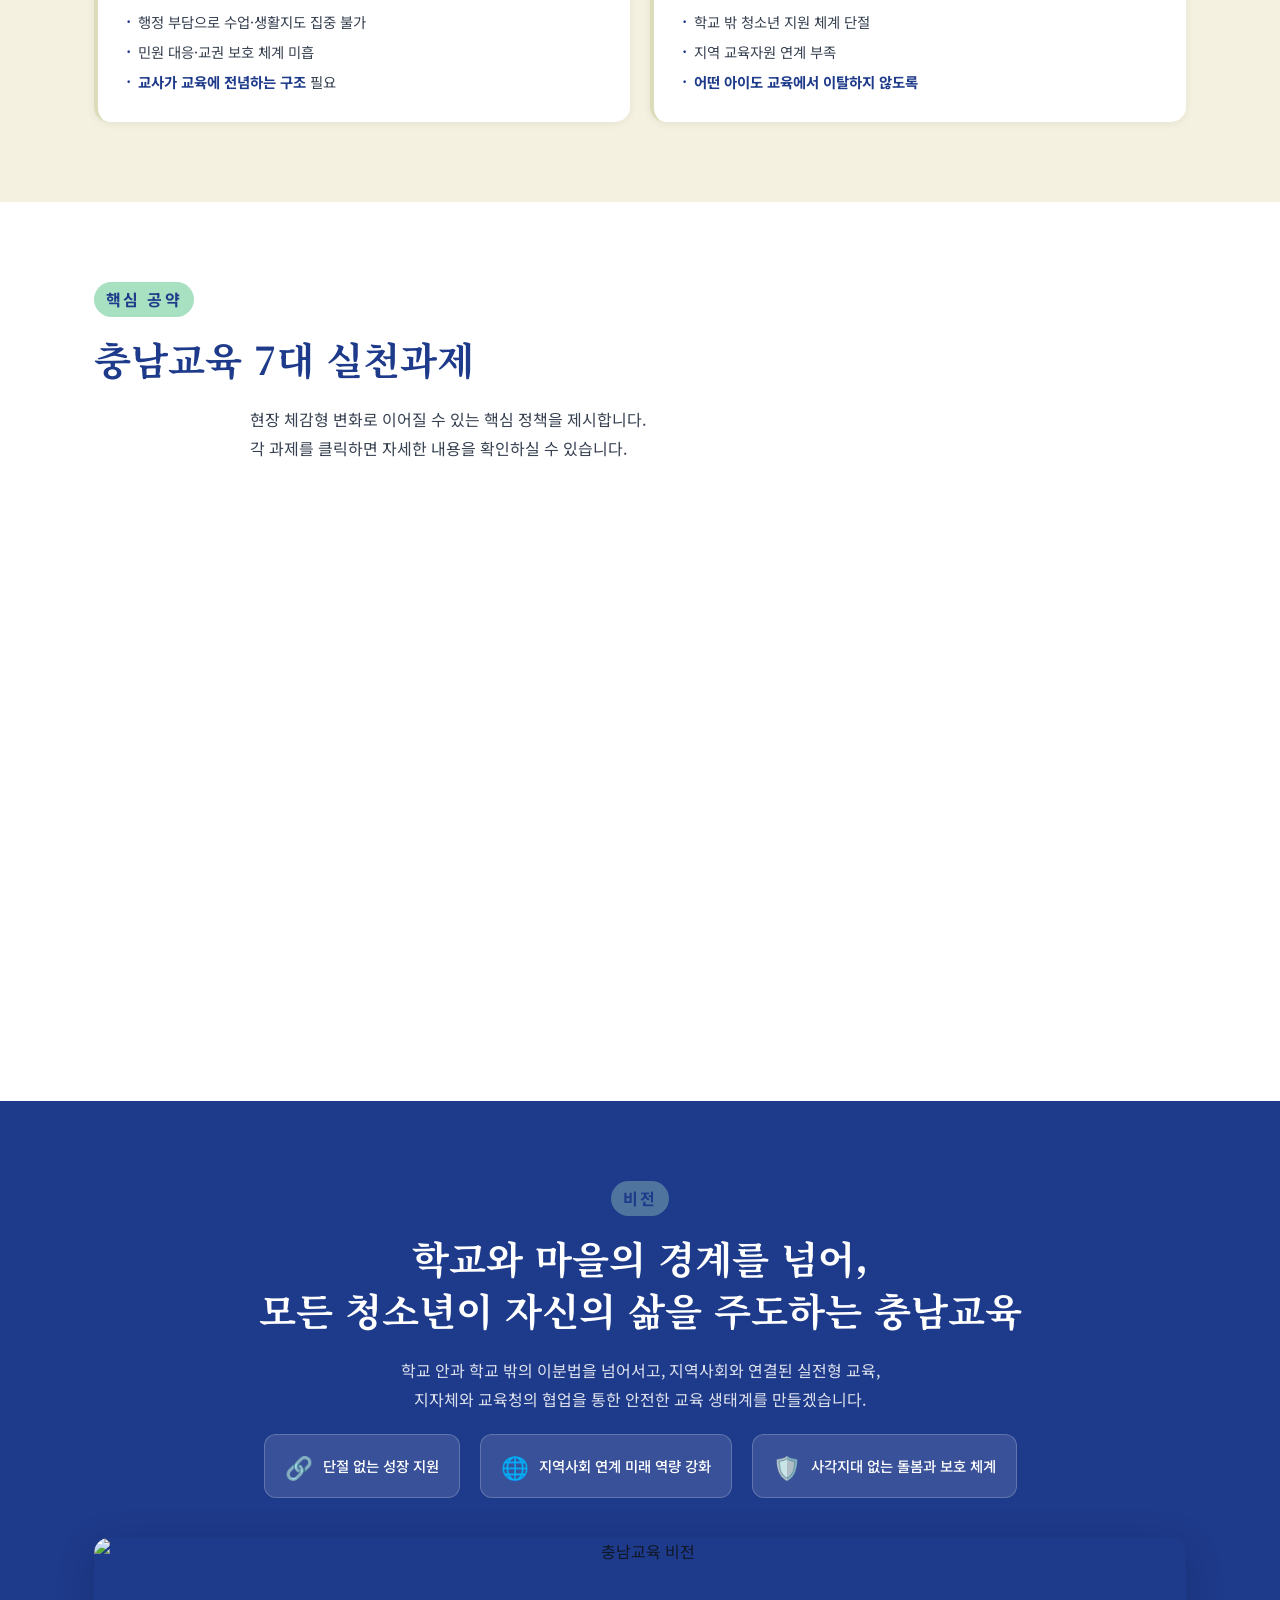
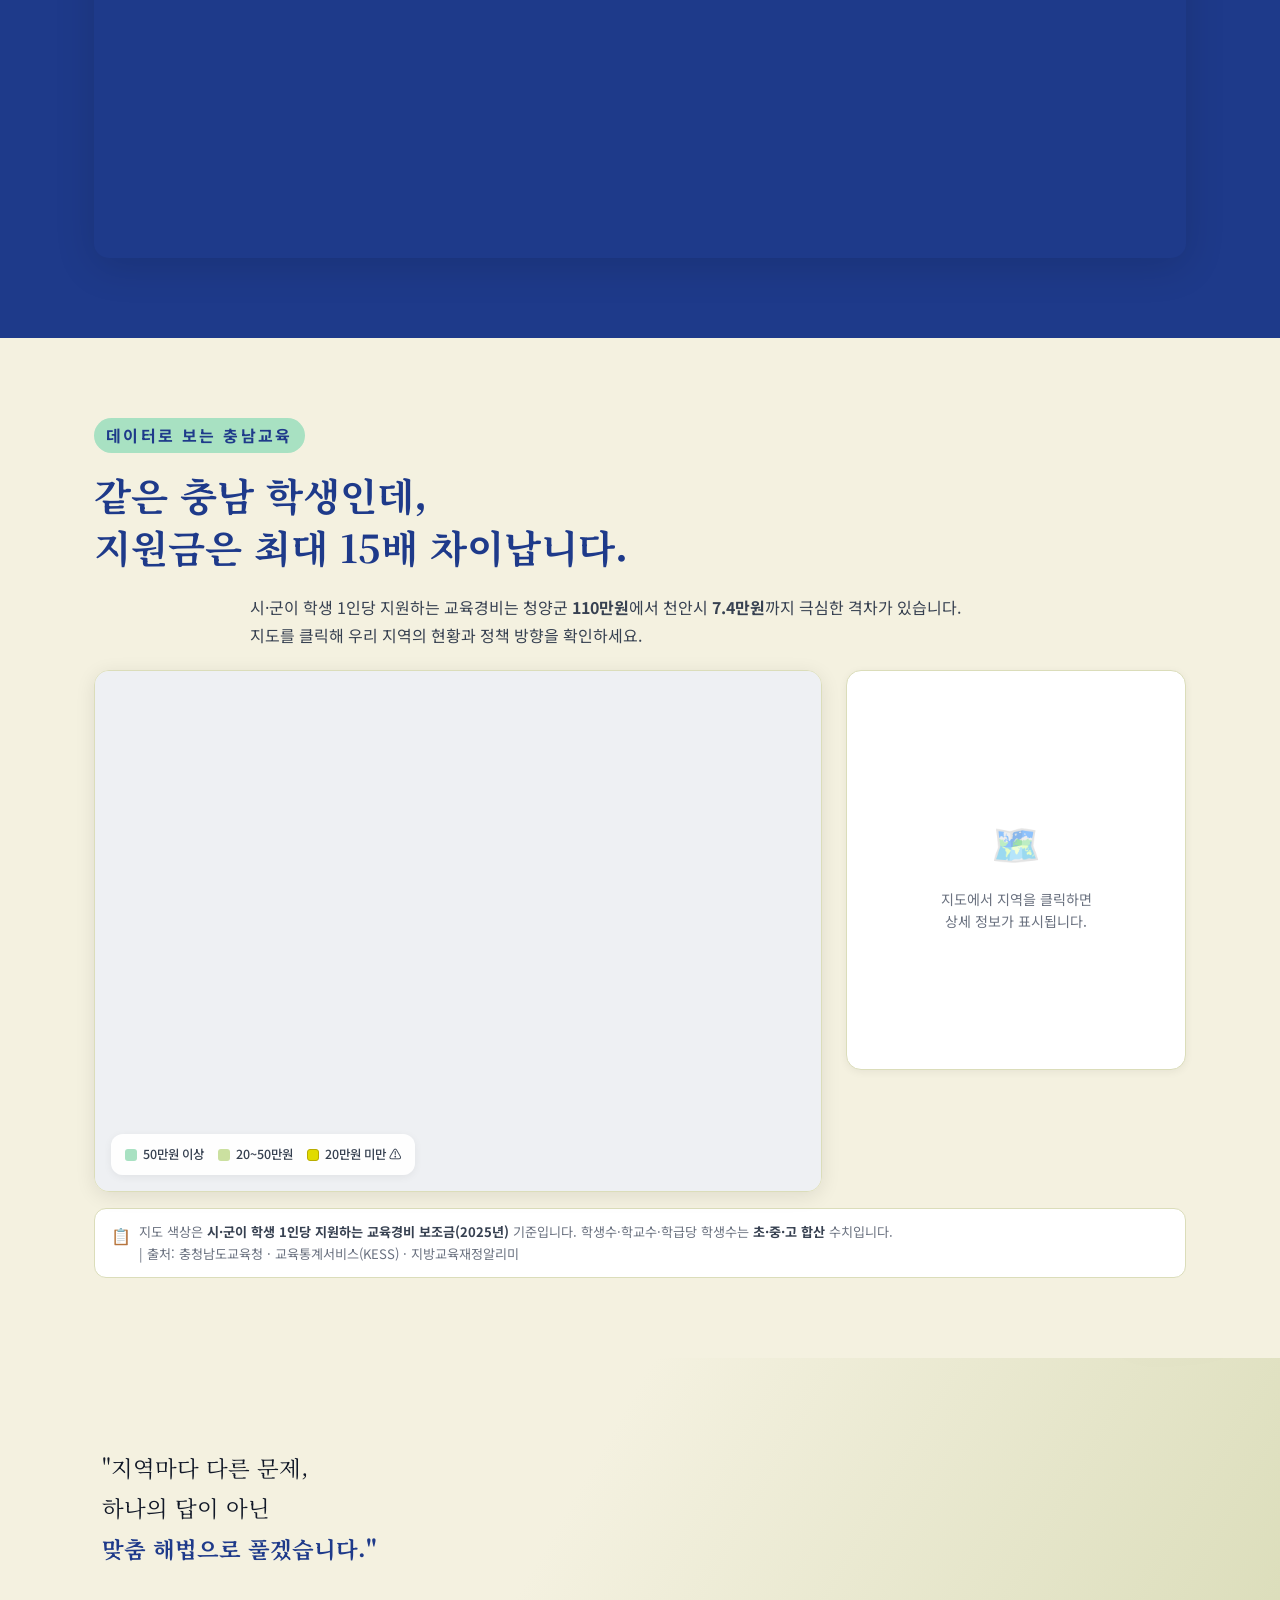
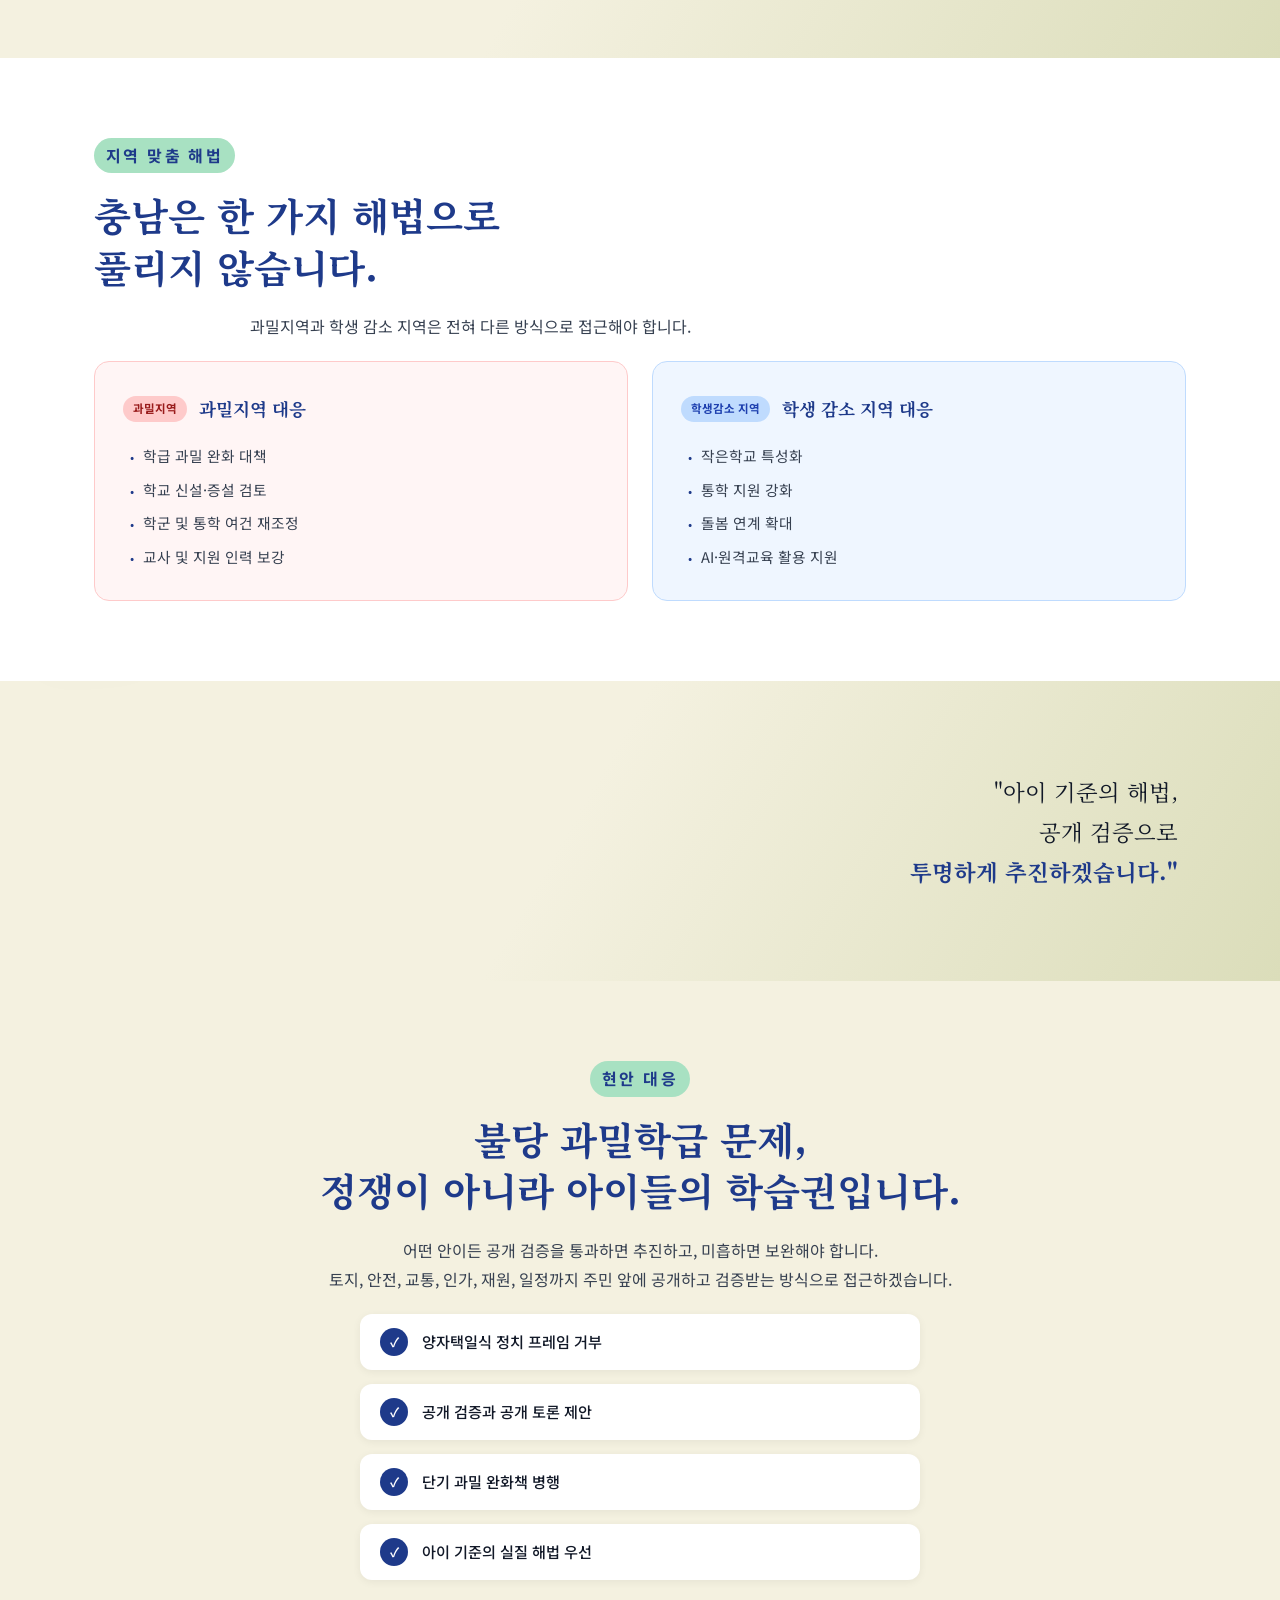
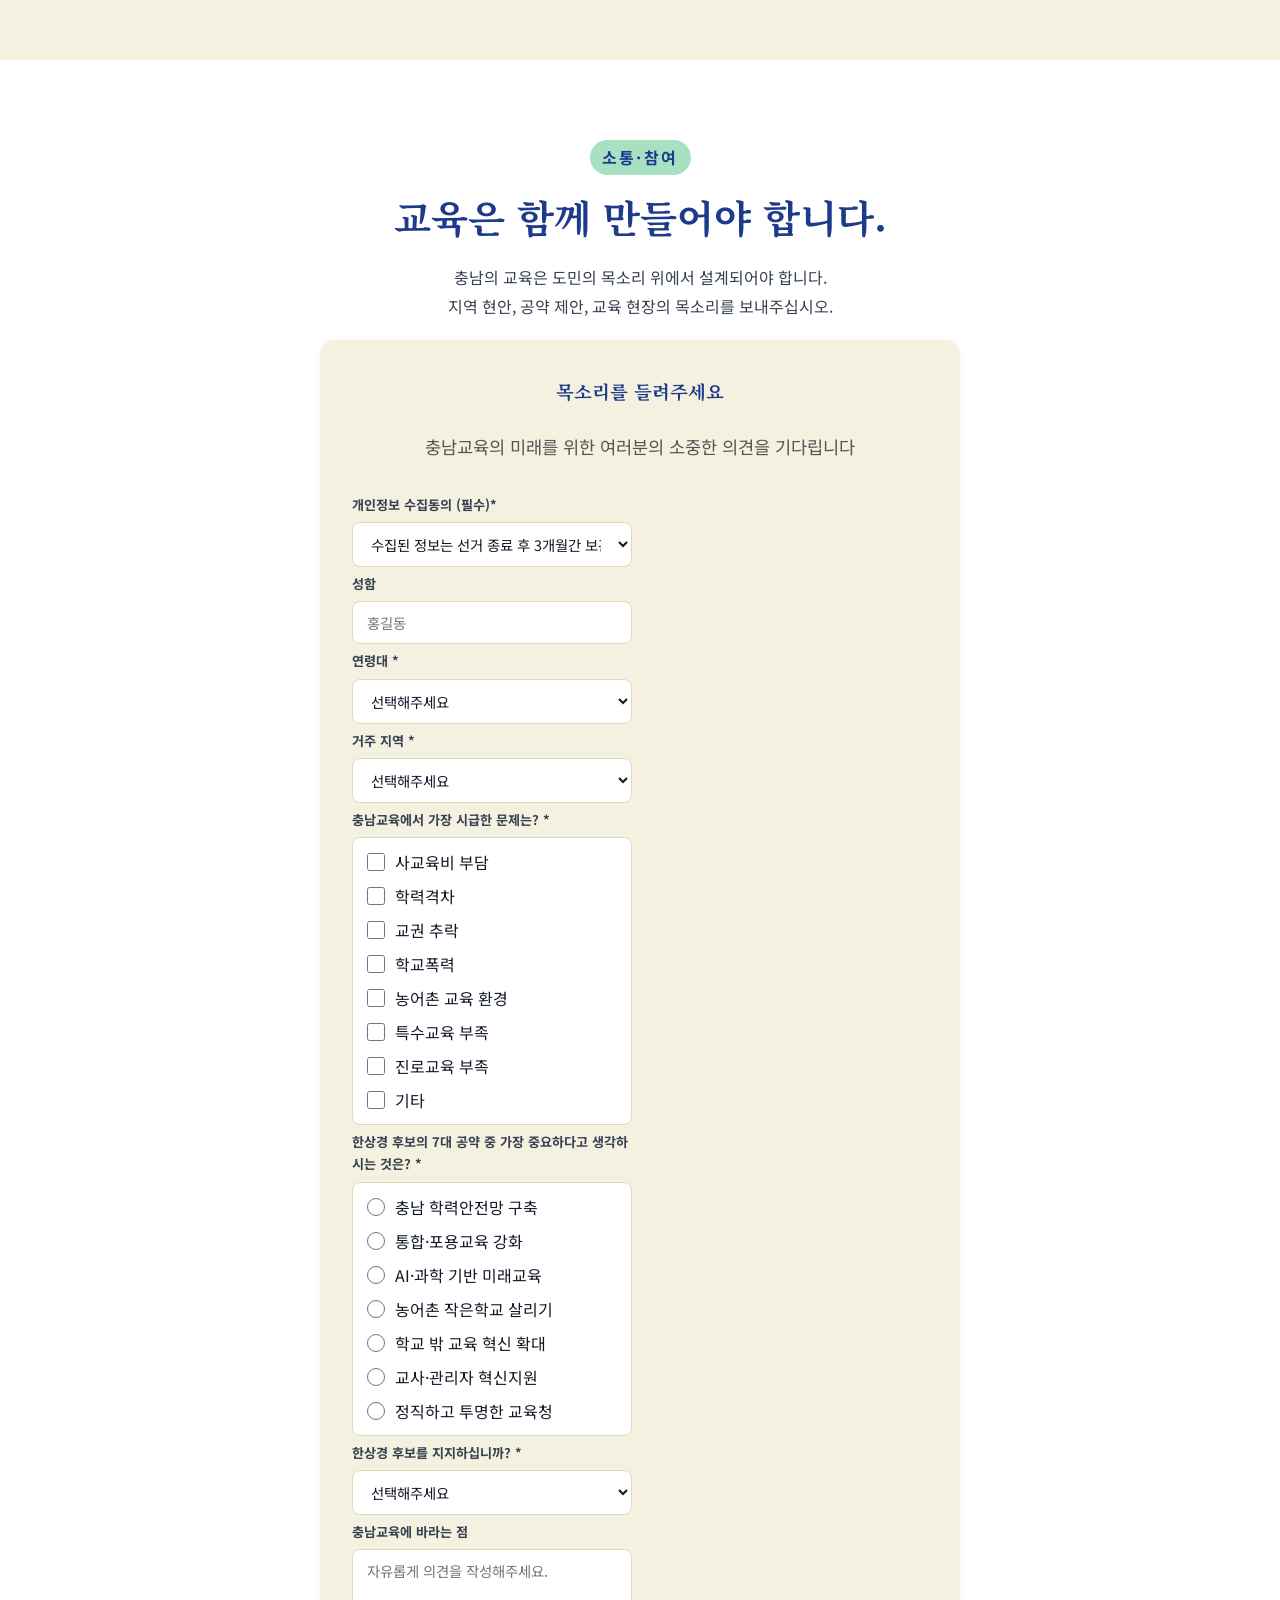
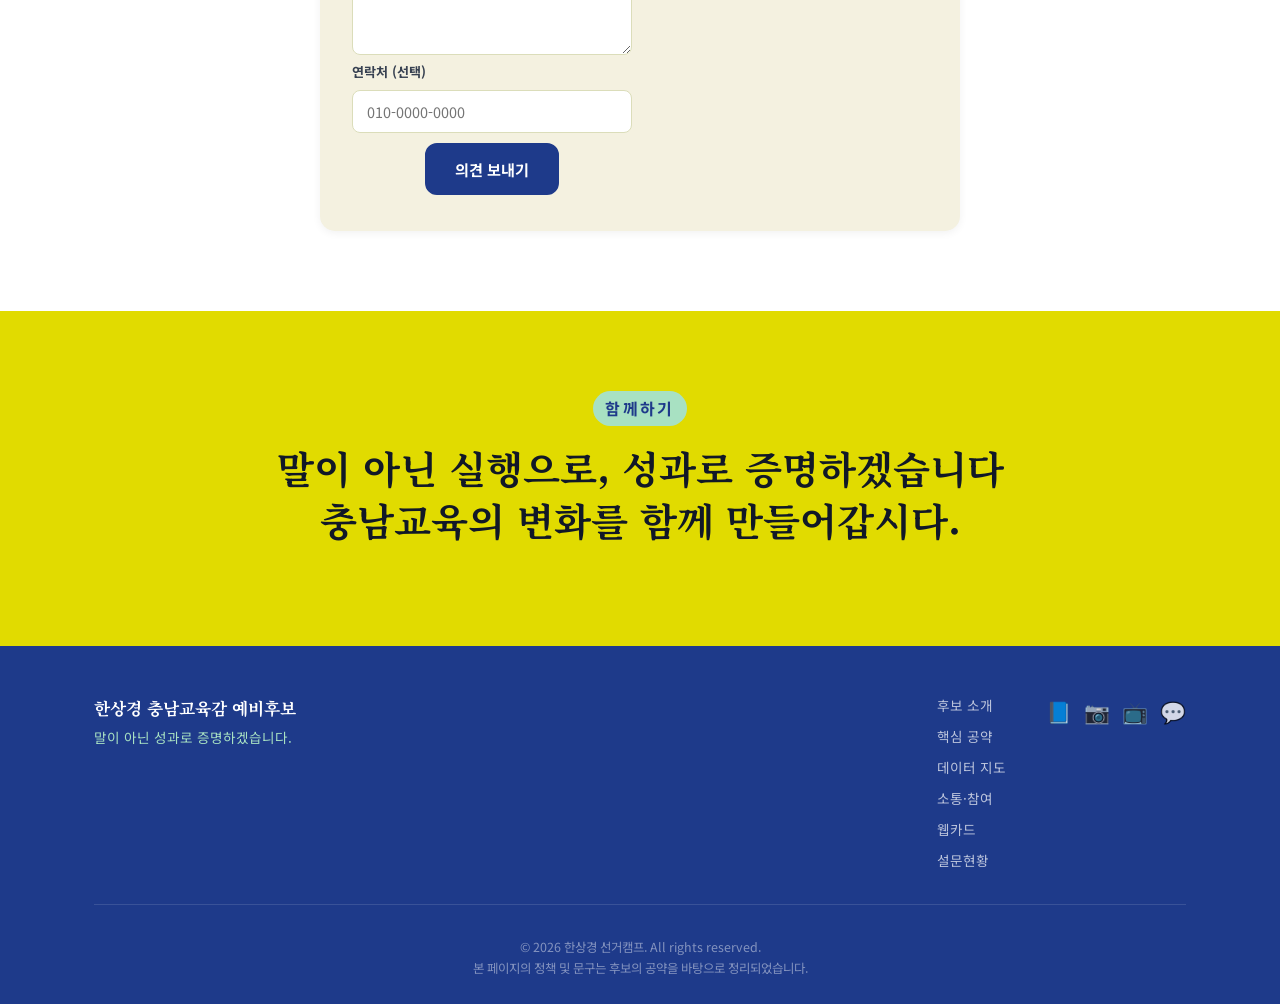
==== commit b44638d4: "Add files via upload" ====
--- a/index.html
+++ b/index.html
@@ -37,44 +37,30 @@
         <li><a href="#policies">핵심 공약</a></li>
         <li><a href="#data-map">데이터 지도</a></li>
         <li><a href="#participation">소통·참여</a></li>
-        <li><a href="#join" class="nav-cta">함께하기</a></li>
+        <li><a href="cardnews.html">웹카드</a></li>
+        <li><a href="dashboard.html">설문현황</a></li>
       </ul>
     </nav>
   </header>
 
   <main>
 
-    <!-- ===== 히어로 ===== -->
+    <!-- ===== 히어로 — 좌(텍스트 35%) / 우(영상 65%) 분할 ===== -->
     <section id="hero">
-      <!--
-        [이미지 교체 안내]
-        아래 hero-bg-img의 src 속성을 후보 사진 경로로 교체하세요.
-        권장 크기: 가로 1920px × 세로 1080px 이상
-        예) src="./images/hero-photo.jpg"
-      -->
-      <div class="hero-bg">
-        <img
-          src="https://images.unsplash.com/photo-1580582932707-520aed937b7b?w=1920&q=80"
-          alt="충남교육 현장"
-          class="hero-bg-img"
-          id="hero-bg-img"
-        />
-        <div class="hero-overlay"></div>
-      </div>
-
-      <div class="hero-content container">
+
+      <!-- ── 왼쪽: 텍스트 패널 ── -->
+      <div class="hero-left">
         <p class="hero-eyebrow">현장을 아는 교육감</p>
         <h1 class="hero-title">
-          교육은 실험이 아닙니다.<br />
-          <em>결과로 증명하겠습니다.</em>
+          교육은 실험이<br />아닙니다.<br />
+          <em>결과로<br />증명하겠습니다.</em>
         </h1>
         <p class="hero-subtitle">
-          교사·교감·교장, 교육행정, 기관 운영, 청소년정책까지<br class="pc-only" />
-          두루 경험한 교육 전문가. 충남교육을 말이 아닌 성과로 바꾸겠습니다.
+          교사·교감·교장, 교육행정,<br />기관 운영, 청소년정책까지<br />두루 경험한 교육 전문가.
         </p>
         <div class="hero-buttons">
-          <a href="#policies" class="btn btn-primary">핵심 공약 보기</a>
-          <a href="#about" class="btn btn-outline">후보 소개 보기</a>
+          <a href="#policies" class="btn-hero-primary">핵심 공약 보기</a>
+          <a href="#about"    class="btn-hero-outline">후보 소개</a>
         </div>
         <div class="hero-highlights">
           <span>학교 현장 경험</span>
@@ -83,7 +69,42 @@
           <span>청소년정책 경험</span>
         </div>
       </div>
-    </section>
+
+      <!-- ── 오른쪽: 영상 패널 ── -->
+      <!--
+        [영상 파일 안내]
+        파일명 : ./images/hero-video.mp4
+        권장   : H.264 MP4, 1920×1080, 10~30초 루프, 10MB 이하
+        poster : ./images/hero-poster.jpg (영상 로드 전 표시 썸네일)
+
+        영상 속 인물이 오른쪽에 있다면 .hero-video의
+        object-position 값을 "80% center" 로 바꾸세요.
+      -->
+      <div class="hero-right">
+        <div class="hero-video-wrap">
+          <video
+            class="hero-video"
+            id="hero-bg-video"
+            autoplay muted loop playsinline preload="auto"
+            poster="./images/hero-poster.jpg"
+          >
+            <source src="./images/hero-video.mp4" type="video/mp4" />
+            <img src="./images/hero-poster.jpg" alt="한상경 후보" />
+          </video>
+          <div class="hero-video-fade"></div>
+        </div>
+      </div>
+
+      <!-- 스크롤 힌트 -->
+      <div class="hero-scroll-hint" aria-hidden="true">
+        <span>scroll</span>
+        <svg width="14" height="18" viewBox="0 0 14 18" fill="none">
+          <path d="M7 1v12M1 9l6 7 6-7" stroke="currentColor" stroke-width="1.5" stroke-linecap="round" stroke-linejoin="round"/>
+        </svg>
+      </div>
+
+    </section>
+
 
     <!-- ===== 왜 한상경인가 ===== -->
     <section id="philosophy" class="section section-cream">
@@ -703,6 +724,9 @@
           <a href="#policies">핵심 공약</a>
           <a href="#data-map">데이터 지도</a>
           <a href="#participation">소통·참여</a>
+          <a href="cardnews.html">웹카드</a>
+          <a href="dashboard.html">설문현황</a>
+
         </nav>
         <div class="footer-social">
           <a href="https://www.facebook.com/hansang.gyeong.364692" title="Facebook" aria-label="Facebook">📘</a>
--- a/style.css
+++ b/style.css
@@ -353,6 +353,13 @@
   height: 100%;
   object-fit: cover;
   object-position: center;
+}
+.hero-bg-video {
+  width: 100%;
+  height: 100%;
+  object-fit: cover;
+  object-position: center;
+  display: block;
 }
 .hero-overlay {
   position: absolute;
@@ -1190,12 +1197,15 @@
 /* 참여 폼 */
 .contact-form-wrap {
   max-width: 640px;
+  width: 100%;            /* 부모보다 넓어지지 않도록 */
   margin: 0 auto;
   background: var(--bg-cream);
   border-radius: var(--radius-lg);
   padding: 36px 32px;
   text-align: left;
   box-shadow: var(--shadow-sm);
+  box-sizing: border-box; /* padding 포함 너비 계산 */
+  overflow: hidden;       /* 자식 요소 넘침 방지 */
 }
 .contact-form-wrap h3 {
   font-family: 'Noto Serif KR', serif;
@@ -1219,6 +1229,8 @@
   display: flex;
   flex-direction: column;
   gap: 6px;
+  min-width: 0;     /* grid 셀 내부에서 넘침 방지 */
+  width: 100%;
 }
 .form-group label {
   font-size: 0.82rem;
@@ -1238,6 +1250,10 @@
   transition: border-color var(--transition);
   outline: none;
   resize: vertical;
+  width: 100%;            /* ← 핵심: 부모 너비에 맞춤 */
+  box-sizing: border-box; /* ← padding 포함 너비 계산 */
+  min-width: 0;           /* ← grid 자식 요소 넘침 방지 */
+  max-width: 100%;        /* ← 절대 부모 초과 금지 */
 }
 .form-group input:focus,
 .form-group select:focus,
@@ -1701,7 +1717,11 @@
   .section-title { font-size: 1.5rem; }
 
   /* contact form */
-  .contact-form-wrap { padding: 24px 20px; }
+  .contact-form-wrap {
+    padding: 20px 16px;     /* 모바일 패딩 더 좁게 */
+    border-radius: var(--radius-md);
+  }
+  .form-row { grid-template-columns: 1fr; }  /* 성함/연령 세로 배치 */
 
   /* participation buttons */
   .participation-buttons { flex-direction: column; align-items: center; }
